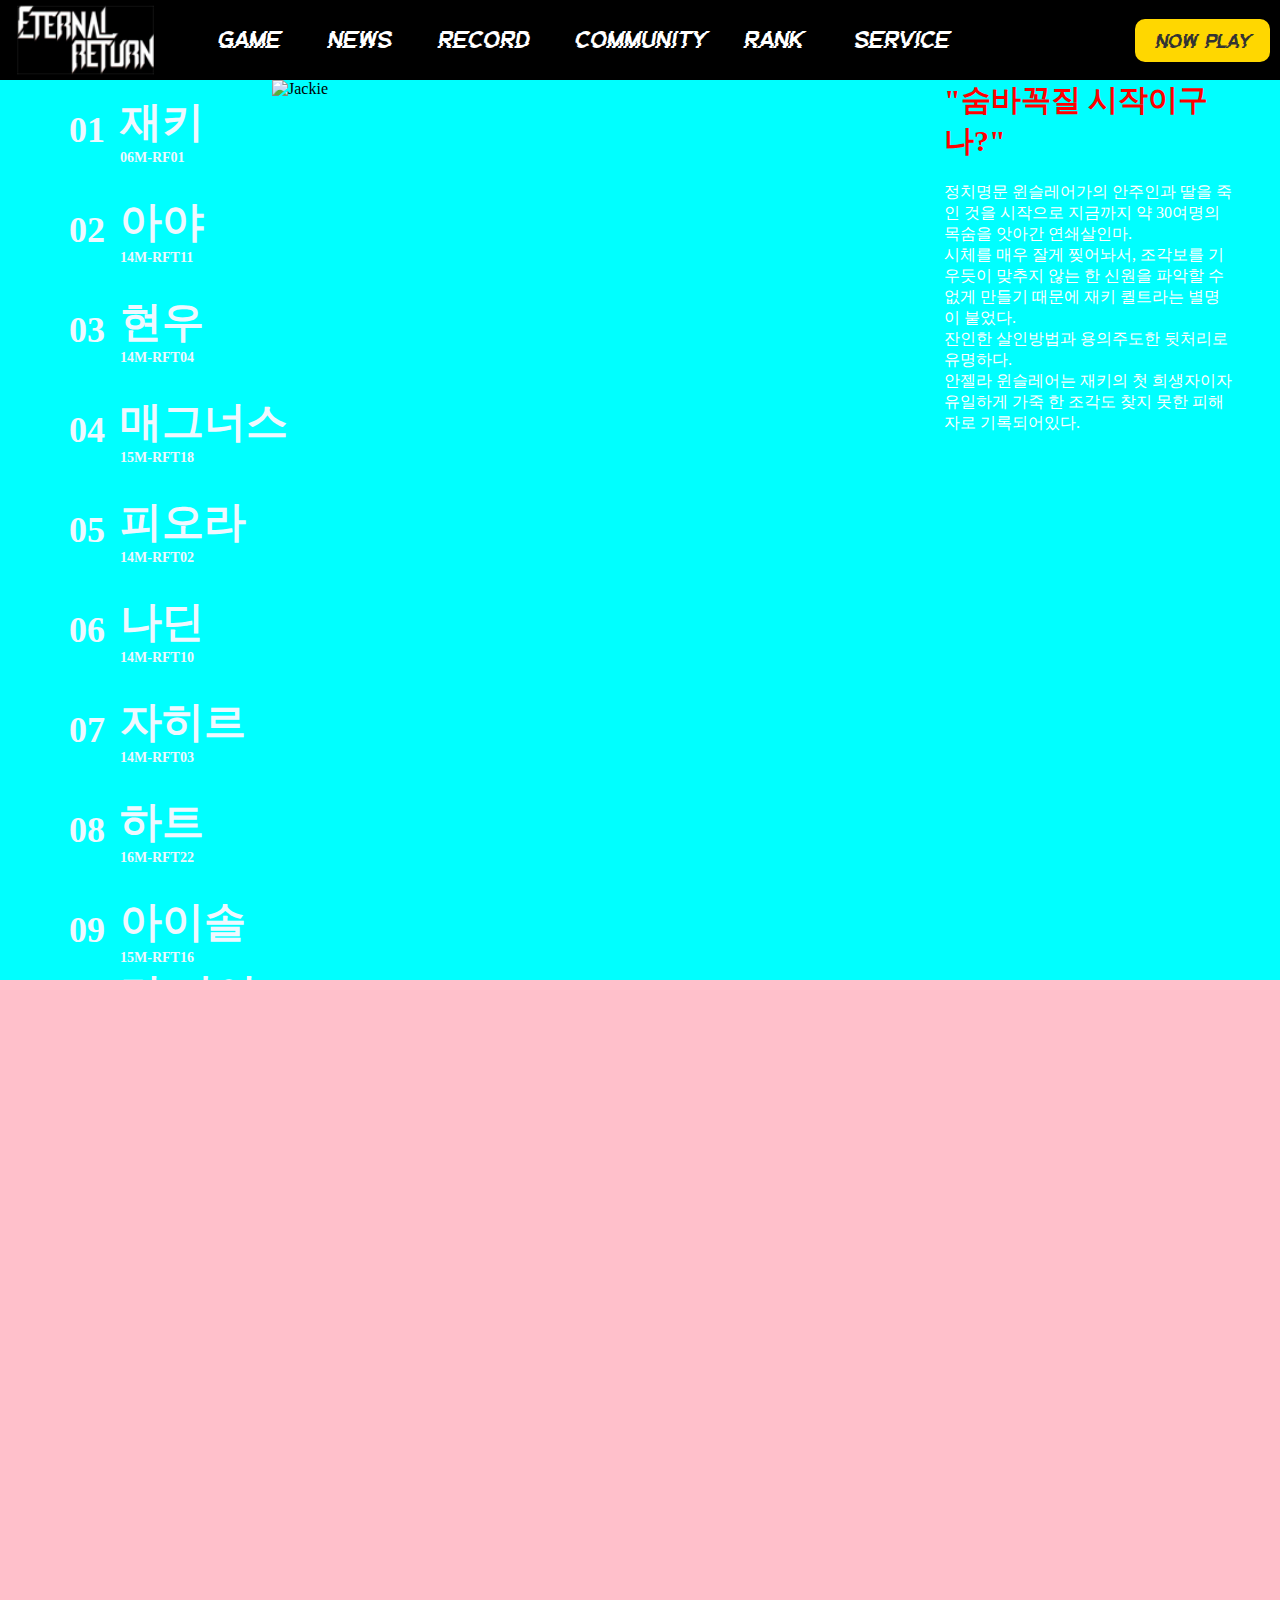
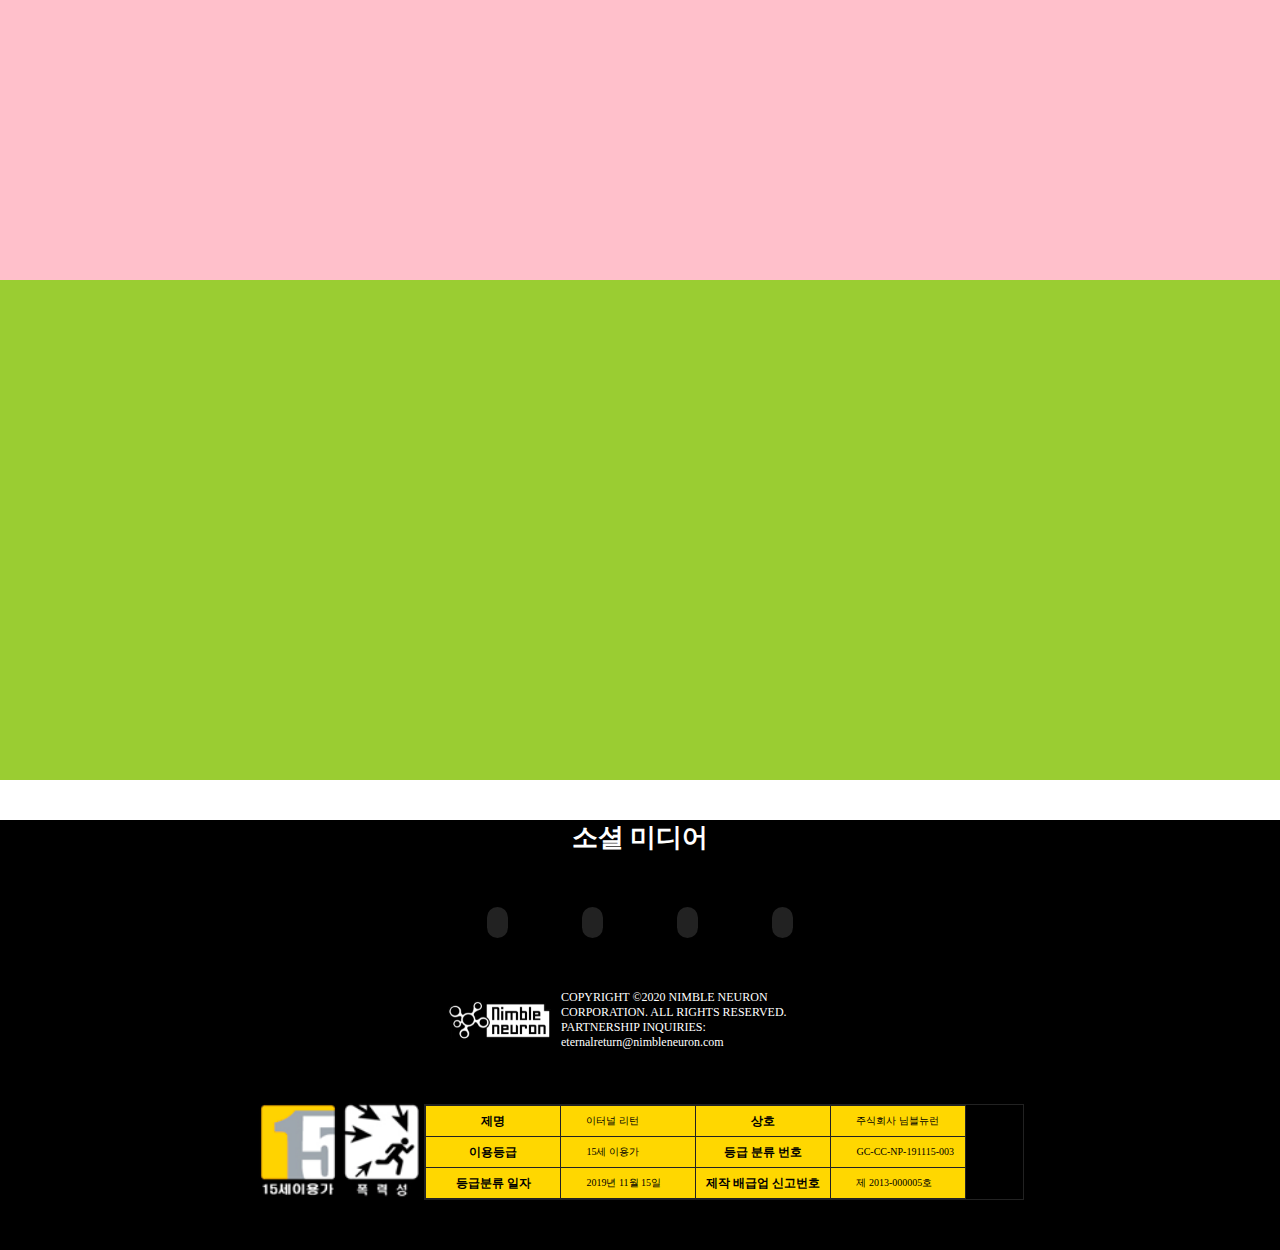
==== sub.html @ 64513baa "28" ====
<!DOCTYPE html>
<html lang="en">
<head>
    <meta charset="UTF-8">
    <meta name="viewport" content="width=device-width, initial-scale=1.0">
    <title>Document</title>
    <link rel="stylesheet" href="css/reset.css">
    <link rel="stylesheet" href="css/sub.css">
    <link rel="stylesheet" href="css/common.css">
    <link rel="stylesheet" href="https://use.fontawesome.com/releases/v6.0.0/css/all.css">
    <link rel="stylesheet" href="https://cdnjs.cloudflare.com/ajax/libs/font-awesome/4.7.0/css/font-awesome.min.css">
    
    <script src="https://ajax.aspnetcdn.com/ajax/jQuery/jquery-3.7.0.min.js"></script>

    <script>

    </script>
</head>
<body>
    <div id="wrap">
        <header>
            <img src="img/logo_main.jpg" alt="logo_main">
            <a class="menu-trigger" href="#">
                <span></span>
                <span></span>
                <span></span>
            </a>
            <div class="menubar">
                <div class="list_me">
                    <ul class="main_menu">
                        <li><a href="#">Game</a>
                            <ul class="sub">
                                <li><a href="#">이터널 리턴이란?</a></li>
                                <li><a href="#">실험체</a></li>
                            </ul>
                        </li>
            
                        <li><a href="#">News</a>
                            <ul class="sub">
                                <li><a href="#">새소식</a></li>
                                <li><a href="#">패치노트</a></li>
                                <li><a href="#">로드맵</a></li>
                            </ul>
                        </li>
            
                        <li><a href="#">Record</a>
                            <ul class="sub">
                                <li><a href="#">유저 검색</a></li>
                                <li><a href="#">통계</a></li>
                            </ul>
                        </li>
            
                        <li><a href="#">Community</a>
                            <ul class="sub">
                                <li><a href="#">팬아트</a></li>
                                <li><a href="#">유튜브</a></li>
                                <li><a href="#">디스코드</a></li>
                                <li><a href="#">톡채널</a></li>
                                <li><a href="#">레딧</a></li>
                                <li><a href="#">페이스북</a></li>
                                <li><a href="#">트위터</a></li>
                                <li><a href="#">트위치</a></li>
                            </ul>
                        </li>
            
                        <li><a href="#">Rank</a></li>
            
                        <li><a href="#">Service</a></li>
        
                    </ul>
                </div>
                <div class="contbox_me">
                    <a href="#"><i class="fa-solid fa-magnifying-glass"></i></a>
                    <a href="#"><i class="fa-solid fa-globe"></i></a>
                    <a href="#" class="play">Now Play</a>
                </div>
            </div>
        </header>
    
        <div id="slider">
            <div class="character_list">
                <div class="character Jackie">
                    <h4>01</h4>
                    <div class="list_text">
                        <h1>재키</h1>
                        <h5>06M-RF01</h5>
                    </div>
                </div>
                <div class="character Aya">
                    <h4>02</h4>
                    <div class="list_text">
                        <h1>아야</h1>
                        <h5>14M-RFT11</h5>
                    </div>
                </div>
                <div class="character Hyunwoo">
                    <h4>03</h4>
                    <div class="list_text">
                        <h1>현우</h1>
                        <h5>14M-RFT04</h5>
                    </div>
                </div>
                <div class="character Magnus">
                    <h4>04</h4>
                    <div class="list_text">
                        <h1>매그너스</h1>
                        <h5>15M-RFT18</h5>
                    </div>
                </div>
                <div class="character Fiora">
                    <h4>05</h4>
                    <div class="list_text">
                        <h1>피오라</h1>
                        <h5>14M-RFT02</h5>
                    </div>
                </div>
                <div class="character Nadine">
                    <h4>06</h4>
                    <div class="list_text">
                        <h1>나딘</h1>
                        <h5>14M-RFT10</h5>
                    </div>
                </div>
                <div class="character Zahir">
                    <h4>07</h4>
                    <div class="list_text">
                        <h1>자히르</h1>
                        <h5>14M-RFT03</h5>
                    </div>
                </div>
                <div class="character Hart">
                    <h4>08</h4>
                    <div class="list_text">
                        <h1>하트</h1>
                        <h5>16M-RFT22</h5>
                    </div>
                </div>
                <div class="character Isol">
                    <h4>09</h4>
                    <div class="list_text">
                        <h1>아이솔</h1>
                        <h5>15M-RFT16</h5>
                    </div>
                </div>
                <div class="character Lidailin">
                    <h4>10</h4>
                    <div class="list_text">
                        <h1>리 다이린</h1>
                        <h5>16M-RFT20</h5>
                    </div>
                </div>
                <div class="character Yuki">
                    <h4>11</h4>
                    <div class="list_text">
                        <h1>유키</h1>
                        <h5>17M-RFT31</h5>
                    </div>
                </div>
                <div class="character Hyejin">
                    <h4>12</h4>
                    <div class="list_text">
                        <h1>혜진</h1>
                        <h5>14M-RFT12</h5>
                    </div>
                </div>
                <div class="character Xiukai">
                    <h4>13</h4>
                    <div class="list_text">
                        <h1>쇼우</h1>
                        <h5>14M-RFT09</h5>
                    </div>
                </div>
                <div class="character Sissela">
                    <h4>14</h4>
                    <div class="list_text">
                        <h1>시셀라</h1>
                        <h5>17M-RFT27</h5>
                    </div>
                </div>
                <div class="character Chiara">
                    <h4>15</h4>
                    <div class="list_text">
                        <h1>키아라</h1>
                        <h5>16M-RFT21</h5>
                    </div>
                </div>
                <div class="character Adriana">
                    <h4>16</h4>
                    <div class="list_text">
                        <h1>아드리아나</h1>
                        <h5>17M-RFT29</h5>
                    </div>
                </div>
                <div class="character Shoichi">
                    <h4>17</h4>
                    <div class="list_text">
                        <h1>쇼이치</h1>
                        <h5>16M-RFT23</h5>
                    </div>
                </div>
                <div class="character Silvia">
                    <h4>18</h4>
                    <div class="list_text">
                        <h1>실비아</h1>
                        <h5>16M-RFT19</h5>
                    </div>
                </div>
                <div class="character Emma">
                    <h4>19</h4>
                    <h1>엠마</h1>
                    <h5>18M-RFT38</h5>
                </div>
                <div class="character Lenox">
                    <h4>20</h4>
                    <div class="list_text">
                        <h1>레녹스</h1>
                        <h5>17M-RFT32</h5>
                    </div>
                </div>
                <div class="character Rozzi">
                    <h4>21</h4>
                    <div class="list_text">
                        <h1>로지</h1>
                        <h5>18M-RFT37</h5>
                    </div>
                </div>
                <div class="character Luke">
                    <h4>22</h4>
                    <div class="list_text">
                        <h1>루크</h1>
                        <h5>18M-RFT36</h5>
                    </div>
                </div>
                <div class="character Cathy">
                    <h4>23</h4>
                    <div class="list_text">
                        <h1>캐시</h1>
                        <h5>14M-RFT14</h5>
                    </div>
                </div>
                <div class="character Adela">
                    <h4>24</h4>
                    <div class="list_text">
                        <h1>아델라</h1>
                        <h5>17M-RFT28</h5>
                    </div>
                </div>
                <div class="character Bernice">
                    <h4>25</h4>
                    <div class="list_text">
                        <h1>버니스</h1>
                        <h5>16M-RFT26</h5>
                    </div>
                </div>
                <div class="character Babara">
                    <h4>26</h4>
                    <div class="list_text">
                        <h1>바바라</h1>
                        <h5>16M-RFT15</h5>
                    </div>
                </div>
                <div class="character Alex">
                    <h4>27</h4>
                    <div class="list_text">
                        <h1>알렉스</h1>
                        <h5>14M-RFT13</h5>
                    </div>
                </div>
                <div class="character Sua">
                    <h4>28</h4>
                    <div class="list_text">
                        <h1>수아</h1>
                        <h5>17M-RFT33</h5>
                    </div>
                </div>
                <div class="character Leon">
                    <h4>29</h4>
                    <div class="list_text">
                        <h1>레온</h1>
                        <h5>15M-RFT17</h5>
                    </div>
                </div>
                <div class="character Eleven">
                    <h4>30</h4>
                    <div class="list_text">
                        <h1>일레븐</h1>
                        <h5>19M-RFT39</h5>
                    </div>
                </div>
                <div class="character Rio">
                    <h4>31</h4>
                    <div class="list_text">
                        <h1>리오</h1>
                        <h5>19M-RFT41</h5>
                    </div>
                </div>
                <div class="character William">
                    <h4>32</h4>
                    <div class="list_text">
                        <h1>윌리엄</h1>
                        <h5>14M-RFT05</h5>
                    </div>
                </div>
                <div class="character Nicky">
                    <h4>33</h4>
                    <div class="list_text">
                        <h1>니키</h1>
                        <h5>20M-RFT43</h5>
                    </div>
                </div>
                <div class="character Nathapon">
                    <h4>34</h4>
                    <div class="list_text">
                        <h1>나타폰</h1>
                        <h5>17M-RFT30</h5>
                    </div>
                </div>
                <div class="character Jan">
                    <h4>35</h4>
                    <div class="list_text">
                        <h1>얀</h1>
                        <h5>18M-RFT35</h5>
                    </div>
                </div>
                <div class="character Eva">
                    <h4>36</h4>
                    <div class="list_text">
                        <h1>이바</h1>
                        <h5>02M-RF42</h5>
                    </div>
                </div>
                <div class="character Daniel">
                    <h4>37</h4>
                    <div class="list_text">
                        <h1>다니엘</h1>
                        <h5>19M-RFT40</h5>
                    </div>
                </div>
                <div class="character Jenny">
                    <h4>38</h4>
                    <div class="list_text">
                        <h1>제니</h1>
                        <h5>14M-RFT07</h5>
                    </div>
                </div>
                <div class="character Camilo">
                    <h4>39</h4>
                    <div class="list_text">
                        <h1>카밀로</h1>
                        <h5>16M-RFT25</h5>
                    </div>
                </div>
                <div class="character Chloe">
                    <h4>40</h4>
                    <div class="list_text">
                        <h1>클로에</h1>
                        <h5>20M-RFT46</h5>
                    </div>
                </div>
                <div class="character Johann">
                    <h4>41</h4>
                    <div class="list_text">
                        <h1>요한</h1>
                        <h5>21M-RFT47</h5>
                    </div>
                </div>
                <div class="character Bianca">
                    <h4>42</h4>
                    <div class="list_text">
                        <h1>비앙카</h1>
                        <h5>20M-RFT45</h5>
                    </div>
                </div>
                <div class="character Celine">
                    <h4>43</h4>
                    <div class="list_text">
                        <h1>셀린</h1>
                        <h5>21M-RFT48</h5>
                    </div>
                </div>
                <div class="character Echion">
                    <h4>44</h4>
                    <div class="list_text">
                        <h1>에키온</h1>
                        <h5>21M-RFT48</h5>
                    </div>
                </div>
                <div class="character Mai">
                    <h4>45</h4>
                    <div class="list_text">
                        <h1>마이</h1>
                        <h5>18M-RFT34</h5>
                    </div>
                </div>
                <div class="character Aiden">
                    <h4>46</h4>
                    <div class="list_text">
                        <h1>에이든</h1>
                        <h5>21M-RFT50</h5>
                    </div>
                </div>
                <div class="character Laura">
                    <h4>47</h4>
                    <div class="list_text">
                        <h1>라우라</h1>
                        <h5>21M-RFT49</h5>
                    </div>
                </div>
                <div class="character Tia">
                    <h4>48</h4>
                    <div class="list_text">
                        <h1>띠아</h1>
                        <h5>21M-RFT51</h5>
                    </div>
                </div>
                <div class="character Felix">
                    <h4>49</h4>
                    <div class="list_text">
                        <h1>펠릭스</h1>
                        <h5>22M-RFT53</h5>
                    </div>
                </div>
                <div class="character Elena">
                    <h4>50</h4>
                    <div class="list_text">
                        <h1>엘레나</h1>
                        <h5>22M-RFT52</h5>
                    </div>
                </div>
                <div class="character Priya">
                    <h4>51</h4>
                    <div class="list_text">
                        <h1>프리야</h1>
                        <h5>22M-RFT54</h5>
                    </div>
                </div>
                <div class="character Adina">
                    <h4>52</h4>
                    <div class="list_text">
                        <h1>아디나</h1>
                        <h5>22M-RFT55</h5>
                    </div>
                </div>
                <div class="character Markus">
                    <h4>53</h4>
                    <div class="list_text">
                        <h1>마커스</h1>
                        <h5>22M-RFT56</h5>
                    </div>
                </div>
                <div class="character Karla">
                    <h4>54</h4>
                    <div class="list_text">
                        <h1>칼라</h1>
                        <h5>22M-RFT57</h5>
                    </div>
                </div>
                <div class="character Estelle">
                    <h4>55</h4>
                    <div class="list_text">
                        <h1>에스텔</h1>
                        <h5>22M-RFT58</h5>
                    </div>
                </div>
                <div class="character Piolo">
                    <h4>56</h4>
                    <div class="list_text">
                        <h1>피올로</h1>
                        <h5>22M-RFT59</h5>
                    </div>
                </div>
                <div class="character Martina">
                    <h4>57</h4>
                    <div class="list_text">
                        <h1>마르티나</h1>
                        <h5>22M-RFT60</h5>
                    </div>
                </div>
                <div class="character Haze">
                    <h4>58</h4>
                    <div class="list_text">
                        <h1>헤이즈</h1>
                        <h5>22M-RFT61</h5>
                    </div>
                </div>
                <div class="character Isaac">
                    <h4>59</h4>
                    <div class="list_text">
                        <h1>아이작</h1>
                        <h5>22M-RFT62</h5>
                    </div>
                </div>
                <div class="character Tazia">
                    <h4>60</h4>
                    <div class="list_text">
                        <h1>타지아</h1>
                        <h5>22M-RFT63</h5>
                    </div>
                </div>
                <div class="character Irem">
                    <h4>61</h4>
                    <div class="list_text">
                        <h1>이렘</h1>
                        <h5>22M-RFT64</h5>
                    </div>
                </div>
                <div class="character Theodore">
                    <h4>62</h4>
                    <div class="list_text">
                        <h1>테오도르</h1>
                        <h5>23M-RFT65</h5>
                    </div>
                </div>
                <div class="character Lyanh">
                    <h4>63</h4>
                    <div class="list_text">
                        <h1>이안</h1>
                        <h5>23M-RFT66</h5>
                    </div>
                </div>
                <div class="character Vanya">
                    <h4>64</h4>
                    <div class="list_text">
                        <h1>바냐</h1>
                        <h5>23M-RFT67</h5>
                    </div>
                </div>
                <div class="character Debi">
                    <h4>65</h4>
                    <div class="list_text">
                        <h1>데비&마를렌</h1>
                        <h5>23M-RFT68 & 23M-RFT69</h5>
                    </div>
                </div>
            </div>

            <div class="character_img">
                <div class="img Jackie1">
                    <img src="img/재키.png" alt="Jackie">
                    <div class="img_textbox">
                        <h3>"숨바꼭질 시작이구나?"</h3>
                        <p>정치명문 윈슬레어가의 안주인과 딸을 죽인 것을 시작으로 지금까지 약 30여명의 목숨을 앗아간 연쇄살인마. <br>
                            시체를 매우 잘게 찢어놔서, 조각보를 기우듯이 맞추지 않는 한 신원을 파악할 수 없게 만들기 때문에 재키 퀼트라는 별명이 붙었다. <br>
                            잔인한 살인방법과 용의주도한 뒷처리로 유명하다. <br>
                            안젤라 윈슬레어는 재키의 첫 희생자이자 유일하게 가죽 한 조각도 찾지 못한 피해자로 기록되어있다.
                        </p>
                    </div>
                </div>
                <div class="img Aya1">
                    <img src="img/아야.png" alt="Aya">
                    <div class="img_textbox">
                        <h3>"나쁜 사람이요? 어디 있나요!"</h3>
                        <p>정의에 대한 동경으로 경찰이 되었으나 가족이 살인사건에 휘말린 이후 직업에 회의감을 느끼기 시작했다. <br>
                            또한, 정의에 대한 집착이 심해져서 자신이 아니면 이 세상에 정의를 구현할 사람은 없다고 생각하게 되었다. <br>
                            시체를 잘 보지 못한다. 어쩌다 동물 사체를 뒤져야 할 때면 큰 스트레스를 받는다. <br>
                            동생의 이름은 스즈키 히카루. 두 다리가 없다.
                        </p>
                    </div>
                </div>
                <div class="img Hyunwoo1">
                    <img src="img/현우.png" alt="Hyunwoo">
                    <div class="img_textbox">
                        <h3>"이럴 때 쓰라고 있는 게 주먹이지."</h3>
                        <p>현우에게 미래는 막막함, 그 자체였다. <br>
                            소문, 험담, 손가락질, 그리고 낙인... 너무 많은 것들이 그의 앞을 가로막고 있다. <br>
                            그 막막함을 잊기 위해 싸움을 하거나 바이크를 타는 등 현실의 자극을 더 키우는 데만 집중했다. <br>
                            그러나 아무리 외면하려고 해도, 끝없는 불안감은 사라지지 않고 계속 가슴 한 켠에 남아있었다. <br>
                            성인이 되면 가장 먼저 하고 싶은 일은 복권을 사는 것. <br>
                            지금 현실을 벗어날 수만 있다면, 그 정도의 꿈만으로도 충분했다.
                        </p>
                    </div>
                </div>
                <div class="img Magnus1">
                    <img src="img/매그너스.png" alt="Magnus">
                    <div class="img_textbox">
                        <h3>"이 몸의 질주를 막을 수 있는 놈이 있을 것 같나?"</h3>
                        <p>과격한 폭주족 집단 Reaper's wheel의 리더. <br>
                            일개 단원에서 리더까지 오직 힘으로만 권력을 쟁취한 인물. <br>
                            의리와 우정보다 자신의 강함과 근성을 위해 조직을 존속시키려 했다. <br>
                            모든 것을 힘으로 해결하려는 성격 때문에 그를 탐탁치 않게 보는 단원들이 많았다. <br>
                            약자를 무시한다. 특히 박쥐처럼 이곳저곳 옮겨붙는 사람을 가장 혐오한다. <br>
                            바이크의 백라이트와 뒷모습보다 무력과 권력으로 기억되는 남자.
                        </p>
                    </div>
                </div>
                <div class="img Fiora1">
                    <img src="img/피오라.png" alt="Fiora">
                    <div class="img_textbox">
                        <h3>"내 적은 어디에 있지?"</h3>
                        <p>월등한 실력의 펜싱선수. <br>
                            바른 자세와 높은 프라이드는 집안의 영향이 크다. <br>
                            가부장적이였던 아버지는 여자란 남자 차 시중이나 드는 존재라 생각했다. <br>
                            펜싱을 시작한 건 그런 아버지에 대한 반발심과 인정받고 싶은 욕구 때문이었다. <br>
                            학생시절엔 수학을 가장 잘했다. <br>
                            자신보다 약한 사람은 지켜주고 싶어하고 자신보다 강한 사람에겐 인정받고 싶어한다.
                        </p>
                    </div>
                </div>
                <div class="img Nadine1">
                    <img src="img/나딘.png" alt="Nadine">
                    <div class="img_textbox">
                        <h3>"그래, 사냥을 시작하지."</h3>
                        <p>어릴 적, 산사태로 부모를 잃고 짐승들 사이에서 자란 야생 인간. <br>
                            사냥꾼에게 발견된 후 뒤늦게 인간 사회로 돌아왔다. <br>
                            아직 야생의 습성이 남아있어 인간 사회에 잘 적응하지 못하는 상태. <br>
                            사소한 일에도 인간으로서 이렇게 대응해야 할지 몰라서 혼란스러워한다. <br>
                            그런 어수룩한 모습을 감추려고 평소엔 퉁명스럽게 행동하는 편. <br>
                            무시당하는 것보단 차라리 기피 받는 게 더 편하다. <br>
                            어릴 적 산사태로 토사에 깔렸던 기억 때문에 폐소공포증이 남아있다. <br>
                            어째서인지 요즘, 우리에 갇힌 꿈을 꾸는 날이 많아지고 있다. <br>
                            이 꿈의 의미는 무엇일까?
                        </p>
                    </div>
                </div>
                <div class="img Zahir1">
                    <img src="img/자히르.png" alt="Zahir">
                    <div class="img_textbox">
                        <h3>"신이 주신 시련이라면, 기꺼이 감당할 것이오."</h3>
                        <p>자신의 눈에 신이 보인다고 주장하는 청년. 진실은 아무도 모른다. <br>
                            어릴 적 고아원에서 도망쳐 나와 탈진과 굶주림으로 죽을 뻔했다. <br>
                            그때 기적적으로 어느 작은 사원에 도달했고, 겨우 살 수 있었다. <br>
                            신이 자신을 구해줬다고 생각했으며, 그때부터 무조건적인 믿음을 가지고 신앙생활에 전념했다. <br>
                            매일 아침 몸을 씻고, 나무빗으로 머리카락을 정돈한다. <br>
                            말이 적어서 잘 티가 나진 않으나 약간 '중2병스러운' 말을 잘한다.
                        </p>
                    </div>
                </div>
                <div class="img Hart1">
                    <img src="img/하트.png" alt="Hart">
                    <div class="img_textbox">
                        <h3>"Love&Peace! 헤헤..."</h3>
                        <p>사랑과 음악은 세상을 바꾼다는 구호에 반해 락의 세계로 들어왔다. <br>
                            대형 레이블의 눈에 띄었으나, 자신이 원하는 노래와는 방향이 달라 거절한다. <br>
                            그러나 하트를 제외한 밴드원은 오랜 생활고에 지쳐 계약을 진행한다. <br>
                            이에 충격을 받은 하트는 자신이 음악적 가치관에 더욱 집착하기 시작했다. <br>
                            키와 얼굴이 같은 쌍둥이 남동생이 있다. 뉴욕에서 함께 자취 중. <br>
                            자신의 음악이 절실히 필요한 곳을 찾았다는 메시지를 동생에게 보낸 뒤 자취를 감췄다.
                        </p>
                    </div>
                </div>
                <div class="img Isol1">
                    <img src="img/아이솔.png" alt="Isol">
                    <div class="img_textbox">
                        <h3>"작전 준비 완료."</h3>
                        <p>테러 집단 소년병 출신. <br>
                            12살까지 보육원에서 마르셀로라는 이름으로 생활한 기록이 있다. <br>
                            믿고 의지하던 형의 권유로 여러 아이들을 설득해 보육원을 나와 테러집단에 입대했다. <br>
                            이후, 같이 들어온 아이들 중 죽거나 잡히지 않은 사람은 아이솔 한 명 뿐이다. <br>
                            필요 이상으로 사람들을 잔인하게 죽이는 경향이 있다. <br>
                            사람을 죽일 때 무의식적으로 배웠던 성가를 읋을 때가 있다.
                        </p>
                    </div>
                </div>
                <div class="img Lidailin1">
                    <img src="img/리다이린.png" alt="Lidailin">
                    <div class="img_textbox">
                        <h3>"하아...꼭 내가 해야 돼?"</h3>
                        <p>무술가 집안의 외동딸. <br>
                            자신의 가족들이 무술수련에 온 신경을 집중하느라 그녀를 뒷전으로 미뤄뒀었기에 무술에 대해 부정적인 감정을 지니고 있다. <br>
                            가족들에게 복수하기 위해 대대로 내려오던 무공 비급과 도장을 모두 없애버렸으며, <br>
                             자신 역시 무술가로서의 긍지를 버린 채 살아가는 길을 택한다. <br>
                            술을 살 돈이 떨어지면 적당한 일을 찾는다. <br>
                            동네에서는 이름보다 리화자(利花子: 이씨 성의 거지)라는 별명으로 유명했다.
                        </p>
                    </div>
                </div>
                <div class="img Yuki1">
                    <img src="img/유키.png" alt="Yuki">
                    <div class="img_textbox">
                        <h3>"이번엔 제 차례로군요."</h3>
                        <p>유서 깊은 명문가 출신의 고교생. 학교에서는 검도부 부부장을 맏고 있다. <br>
                            엄격한 가정 교육을 받아 행동이나 말투가 단정하고 예의 바르다. <br>
                            주위에서는 우등생, 엘리트 등으로 불리고 있으나, 본인은 겸손한 태도를 보인다. <br>
                            매 순간을 차분하게 받아들이고, 당황하는 일 없이 해결해나간다. <br>
                            그러나 단 한 번, 절친한 친구의 죽음을 알았을 때 평정심을 잃고 동요했다. <br>
                            나이에 맞지 않게 종이 접거나 장기 같은 고상한 취미를 가지고 있다. <br>
                            본인은 다른 취미를 가질 생각을 하지 못하는 것 같다.
                        </p>
                    </div>
                </div>
                <div class="img Hyejin1">
                    <img src="img/혜진.png" alt="Hyjin">
                    <div class="img_textbox">
                        <h3>"운명이라면 따르겠습니다."</h3>
                        <p>유명 세습무 집안의 외동딸. <br>
                            18세에 다가올 큰 고비를 넘기기 전까진 불운이 따라다닌다는 사주를 갖고 태어났다. <br>
                            집안 환경 탓인지 운명론적 사고관을 가지고 있어 이 또한 본인의 운명이라 받아들이고 있는 듯하다. <br>
                            의외로 자신이 하는 것에는 최선을 다하고자 하는 의지를 갖고 있다. <br>
                            좋아하는 소설 또한 운명을 주제로 하는 김동리의 <역마>. <br>
                            가끔 비파를 울리며 영과 대화한다...고 하나 남이 보기엔 그냥 혼잣말이다.
                        </p>
                    </div>
                </div>
                <div class="img Xiukai1">
                    <img src="img/쇼우.png" alt="Xiukai">
                    <div class="img_textbox">
                        <h3>"좋아, 단숨에 요리해보자고!"</h3>
                        <p>소도시에서 작은 요리집을 운영하는 요리사. <br>
                            과거엔 상상도 못 할 귀빈들을 대접했던 일류 요리사로서, 웬만한 유명인 부럽잖은 재력과 인맥을 가지고 있었다고 한다. <br>
                            현재는 말 못 할 사정으로 타국에 들어와 쥐 죽은 듯 살고 있는 중. <br>
                            요리 실력은 뛰어나지만, 터무니없는 가격과 예민한 성격 때문에 그다지 인기는 없다. <br>
                            손님이 줄어든 최근엔 하루 종일 주방에만 틀어박혀 수상한 요리를 개발하는 중이다. <br>
                            원래는 살집이 없고 기품이 넘치던 외형이었다고 한다. 자기 말로는.
                        </p>
                    </div>
                </div>
                <div class="img Sissela1">
                    <img src="img/시셀라.png" alt="Sissela">
                    <div class="img_textbox">
                        <h3>"도망칠 수... 없는 거 겠죠?"</h3>
                        <p>전 세계에 백 명밖에 없는 난치병 환자. <br>
                            아주 어릴 때 판정을 받았고, 그때부터 병원에서 지냈다. <br>
                            늘 극도의 고통 속에서 살았으며, 벗어나려 했지만 쉽게 죽지 못했다. <br>
                            매우 희귀한 케이스의 환자라 전폭적인 의료 지원을 받고 있지만, 그리 기쁘지는 않다. <br>
                            이런 삶은 실험용 쥐나 다름없으니까. <br>
                            표정이 없고 말수도 적다. 사람들과의 대화를 낯설어 하고 있다. <br>
                            그녀의 유일한 친구, 윌슨은 시셀라의 간절한 소망이 실체화된 게 아닐까. 
                        </p>
                    </div>
                </div>
                <div class="img Chiara1">
                    <img src="img/키아라.png" alt="Chiara">
                    <div class="img_textbox">
                        <h3>"난 더 이상 구원받지 못할 거야..."</h3>
                        <p>태어나자마자 폐쇄적인 성당에 맡겨진 수녀. <br>
                            엄격한 가르침 아래 주님의 사랑을 배우며 자랐다. <br>
                            시련은 주님의 선물이라고 배웠다. <br>
                            그 시련을 버티고 이겨내는 것이 믿음에 대한 증명이며, 주님의 사랑에 보답하는 것이라 믿었다. <br>
                            하지만 그 믿음은 바깥 세계로 내보내진 순간 처참하게 짓밟히고 말았다. <br>
                            시련을 이겨내지 못한 것과 주님을 의심했다는 이유로 죄책감에 빠져있다. <br>
                            그 고통을 자기혐오와 무자비한 징벌로 참회하고 있다. <br>
                            이름의 뜻은 '밝음'. <br>
                            성당에 버려진 걸 처음 발견했던 날, 아기는 해맑게 웃고 있었다고 한다.
                        </p>
                    </div>
                </div>
                <div class="Adriana1">
                    <img src="img/아드리아나.png" alt="Adriana">
                    <div class="img_textbox">
                        <h3>"릴리... 날 부른거니?"</h3>
                        <p>멕시코 전역을 공포에 떨게 만든 방화광. <br>
                            발길 닿는 곳마다 본능적으로 불을 지르고 다녀서 '반딧불이'라는 별명으로 불렸다. <br>
                            꺼지지 않는 파이프를 늘 물고 다닌다. <br>
                            담배를 좋아하기 때문이 아니라 살아있는 불씨의 온기를 항상 느끼기 위해서다. <br>
                            그녀에게 방화의 대상이 무엇인가는 중요하지 않다. <br>
                            오직 얼마나 따스하게 불타는가가 중요할 뿐이다. <br>
                            종종 불꽃을 보며 상냥하게 속삭일 때가 있다. <br>
                            아직까지 마음에서 놓아주지 못한 누군가를 그리워하는 것처럼.
                        </p>
                    </div>
                </div>
                <div class="img Shoichi1">
                    <img src="img/쇼이치.png" alt="Shoichi">
                    <div class="img_textbox">
                        <h3>"잘 부탁드립니다. 평범한 회사원입니다."</h3>
                        <p>평범한 직장인이었으나, 병으로 아내를 잃고 사람이 180도 바뀌게 되었다. <br>
                            돈이 없어 제대로 된 수술과 치료를 해주지 못한 그는 아내가 돈 때문에 죽었다고 믿어왔다. <br>
                            딸마저 아내와 같은 질환을 앓기 시작하자, 쇼이치는 돈을 모으기 위해 어떤 짓이든 하기로 결심한다. <br>
                            자기 손에 피를 묻히는 한이 있더라도 말이다. <br>
                            아무렇지 않은 얼굴로 굉장히 속물적인 이야기를 잘한다. <br>
                            차를 좋아하지만 남들과 있을 때는 커피를 마신다.
                        </p>
                    </div>
                </div>
                <div class="img Silvia1">
                    <img src="img/실비아.png" alt="Silvia">
                    <div class="img_textbox">
                        <h3>"달릴 시간이구나? 그렇지?"</h3>
                        <p>아주 어릴 때부터 부모님 없이 할아버지와 같이 살았다. <br>
                            어머니는 유랑형 사진 작가이며, 아버지는 누구인지 모른다. <br>
                            인간관계를 맺는다는 것 자체에 그다지 큰 의미를 두지 않는다. <br>
                            지금, 여기서 뭘 느끼느냐를 가장 중요시 하는 듯. <br>
                            모터사이클 레이서가 된 것도 순간의 스릴이나 감정을 중요시하는 성격 때문이다. <br>
                            사소한 일에도 크게 기뻐하며, 뒷일을 생각하지 않고 일을 저지르는 기분파이다.
                            앞날이 없는 것 같은 바이크 주행으로 유명했었다.
                        </p>
                    </div>
                </div>
                <div class="img Emma1">
                    <img src="img/엠마.png" alt="Emma">
                    <div class="img_textbox">
                        <h3>"마술사 등장! 새 무대를 준비해볼까?"</h3>
                        <p>항상 웃고 있는 거리의 활발한 마술사. <br>
                            통통 튀는 걸음으로 무료해 보이는 사람들에게 직접 다가가 카드와 동전, 모자를 이용한 마술을 보여준다. <br>
                            그 중에서도 특기는 카드마술. <br>
                            관객들 사이에서 불리는 애칭은 Beginner(초보자)라는 의미의 '비기엠마'이다. <br>
                            웃음소리와 목소리가 커서 시끄럽지만 친근하게 다가오는 그녀를 싫어하기는 어렵다. <br>
                            마술사로 자유롭게 살아가기 위해 성인이 되자마자 엄격한 부모님의 품을 벗어났다. <br>
                            현재 마술사로 성공하기 위해 어머니를 떠났다는 외할아버지를 찾으려고 떠도는 소문을 추적 중이다.
                        </p>
                    </div>
                </div>
                <div class="img Lenox1">
                    <img src="img/레녹스.png" alt="Lenox">
                    <div class="img_textbox">
                        <h3>"자, 오늘은 어떤 고기가 날 기다릴까?"</h3>
                        <p>범상치 않은 복장으로 늘 같은 자리에 앉아있는 낚시꾼. <br>
                            멀리서도 들리는 호쾌한 웃음소리와 팔에 드러난 독특하고 화려한 문신 때문에 상당히 눈에 띈다. <br>
                            평범하지 않은 과거가 있어 보이지만 본인은 그저 평범한 낚시꾼이라며 열심히 부정하는 중. <br>
                            항상 여유로운 태도로 웃고 있지만, 등에 난 흉터에 대해 물어보면 표정이 어두워 진다.
                        </p>
                    </div>
                </div>
                <div class="img Rozzi1">
                    <img src="img/로지.png" alt="Rozzi">
                    <div class="img_textbox">
                        <h3>"준비 완료."</h3>
                        <p>어린 시절부터 훈련 받은 무장 단체 출신 용병. <br>
                            Corda D'arco(활의 시위)라는 용병 조직의 일원으로, 정보 기관의 첩보 작전이나 다국적 기업의 의뢰를 전담하는 팀의 리더이다. <br>
                            한순간도 냉정을 잃지 않는 성격과 돌발 상황에서도 최선의 전술을 찾아내 지시하는 뛰어난 지휘 능력으로 정평이 나 있다. <br>
                            표정 변화가 거의 없는 얼굴과 무미건조한 성격 때문에 대하기가 어려운 편이고 가까운 관계를 잘 만들지 않는다. <br>
                            어떤 이유인지 과거 같은 단체에 속했던 동료에 대한 정보를 찾는다는 소문이 있다. <br>
                            그가 루미아 섬에 있다는 소식을 듣자마자 곧장 실험에 참가헀다. <br>
                            초콜릿을 좋아한다. <br>
                            학술적인 설명으로 전투에 필요한 요소라고 말하나, 단지 초콜릿을 좋아할 뿐인 것 같다.
                        </p>
                    </div>
                </div>
                <div class="img Luke1">
                    <img src="img/루크.png" alt="Luke">
                    <div class="img_textbox">
                        <h3>"무엇을 치워드릴까요?"</h3>
                        <p>자칭 8년 차 베테랑 청소부 청년. 더블 엘(Double L)이라는 청소 업체에 소속되어 있다. <br>
                            어느 마을이든 훌쩍 나타나 자연스럽게 주변에 녹아든다. <br>
                            넉살 좋은 성격과 웃는 얼굴, 청소 뿐만 아니라 어떤 부탁이든 대부분 능숙하게 해결해주는 모습으로 인기가 많다. <br>
                            하지만 청소부는 일종의 위장 직업으로, 밤에는 의뢰를 받아 타깃을 제거하는 살인 청부업자로 변한다. <br>
                            아직까지는 타깃을 놓치거나 정체를 들킨 적이 없다. <br>
                            시설에서 자라다 의부에게 입양되었으며, 그에게 사람을 죽이기 위한 기술을 배웠다. <br>
                            현재는 행방불명된 의부의 거취를 찾고 있다. <br>
                            의뢰나 부탁을 받지 않더라도 습관적으로 주변을 청소하는 면이 있다.
                        </p>
                    </div>
                </div>
                <div class="img Cathy1">
                    <img src="img/캐시.png" alt="Cathy">
                    <div class="img_textbox">
                        <h3>"네? 저요?"</h3>
                        <p>남다른 감성을 가진 마을 의사. <br>
                            감상적이고 착한 천성으로 환자의 일에 필요 이상으로 깊이 관여한다. <br>
                            이런 성격 탓에 과거 근무하던 병원에서 문제를 일으켜 쫓겨났다. <br>
                            현재는 작은 마을에서 무료 진료소를 운영하며 주민의 도움을 받아 근근이 연명하는 중. <br>
                            힘든 형편에도 불구하고 캐시는 어떻게 하면 환자를 더 잘 돌봐줄 수 있을 지 고민한다. <br>
                            마을 사람들은 큰 병이 도지면 캐시의 진료소 대신 큰 병원으로 향한다. <br>
                            캐시가 실력 있고 좋은 사람인 건 인정하지만, 어딘가 꺼림칙한 부분이 있기 때문이다. <br>
                            그녀가 돌보는 환자들은 왜 그렇게 회복이 늦는 걸까?
                        </p>
                    </div>
                </div>
                <div class="img Adela1">
                    <img src="img/아델라.png" alt="Adela">
                    <div class="img_textbox">
                        <h3>"나갈 차례인가, 수를 읽어보자고."</h3>
                        <p>체스 세계 챔피언. <br>
                            그녀의 길에는 승리 뿐이며, 패배란 존재하지 않는다. <br>
                            항상 모든 일의 앞을 내다보고 움직이는 일에 능숙하다. <br>
                            그녀의 승리란 당연한 것이다. <br>
                            평소에는 답답할 정도로 느리게 행동하지만, 실제 게임이 시작되고 테이블에 앉으면 언제 그랬냐는 듯 게임에 집중한다. <br>
                            생각하는 것을 좋아하고, 정확히 판단해 자신이 생각한대로 판을 움직여 승리하는 치밀한 수 싸움에서 희열을 느낀다.
                        </p>
                    </div>
                </div>
                <div class="img Bernice1">
                    <img src="img/버니스.png" alt="Bernice">
                    <div class="img_textbox">
                        <h3>"난 그저 짐승을 쏠 뿐이다."</h3>
                        <p>사람과 격리된 채 살아가고 있는 사냥꾼. <br>
                            평소에는 산 중턱에서 동물들을 돌보거나 사냥을 하며 생활하고, <br>
                            가끔씩 사람들에게 해를 끼칠 위험이 있는 맹수를 처리하거나 불법적으로 동물을 포획하는 밀렵꾼을 쫓아내는 일을 맡고 있다. <br>
                            젊은 시절 한 여자를 좋아했으나, <br>
                            그녀에겐 이미 약혼자가 있었고 '외간 남자와 정을 통한다'는 소문이 돌며 천대받는 것이 보기 싫어 제발로 마을을 떠나온 것으로 알려져 있다. <br>
                            정신을 흩뜨린다는 이유로 술은 하지 않으나 담배는 꽤 많이 피웠다. <br>
                            젊을 때 딱 한 번, 사람을 사냥한 적이 있다.
                        </p>
                    </div>
                </div>
                <div class="img Babara1">
                    <img src="img/바바라.png" alt="Babara">
                    <div class="img_textbox">
                        <h3>"알아모시라고. 난 세기의 발명가니까."</h3>
                        <p>독학으로 로봇 공학을 터득한 천재 엔지니어. <br>
                            하지만 인생 그 무엇도 계획대로 돌아간 적이 없다. <br>
                            부모님의 강요로 진학한 의대, 자금 부족으로 중단된 15년간의 열정 프로젝트, <br>
                            그리고 그녀의 사고를 이해하지 못하는 주변 사람들 등등, 바바라의 인생은 항상 걸림돌투성이었다. <br>
                            하지만 누굴 탓할 생각은 없다. <br>
                            아마추어같이 그런 비효율적인 일에 에너지를 낭비할 시간은 없으니까. <br>
                            15년 동안 고립되어 현실 감각이 무뎌진 상태. 이 때문에 자기중심적이고 무례한 모습을 보인다. <br>
                            자기 작품에 관심을 가지는 사람을 만나면 진심으로 기뻐한다.
                        </p>
                    </div>
                </div>
                <div class="img Alex1">
                    <img src="img/알렉스.png" alt="Alex">
                    <div class="img_textbox">
                        <h3>"임무인가요?"</h3>
                        <p>6개 국어에 능통하며 모든 무기를 다루는 데 익숙하다. <br>
                            테트리스를 좋아하는 듯하며, 신체능력과는 별개로 건강이 별로 안 좋아보인다. <br>
                            이외에는 알 수 없다.
                        </p>
                    </div>
                </div>
                <div class="img Sua1">
                    <img src="img/수아.png" alt="Sua">
                    <div class="img_textbox">
                        <h3>"오늘은 어떤 이야기를 마주하게 될까요?"</h3>
                        <p>상냥하고 친절한 시립 도서관 사서. <br>
                            나이에 비해 순진한 면이 있는 이상주의자다. <br>
                            기록된 문자를 자신의 힘으로 활용할 수 있다. <br>
                            이 때문에 책에서 읽은 대목을 현실에 구현할 수 있다. <br>
                            쉬는 중에도 책을 읽는 독서광이지만, 이상하게도 그 대부분이 동화책이다. <br>
                            순수한 세계를 향한 동경인 걸까. 아니면 도피인 걸까.
                        </p>
                    </div>
                </div>
                <div class="img Leon1">
                    <img src="img/레온.png" alt="Leon">
                    <div class="img_textbox">
                        <h3>"믿고 맡겨 둬."</h3>
                        <p>군인 집안 출신의 수영선수. 무표정한 얼굴 탓에 차가운 사람으로 알려져 있다. <br>
                            사실은 남몰래 귀엽고 에쁜 물건을 수집하는 등 섬세한 성격의 소유자. <br>
                            아버지는 항상 강조했다. 약점을 내보이지 말라고. <br>
                            그렇기에 레온은 이런 모습을 숨길 수밖에 없었다. <br>
                            하지만 궁금했다. 이런 모습을 가진 자신은 나약한 것인지. <br>
                            나약함이 정말로 나쁜 것인지. <br>
                            자기 자신을 부정하면서까지 타파해야 하는 것인지.
                        </p>
                    </div>
                </div>
                <div class="img Eleven1">
                    <img src="img/일레븐.png" alt="Eleven">
                    <div class="img_textbox">
                        <h3>"모두 안녕? 일레븐이야. 방송 시작할게."</h3>
                        <p>채널 <Eleventh Table>을 운영하는 인터넷 방송인. <br>
                            항상 밝고 긍정적인 모습으로 인기를 끌고 있다. <br>
                            주로 맛집이나 풍경, 숨겨진 명소 등의 리뷰를 진행하며, 싫어하는 것이 없다고 말할 수 있을 정도로 거의 모든 것을 좋아한다. <br>
                            그중에서도 제일 좋아하는 것은 햄버거로, 맛있는 햄버거 가게나 신작 햄버거가 있다면 가장 먼저 리뷰 컨텐츠를 만든다. <br>
                            귀엽고 다양한 리액션, 최선을 다하는 태도가 어필되어 매니아층의 팬덤을 보유하고 있다. <br>
                            최근 상상을 초월하는 부잣집 외동딸로 밝혀진 후로 새로운 컨텐츠 업데이트가 없다.
                        </p>
                    </div>
                </div>
                <div class="img Rio1">
                    <img src="img/리오.png" alt="Rio">
                    <div class="img_textbox">
                        <h3>"화살은 그 어떤 거짓도 통하지 않아."</h3>
                        <p>항상 올곧은 자세로 과녁을 바라보는 궁도부 소속의 고등학생. <br>
                            월등한 실력으로 많은 사람의 동경과 질투를 한 몸에 받았다. <br>
                            차가운 외모와 침착한 태도, 직설적이고 무뚝뚝한 말투 때문에 사람들이 잘 다가가지 못한다. <br>
                            하지만 실제로는 사람을 대하는 게 서투를 뿐,  <br>
                            귀여운 물건을 좋아하고 자신이 좋아하는 분야에 관해 말할 때는 흥분하는 평범한 고등학생이다. <br>
                            고등학생으로서 참가하는 마지막 궁도 대회를 앞두고 갑자기 행방불명되었다.
                        </p>
                    </div>
                </div>
                <div class="img William1">
                    <img src="img/윌리엄.png" alt="William">
                    <div class="img_textbox">
                        <h3>"더이상 누구도 봐주지 않아."</h3>
                        <p>메이저리그의 간판투수. 항상 진지한 태도로 훈련에 임하며 끊임없이 자신을 단련했었다. <br>
                            같은 꿈을 가졌지만 형의 그림자에 가려있던 동생과 자주 마찰을 빚었다. <br>
                            이 때문에 이미지에 많은 타격을 입을 정도였다. <br>
                            그러던 중 어느 날, 동생과 다투다 불의의 사고를 일으키고 말았다. <br>
                            그 날로 윌리엄은 스스로 야구계를 떠났고, 그 후 3년간 아무도 행방을 알지 못했다. <br>
                            책임감이 강해 모든 것을 떠맡으려고 해서 주변과 마찰을 빚곤 한다. <br>
                            매사에 진중한 태도 때문에 처음 만나는 사람들은 다들 그를 대하길 어려워 하는 편. <br>
                            동생에게 벌어진 일은 모두 자기 잘못이라 생각하는 듯하다.
                        </p>
                    </div>
                </div>
                <div class="img Nicky1">
                    <img src="img/니키.png" alt="Nicky">
                    <div class="img_textbox">
                        <h3>"귀찮게 하지마. 그래서 무슨 일인데?"</h3>
                        <p>초인적인 힘을 가진 작은 체구의 스턴트 배우. <br>
                            뛰어난 운동신경과 강력한 완력을 가지고 있다. <br>
                            섬에 들어오기 전, 스턴트 배우로 활동하며 유명세를 치른 적이 있다. 정작 본인은 부담스러워했다. <br>
                            정의로운 천성 때문에 불필요한 호의를 베풀다가 상대방을 크게 다치게 한 적이 있다. <br>
                            작은 체구와 달리 다혈질적인 면모가 있다. 때문에 힘 조절을 못하고 자주 사고를 친다. <br>
                            귀엽다는 소리를 들으면 화를 낸다. 부끄러워서 화를 내는 것 같다.
                        </p>
                    </div>
                </div>
                <div class="img Nathapon1">
                    <img src="img/나타폰.png" alt="Nathapon">
                    <div class="img_textbox">
                        <h3>"새로운 여행을 떠날 시간이구나?"</h3>
                        <p>발길이 닿는 대로 떠돌고 있는 방랑 사진 작가. <br>
                            그 이상 기억나는 것은 없다. <br>
                            과하다 싶을 정도로 낙천적이고 적응력이 뛰어나다. <br>
                            친화력이 좋지만 이상하게 사람들과 깊은 관계를 맺는 건 꺼려하고 있다. 그 때문에 그를 기억하는 사람은 많지 않다. <br>
                            잠에서 깨어 황급히 카메라를 뒤질 때가 있다. <br>
                            그에게 사진기는 추억을 담는 도구가 아니다. 자신이 그새 잊어버린 기억이 있는지 확인하는 수단이다. <br>
                            아직도 가끔, 낯선 이름으로 자신을 부르는 환청을 듣곤 한다.
                        </p>
                    </div>
                </div>
                <div class="img Jan1">
                    <img src="img/얀.png" alt="Jan">
                    <div class="img_textbox">
                        <h3>"기다리고 있었다고."</h3>
                        <p>유머러스한 말솜씨와 성실한 선행으로 팬들에게 사랑을 받는 킥복싱 선수. <br>
                            제법 유명한 무에타이 선수의 아들로서 세간에 큰 기대를 받았지만, 모종의 폭력 사건에 휘말린 뒤 도장에서 쫓겨나고 가족과 인연도 끊겼다. <br>
                             이 때문에 한때 불법 경기장을 전전하며 절도와 약물 중독으로 방탕한 삶을 보냈다. <br>
                            하지만 그의 재능을 보고 그를 믿어준 한 사람 덕분에 지금은 모든 유혹을 뿌리치고 화려하게 재기한 상태. <br>
                            특유의 말솜씨와 빠른 공격으로 매번 뛰어난 경기를 보여주었다. <br>
                            다시 밑바닥으로 돌아갈 순 없다. 이 자리는 원래 동생의 자리여야 했으니까.
                        </p>
                    </div>
                </div>
                <div class="img Eva1">
                    <img src="img/이바.png" alt="Eva">
                    <div class="img_textbox">
                        <h3>"어쩔 수 없는 거겠지. 도망칠 수는 없으니까."</h3>
                        <p>상냥하고 친절해 처음 보는 사람도 곧잘 다가가는 소녀. <br>
                            그러나 자신에 대해 질문을 하면 상냥하게 웃을 뿐, 대답을 회피한다. <br>
                            웃는 얼굴과 다르게 가끔 어떤 생각에 잠기면 슬픈 눈을 하곤 한다. <br>
                            그런 모습에서 비밀스럽고 신비로운 분위기가 느껴진다. <br>
                            통각이 둔해진 상태라 몸에 멍과 상처가 자주 생긴다. <br>
                            하지만 통각을 제외한 다른 감각은 다른 실험체들에 뒤쳐지지 않는다. <br>
                            극한의 상황에서 오히려 침착해지는 모습을 보인다. <br>
                            그녀를 상대해 봤던 실험체들은 그녀와 다시 싸우길 원치 않는다. <br>
                            숨기고 있는 또 다른 능력이 있는 것으로 확인된다.
                        </p>
                    </div>
                </div>
                <div class="img Daniel1">
                    <img src="img/다니엘.png" alt="Daniel">
                    <div class="img_textbox">
                        <h3>"나비를 벽에 고정하기 위해서는 날카로운 핀이 필요하지."</h3>
                        <p>자기만의 미학을 고집하는 장발의 미용사. <br>
                            손님이 원하는 헤어 스타일이 무엇인지 절대 묻지 않는다. <br>
                            그저 머릿속에 그려진 이미지가 나올 때까지 작업에 집중하는 편. <br>
                            담담하게 보일 정도로 고집이 세지만, 그 실력은 인정할 수밖에 없다. <br>
                            어느 날, 어떤 손님의 머리를 다시 손봐야 한다며 미용실을 나가더니 두 번 다시 돌아오지 않았다. <br>
                            동료 미용사가 기억하길, 여태 본 적 없는 무시무시한 표정을 짓고 있었다고 한다. <br>
                            오늘날까지 그 누구에게도 자신의 머리를 맡긴 적이 없다.
                        </p>
                    </div>
                </div>
                <div class="img Jenny1">
                    <img src="img/제니.png" alt="Jenny">
                    <div class="img_textbox">
                        <h3>"보석은 가치를 알아보는 사람에게만 빛을 내지."</h3>
                        <p>평생 스타가 되길 꿈꾸며 살아온 영화배우. <br>
                            재능은 없지만, 염원만큼은 진심이다. <br>
                            평범한 집안에서 자랐지만, 그 평범함이 싫어서 일부러 고급스럽고 화려한 것을 추구한다. <br>
                            일상이 연기의 연속인 그녀는 언젠가 대스타가 될 날을 꿈꾸고 있다. <br>
                            남은 시간이 그리 많지 않아서 걱정이지만 말이다. <br>
                            영화계에 막 입성했을 때, 팬들을 위한 사인북을 들고 다니곤 했다. <br>
                            빛바랜 사인북은 아직도 가방 안에 남아있다.
                        </p>
                    </div>
                </div>
                <div class="img Camilo1">
                    <img src="img/카밀로.png" alt="Camilo">
                    <div class="img_textbox">
                        <h3>"제 아름다움에 반하셨군요?"</h3>
                        <p>특유의 아름다운 외모와 과장된 몸짓으로 어디서나 눈에 띄는 댄서. <br>
                            Exellente!라는 말버릇으로 유명하다. <br>
                            외모 만큼이나 재능도 뛰어나 어린 시절부터 그 춤 실력을 인정받았다. <br>
                            그 역시 자신이 누구보다 멋지고 뛰어난 사람이란 걸 잘 알고 있으며, <br>
                             타인을 통해 자신의 매력과 아름다움을 확인하는 것을 즐긴다. <br>
                            세상을 완전히 자기중심적으로 이해하고 있기 때문에 자신이 느끼는 감정에는 매우 솔직하고 유난스럽다. <br>
                            하지만 타인의 아픔이나 슬픔에 대해서는 별로 관심을 가지지 않는다. <br>
                            정식 무대에 오를 땐 단 한명의 파트너하고만 춤을 췄었다. 이제 그 파트너는 곁에 없다.
                        </p>
                    </div>
                </div>
                <div class="img Chloe1">
                    <img src="img/클로에.png" alt="Chloe">
                    <div class="img_textbox">
                        <h3>"인형이 움직인 것 같다고? 농담도 참."</h3>
                        <p>부드러운 미소와 차분한 인상, 그리고 상냥한 태도를 가진 인형 원형사. <br>
                            아이를 달래는 듯한 말투로 친절하게 다가가는 그녀는 특유의 친화력으로 타인의 경계심을 쉽게 허물어 버린다. <br> 
                            짜증, 분노와 같은 부정적인 감정을 드러내는 일이 거의 없어서, 사람들은 그녀를 온화한 사람이라고 생각한다. <br>
                            하지만 가끔 자신의 인형인 '니나'에게 말을 걸면서 본심을 드러날 때가 있다. 
                        </p>
                    </div>
                </div>
                <div class="img Johann1">
                    <img src="img/요한.png" alt="Johann">
                    <div class="img_textbox">
                        <h3>"이 또한 시련이라면, 받아들이겠습니다."</h3>
                        <p>어떤 상황에서도 믿음을 잃지 않은 사제. <br>
                            고지식할 정도로 원칙을 지키려 하는 데다가 깐깐하고 까칠한 성격이라 다가가기 어렵다. <br>
                            그가 보좌신부로 부임했던 시절, 신흥 종교에 연류되어 소중한 사람을 잃었다. <br>
                            요한은 평생 잊지 못할 것이다. 소중한 사람을 잃은 것과 그 범인의 고해성사를. <br>
                            짜증과 화를 참을 때마다 성호를 긋는 버릇이 있어 성당 사람들은 그가 성호를 그으면 긴장한다. <br>
                            웬만한 일에는 흔들리지 않은 정신력을 갖고 있지만, 그럼에도 불구하고 그를 흔드는 것들이 있다. <br>
                            아이들과 청소년, 포도주, 그리고 자신이 닮으려고 노력했던 사람.
                        </p>
                    </div>
                </div>
                <div class="img Bianca1">
                    <img src="img/비앙카.png" alt="Bianca">
                    <div class="img_textbox">
                        <h3>"그대들의 피맛이 궁금 하구나."</h3>
                        <p>자신을 뱀파이어라고 생각하는 소녀. <br>
                            햇빛을 보면 타버릴지도 모른다며 양산을 쓰고, <br> 
                            고딕 스타일의 옷을 입은 채 옛날 귀족이나 썼을 법한 말투로 이야기한다. <br>
                            가족을 포함한 주변 사람들은 그녀가 일종의 역할 놀이를 하고 있다고 생각했다. <br>
                            하지만 어느 날, 그녀의 방에서는 당분간 집에 돌아올 수 없다는 쪽지와 함께 출처를 알 수 없는 혈액 팩들이 발견되었다.
                        </p>
                    </div>
                </div>
                <div class="img Celine1">
                    <img src="img/셀린.png" alt="Celine">
                    <div class="img_textbox">
                        <h3>"대부분의 문제는 폭발로 해결돼."</h3>
                        <p>무엇을 생각하는지 알 수 없는 정비사. <br>
                            자신만의 사고 체계를 갖고 있어 다음에 무슨 말을 할지 예측하기 힘들다. <br>
                            자신이 관심을 갖는 것 이외에는 거의 무관심하다. <br>
                            그녀의 관심을 끄는 것은 바로 폭탄, 그리고 폭발. <br>
                            폭발물 처리반으로 전쟁에 참가했다. <br>
                            제대 후, PTSD 치료를 하던 중 행방불명되었다.
                        </p>
                    </div>
                </div>
                <div class="img Echion1">
                    <img src="img/에키온.png" alt="Echion">
                    <div class="img_textbox">
                        <h3>"모두 박살내주지, 빨리 가자고!"</h3>
                        <p>VF 의수를 단 의문의 남자. <br>
                            오로지 싸움을 위해 움직이며 호전적이다. <br>
                            경이로운 반사신경과 탁월한 전투 감각으로 적을 제압한다. <br>
                            그는 자신의 국적도, 본명도 모두 기억하지 못한다. <br>
                            자신이 의수를 달고 있는 이유와 어떤 사건에 연류되어있는지조차 잊었다. <br>
                            기억상실의 여파로 교양이 부족해 대화할 때 상대방을 당황하게 만든다. <br>
                            파편화된 몇 개의 기억과 끝까지 살아남으라는 누군가의 부탁만이 그가 사는 이유.
                        </p>
                    </div>
                </div>
                <div class="img Mai1">
                    <img src="img/마이.png" alt="Mai">
                    <div class="img_textbox">
                        <h3>"정말 하기 싫다니까요?"</h3>
                        <p>패셔니스타들이 새롭게 주목하고 있는 브랜드 <다비드>의 메인 디자이너. <br>
                            제멋대로 구는 성격 때문에 일을 요청하기는 까다롭지만, <br>
                            투덜대면서 도와주는 타입이라 그녀를 잘 아는 지인들의 평가는 나쁘지 않다. <br>
                            믿기 어렵지만 한때 웃음이 많았던 적이 있었다고 한다. <br>
                            누군가 그녀의 곁을 든든하게 지켜주던 그 시절, 지금은 기억에서 지워버리고 싶은 그 시절에 말이다.
                        </p>
                    </div>
                </div>
                <div class="img Aiden1">
                    <img src="img/에이든.png" alt="Aiden">
                    <div class="img_textbox">
                        <h3>"누구나 인생은 꼬이게 마련이지."</h3>
                        <p>과거가 지워진 용병. <br>
                            생체 전기를 증폭시켜 체외로 방출하는 능력이 있다. <br>
                            8년 전, 실험 섭외 중 실종되었으며, 그 과정에서 요원 3인이 사고사했다. <br>
                            에레보스에서 용병으로 활동한 이력을 추적했으나, 자세한 내용을 볼 수 없다. <br>
                            자조적으로 농담을 하는 버릇이 있다. 본인은 진심으로 웃기라고 하는 말인데 듣는 상대방은 난처해한다. <br>
                            어렵게 얻어낸 정보에 따르면, 그가 리더로 있었던 팀은 어떤 임무에서도 살아 돌아왔다고 한다.
                        </p>
                    </div>
                </div>
                <div class="img Laura1">
                    <img src="img/라우라.png" alt="Laura">
                    <div class="img_textbox">
                        <h3>"사람 보는 눈이 좋구나?"</h3>
                        <p>희대의 괴도. 훔치는 행위 그 자체를 사랑하고 즐기는 인물. <br>
                            인터폴이 몇 년째 잡고자 애쓰지만, 매번 놓치고 있다. <br>
                            좀도둑이 얼마나 훔칠까 고민하고 대도가 무엇을 훔칠까 고민할 때, 라우라는 '어떻게' 훔칠까를 고민한다. <br>
                            조용해도 좋고, 요란해도 좋다. 도둑질은 훔치는 순간의 쾌감이 진짜 묘미인 법이니까. <br>
                            사람들이 당황하는 모습을 보기 좋아한다. 특유의 짖궃은 말투 또한 그런 심보의 영향 <br>
                            "행복은 스스로 찾는 것이다." <br>
                            묘비에 적힌 그 한마디가, 일평생 가난에 시달렸던 어머니의 유일한 유산이었다. <br>
                            라우라의 삶은 그때부터 시작되었다.
                        </p>
                    </div>
                </div>
                <div class="img Tia1">
                    <img src="img/띠아.png" alt="Tia">
                    <div class="img_textbox">
                        <h3>"혹시 내가 그려줬으면 하는 게... 있을까?"</h3>
                        <p>어딘가 주눅이 들어 있는 천재 화가. <br>
                            색으로부터 감정을 느끼고, 그 감정을 그림을 통해 타인에게 전달할 수 있다. <br>
                            살아 움직이는 듯 한 그림을 그리며, 어떤 그림은 실제로 움직인다는 소문도 있다. <br>
                            가장 좋아하는 건 작은 동물 그리기. 특히 다람쥐를 자주 그린다. <br>
                            엄격한 집안의 통제를 피해, 아이들에게 그림을 그려 주던 도중 실종되었다.
                        </p>
                    </div>
                </div>
                <div class="Felix1">
                    <img src="img/펠릭스.png" alt="Felix">
                    <div class="img_textbox">
                        <h3>"목표는 높게, 행동은 빠르게! 좋아, 가볼까?"</h3>
                        <p>태어나 자란 마을을 사랑하는 올곧은 청년. <br>
                            누군가 힘든 일에 처한 것을 보면 몸소 나서서 도와주는 성격이다. <br>
                            그것 때문에 다치는 일이 있더라도 말이다. <br>
                            현재는 생계를 위해 슈퍼마켓 점원으로 일하고 있는 중. <br>
                            펠릭스의 마을은 무엇 하나 풍족한 적이 없었다. <br>
                            모두가 힘들고 어려웠지만, 서로의 대한 의지와 결속은 단단했다. <br>
                            펠릭스는 그런 환경 속에서 성장한 아이들 중 하나였다. <br>
                            어느 날 들이닥친 외부인들이 마을을 없애버리려고 하자, 주민들은 다 함께 힘을 합쳐 이를 막으려 했다. <br>
                            하지만 처음 마주한 외부의 힘 앞에 끝까지 저항한 것은 펠릭스가 유일했다. <br>
                            특기는 창술. 슈퍼마켓을 자주 찾던 어느 늙은 손님이 밥값을 대신해서 가르쳐 주었다. <br>
                            그때 장난삼아 배운 게 일평생 큰 도움이 될 줄은 몰랐다.
                        </p>
                    </div>
                </div>
                <div class="Elena1">
                    <img src="img/엘레나.png" alt="Elena">
                    <div class="img_textbox">
                        <h3>"제 차례인가요? 그렇군요."</h3>
                        <p>장래가 촉망되는 피겨 스케이터. <br>
                            얼음 위에서 그려내는 우아한 몸짓에 모두가 넋을 잃곤 했다. <br>
                            겨울에 태어난 엘레나는 추위를 모르는 것 같았다. <br>
                            때로는 얼음보다 더 차가운 눈빛을 빛내기도 하였다. <br>
                            엘레나의 운명은 극적으로 추락한 것이 아니다. <br>
                            서서히, 아주 오랜 시간에 걸쳐 그녀를 배신하고 있었다. <br>
                            믿었던 사람들의 손과 시커먼 마음에 의해서. <br>
                            결국 엘레나에게는 태어난 계절보다 차가운 힘만 남았다.
                        </p>
                    </div>
                </div>
                <div class="Priya1">
                    <img src="img/프리야.png" alt="Priya">
                    <div class="img_textbox">
                        <h3>"제 마음이 깃든 연주를 모두에게 들려주고 싶어요."</h3>
                        <p>아름다운 목소리를 가진 싱어송라이터. <br>
                            프리야의 노래에는 신비한 힘이 있다. <br>
                            선율에 따라 식물들이 무성히 자라나는 힘이. <br>
                            하지만 그 힘을 두려워한 부모님 때문에, <br>
                            그녀는 높은 담장 속에 갇혀 지내야 했다. <br>
                            자유에 대한 동경을 누르고, 이해하려 하면서. <br>
                            할머니가 들려준 바깥 이야기는 무척 흥미로웠다. <br>
                            아름다운 풍경과 겪어보지 못한 새로운 일들. <br>
                            그 모든 것에 설레여, 마침내 프리야는 결심했다. <br>
                            어떠한 위험이 있더라도 밖으로 나가겠다고. <br>
                            이 높은 담을 넘어 자유로이 노래하겠다고.
                        </p>
                    </div>
                </div>
                <div class="Adina1">
                    <img src="img/아디나.png" alt="Adina">
                    <div class="img_textbox">
                        <h3>"운명만큼이나 중요한 건, 우리의 의지죠."</h3>
                        <p>작은 카페 겸 점집을 운영하는 점성술사. <br>
                            수정구와 별의 움직임을 통해 사람의 앞날을 점친다. <br>
                            상냥한 목소리와 향긋한 커피, 그리고 무서울 정도로 정확한 점괘로 많은 단골이 있다. <br>
                            점성술을 처음 배웠을 무렵 한 불길한 점괘를 뽑았고, 이를 막으려 했지만 실패하였다. <br>
                            아디나는 그 일을 통해 큰 교훈을 얻고 점성술사로서 한 걸음 더 나아갔다. <br>
                            그리고 단순히 미래를 보는 것만이 아닌 사람들을 좋은 길로 이끄는 점성술사를 꿈꾸기 시작했다. <br>
                            점을 치며 거침없이 조언하는 모습에 팬이 된 손님이 꽤 많다. <br>
                            가끔 남몰래 수정구를 바라보며 다정하게 대화하듯이 말한다.
                        </p>
                    </div>
                </div>
                <div class="Markus1">
                    <img src="img/마커스.png" alt="Markus">
                    <div class="img_textbox">
                        <h3>"싸움은 대등한 자에게 통용되는 말이다."</h3>
                        <p>강인한 힘과 육체를 가진 바이킹의 후예. <br>
                            한 때 군인이었으며 지금은 제대하여 여러 스트롱맨 대회에 출전하고 있다. <br>
                            의지를 매우 중요시 여기며 나약한 것을 싫어한다. <br>
                            과거 병약한 몸이었으나 피나는 노력을 통해 현재의 모습을 얻게 되었다. <br>
                            매일 단련을 빼먹지않는 자세는 마치 무언가에 쫓기는 듯한 모습으로 보이기도 한다.
                        </p>
                    </div>
                </div>
                <div class="Karla1">
                    <img src="img/칼라.png" alt="Karla">
                    <div class="img_textbox">
                        <h3>"꺼져, 너희들 말 들어줄 생각 따윈 없어."</h3>
                        <p>타고난 뱃사람이자, 뛰어난 작살잡이. <br>
                            어렸을 때부터 할머니의 인양선을 타고 뱃일을 도왔다. <br>
                            뱃사람 특유의 성격 탓에 쉽게 흥분하지만, 뒤끝은 없다. 바다에선 힘을 합쳐야만 살아남을 수 있다. <br>
                            그래도 딱 하나, 용서할 수 없는 것이 있다면 바로 배신. <br>
                            할머니의 유언을 지킬 수 없게 된 지금. 칼라는 분노로 불타고 있다. <br>
                            험한 바다 어딘가, 할머니는 칼라만이 기억하는 비밀을 하나 숨겨 놓았다.
                        </p>
                    </div>
                </div>
                <div class="Estelle1">
                    <img src="img/에스텔.png" alt="Estelle">
                    <div class="img_textbox">
                        <h3>"불조심하세요! 나머지는 제가 어떻게든 해 보죠."</h3>
                        <p>키는 작지만 큰 열정을 가진 소방관. <br>
                            어린 시절 소방관에게 구해진 후, 에스텔은 늘 소방관이 되기를 꿈꿨다. <br>
                            타고난 작은 체구가 걸림돌 이었으나, 피나는 노력 끝에 에스텔은 꿈을 이루었다. <br>
                            소방관이 된 에스텔은 몸을 아끼지 않으며 늘 현장에서 앞장서 구조 활동에 나섰다. <br>
                            이런 저돌적인 성격은 화재 현장에서 큰 도움이 되었으나, <br>
                            이로 인해 자신과 동료들을 위험에 처하게 하는 일도 있었다. <br>
                            가끔 하는 썰렁한 농담을 본인은 재밌다고 생각한다.
                        </p>
                    </div>
                </div>
                <div class="Piolo1">
                    <img src="img/피올로.png" alt="Piolo">
                    <div class="img_textbox">
                        <h3>"마음의 틈새를 메꿔야 한다."</h3>
                        <p>단련에 단련을 거듭하는 무술가. <br>
                            빈민가에서 태어나 부모에게 버림받고 소매치기로 살아오다 한 여성에게 구원받았다. <br>
                            체육관 관장이었던 그녀의 진심 어린 보호와 가름침을 통해 우직하고 정의로운 무술가로 자라났다. <br>
                            "마음의 틈새를 메꿔야 한다."라는 말을 입에 달고 산다. <br>
                            없는 형편에 빈민가의 아이들까지 돌봐서 그런지 생활력이 뛰어나다. <br>
                            언젠가 편지 한통만 덩그러니 남기고 홀연히 사라진 스승을 찾아 잔소리하는 것이 꿈이다.
                        </p>
                    </div>
                </div>
                <div class="Martina1">
                    <img src="img/마르티나.png" alt="Martina">
                    <div class="img_textbox">
                        <h3>"절대 타협하지 않아. 기자니까."</h3>
                        <p>카메라를 들고 총알과 포격이 난무하는 전쟁을 누비는 종군기자. <br>
                            자신이 다녔던 잡지사의 만행을 여과 없이 폭로하다 해고당했다. <br>
                            직장에 회의를 느낀 그녀는 곧장 종군기자로 전직, 전쟁에 뛰어들었다. <br>
                            협박과 고문, 심지어 목숨을 위협받은 적도 있지만 절대 타협하지 않는 모습을 보였다. <br>
                            그녀는 명예와 권력 따위를 위해 전장에 뛰어드는 것이 아니다. <br>
                            기자로서 당연히, 그리고 묵묵히 담아내고, 밝혀낼 뿐이다.
                        </p>
                    </div>
                </div>
                <div class="Haze1">
                    <img src="img/헤이즈.png" alt="Haze">
                    <div class="img_textbox">
                        <h3>"어디까지나 프로답게."</h3>
                        <p>실수를 용납하지 않는 프로 무기상인. <br>
                            항상 효율적인 행동으로 최선의 이익을 추구한다. <br>
                            부유한 가정에서 태어난 헤이즈는 우연히 빈민가의 참상을 보게 되었고, <br>
                            마음 한 켠에 자신도 한 순간에 저렇게 될 수 있다는 두려움을 안고 살았다. <br>
                            이후 헤이즈는 군 사업을 하던 아버지의 영향으로 무기상인이 되었고,  <br>
                            이 풍족한 생활이 계속될 수 있도록 최고의 효율을 추구하며 활동하게 되었다. <br>
                            손해 보는 것을 극도로 싫어하나, 거래처에 손실을 입혔다면 끝까지 책임을 진다. <br>
                            의외로 현재를 최대한 즐기자는 주의. 꽤나 사치를 부린다고 한다.
                        </p>
                    </div>
                </div>
                <div class="Isaac1">
                    <img src="img/아이작.png" alt="Isaac">
                    <div class="img_textbox">
                        <h3>"감히 어디다가 말을 걸어."</h3>
                        <p>자기만의 부패한 왕국을 세워서 군림하고 있는 비리 경찰. <br>
                            모든 걸 갖고 태어났지만, 아이작은 그것으로 만족할 수 없었다. <br>
                            지력, 힘, 카리스마, 화술, 그리고 잔혹함... 왕이 될 자질과 악마가 될 자질을 모두 가졌다. <br>
                            그 자리에 오를 실력과 그 자리를 지킬 능력을 모두 갖췄기 때문에 항상 승자의 위치에 서 있었다. <br>
                            자신이 악하다는 걸 알고, 품위 있게 인정한다. <br>
                            그럴싸한 변명으로 합리화하는 건 왕에게 어울리지 않으니까.
                        </p>
                    </div>
                </div>
                <div class="Tazia1">
                    <img src="img/타지아.png" alt="Tazia">
                    <div class="img_textbox">
                        <h3>"유리는 깨지면 끝이야."</h3>
                        <p>천재 유리 공예가. 하지만 너무 일찍 성공했기에, 항상 불안에 떨고 있다. <br>
                            자신이 원하는 대로 유리 형상을 빚어내거나 조종하는 힘을 갖고 있다. <br>
                            특이하게도 그 힘을 예술 활동에 활용하는 편. <br>
                            세계적으로 유명한 스타 예술가지만, 본인은 그걸 바랐던 적이 없다. <br>
                            그저 좋아하는 것을 했을 뿐인데 알려지게 되었고, 단지 유명해졌을 뿐인데 미움받기 시작했다. <br>
                            그때부터 타지아는 사람을 피하고 운둔 생활을 하기 사작했다. <br>
                            좋아하는 것은 갓 구운 감자와 초여름의 바닷바람. <br>
                            모든 게 단순했던 그 시절을 아직도 그리워하고 있다.
                        </p>
                    </div>
                </div>
                <div class="Irem1">
                    <img src="img/이렘.png" alt="Irem">
                    <div class="img_textbox">
                        <h3>"방금 그말 날 좋아한다는 거죠?"</h3>
                        <p>상대방의 모든 행동에 "자신을 사랑해서"라는 이유를 붙이는 귀여운 고양이 소녀. <br>
                            그녀가 어디서 왔는지, 어떻게 그런 능력을 가지게 되었는지는 아무도 모른다. <br>
                            붙임성이 좋아 여러 실험체와 충돌 없이 지내는 편이다. <br>
                            하지만 혼자 있을 때 구석에서 울고 있는 모습이 자주 포착된다. <br>
                            의외로 생존률이 높다. 본능적으로 악착같이 살아남으려는 모습을 보인다. <br>
                            유순하고 직관적인 성격을 가진 실험체들을 따른다.
                        </p>
                    </div>
                </div>
                <div class="Theodore1">
                    <img src="img/테오도르.png" alt="Theodore">
                    <div class="img_textbox">
                        <h3>"뒤는 제가 맡겠습니다."</h3>
                        <p>백발백중의 실력을 갖춘 저격수. <br>
                            고도의 집중력과 판단력으로 항상 놀라운 실적을 보여준다. <br>
                            부대 내에서도 그 실력을 인정받고 있지만 본인은 대수롭지 않게 넘기는 편. <br>
                            남들에게 도움이 되는 동료가 되기 원할 뿐, 영웅이 되려는 욕심은 없다. <br>
                            오로지 임무만 생각하는 사람처럼 보이지만, 이런 그에게도 꿈은 있었다. <br>
                            단 한번의 사고로 영원히 이룰 수 없게 되었지만 말이다. <br>
                            빼앗긴 꿈의 상처는 아직도 쓰라리지만, 과거에 사로잡힐 생각은 없다. <br>
                            이제 그에겐 그의 힘이 필요한 동료들이 있으니까.
                        </p>
                    </div>
                </div>
                <div class="Lyanh1">
                    <img src="img/이안.png" alt="Lyanh">
                    <div class="img_textbox">
                        <h3>"그러지 마세요. 분명히 경고했어요."</h3>
                        <p>사악한 무언가에게 씐 여인. <br>
                            모든 건 우연히 발견한 낡은 단검에서 시작됐다. <br>
                            호기심에 뻗은 단 한 번의 손길로 일상은 악몽으로 변하고 말았다. <br>
                            단검에 깃든 '목소리'는 순식간에 그녀를 망가뜨렸다. <br>
                            처음엔 꿈을 차지하고, 그다음엔 손을 조종하더니, 이제는 혀와 몸까지 가로채려고 하고 있다. <br>
                            목소리를 쫓아내기 위해 온갖 방법을 써봤지만 그 어떤 것도 통하지 않았다. <br>
                            목소리는 점점 더 많이 불어날 뿐이었다. <br>
                            목소리에게서 벗어날 수 없음을 마침내 깨달았을 때, 이안은 스스로 감옥이 되길 선택했다. <br>
                            그 누구도 빠져나갈 수 없는 곳에 스스로 격리되어, 목소리와 함께 죽음을 기다리기로 말이다.
                        </p>
                    </div>
                </div>
                <div class="Vanya1">
                    <img src="img/바냐.png" alt="Vanya">
                    <div class="img_textbox">
                        <h3>"나비를 따라가고 있어요."</h3>
                        <p>환상이란 창을 통해 세상을 보는 소녀. <br>
                            선천적으로 하반신이 불편했던 바냐는 어릴 때부터 환상을 보는 능력을 가졌다. <br>
                            답답한 현실과 달리 환상은 자유로웠고, 어느 순간 현실보다 환상에 더 의존하게 됐다. <br>
                            다른 실험체와 문제를 일으키니 않으나, 성격이 순해서라기보다는 현실의 집착이 없는 느낌이다. <br>
                            바냐가 허공을 주시할 때, 나비가 모여들면 환상을 보고 있다는 뜻이다.
                        </p>
                    </div>
                </div>
                <div class="Debi1">
                    <img src="img/데비&마를렌.png" alt="Debi&Marlene">
                    <div class="img_textbox">
                        <h3>"각오 단단히 해." "우린 붙어 있을 때 최강이니깐."</h3>
                        <p>특별한 힘을 가진 쌍둥이. <br>
                            함께 붙어 있을 때 서로를 지켜주는 힘이 강해진다. <br>
                            그러나 서로 떨어지면 능력을 잃어버리게 된다. <br>
                            그들의 힘을 노리는 자들이 나타났을 때, 자매는 떨어질 수 밖에 없었다. <br>
                            서로 이어지던 힘이 사라지자, 쌍둥이는 그것이 각자의 삶을 살 수 있는 유일한 길이라 믿었다. <br>
                            혼자 해결할 수 없는 힘을 마주하기 전까진. <br>
                            그렇게 언니를 거의 잃을 뻔했을 때, 동생은 결심했다. <br>
                            함께 살아남기 위해 다시 힘을 합치기로. <br>
                            이것이 우리의 운명이라면, 기꺼이 받아들이리라.
                        </p>
                    </div>
                </div>
                </div>
            </div>
        </div>


        <section>

        </section>

        <div id="etc_content">

        </div>


        <footer>
            <div class="media_box">
                <h3>소셜 미디어</h3>
                <a href="#"><i class="fa-brands fa-discord"></i></a>
                <a href="#"><i class="fa-brands fa-twitter"></i></a>
                <a href="#"><i class="fa-brands fa-youtube"></i></a>
                <a href="#"><i class="fa-brands fa-facebook-f"></i></a>
                <a href="#"><i class="fa-brands fa-reddit-alien"></i></a>
            </div>

            <div class="logo_footer">
                <img src="img/logo-nimbleneuron.png" alt="nimble">
                <p>COPYRIGHT ©2020 NIMBLE NEURON CORPORATION. ALL RIGHTS RESERVED.
                    PARTNERSHIP INQUIRIES: eternalreturn@nimbleneuron.com
                </p>
            </div>


            <div class="regulration">
                <img src="img/gr-15.png" alt="gr_15">
                <img src="img/gr-violence.png" alt="gr_vio">
                <table>
                    <thead>
                        <tr>
                            <th>제명</th>
                            <td>이터널 리턴</td>
                            <th>상호</th>
                            <td>주식회사 님블뉴런</td>
                        </tr>
                    </thead>
                    <tbody>
                        <tr>
                            <th>이용등급</th>
                            <td>15세 이용가</td>
                            <th>등급 분류 번호</th>
                            <td>GC-CC-NP-191115-003</td>
                        </tr>
                    </tbody>
                    <tfoot>
                        <tr>
                            <th>등급분류 일자</th>
                            <td>2019년 11월 15일</td>
                            <th>제작 배급업 신고번호</th>
                            <td>제 2013-000005호</td>
                        </tr>
                    </tfoot>
                </table>
            </div>
        </footer>
    </div>
</body>
</html>
---- css/sub.css ----
@charset "utf-8";


#slider {width: 100%; height: 900px; background-color: cyan; position: relative; overflow: hidden;}
.character_list {width: 18%; display: flex; flex-direction: column; position: absolute; top: 0; left: 5%;overflow: hidden;}
.character {display: flex; flex-direction: row; width: 100%; height: 100px; align-items: center;}
.character h4 {width: 20%; font-size: 36px; text-align: center; color: aliceblue;}

.list_text {width: 80%; display: flex;flex-flow: row wrap;padding-left: 10px;}
.list_text h1 {width: 100%; font-size: 42px; color: aliceblue;}
.list_text h5 {width: 100%; font-size: 14px; color: aliceblue;}

.character_img {width: 75%;position: absolute; left: 55%;transform: translateX(-45%);}
.character_img img{width: 70%;}
.img img{float: left;}
.img_textbox {width: 30%; display: flex; flex-flow: row wrap;}
.img_textbox h3 {width: 100%; font-size: 30px; color: red; margin-bottom: 20px;}
.img_textbox p { font-size: 16px; color: #fff;}


section {width: 100%; height: 900px; background-color: pink;}

#etc_content {width: 100%; height: 500px; background-color: yellowgreen;}











.Jackie1 {display: block;}
.Aya1 {display: none;}
.Hyunwoo1 {display: none;}
.Magnus1 {display: none;}
.Fiora1 {display: none;}
.Nadine1 {display: none;}
.Zahir1 {display: none;}
.Hart1 {display: none;}
.Isol1 {display: none;}
.Lidailin1 {display: none;}
.Yuki1 {display: none;}
.Hyejin1 {display: none;}
.Xiukai1 {display: none;}
.Sissela1 {display: none;}
.Chiara1 {display: none;}
.Adriana1 {display: none;}
.Shoichi1 {display: none;}
.Silvia1 {display: none;}
.Emma1 {display: none;}
.Lenox1 {display: none;}
.Rozzi1 {display: none;}
.Luke1 {display: none;}
.Cathy1 {display: none;}
.Adela1 {display: none;}
.Bernice1 {display: none;}
.Babara1 {display: none;}
.Alex1 {display: none;}
.Sua1 {display: none;}
.Leon1 {display: none;}
.Eleven1 {display: none;}
.Rio1 {display: none;}
.William1 {display: none;}
.Nicky1 {display: none;}
.Nathapon1 {display: none;}
.Jan1 {display: none;}
.Eva1 {display: none;}
.Daniel1 {display: none;}
.Jenny1 {display: none;}
.Camilo1 {display: none;}
.Chloe1 {display: none;}
.Johann1 {display: none;}
.Bianca1 {display: none;}
.Celine1 {display: none;}
.Echion1 {display: none;}
.Mai1 {display: none;}
.Aiden1 {display: none;}
.Laura1 {display: none;}
.Tia1 {display: none;}
.Felix1 {display: none;}
.Elena1 {display: none;}
.Priya1 {display: none;}
.Adina1 {display: none;}
.Markus1 {display: none;}
.Karla1 {display: none;}
.Estelle1 {display: none;}
.Piolo1 {display: none;}
.Martina1 {display: none;}
.Haze1 {display: none;}
.Isaac1 {display: none;}
.Tazia1 {display: none;}
.Irem1 {display: none;}
.Theodore1 {display: none;}
.Lyanh1 {display: none;}
.Vanya1 {display: none;}
.Debi1 {display: none;}
---- css/common.css ----
@charset "utf-8";

@font-face {font-family: "Cyberwar"; src: url(../font/CyberwarRegular-7BX0E.ttf) format('truetype')}
@font-face {font-family: "Glitch Goblin"; src: url(../font/GlitchGoblin-2O87v.ttf) format('truetype');}
@import url(//fonts.googleapis.com/earlyaccess/notosanskr.css);

.notosanskr * { 
 font-family: 'Noto Sans KR', sans-serif;
}

#wrap {width: 100%; margin: 0 auto; background-color: black;}

@media (max-width:769px) {
header {width: 100%; height: 80px; margin: 0 auto;display: flex; flex-direction: row;justify-content: space-between; position: relative;}
.menu-trigger {margin-right: 25px; margin-top: 15px; position: relative; width: 50px; height: 44px;}
.menu-trigger span {position: absolute; left: 0; width: 100%; height: 4px; background-color: #fff; border-radius: 4px;}
.menu-trigger, .menu-trigger span {display: inline-block; transition: all .4s; box-sizing: border-box;}
.menu-trigger span:nth-of-type(1) {top: 0;}
.menu-trigger span:nth-of-type(2) {top: 20px;}
.menu-trigger span:nth-of-type(3) {bottom: 0;}

.menubar {width: 100%;display: none; position: absolute; top: 80px;left: 0;}
.menubar a:hover {color: cyan;}
.list_me {width:100%; display: flex; flex-direction: column;background-color: rgba(0,0,0,0.8); }
.main_menu {display: flex; flex-direction: column;z-index: 5;}
.main_menu>li {font-size: 24px; width: 100%; height: auto;line-height: 80px;}
.main_menu>li a {font-family: "Glitch Goblin"; color: #fff; padding: 0 0 0 5px;}

.sub {width: 100%;display: none;background-color: #333;opacity: 0.8;z-index: 5;}
.sub>li {font-size: 16px; height: 50px; color: #fff; line-height: 50px;}
.sub>li:hover {background-color: gold; cursor: pointer;}
.sub>li:hover a{color: violet;}
	
/*해당 사이즈에서는 사용안함*/
.contbox_me {width: 20%; height: 100%; display: none; flex-direction: row; align-items: center; justify-content: flex-end;}
.contbox_me i {font-size: 24px; color: #fff;}
.contbox_me a {margin: 0 10px 0 10px;}
.contbox_me i:hover {color: cyan;}
.play {display: block; padding: 10px 20px; background-color: gold; border-radius: 10px; font-size: 20px; font-family: "Glitch Goblin";color: #333;} 
.contbox_me > .play:hover {color: #fff; background-color: yellow;}
			
	/*footer 내용*/
footer {width: 100%; height: 680px; background-color: black;margin: 0 auto;}
footer br {margin: 30px 0 30px 0;}
			
.media_box {width: 100%; height: 140px; margin: 0 auto; text-align: center;margin-top: 40px; margin-bottom: 20px; display: flex; flex-flow: row wrap; justify-content: space-around;}
.media_box h3 {font-size: 26px; color: #fff; width: 100%; height: 45px; margin-bottom: 20px;}
.media_box a {color: #fff; border: 1px none; width: 12vw; height: 12vw;border-radius: 50%; background-color: #222;display: flex; justify-content: center; align-items: center;}
.media_box i {font-size: 6vw}
.media_box i:hover {color: #333; transform: scale(1.2); font-size: 7vw;}
.media_box i:hover {background-color: #fff; border: 1px none; width: 12vw; height: 12vw; border-radius: 50%; display: flex;justify-content: center; align-items: center;}
			
.logo_footer {width: 80%; margin: 0 auto; display: flex; flex-flow: row; justify-content: space-around; align-items: center;margin-bottom: 40px;}
.logo_footer img {width: 103px; align-self: center;}
.logo_footer p {font-size: 10px; color: #fff; padding: 0 0 0 10px;}
			
.regulration {width: 80%; margin: 0 auto; display: flex; flex-flow: row wrap; justify-content: center;}
.regulration table {display:block; margin:4px 0 0 0; line-height:30px; border: 1px solid #222; border-collapse: collapse; font-size: 10px; width: 600px;}
.regulration table td {border: 1px solid #222; width: 25%; padding: 0 10px 0 25px; background-color: gold;}
.regulration table th {border: 1px solid #222; width: 25%; padding: 0 10px 0 10px; background-color: gold; font-size: 12px;}
		   
/*주요 Content 사이 간격 조정*/
#void {width: 100%; height: 30px; margin: 0 auto;}
	
.menu-trigger.active span:nth-of-type(1) {
	-webkit-transform : translateY(20px) rotate(-45deg);
	transform : translateY(20px) rotate(-45deg);
}
.menu-trigger.active span:nth-of-type(2) {
	left : 50%;
	opacity : 0;
	-webkit-animation : active-menu-bar05 .8s forwards;
	animation : active-menu-bar05 .8s forwards;
}
@-webkit-keyframes active-menu-bar05 {
	100% {
		height: 0;
	}
	}
@keyframes active-menu-bar05 {
	100% {
		height: 0;
	}
}
.menu-trigger.active span:nth-of-type(3) {
	-webkit-transform : translateY(-20px) rotate(45deg);
	transform : translateY(-20px) rotate(45deg);
}
}



@media (min-width:770px) and (max-width:1199px){
header {width: 100%; height: 80px; margin: 0 auto;display: flex; flex-direction: row;justify-content: space-between;}
.menu-trigger {margin-right: 25px; margin-top: 15px; position: relative; width: 50px; height: 44px;}
.menu-trigger span {position: absolute; left: 0; width: 100%; height: 4px; background-color: #fff; border-radius: 4px;}
.menu-trigger, .menu-trigger span {display: inline-block; transition: all .4s; box-sizing: border-box;}
.menu-trigger span:nth-of-type(1) {top: 0;}
.menu-trigger span:nth-of-type(2) {top: 20px;}
.menu-trigger span:nth-of-type(3) {bottom: 0;}

.menubar {width: 100%;display: none; position: absolute; top: 80px;left: 0;}
.menubar a:hover {color: cyan;}
.list_me {width:100%; display: flex; flex-direction: column;background-color: rgba(0,0,0,0.8); }
.main_menu {display: flex; flex-direction: column;z-index: 5;}
.main_menu>li {font-size: 24px; width: 100%; height: auto;line-height: 80px;}
.main_menu>li a {font-family: "Glitch Goblin"; color: #fff; padding: 0 0 0 5px;}

.sub {width: 100%;display: none;background-color: #333;opacity: 0.8;z-index: 5;}
.sub>li {font-size: 16px; height: 50px; color: #fff; line-height: 50px;}
.sub>li:hover {background-color: gold; cursor: pointer;}
.sub>li:hover a{color: violet;}

/*해당 사이즈에서는 사용안함*/
.contbox_me {width: 20%; height: 100%; display: none; flex-direction: row; align-items: center; justify-content: flex-end;}
.contbox_me i {font-size: 24px; color: #fff;}
.contbox_me a {margin: 0 10px 0 10px;}
.contbox_me i:hover {color: cyan;}
.play {display: none; padding: 10px 20px; background-color: gold; border-radius: 10px; font-size: 20px; font-family: "Glitch Goblin";color: #333;} 
.contbox_me > .play:hover {color: #fff; background-color: yellow;}
    
/*footer 내용*/
footer {width: 100%; height: 460px; background-color: black;margin: 0 auto;}
footer br {margin: 30px 0 30px 0;}
    
.media_box {width: 380px; height: 140px; margin: 0 auto; text-align: center; display: flex; flex-flow: row wrap; justify-content: space-around; margin-top: 40px; margin-bottom: 20px;}
.media_box h3 {font-size: 26px; color: #fff; width: 100%; height: 45px; margin-bottom: 20px;}
.media_box i {font-size: 28px; color: #fff; border: 1px none; width: 60px; height: 60px; line-height: 60px; border-radius: 30px; background-color: #222;}
.media_box i:hover {background-color: #fff; color: #333; transform: scale(1.2); font-size: 32px;}
    
.logo_footer {width: 80%; height: 80px; margin: 0 auto; display: flex; flex-flow: row; justify-content: space-around; align-items: center;margin-bottom: 40px;}
.logo_footer img {width: 103px; align-self: center;}
.logo_footer p {font-size: 12px; color: #fff; padding: 0 0 0 10px;}
    
.regulration {width: 80%; height: 100px; margin: 0 auto; display: flex; flex-direction: row; justify-content: center;}
.regulration table {display:block; margin:4px 0 0 0; line-height:30px; border: 1px solid #222; border-collapse: collapse; font-size: 10px; width: 600px;}
.regulration table td {border: 1px solid #222; width: 25%; padding: 0 10px 0 25px; background-color: gold;}
.regulration table th {border: 1px solid #222; width: 25%; padding: 0 10px 0 10px; background-color: gold; font-size: 12px;}
    
/*주요 Content 사이 간격 조정*/
#void {width: 100%; height: 30px; margin: 0 auto;}

.menu-trigger.active span:nth-of-type(1) {
	-webkit-transform : translateY(20px) rotate(-45deg);
	transform : translateY(20px) rotate(-45deg);
}
.menu-trigger.active span:nth-of-type(2) {
	left : 50%;
	opacity : 0;
	-webkit-animation : active-menu-bar05 .8s forwards;
	animation : active-menu-bar05 .8s forwards;
}
@-webkit-keyframes active-menu-bar05 {
	100% {
		height: 0;
	}
	}
@keyframes active-menu-bar05 {
	100% {
		height: 0;
	}
}
.menu-trigger.active span:nth-of-type(3) {
	-webkit-transform : translateY(-20px) rotate(45deg);
	transform : translateY(-20px) rotate(45deg);
}
}


/*header 내용*/
@media (min-width:1200px){
	header {width: 100%; height: 80px; margin: 0 auto;display: flex; flex-direction: row;justify-content: space-between;}

	.menu-trigger {display: none;}

	.menubar {width: 85%;height: 80px;display: flex; justify-content: space-between;}
	.menubar a:hover {color: cyan;}

	.list_me {width:60%; height: 100%;display: flex; flex-direction: row; align-items: center;}

	.main_menu {display: flex; flex-direction: row;justify-content: space-around;}
	.main_menu>li {font-size: 24px;margin: 0 20px 0 20px; width: 16.6%; position: relative;}
	.main_menu>li:hover ul{display: block;}
	.main_menu>li a {font-family: "Glitch Goblin"; color: #fff; padding: 0 0 0 5px;}

	.sub {width: 150px;display: none;position: absolute;background-color: #333;opacity: 0.8;z-index: 3;}
	.sub>li {font-size: 16px; height: 30px; color: #fff; line-height: 30px;}
	.sub>li:hover {background-color: gold; cursor: pointer;}
	.sub>li:hover a{color: violet;}
	
	
	.contbox_me {width: 20%; height: 80px; display: flex; flex-direction: row; align-items: center; justify-content: flex-end; overflow: hidden;}
	.contbox_me i {font-size: 24px; color: #fff;}
	.contbox_me a {margin: 0 10px 0 10px;}
	.contbox_me i:hover {color: cyan;}
	.play {display: block; padding: 10px 20px; background-color: gold; border-radius: 10px; font-size: 20px; font-family: "Glitch Goblin";color: #333; text-align: center;} 
	.contbox_me > .play:hover {color: #fff; background-color: yellow;}
	
	/*footer 내용*/
	footer {width: 100%; height: 430px; background-color: black;margin: 0 auto;}
	footer br {margin: 30px 0 30px 0;}
	
	.media_box {width: 380px; height: 140px; margin: 0 auto; text-align: center; display: flex; flex-flow: row wrap; justify-content: space-around; margin-top: 40px; margin-bottom: 20px;}
	.media_box h3 {font-size: 26px; color: #fff; width: 100%; height: 45px; margin-bottom: 20px;}
	.media_box i {font-size: 28px; color: #fff; border: 1px none; width: 60px; height: 60px; line-height: 60px; border-radius: 30px; background-color: #222;}
	.media_box i:hover {background-color: #fff; color: #333; transform: scale(1.2); font-size: 32px;}
	
	.logo_footer {width: 30%; height: 80px; margin: 0 auto; display: flex; flex-flow: row; justify-content: space-around; align-items: center;margin-bottom: 40px;}
	.logo_footer img {width: 103px; align-self: center;}
	.logo_footer p {font-size: 12px; color: #fff; padding: 0 0 0 10px;}
	
	.regulration {width: 80%; height: 100px; margin: 0 auto; display: flex; flex-direction: row; justify-content: center;}
	.regulration table {display:block; margin:4px 0 0 0; line-height:30px; border: 1px solid #222; border-collapse: collapse; font-size: 10px; width: 600px;}
	.regulration table td {border: 1px solid #222; width: 25%; padding: 0 10px 0 25px; background-color: gold;}
	.regulration table th {border: 1px solid #222; width: 25%; padding: 0 10px 0 10px; background-color: gold; font-size: 12px;}
	
	/*주요 Content 사이 간격 조정*/
	#void {width: 100%; height: 30px; margin: 0 auto;}
	}
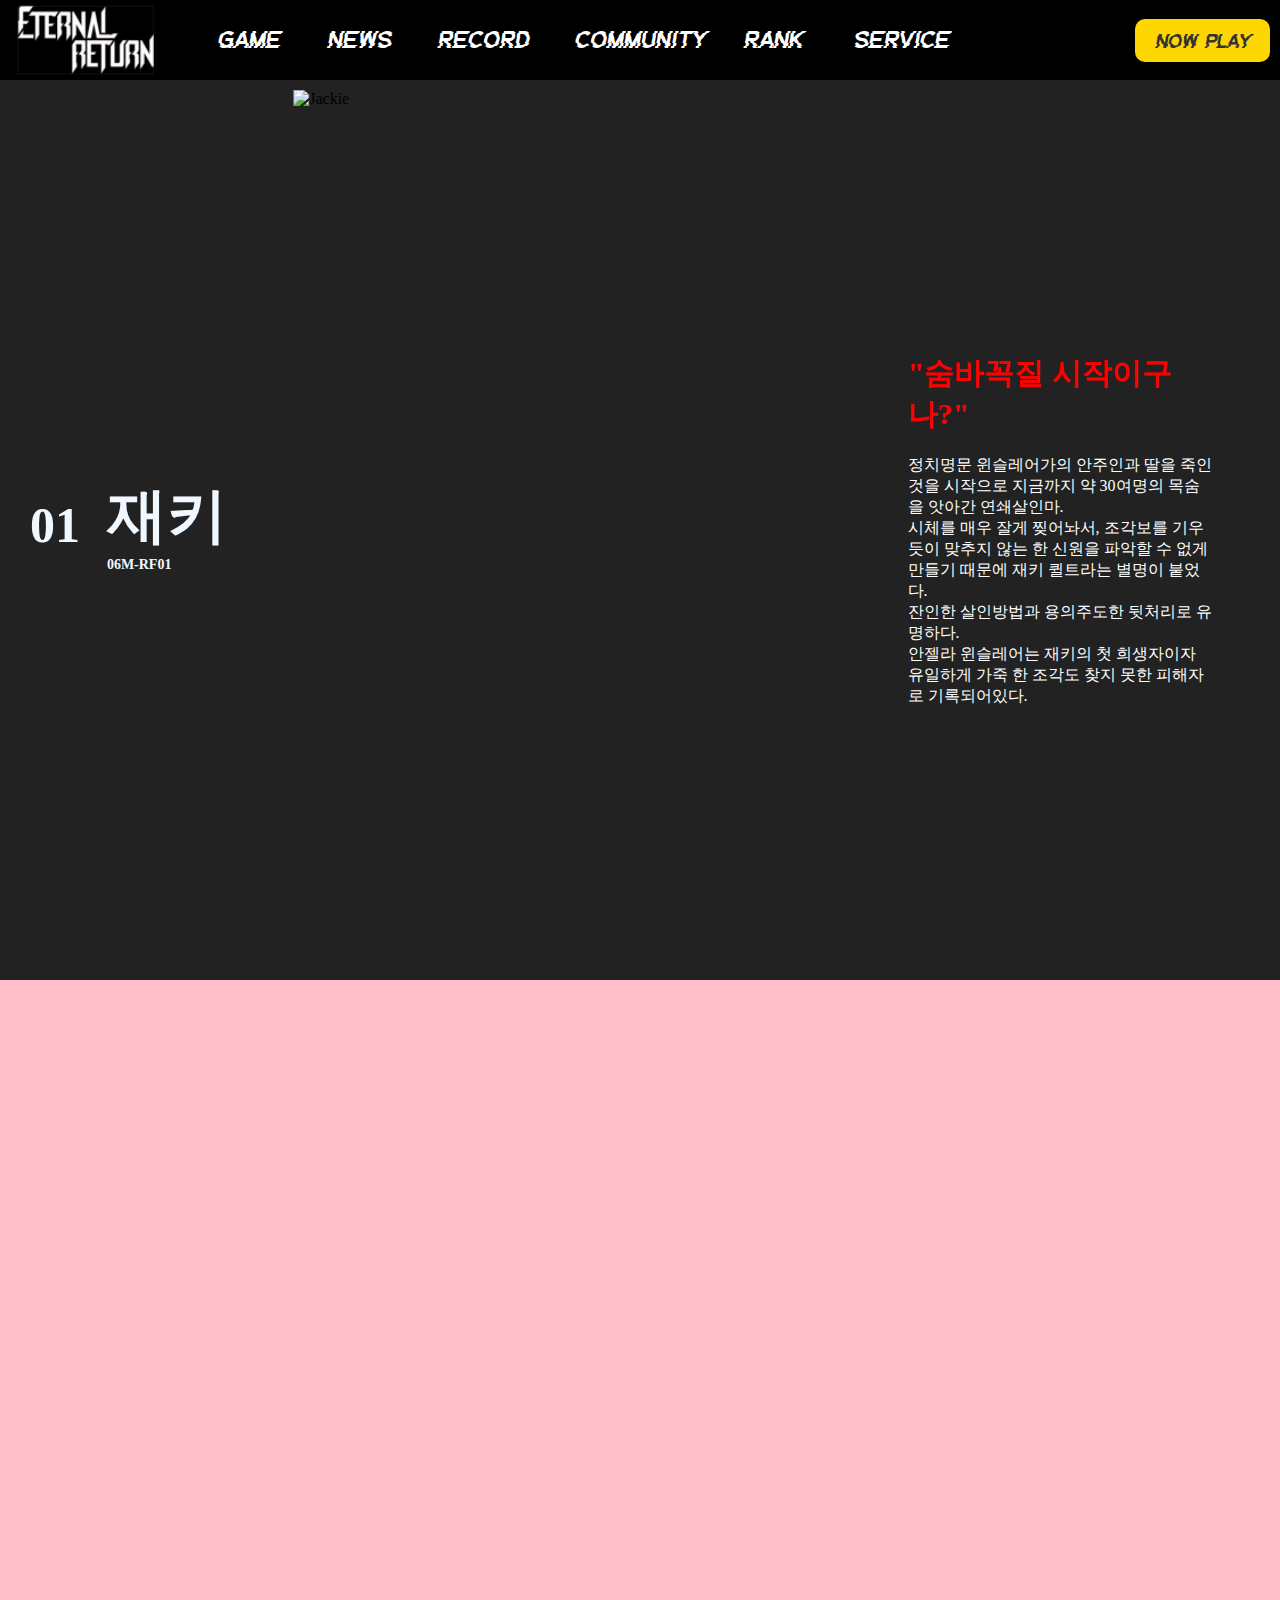
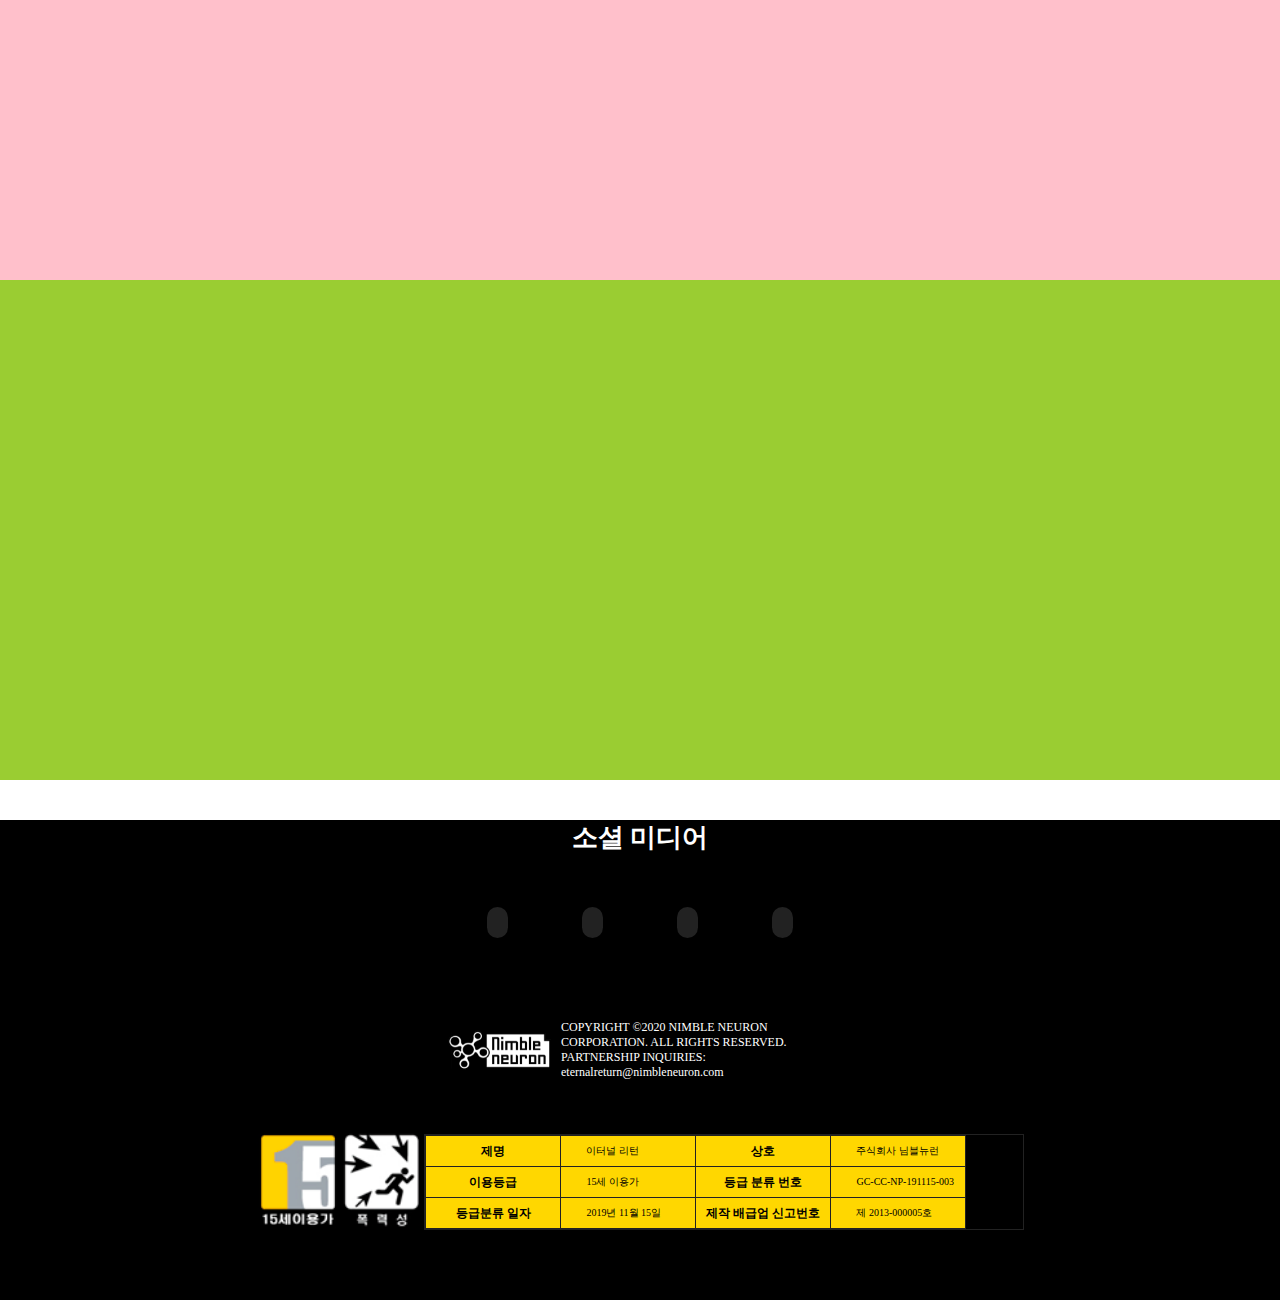
==== commit 21c9573b: "30" ====
--- a/sub.html
+++ b/sub.html
@@ -13,7 +13,55 @@
     <script src="https://ajax.aspnetcdn.com/ajax/jQuery/jquery-3.7.0.min.js"></script>
 
     <script>
-
+        $(function () {
+                let hei = $(".character").outerHeight(true);
+                let page = 0;
+
+            function prev () {
+                $('.character:last').prependTo('.character_list');
+                $('.character_list').css('margin-top', -hei);
+                $('.character_list').stop().animate({ marginTop: 0 }, 300);
+                page--;
+
+                if(page<0){
+                    page=$(".img").length-1;
+                    $(".img").eq(0).hide();
+                    $(".img").eq(page).fadeIn().css("display","flex")
+                }else {
+                    $(".img").eq(page+1).hide();
+                    $(".img").eq(page).fadeIn().css("display","flex") 
+                }
+            };
+
+            function next () { 
+                if ($(this).is(':animated') == false) {
+                    $('.character_list').stop().animate({ marginTop: -hei }, 300, function () {
+                    $('.character:first').appendTo('.character_list');
+                    $('.character_list').css({ marginTop: 0 });
+                    page++;
+                
+                    if(page>=$(".img").length){
+                        page=0;
+                    }
+                    $(".img").eq(page-1).hide();
+                    $(".img").eq(page).fadeIn().css("display","flex")  
+                });
+                }               
+                
+                
+                 
+                
+                
+            };
+
+            $('.prev').click(function () {
+                prev();
+            });
+
+            $('.next').click(function () {
+                next();
+            });
+        });
     </script>
 </head>
 <body>
@@ -34,7 +82,7 @@
                                 <li><a href="#">실험체</a></li>
                             </ul>
                         </li>
-            
+
                         <li><a href="#">News</a>
                             <ul class="sub">
                                 <li><a href="#">새소식</a></li>
@@ -42,14 +90,14 @@
                                 <li><a href="#">로드맵</a></li>
                             </ul>
                         </li>
-            
+
                         <li><a href="#">Record</a>
                             <ul class="sub">
                                 <li><a href="#">유저 검색</a></li>
                                 <li><a href="#">통계</a></li>
                             </ul>
                         </li>
-            
+
                         <li><a href="#">Community</a>
                             <ul class="sub">
                                 <li><a href="#">팬아트</a></li>
@@ -62,11 +110,11 @@
                                 <li><a href="#">트위치</a></li>
                             </ul>
                         </li>
-            
+
                         <li><a href="#">Rank</a></li>
-            
+
                         <li><a href="#">Service</a></li>
-        
+
                     </ul>
                 </div>
                 <div class="contbox_me">
@@ -76,462 +124,83 @@
                 </div>
             </div>
         </header>
-    
+
         <div id="slider">
-            <div class="character_list">
-                <div class="character Jackie">
-                    <h4>01</h4>
-                    <div class="list_text">
-                        <h1>재키</h1>
-                        <h5>06M-RF01</h5>
-                    </div>
-                </div>
-                <div class="character Aya">
-                    <h4>02</h4>
-                    <div class="list_text">
-                        <h1>아야</h1>
-                        <h5>14M-RFT11</h5>
-                    </div>
-                </div>
-                <div class="character Hyunwoo">
-                    <h4>03</h4>
-                    <div class="list_text">
-                        <h1>현우</h1>
-                        <h5>14M-RFT04</h5>
-                    </div>
-                </div>
-                <div class="character Magnus">
-                    <h4>04</h4>
-                    <div class="list_text">
-                        <h1>매그너스</h1>
-                        <h5>15M-RFT18</h5>
-                    </div>
-                </div>
-                <div class="character Fiora">
-                    <h4>05</h4>
-                    <div class="list_text">
-                        <h1>피오라</h1>
-                        <h5>14M-RFT02</h5>
-                    </div>
-                </div>
-                <div class="character Nadine">
-                    <h4>06</h4>
-                    <div class="list_text">
-                        <h1>나딘</h1>
-                        <h5>14M-RFT10</h5>
-                    </div>
-                </div>
-                <div class="character Zahir">
-                    <h4>07</h4>
-                    <div class="list_text">
-                        <h1>자히르</h1>
-                        <h5>14M-RFT03</h5>
-                    </div>
-                </div>
-                <div class="character Hart">
-                    <h4>08</h4>
-                    <div class="list_text">
-                        <h1>하트</h1>
-                        <h5>16M-RFT22</h5>
-                    </div>
-                </div>
-                <div class="character Isol">
-                    <h4>09</h4>
-                    <div class="list_text">
-                        <h1>아이솔</h1>
-                        <h5>15M-RFT16</h5>
-                    </div>
-                </div>
-                <div class="character Lidailin">
-                    <h4>10</h4>
-                    <div class="list_text">
-                        <h1>리 다이린</h1>
-                        <h5>16M-RFT20</h5>
-                    </div>
-                </div>
-                <div class="character Yuki">
-                    <h4>11</h4>
-                    <div class="list_text">
-                        <h1>유키</h1>
-                        <h5>17M-RFT31</h5>
-                    </div>
-                </div>
-                <div class="character Hyejin">
-                    <h4>12</h4>
-                    <div class="list_text">
-                        <h1>혜진</h1>
-                        <h5>14M-RFT12</h5>
-                    </div>
-                </div>
-                <div class="character Xiukai">
-                    <h4>13</h4>
-                    <div class="list_text">
-                        <h1>쇼우</h1>
-                        <h5>14M-RFT09</h5>
-                    </div>
-                </div>
-                <div class="character Sissela">
-                    <h4>14</h4>
-                    <div class="list_text">
-                        <h1>시셀라</h1>
-                        <h5>17M-RFT27</h5>
-                    </div>
-                </div>
-                <div class="character Chiara">
-                    <h4>15</h4>
-                    <div class="list_text">
-                        <h1>키아라</h1>
-                        <h5>16M-RFT21</h5>
-                    </div>
-                </div>
-                <div class="character Adriana">
-                    <h4>16</h4>
-                    <div class="list_text">
-                        <h1>아드리아나</h1>
-                        <h5>17M-RFT29</h5>
-                    </div>
-                </div>
-                <div class="character Shoichi">
-                    <h4>17</h4>
-                    <div class="list_text">
-                        <h1>쇼이치</h1>
-                        <h5>16M-RFT23</h5>
-                    </div>
-                </div>
-                <div class="character Silvia">
-                    <h4>18</h4>
-                    <div class="list_text">
-                        <h1>실비아</h1>
-                        <h5>16M-RFT19</h5>
-                    </div>
-                </div>
-                <div class="character Emma">
-                    <h4>19</h4>
-                    <h1>엠마</h1>
-                    <h5>18M-RFT38</h5>
-                </div>
-                <div class="character Lenox">
-                    <h4>20</h4>
-                    <div class="list_text">
-                        <h1>레녹스</h1>
-                        <h5>17M-RFT32</h5>
-                    </div>
-                </div>
-                <div class="character Rozzi">
-                    <h4>21</h4>
-                    <div class="list_text">
-                        <h1>로지</h1>
-                        <h5>18M-RFT37</h5>
-                    </div>
-                </div>
-                <div class="character Luke">
-                    <h4>22</h4>
-                    <div class="list_text">
-                        <h1>루크</h1>
-                        <h5>18M-RFT36</h5>
-                    </div>
-                </div>
-                <div class="character Cathy">
-                    <h4>23</h4>
-                    <div class="list_text">
-                        <h1>캐시</h1>
-                        <h5>14M-RFT14</h5>
-                    </div>
-                </div>
-                <div class="character Adela">
-                    <h4>24</h4>
-                    <div class="list_text">
-                        <h1>아델라</h1>
-                        <h5>17M-RFT28</h5>
-                    </div>
-                </div>
-                <div class="character Bernice">
-                    <h4>25</h4>
-                    <div class="list_text">
-                        <h1>버니스</h1>
-                        <h5>16M-RFT26</h5>
-                    </div>
-                </div>
-                <div class="character Babara">
-                    <h4>26</h4>
-                    <div class="list_text">
-                        <h1>바바라</h1>
-                        <h5>16M-RFT15</h5>
-                    </div>
-                </div>
-                <div class="character Alex">
-                    <h4>27</h4>
-                    <div class="list_text">
-                        <h1>알렉스</h1>
-                        <h5>14M-RFT13</h5>
-                    </div>
-                </div>
-                <div class="character Sua">
-                    <h4>28</h4>
-                    <div class="list_text">
-                        <h1>수아</h1>
-                        <h5>17M-RFT33</h5>
-                    </div>
-                </div>
-                <div class="character Leon">
-                    <h4>29</h4>
-                    <div class="list_text">
-                        <h1>레온</h1>
-                        <h5>15M-RFT17</h5>
-                    </div>
-                </div>
-                <div class="character Eleven">
-                    <h4>30</h4>
-                    <div class="list_text">
-                        <h1>일레븐</h1>
-                        <h5>19M-RFT39</h5>
-                    </div>
-                </div>
-                <div class="character Rio">
-                    <h4>31</h4>
-                    <div class="list_text">
-                        <h1>리오</h1>
-                        <h5>19M-RFT41</h5>
-                    </div>
-                </div>
-                <div class="character William">
-                    <h4>32</h4>
-                    <div class="list_text">
-                        <h1>윌리엄</h1>
-                        <h5>14M-RFT05</h5>
-                    </div>
-                </div>
-                <div class="character Nicky">
-                    <h4>33</h4>
-                    <div class="list_text">
-                        <h1>니키</h1>
-                        <h5>20M-RFT43</h5>
-                    </div>
-                </div>
-                <div class="character Nathapon">
-                    <h4>34</h4>
-                    <div class="list_text">
-                        <h1>나타폰</h1>
-                        <h5>17M-RFT30</h5>
-                    </div>
-                </div>
-                <div class="character Jan">
-                    <h4>35</h4>
-                    <div class="list_text">
-                        <h1>얀</h1>
-                        <h5>18M-RFT35</h5>
-                    </div>
-                </div>
-                <div class="character Eva">
-                    <h4>36</h4>
-                    <div class="list_text">
-                        <h1>이바</h1>
-                        <h5>02M-RF42</h5>
-                    </div>
-                </div>
-                <div class="character Daniel">
-                    <h4>37</h4>
-                    <div class="list_text">
-                        <h1>다니엘</h1>
-                        <h5>19M-RFT40</h5>
-                    </div>
-                </div>
-                <div class="character Jenny">
-                    <h4>38</h4>
-                    <div class="list_text">
-                        <h1>제니</h1>
-                        <h5>14M-RFT07</h5>
-                    </div>
-                </div>
-                <div class="character Camilo">
-                    <h4>39</h4>
-                    <div class="list_text">
-                        <h1>카밀로</h1>
-                        <h5>16M-RFT25</h5>
-                    </div>
-                </div>
-                <div class="character Chloe">
-                    <h4>40</h4>
-                    <div class="list_text">
-                        <h1>클로에</h1>
-                        <h5>20M-RFT46</h5>
-                    </div>
-                </div>
-                <div class="character Johann">
-                    <h4>41</h4>
-                    <div class="list_text">
-                        <h1>요한</h1>
-                        <h5>21M-RFT47</h5>
-                    </div>
-                </div>
-                <div class="character Bianca">
-                    <h4>42</h4>
-                    <div class="list_text">
-                        <h1>비앙카</h1>
-                        <h5>20M-RFT45</h5>
-                    </div>
-                </div>
-                <div class="character Celine">
-                    <h4>43</h4>
-                    <div class="list_text">
-                        <h1>셀린</h1>
-                        <h5>21M-RFT48</h5>
-                    </div>
-                </div>
-                <div class="character Echion">
-                    <h4>44</h4>
-                    <div class="list_text">
-                        <h1>에키온</h1>
-                        <h5>21M-RFT48</h5>
-                    </div>
-                </div>
-                <div class="character Mai">
-                    <h4>45</h4>
-                    <div class="list_text">
-                        <h1>마이</h1>
-                        <h5>18M-RFT34</h5>
-                    </div>
-                </div>
-                <div class="character Aiden">
-                    <h4>46</h4>
-                    <div class="list_text">
-                        <h1>에이든</h1>
-                        <h5>21M-RFT50</h5>
-                    </div>
-                </div>
-                <div class="character Laura">
-                    <h4>47</h4>
-                    <div class="list_text">
-                        <h1>라우라</h1>
-                        <h5>21M-RFT49</h5>
-                    </div>
-                </div>
-                <div class="character Tia">
-                    <h4>48</h4>
-                    <div class="list_text">
-                        <h1>띠아</h1>
-                        <h5>21M-RFT51</h5>
-                    </div>
-                </div>
-                <div class="character Felix">
-                    <h4>49</h4>
-                    <div class="list_text">
-                        <h1>펠릭스</h1>
-                        <h5>22M-RFT53</h5>
-                    </div>
-                </div>
-                <div class="character Elena">
-                    <h4>50</h4>
-                    <div class="list_text">
-                        <h1>엘레나</h1>
-                        <h5>22M-RFT52</h5>
-                    </div>
-                </div>
-                <div class="character Priya">
-                    <h4>51</h4>
-                    <div class="list_text">
-                        <h1>프리야</h1>
-                        <h5>22M-RFT54</h5>
-                    </div>
-                </div>
-                <div class="character Adina">
-                    <h4>52</h4>
-                    <div class="list_text">
-                        <h1>아디나</h1>
-                        <h5>22M-RFT55</h5>
-                    </div>
-                </div>
-                <div class="character Markus">
-                    <h4>53</h4>
-                    <div class="list_text">
-                        <h1>마커스</h1>
-                        <h5>22M-RFT56</h5>
-                    </div>
-                </div>
-                <div class="character Karla">
-                    <h4>54</h4>
-                    <div class="list_text">
-                        <h1>칼라</h1>
-                        <h5>22M-RFT57</h5>
-                    </div>
-                </div>
-                <div class="character Estelle">
-                    <h4>55</h4>
-                    <div class="list_text">
-                        <h1>에스텔</h1>
-                        <h5>22M-RFT58</h5>
-                    </div>
-                </div>
-                <div class="character Piolo">
-                    <h4>56</h4>
-                    <div class="list_text">
-                        <h1>피올로</h1>
-                        <h5>22M-RFT59</h5>
-                    </div>
-                </div>
-                <div class="character Martina">
-                    <h4>57</h4>
-                    <div class="list_text">
-                        <h1>마르티나</h1>
-                        <h5>22M-RFT60</h5>
-                    </div>
-                </div>
-                <div class="character Haze">
-                    <h4>58</h4>
-                    <div class="list_text">
-                        <h1>헤이즈</h1>
-                        <h5>22M-RFT61</h5>
-                    </div>
-                </div>
-                <div class="character Isaac">
-                    <h4>59</h4>
-                    <div class="list_text">
-                        <h1>아이작</h1>
-                        <h5>22M-RFT62</h5>
-                    </div>
-                </div>
-                <div class="character Tazia">
-                    <h4>60</h4>
-                    <div class="list_text">
-                        <h1>타지아</h1>
-                        <h5>22M-RFT63</h5>
-                    </div>
-                </div>
-                <div class="character Irem">
-                    <h4>61</h4>
-                    <div class="list_text">
-                        <h1>이렘</h1>
-                        <h5>22M-RFT64</h5>
-                    </div>
-                </div>
-                <div class="character Theodore">
-                    <h4>62</h4>
-                    <div class="list_text">
-                        <h1>테오도르</h1>
-                        <h5>23M-RFT65</h5>
-                    </div>
-                </div>
-                <div class="character Lyanh">
-                    <h4>63</h4>
-                    <div class="list_text">
-                        <h1>이안</h1>
-                        <h5>23M-RFT66</h5>
-                    </div>
-                </div>
-                <div class="character Vanya">
-                    <h4>64</h4>
-                    <div class="list_text">
-                        <h1>바냐</h1>
-                        <h5>23M-RFT67</h5>
-                    </div>
-                </div>
-                <div class="character Debi">
-                    <h4>65</h4>
-                    <div class="list_text">
-                        <h1>데비&마를렌</h1>
-                        <h5>23M-RFT68 & 23M-RFT69</h5>
-                    </div>
-                </div>
+            <div class="character_wrap">
+                <span class="prev"><i class="fa-solid fa-chevron-up"></i></span>
+                <div class="character_list">
+                    <div class="character Jackie">
+                        <h4>01</h4>
+                        <div class="list_text">
+                            <h1>재키</h1>
+                            <h5>06M-RF01</h5>
+                        </div>
+                    </div>
+                    <div class="character Aya">
+                        <h4>02</h4>
+                        <div class="list_text">
+                            <h1>아야</h1>
+                            <h5>14M-RFT11</h5>
+                        </div>
+                    </div>
+                    <div class="character Hyunwoo">
+                        <h4>03</h4>
+                        <div class="list_text">
+                            <h1>현우</h1>
+                            <h5>14M-RFT04</h5>
+                        </div>
+                    </div>
+                    <div class="character Magnus">
+                        <h4>04</h4>
+                        <div class="list_text">
+                            <h1>매그너스</h1>
+                            <h5>15M-RFT18</h5>
+                        </div>
+                    </div>
+                    <div class="character Fiora">
+                        <h4>05</h4>
+                        <div class="list_text">
+                            <h1>피오라</h1>
+                            <h5>14M-RFT02</h5>
+                        </div>
+                    </div>
+                    <div class="character Nadine">
+                        <h4>06</h4>
+                        <div class="list_text">
+                            <h1>나딘</h1>
+                            <h5>14M-RFT10</h5>
+                        </div>
+                    </div>
+                    <div class="character Zahir">
+                        <h4>07</h4>
+                        <div class="list_text">
+                            <h1>자히르</h1>
+                            <h5>14M-RFT03</h5>
+                        </div>
+                    </div>
+                    <div class="character Hart">
+                        <h4>08</h4>
+                        <div class="list_text">
+                            <h1>하트</h1>
+                            <h5>16M-RFT22</h5>
+                        </div>
+                    </div>
+                    <div class="character Isol">
+                        <h4>09</h4>
+                        <div class="list_text">
+                            <h1>아이솔</h1>
+                            <h5>15M-RFT16</h5>
+                        </div>
+                    </div>
+                    <div class="character Lidailin">
+                        <h4>10</h4>
+                        <div class="list_text">
+                            <h1>리 다이린</h1>
+                            <h5>16M-RFT20</h5>
+                        </div>
+                    </div>
+                </div>
+                <span class="next"><i class="fa-solid fa-chevron-down"></i></span>
             </div>
 
             <div class="character_img">
@@ -652,844 +321,81 @@
                     </div>
                 </div>
                 <div class="img Lidailin1">
-                    <img src="img/리다이린.png" alt="Lidailin">
+                    <img src="img/리다이린1.png" alt="Lidailin">
                     <div class="img_textbox">
                         <h3>"하아...꼭 내가 해야 돼?"</h3>
                         <p>무술가 집안의 외동딸. <br>
                             자신의 가족들이 무술수련에 온 신경을 집중하느라 그녀를 뒷전으로 미뤄뒀었기에 무술에 대해 부정적인 감정을 지니고 있다. <br>
                             가족들에게 복수하기 위해 대대로 내려오던 무공 비급과 도장을 모두 없애버렸으며, <br>
-                             자신 역시 무술가로서의 긍지를 버린 채 살아가는 길을 택한다. <br>
+                            자신 역시 무술가로서의 긍지를 버린 채 살아가는 길을 택한다. <br>
                             술을 살 돈이 떨어지면 적당한 일을 찾는다. <br>
                             동네에서는 이름보다 리화자(利花子: 이씨 성의 거지)라는 별명으로 유명했다.
                         </p>
                     </div>
                 </div>
-                <div class="img Yuki1">
-                    <img src="img/유키.png" alt="Yuki">
-                    <div class="img_textbox">
-                        <h3>"이번엔 제 차례로군요."</h3>
-                        <p>유서 깊은 명문가 출신의 고교생. 학교에서는 검도부 부부장을 맏고 있다. <br>
-                            엄격한 가정 교육을 받아 행동이나 말투가 단정하고 예의 바르다. <br>
-                            주위에서는 우등생, 엘리트 등으로 불리고 있으나, 본인은 겸손한 태도를 보인다. <br>
-                            매 순간을 차분하게 받아들이고, 당황하는 일 없이 해결해나간다. <br>
-                            그러나 단 한 번, 절친한 친구의 죽음을 알았을 때 평정심을 잃고 동요했다. <br>
-                            나이에 맞지 않게 종이 접거나 장기 같은 고상한 취미를 가지고 있다. <br>
-                            본인은 다른 취미를 가질 생각을 하지 못하는 것 같다.
-                        </p>
-                    </div>
-                </div>
-                <div class="img Hyejin1">
-                    <img src="img/혜진.png" alt="Hyjin">
-                    <div class="img_textbox">
-                        <h3>"운명이라면 따르겠습니다."</h3>
-                        <p>유명 세습무 집안의 외동딸. <br>
-                            18세에 다가올 큰 고비를 넘기기 전까진 불운이 따라다닌다는 사주를 갖고 태어났다. <br>
-                            집안 환경 탓인지 운명론적 사고관을 가지고 있어 이 또한 본인의 운명이라 받아들이고 있는 듯하다. <br>
-                            의외로 자신이 하는 것에는 최선을 다하고자 하는 의지를 갖고 있다. <br>
-                            좋아하는 소설 또한 운명을 주제로 하는 김동리의 <역마>. <br>
-                            가끔 비파를 울리며 영과 대화한다...고 하나 남이 보기엔 그냥 혼잣말이다.
-                        </p>
-                    </div>
-                </div>
-                <div class="img Xiukai1">
-                    <img src="img/쇼우.png" alt="Xiukai">
-                    <div class="img_textbox">
-                        <h3>"좋아, 단숨에 요리해보자고!"</h3>
-                        <p>소도시에서 작은 요리집을 운영하는 요리사. <br>
-                            과거엔 상상도 못 할 귀빈들을 대접했던 일류 요리사로서, 웬만한 유명인 부럽잖은 재력과 인맥을 가지고 있었다고 한다. <br>
-                            현재는 말 못 할 사정으로 타국에 들어와 쥐 죽은 듯 살고 있는 중. <br>
-                            요리 실력은 뛰어나지만, 터무니없는 가격과 예민한 성격 때문에 그다지 인기는 없다. <br>
-                            손님이 줄어든 최근엔 하루 종일 주방에만 틀어박혀 수상한 요리를 개발하는 중이다. <br>
-                            원래는 살집이 없고 기품이 넘치던 외형이었다고 한다. 자기 말로는.
-                        </p>
-                    </div>
-                </div>
-                <div class="img Sissela1">
-                    <img src="img/시셀라.png" alt="Sissela">
-                    <div class="img_textbox">
-                        <h3>"도망칠 수... 없는 거 겠죠?"</h3>
-                        <p>전 세계에 백 명밖에 없는 난치병 환자. <br>
-                            아주 어릴 때 판정을 받았고, 그때부터 병원에서 지냈다. <br>
-                            늘 극도의 고통 속에서 살았으며, 벗어나려 했지만 쉽게 죽지 못했다. <br>
-                            매우 희귀한 케이스의 환자라 전폭적인 의료 지원을 받고 있지만, 그리 기쁘지는 않다. <br>
-                            이런 삶은 실험용 쥐나 다름없으니까. <br>
-                            표정이 없고 말수도 적다. 사람들과의 대화를 낯설어 하고 있다. <br>
-                            그녀의 유일한 친구, 윌슨은 시셀라의 간절한 소망이 실체화된 게 아닐까. 
-                        </p>
-                    </div>
-                </div>
-                <div class="img Chiara1">
-                    <img src="img/키아라.png" alt="Chiara">
-                    <div class="img_textbox">
-                        <h3>"난 더 이상 구원받지 못할 거야..."</h3>
-                        <p>태어나자마자 폐쇄적인 성당에 맡겨진 수녀. <br>
-                            엄격한 가르침 아래 주님의 사랑을 배우며 자랐다. <br>
-                            시련은 주님의 선물이라고 배웠다. <br>
-                            그 시련을 버티고 이겨내는 것이 믿음에 대한 증명이며, 주님의 사랑에 보답하는 것이라 믿었다. <br>
-                            하지만 그 믿음은 바깥 세계로 내보내진 순간 처참하게 짓밟히고 말았다. <br>
-                            시련을 이겨내지 못한 것과 주님을 의심했다는 이유로 죄책감에 빠져있다. <br>
-                            그 고통을 자기혐오와 무자비한 징벌로 참회하고 있다. <br>
-                            이름의 뜻은 '밝음'. <br>
-                            성당에 버려진 걸 처음 발견했던 날, 아기는 해맑게 웃고 있었다고 한다.
-                        </p>
-                    </div>
-                </div>
-                <div class="Adriana1">
-                    <img src="img/아드리아나.png" alt="Adriana">
-                    <div class="img_textbox">
-                        <h3>"릴리... 날 부른거니?"</h3>
-                        <p>멕시코 전역을 공포에 떨게 만든 방화광. <br>
-                            발길 닿는 곳마다 본능적으로 불을 지르고 다녀서 '반딧불이'라는 별명으로 불렸다. <br>
-                            꺼지지 않는 파이프를 늘 물고 다닌다. <br>
-                            담배를 좋아하기 때문이 아니라 살아있는 불씨의 온기를 항상 느끼기 위해서다. <br>
-                            그녀에게 방화의 대상이 무엇인가는 중요하지 않다. <br>
-                            오직 얼마나 따스하게 불타는가가 중요할 뿐이다. <br>
-                            종종 불꽃을 보며 상냥하게 속삭일 때가 있다. <br>
-                            아직까지 마음에서 놓아주지 못한 누군가를 그리워하는 것처럼.
-                        </p>
-                    </div>
-                </div>
-                <div class="img Shoichi1">
-                    <img src="img/쇼이치.png" alt="Shoichi">
-                    <div class="img_textbox">
-                        <h3>"잘 부탁드립니다. 평범한 회사원입니다."</h3>
-                        <p>평범한 직장인이었으나, 병으로 아내를 잃고 사람이 180도 바뀌게 되었다. <br>
-                            돈이 없어 제대로 된 수술과 치료를 해주지 못한 그는 아내가 돈 때문에 죽었다고 믿어왔다. <br>
-                            딸마저 아내와 같은 질환을 앓기 시작하자, 쇼이치는 돈을 모으기 위해 어떤 짓이든 하기로 결심한다. <br>
-                            자기 손에 피를 묻히는 한이 있더라도 말이다. <br>
-                            아무렇지 않은 얼굴로 굉장히 속물적인 이야기를 잘한다. <br>
-                            차를 좋아하지만 남들과 있을 때는 커피를 마신다.
-                        </p>
-                    </div>
-                </div>
-                <div class="img Silvia1">
-                    <img src="img/실비아.png" alt="Silvia">
-                    <div class="img_textbox">
-                        <h3>"달릴 시간이구나? 그렇지?"</h3>
-                        <p>아주 어릴 때부터 부모님 없이 할아버지와 같이 살았다. <br>
-                            어머니는 유랑형 사진 작가이며, 아버지는 누구인지 모른다. <br>
-                            인간관계를 맺는다는 것 자체에 그다지 큰 의미를 두지 않는다. <br>
-                            지금, 여기서 뭘 느끼느냐를 가장 중요시 하는 듯. <br>
-                            모터사이클 레이서가 된 것도 순간의 스릴이나 감정을 중요시하는 성격 때문이다. <br>
-                            사소한 일에도 크게 기뻐하며, 뒷일을 생각하지 않고 일을 저지르는 기분파이다.
-                            앞날이 없는 것 같은 바이크 주행으로 유명했었다.
-                        </p>
-                    </div>
-                </div>
-                <div class="img Emma1">
-                    <img src="img/엠마.png" alt="Emma">
-                    <div class="img_textbox">
-                        <h3>"마술사 등장! 새 무대를 준비해볼까?"</h3>
-                        <p>항상 웃고 있는 거리의 활발한 마술사. <br>
-                            통통 튀는 걸음으로 무료해 보이는 사람들에게 직접 다가가 카드와 동전, 모자를 이용한 마술을 보여준다. <br>
-                            그 중에서도 특기는 카드마술. <br>
-                            관객들 사이에서 불리는 애칭은 Beginner(초보자)라는 의미의 '비기엠마'이다. <br>
-                            웃음소리와 목소리가 커서 시끄럽지만 친근하게 다가오는 그녀를 싫어하기는 어렵다. <br>
-                            마술사로 자유롭게 살아가기 위해 성인이 되자마자 엄격한 부모님의 품을 벗어났다. <br>
-                            현재 마술사로 성공하기 위해 어머니를 떠났다는 외할아버지를 찾으려고 떠도는 소문을 추적 중이다.
-                        </p>
-                    </div>
-                </div>
-                <div class="img Lenox1">
-                    <img src="img/레녹스.png" alt="Lenox">
-                    <div class="img_textbox">
-                        <h3>"자, 오늘은 어떤 고기가 날 기다릴까?"</h3>
-                        <p>범상치 않은 복장으로 늘 같은 자리에 앉아있는 낚시꾼. <br>
-                            멀리서도 들리는 호쾌한 웃음소리와 팔에 드러난 독특하고 화려한 문신 때문에 상당히 눈에 띈다. <br>
-                            평범하지 않은 과거가 있어 보이지만 본인은 그저 평범한 낚시꾼이라며 열심히 부정하는 중. <br>
-                            항상 여유로운 태도로 웃고 있지만, 등에 난 흉터에 대해 물어보면 표정이 어두워 진다.
-                        </p>
-                    </div>
-                </div>
-                <div class="img Rozzi1">
-                    <img src="img/로지.png" alt="Rozzi">
-                    <div class="img_textbox">
-                        <h3>"준비 완료."</h3>
-                        <p>어린 시절부터 훈련 받은 무장 단체 출신 용병. <br>
-                            Corda D'arco(활의 시위)라는 용병 조직의 일원으로, 정보 기관의 첩보 작전이나 다국적 기업의 의뢰를 전담하는 팀의 리더이다. <br>
-                            한순간도 냉정을 잃지 않는 성격과 돌발 상황에서도 최선의 전술을 찾아내 지시하는 뛰어난 지휘 능력으로 정평이 나 있다. <br>
-                            표정 변화가 거의 없는 얼굴과 무미건조한 성격 때문에 대하기가 어려운 편이고 가까운 관계를 잘 만들지 않는다. <br>
-                            어떤 이유인지 과거 같은 단체에 속했던 동료에 대한 정보를 찾는다는 소문이 있다. <br>
-                            그가 루미아 섬에 있다는 소식을 듣자마자 곧장 실험에 참가헀다. <br>
-                            초콜릿을 좋아한다. <br>
-                            학술적인 설명으로 전투에 필요한 요소라고 말하나, 단지 초콜릿을 좋아할 뿐인 것 같다.
-                        </p>
-                    </div>
-                </div>
-                <div class="img Luke1">
-                    <img src="img/루크.png" alt="Luke">
-                    <div class="img_textbox">
-                        <h3>"무엇을 치워드릴까요?"</h3>
-                        <p>자칭 8년 차 베테랑 청소부 청년. 더블 엘(Double L)이라는 청소 업체에 소속되어 있다. <br>
-                            어느 마을이든 훌쩍 나타나 자연스럽게 주변에 녹아든다. <br>
-                            넉살 좋은 성격과 웃는 얼굴, 청소 뿐만 아니라 어떤 부탁이든 대부분 능숙하게 해결해주는 모습으로 인기가 많다. <br>
-                            하지만 청소부는 일종의 위장 직업으로, 밤에는 의뢰를 받아 타깃을 제거하는 살인 청부업자로 변한다. <br>
-                            아직까지는 타깃을 놓치거나 정체를 들킨 적이 없다. <br>
-                            시설에서 자라다 의부에게 입양되었으며, 그에게 사람을 죽이기 위한 기술을 배웠다. <br>
-                            현재는 행방불명된 의부의 거취를 찾고 있다. <br>
-                            의뢰나 부탁을 받지 않더라도 습관적으로 주변을 청소하는 면이 있다.
-                        </p>
-                    </div>
-                </div>
-                <div class="img Cathy1">
-                    <img src="img/캐시.png" alt="Cathy">
-                    <div class="img_textbox">
-                        <h3>"네? 저요?"</h3>
-                        <p>남다른 감성을 가진 마을 의사. <br>
-                            감상적이고 착한 천성으로 환자의 일에 필요 이상으로 깊이 관여한다. <br>
-                            이런 성격 탓에 과거 근무하던 병원에서 문제를 일으켜 쫓겨났다. <br>
-                            현재는 작은 마을에서 무료 진료소를 운영하며 주민의 도움을 받아 근근이 연명하는 중. <br>
-                            힘든 형편에도 불구하고 캐시는 어떻게 하면 환자를 더 잘 돌봐줄 수 있을 지 고민한다. <br>
-                            마을 사람들은 큰 병이 도지면 캐시의 진료소 대신 큰 병원으로 향한다. <br>
-                            캐시가 실력 있고 좋은 사람인 건 인정하지만, 어딘가 꺼림칙한 부분이 있기 때문이다. <br>
-                            그녀가 돌보는 환자들은 왜 그렇게 회복이 늦는 걸까?
-                        </p>
-                    </div>
-                </div>
-                <div class="img Adela1">
-                    <img src="img/아델라.png" alt="Adela">
-                    <div class="img_textbox">
-                        <h3>"나갈 차례인가, 수를 읽어보자고."</h3>
-                        <p>체스 세계 챔피언. <br>
-                            그녀의 길에는 승리 뿐이며, 패배란 존재하지 않는다. <br>
-                            항상 모든 일의 앞을 내다보고 움직이는 일에 능숙하다. <br>
-                            그녀의 승리란 당연한 것이다. <br>
-                            평소에는 답답할 정도로 느리게 행동하지만, 실제 게임이 시작되고 테이블에 앉으면 언제 그랬냐는 듯 게임에 집중한다. <br>
-                            생각하는 것을 좋아하고, 정확히 판단해 자신이 생각한대로 판을 움직여 승리하는 치밀한 수 싸움에서 희열을 느낀다.
-                        </p>
-                    </div>
-                </div>
-                <div class="img Bernice1">
-                    <img src="img/버니스.png" alt="Bernice">
-                    <div class="img_textbox">
-                        <h3>"난 그저 짐승을 쏠 뿐이다."</h3>
-                        <p>사람과 격리된 채 살아가고 있는 사냥꾼. <br>
-                            평소에는 산 중턱에서 동물들을 돌보거나 사냥을 하며 생활하고, <br>
-                            가끔씩 사람들에게 해를 끼칠 위험이 있는 맹수를 처리하거나 불법적으로 동물을 포획하는 밀렵꾼을 쫓아내는 일을 맡고 있다. <br>
-                            젊은 시절 한 여자를 좋아했으나, <br>
-                            그녀에겐 이미 약혼자가 있었고 '외간 남자와 정을 통한다'는 소문이 돌며 천대받는 것이 보기 싫어 제발로 마을을 떠나온 것으로 알려져 있다. <br>
-                            정신을 흩뜨린다는 이유로 술은 하지 않으나 담배는 꽤 많이 피웠다. <br>
-                            젊을 때 딱 한 번, 사람을 사냥한 적이 있다.
-                        </p>
-                    </div>
-                </div>
-                <div class="img Babara1">
-                    <img src="img/바바라.png" alt="Babara">
-                    <div class="img_textbox">
-                        <h3>"알아모시라고. 난 세기의 발명가니까."</h3>
-                        <p>독학으로 로봇 공학을 터득한 천재 엔지니어. <br>
-                            하지만 인생 그 무엇도 계획대로 돌아간 적이 없다. <br>
-                            부모님의 강요로 진학한 의대, 자금 부족으로 중단된 15년간의 열정 프로젝트, <br>
-                            그리고 그녀의 사고를 이해하지 못하는 주변 사람들 등등, 바바라의 인생은 항상 걸림돌투성이었다. <br>
-                            하지만 누굴 탓할 생각은 없다. <br>
-                            아마추어같이 그런 비효율적인 일에 에너지를 낭비할 시간은 없으니까. <br>
-                            15년 동안 고립되어 현실 감각이 무뎌진 상태. 이 때문에 자기중심적이고 무례한 모습을 보인다. <br>
-                            자기 작품에 관심을 가지는 사람을 만나면 진심으로 기뻐한다.
-                        </p>
-                    </div>
-                </div>
-                <div class="img Alex1">
-                    <img src="img/알렉스.png" alt="Alex">
-                    <div class="img_textbox">
-                        <h3>"임무인가요?"</h3>
-                        <p>6개 국어에 능통하며 모든 무기를 다루는 데 익숙하다. <br>
-                            테트리스를 좋아하는 듯하며, 신체능력과는 별개로 건강이 별로 안 좋아보인다. <br>
-                            이외에는 알 수 없다.
-                        </p>
-                    </div>
-                </div>
-                <div class="img Sua1">
-                    <img src="img/수아.png" alt="Sua">
-                    <div class="img_textbox">
-                        <h3>"오늘은 어떤 이야기를 마주하게 될까요?"</h3>
-                        <p>상냥하고 친절한 시립 도서관 사서. <br>
-                            나이에 비해 순진한 면이 있는 이상주의자다. <br>
-                            기록된 문자를 자신의 힘으로 활용할 수 있다. <br>
-                            이 때문에 책에서 읽은 대목을 현실에 구현할 수 있다. <br>
-                            쉬는 중에도 책을 읽는 독서광이지만, 이상하게도 그 대부분이 동화책이다. <br>
-                            순수한 세계를 향한 동경인 걸까. 아니면 도피인 걸까.
-                        </p>
-                    </div>
-                </div>
-                <div class="img Leon1">
-                    <img src="img/레온.png" alt="Leon">
-                    <div class="img_textbox">
-                        <h3>"믿고 맡겨 둬."</h3>
-                        <p>군인 집안 출신의 수영선수. 무표정한 얼굴 탓에 차가운 사람으로 알려져 있다. <br>
-                            사실은 남몰래 귀엽고 에쁜 물건을 수집하는 등 섬세한 성격의 소유자. <br>
-                            아버지는 항상 강조했다. 약점을 내보이지 말라고. <br>
-                            그렇기에 레온은 이런 모습을 숨길 수밖에 없었다. <br>
-                            하지만 궁금했다. 이런 모습을 가진 자신은 나약한 것인지. <br>
-                            나약함이 정말로 나쁜 것인지. <br>
-                            자기 자신을 부정하면서까지 타파해야 하는 것인지.
-                        </p>
-                    </div>
-                </div>
-                <div class="img Eleven1">
-                    <img src="img/일레븐.png" alt="Eleven">
-                    <div class="img_textbox">
-                        <h3>"모두 안녕? 일레븐이야. 방송 시작할게."</h3>
-                        <p>채널 <Eleventh Table>을 운영하는 인터넷 방송인. <br>
-                            항상 밝고 긍정적인 모습으로 인기를 끌고 있다. <br>
-                            주로 맛집이나 풍경, 숨겨진 명소 등의 리뷰를 진행하며, 싫어하는 것이 없다고 말할 수 있을 정도로 거의 모든 것을 좋아한다. <br>
-                            그중에서도 제일 좋아하는 것은 햄버거로, 맛있는 햄버거 가게나 신작 햄버거가 있다면 가장 먼저 리뷰 컨텐츠를 만든다. <br>
-                            귀엽고 다양한 리액션, 최선을 다하는 태도가 어필되어 매니아층의 팬덤을 보유하고 있다. <br>
-                            최근 상상을 초월하는 부잣집 외동딸로 밝혀진 후로 새로운 컨텐츠 업데이트가 없다.
-                        </p>
-                    </div>
-                </div>
-                <div class="img Rio1">
-                    <img src="img/리오.png" alt="Rio">
-                    <div class="img_textbox">
-                        <h3>"화살은 그 어떤 거짓도 통하지 않아."</h3>
-                        <p>항상 올곧은 자세로 과녁을 바라보는 궁도부 소속의 고등학생. <br>
-                            월등한 실력으로 많은 사람의 동경과 질투를 한 몸에 받았다. <br>
-                            차가운 외모와 침착한 태도, 직설적이고 무뚝뚝한 말투 때문에 사람들이 잘 다가가지 못한다. <br>
-                            하지만 실제로는 사람을 대하는 게 서투를 뿐,  <br>
-                            귀여운 물건을 좋아하고 자신이 좋아하는 분야에 관해 말할 때는 흥분하는 평범한 고등학생이다. <br>
-                            고등학생으로서 참가하는 마지막 궁도 대회를 앞두고 갑자기 행방불명되었다.
-                        </p>
-                    </div>
-                </div>
-                <div class="img William1">
-                    <img src="img/윌리엄.png" alt="William">
-                    <div class="img_textbox">
-                        <h3>"더이상 누구도 봐주지 않아."</h3>
-                        <p>메이저리그의 간판투수. 항상 진지한 태도로 훈련에 임하며 끊임없이 자신을 단련했었다. <br>
-                            같은 꿈을 가졌지만 형의 그림자에 가려있던 동생과 자주 마찰을 빚었다. <br>
-                            이 때문에 이미지에 많은 타격을 입을 정도였다. <br>
-                            그러던 중 어느 날, 동생과 다투다 불의의 사고를 일으키고 말았다. <br>
-                            그 날로 윌리엄은 스스로 야구계를 떠났고, 그 후 3년간 아무도 행방을 알지 못했다. <br>
-                            책임감이 강해 모든 것을 떠맡으려고 해서 주변과 마찰을 빚곤 한다. <br>
-                            매사에 진중한 태도 때문에 처음 만나는 사람들은 다들 그를 대하길 어려워 하는 편. <br>
-                            동생에게 벌어진 일은 모두 자기 잘못이라 생각하는 듯하다.
-                        </p>
-                    </div>
-                </div>
-                <div class="img Nicky1">
-                    <img src="img/니키.png" alt="Nicky">
-                    <div class="img_textbox">
-                        <h3>"귀찮게 하지마. 그래서 무슨 일인데?"</h3>
-                        <p>초인적인 힘을 가진 작은 체구의 스턴트 배우. <br>
-                            뛰어난 운동신경과 강력한 완력을 가지고 있다. <br>
-                            섬에 들어오기 전, 스턴트 배우로 활동하며 유명세를 치른 적이 있다. 정작 본인은 부담스러워했다. <br>
-                            정의로운 천성 때문에 불필요한 호의를 베풀다가 상대방을 크게 다치게 한 적이 있다. <br>
-                            작은 체구와 달리 다혈질적인 면모가 있다. 때문에 힘 조절을 못하고 자주 사고를 친다. <br>
-                            귀엽다는 소리를 들으면 화를 낸다. 부끄러워서 화를 내는 것 같다.
-                        </p>
-                    </div>
-                </div>
-                <div class="img Nathapon1">
-                    <img src="img/나타폰.png" alt="Nathapon">
-                    <div class="img_textbox">
-                        <h3>"새로운 여행을 떠날 시간이구나?"</h3>
-                        <p>발길이 닿는 대로 떠돌고 있는 방랑 사진 작가. <br>
-                            그 이상 기억나는 것은 없다. <br>
-                            과하다 싶을 정도로 낙천적이고 적응력이 뛰어나다. <br>
-                            친화력이 좋지만 이상하게 사람들과 깊은 관계를 맺는 건 꺼려하고 있다. 그 때문에 그를 기억하는 사람은 많지 않다. <br>
-                            잠에서 깨어 황급히 카메라를 뒤질 때가 있다. <br>
-                            그에게 사진기는 추억을 담는 도구가 아니다. 자신이 그새 잊어버린 기억이 있는지 확인하는 수단이다. <br>
-                            아직도 가끔, 낯선 이름으로 자신을 부르는 환청을 듣곤 한다.
-                        </p>
-                    </div>
-                </div>
-                <div class="img Jan1">
-                    <img src="img/얀.png" alt="Jan">
-                    <div class="img_textbox">
-                        <h3>"기다리고 있었다고."</h3>
-                        <p>유머러스한 말솜씨와 성실한 선행으로 팬들에게 사랑을 받는 킥복싱 선수. <br>
-                            제법 유명한 무에타이 선수의 아들로서 세간에 큰 기대를 받았지만, 모종의 폭력 사건에 휘말린 뒤 도장에서 쫓겨나고 가족과 인연도 끊겼다. <br>
-                             이 때문에 한때 불법 경기장을 전전하며 절도와 약물 중독으로 방탕한 삶을 보냈다. <br>
-                            하지만 그의 재능을 보고 그를 믿어준 한 사람 덕분에 지금은 모든 유혹을 뿌리치고 화려하게 재기한 상태. <br>
-                            특유의 말솜씨와 빠른 공격으로 매번 뛰어난 경기를 보여주었다. <br>
-                            다시 밑바닥으로 돌아갈 순 없다. 이 자리는 원래 동생의 자리여야 했으니까.
-                        </p>
-                    </div>
-                </div>
-                <div class="img Eva1">
-                    <img src="img/이바.png" alt="Eva">
-                    <div class="img_textbox">
-                        <h3>"어쩔 수 없는 거겠지. 도망칠 수는 없으니까."</h3>
-                        <p>상냥하고 친절해 처음 보는 사람도 곧잘 다가가는 소녀. <br>
-                            그러나 자신에 대해 질문을 하면 상냥하게 웃을 뿐, 대답을 회피한다. <br>
-                            웃는 얼굴과 다르게 가끔 어떤 생각에 잠기면 슬픈 눈을 하곤 한다. <br>
-                            그런 모습에서 비밀스럽고 신비로운 분위기가 느껴진다. <br>
-                            통각이 둔해진 상태라 몸에 멍과 상처가 자주 생긴다. <br>
-                            하지만 통각을 제외한 다른 감각은 다른 실험체들에 뒤쳐지지 않는다. <br>
-                            극한의 상황에서 오히려 침착해지는 모습을 보인다. <br>
-                            그녀를 상대해 봤던 실험체들은 그녀와 다시 싸우길 원치 않는다. <br>
-                            숨기고 있는 또 다른 능력이 있는 것으로 확인된다.
-                        </p>
-                    </div>
-                </div>
-                <div class="img Daniel1">
-                    <img src="img/다니엘.png" alt="Daniel">
-                    <div class="img_textbox">
-                        <h3>"나비를 벽에 고정하기 위해서는 날카로운 핀이 필요하지."</h3>
-                        <p>자기만의 미학을 고집하는 장발의 미용사. <br>
-                            손님이 원하는 헤어 스타일이 무엇인지 절대 묻지 않는다. <br>
-                            그저 머릿속에 그려진 이미지가 나올 때까지 작업에 집중하는 편. <br>
-                            담담하게 보일 정도로 고집이 세지만, 그 실력은 인정할 수밖에 없다. <br>
-                            어느 날, 어떤 손님의 머리를 다시 손봐야 한다며 미용실을 나가더니 두 번 다시 돌아오지 않았다. <br>
-                            동료 미용사가 기억하길, 여태 본 적 없는 무시무시한 표정을 짓고 있었다고 한다. <br>
-                            오늘날까지 그 누구에게도 자신의 머리를 맡긴 적이 없다.
-                        </p>
-                    </div>
-                </div>
-                <div class="img Jenny1">
-                    <img src="img/제니.png" alt="Jenny">
-                    <div class="img_textbox">
-                        <h3>"보석은 가치를 알아보는 사람에게만 빛을 내지."</h3>
-                        <p>평생 스타가 되길 꿈꾸며 살아온 영화배우. <br>
-                            재능은 없지만, 염원만큼은 진심이다. <br>
-                            평범한 집안에서 자랐지만, 그 평범함이 싫어서 일부러 고급스럽고 화려한 것을 추구한다. <br>
-                            일상이 연기의 연속인 그녀는 언젠가 대스타가 될 날을 꿈꾸고 있다. <br>
-                            남은 시간이 그리 많지 않아서 걱정이지만 말이다. <br>
-                            영화계에 막 입성했을 때, 팬들을 위한 사인북을 들고 다니곤 했다. <br>
-                            빛바랜 사인북은 아직도 가방 안에 남아있다.
-                        </p>
-                    </div>
-                </div>
-                <div class="img Camilo1">
-                    <img src="img/카밀로.png" alt="Camilo">
-                    <div class="img_textbox">
-                        <h3>"제 아름다움에 반하셨군요?"</h3>
-                        <p>특유의 아름다운 외모와 과장된 몸짓으로 어디서나 눈에 띄는 댄서. <br>
-                            Exellente!라는 말버릇으로 유명하다. <br>
-                            외모 만큼이나 재능도 뛰어나 어린 시절부터 그 춤 실력을 인정받았다. <br>
-                            그 역시 자신이 누구보다 멋지고 뛰어난 사람이란 걸 잘 알고 있으며, <br>
-                             타인을 통해 자신의 매력과 아름다움을 확인하는 것을 즐긴다. <br>
-                            세상을 완전히 자기중심적으로 이해하고 있기 때문에 자신이 느끼는 감정에는 매우 솔직하고 유난스럽다. <br>
-                            하지만 타인의 아픔이나 슬픔에 대해서는 별로 관심을 가지지 않는다. <br>
-                            정식 무대에 오를 땐 단 한명의 파트너하고만 춤을 췄었다. 이제 그 파트너는 곁에 없다.
-                        </p>
-                    </div>
-                </div>
-                <div class="img Chloe1">
-                    <img src="img/클로에.png" alt="Chloe">
-                    <div class="img_textbox">
-                        <h3>"인형이 움직인 것 같다고? 농담도 참."</h3>
-                        <p>부드러운 미소와 차분한 인상, 그리고 상냥한 태도를 가진 인형 원형사. <br>
-                            아이를 달래는 듯한 말투로 친절하게 다가가는 그녀는 특유의 친화력으로 타인의 경계심을 쉽게 허물어 버린다. <br> 
-                            짜증, 분노와 같은 부정적인 감정을 드러내는 일이 거의 없어서, 사람들은 그녀를 온화한 사람이라고 생각한다. <br>
-                            하지만 가끔 자신의 인형인 '니나'에게 말을 걸면서 본심을 드러날 때가 있다. 
-                        </p>
-                    </div>
-                </div>
-                <div class="img Johann1">
-                    <img src="img/요한.png" alt="Johann">
-                    <div class="img_textbox">
-                        <h3>"이 또한 시련이라면, 받아들이겠습니다."</h3>
-                        <p>어떤 상황에서도 믿음을 잃지 않은 사제. <br>
-                            고지식할 정도로 원칙을 지키려 하는 데다가 깐깐하고 까칠한 성격이라 다가가기 어렵다. <br>
-                            그가 보좌신부로 부임했던 시절, 신흥 종교에 연류되어 소중한 사람을 잃었다. <br>
-                            요한은 평생 잊지 못할 것이다. 소중한 사람을 잃은 것과 그 범인의 고해성사를. <br>
-                            짜증과 화를 참을 때마다 성호를 긋는 버릇이 있어 성당 사람들은 그가 성호를 그으면 긴장한다. <br>
-                            웬만한 일에는 흔들리지 않은 정신력을 갖고 있지만, 그럼에도 불구하고 그를 흔드는 것들이 있다. <br>
-                            아이들과 청소년, 포도주, 그리고 자신이 닮으려고 노력했던 사람.
-                        </p>
-                    </div>
-                </div>
-                <div class="img Bianca1">
-                    <img src="img/비앙카.png" alt="Bianca">
-                    <div class="img_textbox">
-                        <h3>"그대들의 피맛이 궁금 하구나."</h3>
-                        <p>자신을 뱀파이어라고 생각하는 소녀. <br>
-                            햇빛을 보면 타버릴지도 모른다며 양산을 쓰고, <br> 
-                            고딕 스타일의 옷을 입은 채 옛날 귀족이나 썼을 법한 말투로 이야기한다. <br>
-                            가족을 포함한 주변 사람들은 그녀가 일종의 역할 놀이를 하고 있다고 생각했다. <br>
-                            하지만 어느 날, 그녀의 방에서는 당분간 집에 돌아올 수 없다는 쪽지와 함께 출처를 알 수 없는 혈액 팩들이 발견되었다.
-                        </p>
-                    </div>
-                </div>
-                <div class="img Celine1">
-                    <img src="img/셀린.png" alt="Celine">
-                    <div class="img_textbox">
-                        <h3>"대부분의 문제는 폭발로 해결돼."</h3>
-                        <p>무엇을 생각하는지 알 수 없는 정비사. <br>
-                            자신만의 사고 체계를 갖고 있어 다음에 무슨 말을 할지 예측하기 힘들다. <br>
-                            자신이 관심을 갖는 것 이외에는 거의 무관심하다. <br>
-                            그녀의 관심을 끄는 것은 바로 폭탄, 그리고 폭발. <br>
-                            폭발물 처리반으로 전쟁에 참가했다. <br>
-                            제대 후, PTSD 치료를 하던 중 행방불명되었다.
-                        </p>
-                    </div>
-                </div>
-                <div class="img Echion1">
-                    <img src="img/에키온.png" alt="Echion">
-                    <div class="img_textbox">
-                        <h3>"모두 박살내주지, 빨리 가자고!"</h3>
-                        <p>VF 의수를 단 의문의 남자. <br>
-                            오로지 싸움을 위해 움직이며 호전적이다. <br>
-                            경이로운 반사신경과 탁월한 전투 감각으로 적을 제압한다. <br>
-                            그는 자신의 국적도, 본명도 모두 기억하지 못한다. <br>
-                            자신이 의수를 달고 있는 이유와 어떤 사건에 연류되어있는지조차 잊었다. <br>
-                            기억상실의 여파로 교양이 부족해 대화할 때 상대방을 당황하게 만든다. <br>
-                            파편화된 몇 개의 기억과 끝까지 살아남으라는 누군가의 부탁만이 그가 사는 이유.
-                        </p>
-                    </div>
-                </div>
-                <div class="img Mai1">
-                    <img src="img/마이.png" alt="Mai">
-                    <div class="img_textbox">
-                        <h3>"정말 하기 싫다니까요?"</h3>
-                        <p>패셔니스타들이 새롭게 주목하고 있는 브랜드 <다비드>의 메인 디자이너. <br>
-                            제멋대로 구는 성격 때문에 일을 요청하기는 까다롭지만, <br>
-                            투덜대면서 도와주는 타입이라 그녀를 잘 아는 지인들의 평가는 나쁘지 않다. <br>
-                            믿기 어렵지만 한때 웃음이 많았던 적이 있었다고 한다. <br>
-                            누군가 그녀의 곁을 든든하게 지켜주던 그 시절, 지금은 기억에서 지워버리고 싶은 그 시절에 말이다.
-                        </p>
-                    </div>
-                </div>
-                <div class="img Aiden1">
-                    <img src="img/에이든.png" alt="Aiden">
-                    <div class="img_textbox">
-                        <h3>"누구나 인생은 꼬이게 마련이지."</h3>
-                        <p>과거가 지워진 용병. <br>
-                            생체 전기를 증폭시켜 체외로 방출하는 능력이 있다. <br>
-                            8년 전, 실험 섭외 중 실종되었으며, 그 과정에서 요원 3인이 사고사했다. <br>
-                            에레보스에서 용병으로 활동한 이력을 추적했으나, 자세한 내용을 볼 수 없다. <br>
-                            자조적으로 농담을 하는 버릇이 있다. 본인은 진심으로 웃기라고 하는 말인데 듣는 상대방은 난처해한다. <br>
-                            어렵게 얻어낸 정보에 따르면, 그가 리더로 있었던 팀은 어떤 임무에서도 살아 돌아왔다고 한다.
-                        </p>
-                    </div>
-                </div>
-                <div class="img Laura1">
-                    <img src="img/라우라.png" alt="Laura">
-                    <div class="img_textbox">
-                        <h3>"사람 보는 눈이 좋구나?"</h3>
-                        <p>희대의 괴도. 훔치는 행위 그 자체를 사랑하고 즐기는 인물. <br>
-                            인터폴이 몇 년째 잡고자 애쓰지만, 매번 놓치고 있다. <br>
-                            좀도둑이 얼마나 훔칠까 고민하고 대도가 무엇을 훔칠까 고민할 때, 라우라는 '어떻게' 훔칠까를 고민한다. <br>
-                            조용해도 좋고, 요란해도 좋다. 도둑질은 훔치는 순간의 쾌감이 진짜 묘미인 법이니까. <br>
-                            사람들이 당황하는 모습을 보기 좋아한다. 특유의 짖궃은 말투 또한 그런 심보의 영향 <br>
-                            "행복은 스스로 찾는 것이다." <br>
-                            묘비에 적힌 그 한마디가, 일평생 가난에 시달렸던 어머니의 유일한 유산이었다. <br>
-                            라우라의 삶은 그때부터 시작되었다.
-                        </p>
-                    </div>
-                </div>
-                <div class="img Tia1">
-                    <img src="img/띠아.png" alt="Tia">
-                    <div class="img_textbox">
-                        <h3>"혹시 내가 그려줬으면 하는 게... 있을까?"</h3>
-                        <p>어딘가 주눅이 들어 있는 천재 화가. <br>
-                            색으로부터 감정을 느끼고, 그 감정을 그림을 통해 타인에게 전달할 수 있다. <br>
-                            살아 움직이는 듯 한 그림을 그리며, 어떤 그림은 실제로 움직인다는 소문도 있다. <br>
-                            가장 좋아하는 건 작은 동물 그리기. 특히 다람쥐를 자주 그린다. <br>
-                            엄격한 집안의 통제를 피해, 아이들에게 그림을 그려 주던 도중 실종되었다.
-                        </p>
-                    </div>
-                </div>
-                <div class="Felix1">
-                    <img src="img/펠릭스.png" alt="Felix">
-                    <div class="img_textbox">
-                        <h3>"목표는 높게, 행동은 빠르게! 좋아, 가볼까?"</h3>
-                        <p>태어나 자란 마을을 사랑하는 올곧은 청년. <br>
-                            누군가 힘든 일에 처한 것을 보면 몸소 나서서 도와주는 성격이다. <br>
-                            그것 때문에 다치는 일이 있더라도 말이다. <br>
-                            현재는 생계를 위해 슈퍼마켓 점원으로 일하고 있는 중. <br>
-                            펠릭스의 마을은 무엇 하나 풍족한 적이 없었다. <br>
-                            모두가 힘들고 어려웠지만, 서로의 대한 의지와 결속은 단단했다. <br>
-                            펠릭스는 그런 환경 속에서 성장한 아이들 중 하나였다. <br>
-                            어느 날 들이닥친 외부인들이 마을을 없애버리려고 하자, 주민들은 다 함께 힘을 합쳐 이를 막으려 했다. <br>
-                            하지만 처음 마주한 외부의 힘 앞에 끝까지 저항한 것은 펠릭스가 유일했다. <br>
-                            특기는 창술. 슈퍼마켓을 자주 찾던 어느 늙은 손님이 밥값을 대신해서 가르쳐 주었다. <br>
-                            그때 장난삼아 배운 게 일평생 큰 도움이 될 줄은 몰랐다.
-                        </p>
-                    </div>
-                </div>
-                <div class="Elena1">
-                    <img src="img/엘레나.png" alt="Elena">
-                    <div class="img_textbox">
-                        <h3>"제 차례인가요? 그렇군요."</h3>
-                        <p>장래가 촉망되는 피겨 스케이터. <br>
-                            얼음 위에서 그려내는 우아한 몸짓에 모두가 넋을 잃곤 했다. <br>
-                            겨울에 태어난 엘레나는 추위를 모르는 것 같았다. <br>
-                            때로는 얼음보다 더 차가운 눈빛을 빛내기도 하였다. <br>
-                            엘레나의 운명은 극적으로 추락한 것이 아니다. <br>
-                            서서히, 아주 오랜 시간에 걸쳐 그녀를 배신하고 있었다. <br>
-                            믿었던 사람들의 손과 시커먼 마음에 의해서. <br>
-                            결국 엘레나에게는 태어난 계절보다 차가운 힘만 남았다.
-                        </p>
-                    </div>
-                </div>
-                <div class="Priya1">
-                    <img src="img/프리야.png" alt="Priya">
-                    <div class="img_textbox">
-                        <h3>"제 마음이 깃든 연주를 모두에게 들려주고 싶어요."</h3>
-                        <p>아름다운 목소리를 가진 싱어송라이터. <br>
-                            프리야의 노래에는 신비한 힘이 있다. <br>
-                            선율에 따라 식물들이 무성히 자라나는 힘이. <br>
-                            하지만 그 힘을 두려워한 부모님 때문에, <br>
-                            그녀는 높은 담장 속에 갇혀 지내야 했다. <br>
-                            자유에 대한 동경을 누르고, 이해하려 하면서. <br>
-                            할머니가 들려준 바깥 이야기는 무척 흥미로웠다. <br>
-                            아름다운 풍경과 겪어보지 못한 새로운 일들. <br>
-                            그 모든 것에 설레여, 마침내 프리야는 결심했다. <br>
-                            어떠한 위험이 있더라도 밖으로 나가겠다고. <br>
-                            이 높은 담을 넘어 자유로이 노래하겠다고.
-                        </p>
-                    </div>
-                </div>
-                <div class="Adina1">
-                    <img src="img/아디나.png" alt="Adina">
-                    <div class="img_textbox">
-                        <h3>"운명만큼이나 중요한 건, 우리의 의지죠."</h3>
-                        <p>작은 카페 겸 점집을 운영하는 점성술사. <br>
-                            수정구와 별의 움직임을 통해 사람의 앞날을 점친다. <br>
-                            상냥한 목소리와 향긋한 커피, 그리고 무서울 정도로 정확한 점괘로 많은 단골이 있다. <br>
-                            점성술을 처음 배웠을 무렵 한 불길한 점괘를 뽑았고, 이를 막으려 했지만 실패하였다. <br>
-                            아디나는 그 일을 통해 큰 교훈을 얻고 점성술사로서 한 걸음 더 나아갔다. <br>
-                            그리고 단순히 미래를 보는 것만이 아닌 사람들을 좋은 길로 이끄는 점성술사를 꿈꾸기 시작했다. <br>
-                            점을 치며 거침없이 조언하는 모습에 팬이 된 손님이 꽤 많다. <br>
-                            가끔 남몰래 수정구를 바라보며 다정하게 대화하듯이 말한다.
-                        </p>
-                    </div>
-                </div>
-                <div class="Markus1">
-                    <img src="img/마커스.png" alt="Markus">
-                    <div class="img_textbox">
-                        <h3>"싸움은 대등한 자에게 통용되는 말이다."</h3>
-                        <p>강인한 힘과 육체를 가진 바이킹의 후예. <br>
-                            한 때 군인이었으며 지금은 제대하여 여러 스트롱맨 대회에 출전하고 있다. <br>
-                            의지를 매우 중요시 여기며 나약한 것을 싫어한다. <br>
-                            과거 병약한 몸이었으나 피나는 노력을 통해 현재의 모습을 얻게 되었다. <br>
-                            매일 단련을 빼먹지않는 자세는 마치 무언가에 쫓기는 듯한 모습으로 보이기도 한다.
-                        </p>
-                    </div>
-                </div>
-                <div class="Karla1">
-                    <img src="img/칼라.png" alt="Karla">
-                    <div class="img_textbox">
-                        <h3>"꺼져, 너희들 말 들어줄 생각 따윈 없어."</h3>
-                        <p>타고난 뱃사람이자, 뛰어난 작살잡이. <br>
-                            어렸을 때부터 할머니의 인양선을 타고 뱃일을 도왔다. <br>
-                            뱃사람 특유의 성격 탓에 쉽게 흥분하지만, 뒤끝은 없다. 바다에선 힘을 합쳐야만 살아남을 수 있다. <br>
-                            그래도 딱 하나, 용서할 수 없는 것이 있다면 바로 배신. <br>
-                            할머니의 유언을 지킬 수 없게 된 지금. 칼라는 분노로 불타고 있다. <br>
-                            험한 바다 어딘가, 할머니는 칼라만이 기억하는 비밀을 하나 숨겨 놓았다.
-                        </p>
-                    </div>
-                </div>
-                <div class="Estelle1">
-                    <img src="img/에스텔.png" alt="Estelle">
-                    <div class="img_textbox">
-                        <h3>"불조심하세요! 나머지는 제가 어떻게든 해 보죠."</h3>
-                        <p>키는 작지만 큰 열정을 가진 소방관. <br>
-                            어린 시절 소방관에게 구해진 후, 에스텔은 늘 소방관이 되기를 꿈꿨다. <br>
-                            타고난 작은 체구가 걸림돌 이었으나, 피나는 노력 끝에 에스텔은 꿈을 이루었다. <br>
-                            소방관이 된 에스텔은 몸을 아끼지 않으며 늘 현장에서 앞장서 구조 활동에 나섰다. <br>
-                            이런 저돌적인 성격은 화재 현장에서 큰 도움이 되었으나, <br>
-                            이로 인해 자신과 동료들을 위험에 처하게 하는 일도 있었다. <br>
-                            가끔 하는 썰렁한 농담을 본인은 재밌다고 생각한다.
-                        </p>
-                    </div>
-                </div>
-                <div class="Piolo1">
-                    <img src="img/피올로.png" alt="Piolo">
-                    <div class="img_textbox">
-                        <h3>"마음의 틈새를 메꿔야 한다."</h3>
-                        <p>단련에 단련을 거듭하는 무술가. <br>
-                            빈민가에서 태어나 부모에게 버림받고 소매치기로 살아오다 한 여성에게 구원받았다. <br>
-                            체육관 관장이었던 그녀의 진심 어린 보호와 가름침을 통해 우직하고 정의로운 무술가로 자라났다. <br>
-                            "마음의 틈새를 메꿔야 한다."라는 말을 입에 달고 산다. <br>
-                            없는 형편에 빈민가의 아이들까지 돌봐서 그런지 생활력이 뛰어나다. <br>
-                            언젠가 편지 한통만 덩그러니 남기고 홀연히 사라진 스승을 찾아 잔소리하는 것이 꿈이다.
-                        </p>
-                    </div>
-                </div>
-                <div class="Martina1">
-                    <img src="img/마르티나.png" alt="Martina">
-                    <div class="img_textbox">
-                        <h3>"절대 타협하지 않아. 기자니까."</h3>
-                        <p>카메라를 들고 총알과 포격이 난무하는 전쟁을 누비는 종군기자. <br>
-                            자신이 다녔던 잡지사의 만행을 여과 없이 폭로하다 해고당했다. <br>
-                            직장에 회의를 느낀 그녀는 곧장 종군기자로 전직, 전쟁에 뛰어들었다. <br>
-                            협박과 고문, 심지어 목숨을 위협받은 적도 있지만 절대 타협하지 않는 모습을 보였다. <br>
-                            그녀는 명예와 권력 따위를 위해 전장에 뛰어드는 것이 아니다. <br>
-                            기자로서 당연히, 그리고 묵묵히 담아내고, 밝혀낼 뿐이다.
-                        </p>
-                    </div>
-                </div>
-                <div class="Haze1">
-                    <img src="img/헤이즈.png" alt="Haze">
-                    <div class="img_textbox">
-                        <h3>"어디까지나 프로답게."</h3>
-                        <p>실수를 용납하지 않는 프로 무기상인. <br>
-                            항상 효율적인 행동으로 최선의 이익을 추구한다. <br>
-                            부유한 가정에서 태어난 헤이즈는 우연히 빈민가의 참상을 보게 되었고, <br>
-                            마음 한 켠에 자신도 한 순간에 저렇게 될 수 있다는 두려움을 안고 살았다. <br>
-                            이후 헤이즈는 군 사업을 하던 아버지의 영향으로 무기상인이 되었고,  <br>
-                            이 풍족한 생활이 계속될 수 있도록 최고의 효율을 추구하며 활동하게 되었다. <br>
-                            손해 보는 것을 극도로 싫어하나, 거래처에 손실을 입혔다면 끝까지 책임을 진다. <br>
-                            의외로 현재를 최대한 즐기자는 주의. 꽤나 사치를 부린다고 한다.
-                        </p>
-                    </div>
-                </div>
-                <div class="Isaac1">
-                    <img src="img/아이작.png" alt="Isaac">
-                    <div class="img_textbox">
-                        <h3>"감히 어디다가 말을 걸어."</h3>
-                        <p>자기만의 부패한 왕국을 세워서 군림하고 있는 비리 경찰. <br>
-                            모든 걸 갖고 태어났지만, 아이작은 그것으로 만족할 수 없었다. <br>
-                            지력, 힘, 카리스마, 화술, 그리고 잔혹함... 왕이 될 자질과 악마가 될 자질을 모두 가졌다. <br>
-                            그 자리에 오를 실력과 그 자리를 지킬 능력을 모두 갖췄기 때문에 항상 승자의 위치에 서 있었다. <br>
-                            자신이 악하다는 걸 알고, 품위 있게 인정한다. <br>
-                            그럴싸한 변명으로 합리화하는 건 왕에게 어울리지 않으니까.
-                        </p>
-                    </div>
-                </div>
-                <div class="Tazia1">
-                    <img src="img/타지아.png" alt="Tazia">
-                    <div class="img_textbox">
-                        <h3>"유리는 깨지면 끝이야."</h3>
-                        <p>천재 유리 공예가. 하지만 너무 일찍 성공했기에, 항상 불안에 떨고 있다. <br>
-                            자신이 원하는 대로 유리 형상을 빚어내거나 조종하는 힘을 갖고 있다. <br>
-                            특이하게도 그 힘을 예술 활동에 활용하는 편. <br>
-                            세계적으로 유명한 스타 예술가지만, 본인은 그걸 바랐던 적이 없다. <br>
-                            그저 좋아하는 것을 했을 뿐인데 알려지게 되었고, 단지 유명해졌을 뿐인데 미움받기 시작했다. <br>
-                            그때부터 타지아는 사람을 피하고 운둔 생활을 하기 사작했다. <br>
-                            좋아하는 것은 갓 구운 감자와 초여름의 바닷바람. <br>
-                            모든 게 단순했던 그 시절을 아직도 그리워하고 있다.
-                        </p>
-                    </div>
-                </div>
-                <div class="Irem1">
-                    <img src="img/이렘.png" alt="Irem">
-                    <div class="img_textbox">
-                        <h3>"방금 그말 날 좋아한다는 거죠?"</h3>
-                        <p>상대방의 모든 행동에 "자신을 사랑해서"라는 이유를 붙이는 귀여운 고양이 소녀. <br>
-                            그녀가 어디서 왔는지, 어떻게 그런 능력을 가지게 되었는지는 아무도 모른다. <br>
-                            붙임성이 좋아 여러 실험체와 충돌 없이 지내는 편이다. <br>
-                            하지만 혼자 있을 때 구석에서 울고 있는 모습이 자주 포착된다. <br>
-                            의외로 생존률이 높다. 본능적으로 악착같이 살아남으려는 모습을 보인다. <br>
-                            유순하고 직관적인 성격을 가진 실험체들을 따른다.
-                        </p>
-                    </div>
-                </div>
-                <div class="Theodore1">
-                    <img src="img/테오도르.png" alt="Theodore">
-                    <div class="img_textbox">
-                        <h3>"뒤는 제가 맡겠습니다."</h3>
-                        <p>백발백중의 실력을 갖춘 저격수. <br>
-                            고도의 집중력과 판단력으로 항상 놀라운 실적을 보여준다. <br>
-                            부대 내에서도 그 실력을 인정받고 있지만 본인은 대수롭지 않게 넘기는 편. <br>
-                            남들에게 도움이 되는 동료가 되기 원할 뿐, 영웅이 되려는 욕심은 없다. <br>
-                            오로지 임무만 생각하는 사람처럼 보이지만, 이런 그에게도 꿈은 있었다. <br>
-                            단 한번의 사고로 영원히 이룰 수 없게 되었지만 말이다. <br>
-                            빼앗긴 꿈의 상처는 아직도 쓰라리지만, 과거에 사로잡힐 생각은 없다. <br>
-                            이제 그에겐 그의 힘이 필요한 동료들이 있으니까.
-                        </p>
-                    </div>
-                </div>
-                <div class="Lyanh1">
-                    <img src="img/이안.png" alt="Lyanh">
-                    <div class="img_textbox">
-                        <h3>"그러지 마세요. 분명히 경고했어요."</h3>
-                        <p>사악한 무언가에게 씐 여인. <br>
-                            모든 건 우연히 발견한 낡은 단검에서 시작됐다. <br>
-                            호기심에 뻗은 단 한 번의 손길로 일상은 악몽으로 변하고 말았다. <br>
-                            단검에 깃든 '목소리'는 순식간에 그녀를 망가뜨렸다. <br>
-                            처음엔 꿈을 차지하고, 그다음엔 손을 조종하더니, 이제는 혀와 몸까지 가로채려고 하고 있다. <br>
-                            목소리를 쫓아내기 위해 온갖 방법을 써봤지만 그 어떤 것도 통하지 않았다. <br>
-                            목소리는 점점 더 많이 불어날 뿐이었다. <br>
-                            목소리에게서 벗어날 수 없음을 마침내 깨달았을 때, 이안은 스스로 감옥이 되길 선택했다. <br>
-                            그 누구도 빠져나갈 수 없는 곳에 스스로 격리되어, 목소리와 함께 죽음을 기다리기로 말이다.
-                        </p>
-                    </div>
-                </div>
-                <div class="Vanya1">
-                    <img src="img/바냐.png" alt="Vanya">
-                    <div class="img_textbox">
-                        <h3>"나비를 따라가고 있어요."</h3>
-                        <p>환상이란 창을 통해 세상을 보는 소녀. <br>
-                            선천적으로 하반신이 불편했던 바냐는 어릴 때부터 환상을 보는 능력을 가졌다. <br>
-                            답답한 현실과 달리 환상은 자유로웠고, 어느 순간 현실보다 환상에 더 의존하게 됐다. <br>
-                            다른 실험체와 문제를 일으키니 않으나, 성격이 순해서라기보다는 현실의 집착이 없는 느낌이다. <br>
-                            바냐가 허공을 주시할 때, 나비가 모여들면 환상을 보고 있다는 뜻이다.
-                        </p>
-                    </div>
-                </div>
-                <div class="Debi1">
-                    <img src="img/데비&마를렌.png" alt="Debi&Marlene">
-                    <div class="img_textbox">
-                        <h3>"각오 단단히 해." "우린 붙어 있을 때 최강이니깐."</h3>
-                        <p>특별한 힘을 가진 쌍둥이. <br>
-                            함께 붙어 있을 때 서로를 지켜주는 힘이 강해진다. <br>
-                            그러나 서로 떨어지면 능력을 잃어버리게 된다. <br>
-                            그들의 힘을 노리는 자들이 나타났을 때, 자매는 떨어질 수 밖에 없었다. <br>
-                            서로 이어지던 힘이 사라지자, 쌍둥이는 그것이 각자의 삶을 살 수 있는 유일한 길이라 믿었다. <br>
-                            혼자 해결할 수 없는 힘을 마주하기 전까진. <br>
-                            그렇게 언니를 거의 잃을 뻔했을 때, 동생은 결심했다. <br>
-                            함께 살아남기 위해 다시 힘을 합치기로. <br>
-                            이것이 우리의 운명이라면, 기꺼이 받아들이리라.
-                        </p>
-                    </div>
-                </div>
-                </div>
             </div>
         </div>
-
-
-        <section>
-
-        </section>
-
-        <div id="etc_content">
-
+    </div>
+
+
+    <section>
+
+    </section>
+
+    <div id="etc_content">
+
+    </div>
+
+
+    <footer>
+        <div class="media_box">
+            <h3>소셜 미디어</h3>
+            <a href="#"><i class="fa-brands fa-discord"></i></a>
+            <a href="#"><i class="fa-brands fa-twitter"></i></a>
+            <a href="#"><i class="fa-brands fa-youtube"></i></a>
+            <a href="#"><i class="fa-brands fa-facebook-f"></i></a>
+            <a href="#"><i class="fa-brands fa-reddit-alien"></i></a>
         </div>
 
-
-        <footer>
-            <div class="media_box">
-                <h3>소셜 미디어</h3>
-                <a href="#"><i class="fa-brands fa-discord"></i></a>
-                <a href="#"><i class="fa-brands fa-twitter"></i></a>
-                <a href="#"><i class="fa-brands fa-youtube"></i></a>
-                <a href="#"><i class="fa-brands fa-facebook-f"></i></a>
-                <a href="#"><i class="fa-brands fa-reddit-alien"></i></a>
-            </div>
-
-            <div class="logo_footer">
-                <img src="img/logo-nimbleneuron.png" alt="nimble">
-                <p>COPYRIGHT ©2020 NIMBLE NEURON CORPORATION. ALL RIGHTS RESERVED.
-                    PARTNERSHIP INQUIRIES: eternalreturn@nimbleneuron.com
-                </p>
-            </div>
-
-
-            <div class="regulration">
-                <img src="img/gr-15.png" alt="gr_15">
-                <img src="img/gr-violence.png" alt="gr_vio">
-                <table>
-                    <thead>
-                        <tr>
-                            <th>제명</th>
-                            <td>이터널 리턴</td>
-                            <th>상호</th>
-                            <td>주식회사 님블뉴런</td>
-                        </tr>
-                    </thead>
-                    <tbody>
-                        <tr>
-                            <th>이용등급</th>
-                            <td>15세 이용가</td>
-                            <th>등급 분류 번호</th>
-                            <td>GC-CC-NP-191115-003</td>
-                        </tr>
-                    </tbody>
-                    <tfoot>
-                        <tr>
-                            <th>등급분류 일자</th>
-                            <td>2019년 11월 15일</td>
-                            <th>제작 배급업 신고번호</th>
-                            <td>제 2013-000005호</td>
-                        </tr>
-                    </tfoot>
-                </table>
-            </div>
-        </footer>
+        <div class="logo_footer">
+            <img src="img/logo-nimbleneuron.png" alt="nimble">
+            <p>COPYRIGHT ©2020 NIMBLE NEURON CORPORATION. ALL RIGHTS RESERVED.
+                PARTNERSHIP INQUIRIES: eternalreturn@nimbleneuron.com
+            </p>
+        </div>
+
+
+        <div class="regulration">
+            <img src="img/gr-15.png" alt="gr_15">
+            <img src="img/gr-violence.png" alt="gr_vio">
+            <table>
+                <thead>
+                    <tr>
+                        <th>제명</th>
+                        <td>이터널 리턴</td>
+                        <th>상호</th>
+                        <td>주식회사 님블뉴런</td>
+                    </tr>
+                </thead>
+                <tbody>
+                    <tr>
+                        <th>이용등급</th>
+                        <td>15세 이용가</td>
+                        <th>등급 분류 번호</th>
+                        <td>GC-CC-NP-191115-003</td>
+                    </tr>
+                </tbody>
+                <tfoot>
+                    <tr>
+                        <th>등급분류 일자</th>
+                        <td>2019년 11월 15일</td>
+                        <th>제작 배급업 신고번호</th>
+                        <td>제 2013-000005호</td>
+                    </tr>
+                </tfoot>
+            </table>
+        </div>
+    </footer>
     </div>
 </body>
 </html>--- a/css/sub.css
+++ b/css/sub.css
@@ -1,19 +1,28 @@
 @charset "utf-8";
 
 
-#slider {width: 100%; height: 900px; background-color: cyan; position: relative; overflow: hidden;}
-.character_list {width: 18%; display: flex; flex-direction: column; position: absolute; top: 0; left: 5%;overflow: hidden;}
-.character {display: flex; flex-direction: row; width: 100%; height: 100px; align-items: center;}
-.character h4 {width: 20%; font-size: 36px; text-align: center; color: aliceblue;}
+#slider {width: 100%; height: 900px; display: flex; align-items: center; justify-content: space-between; background-color: #222;}
+.character_wrap {width: 23%; height: 230px; overflow: hidden; position: relative;}
+.prev {color: #fff; font-size: 40px; position: absolute; top: 0; left: 50%; transform: translateX(-50%); }
+.prev:hover {cursor: pointer;}
+.next {color: #fff; font-size: 40px; position: absolute; bottom: 0; left: 50%; transform: translateX(-50%);}
+.next:hover {cursor: pointer;}
 
-.list_text {width: 80%; display: flex;flex-flow: row wrap;padding-left: 10px;}
-.list_text h1 {width: 100%; font-size: 42px; color: aliceblue;}
-.list_text h5 {width: 100%; font-size: 14px; color: aliceblue;}
+.character_list {width: 100%;height: 130px;display: flex; flex-direction: column; justify-content: flex-start; position: absolute; top: 50%; transform: translateY(-50%);}
+.character {display: flex; flex-direction: row; justify-content: flex-start;align-items: center; height: 100px; padding: 11px 30px 20px 30px;margin-bottom: 30px; box-sizing: content-box;}
+.character h4 {width: 20%; font-size: 50px; text-align: center; color: aliceblue;}
 
-.character_img {width: 75%;position: absolute; left: 55%;transform: translateX(-45%);}
-.character_img img{width: 70%;}
-.img img{float: left;}
-.img_textbox {width: 30%; display: flex; flex-flow: row wrap;}
+
+.list_text {display: flex;flex-flow: row wrap; padding-left: 30px;}
+.list_text h1 {font-size: 60px; color: aliceblue;}
+.list_text h5 {width: 60%; font-size: 14px; color: aliceblue;}
+.list_text:hover {cursor: pointer;}
+
+.character_img {width: 80%;position: absolute; left: 55%;transform: translateX(-45%);}
+.character_img img{width: 70%;margin-left: 50px;}
+.img {height: 900px;}
+.img img{float: left; align-self: flex-start; height: 100vh; width: 40vw; padding-top: 10px;}
+.img_textbox {width: 30%;display: flex; flex-flow: row wrap; align-content: center;margin-left: 10%;}
 .img_textbox h3 {width: 100%; font-size: 30px; color: red; margin-bottom: 20px;}
 .img_textbox p { font-size: 16px; color: #fff;}
 
@@ -24,15 +33,7 @@
 
 
 
-
-
-
-
-
-
-
-
-.Jackie1 {display: block;}
+.Jackie1 {display: flex;}
 .Aya1 {display: none;}
 .Hyunwoo1 {display: none;}
 .Magnus1 {display: none;}
@@ -41,59 +42,4 @@
 .Zahir1 {display: none;}
 .Hart1 {display: none;}
 .Isol1 {display: none;}
-.Lidailin1 {display: none;}
-.Yuki1 {display: none;}
-.Hyejin1 {display: none;}
-.Xiukai1 {display: none;}
-.Sissela1 {display: none;}
-.Chiara1 {display: none;}
-.Adriana1 {display: none;}
-.Shoichi1 {display: none;}
-.Silvia1 {display: none;}
-.Emma1 {display: none;}
-.Lenox1 {display: none;}
-.Rozzi1 {display: none;}
-.Luke1 {display: none;}
-.Cathy1 {display: none;}
-.Adela1 {display: none;}
-.Bernice1 {display: none;}
-.Babara1 {display: none;}
-.Alex1 {display: none;}
-.Sua1 {display: none;}
-.Leon1 {display: none;}
-.Eleven1 {display: none;}
-.Rio1 {display: none;}
-.William1 {display: none;}
-.Nicky1 {display: none;}
-.Nathapon1 {display: none;}
-.Jan1 {display: none;}
-.Eva1 {display: none;}
-.Daniel1 {display: none;}
-.Jenny1 {display: none;}
-.Camilo1 {display: none;}
-.Chloe1 {display: none;}
-.Johann1 {display: none;}
-.Bianca1 {display: none;}
-.Celine1 {display: none;}
-.Echion1 {display: none;}
-.Mai1 {display: none;}
-.Aiden1 {display: none;}
-.Laura1 {display: none;}
-.Tia1 {display: none;}
-.Felix1 {display: none;}
-.Elena1 {display: none;}
-.Priya1 {display: none;}
-.Adina1 {display: none;}
-.Markus1 {display: none;}
-.Karla1 {display: none;}
-.Estelle1 {display: none;}
-.Piolo1 {display: none;}
-.Martina1 {display: none;}
-.Haze1 {display: none;}
-.Isaac1 {display: none;}
-.Tazia1 {display: none;}
-.Irem1 {display: none;}
-.Theodore1 {display: none;}
-.Lyanh1 {display: none;}
-.Vanya1 {display: none;}
-.Debi1 {display: none;}+.Lidailin1 {display: none;}--- a/css/common.css
+++ b/css/common.css
@@ -169,7 +169,7 @@
 
 /*header 내용*/
 @media (min-width:1200px){
-	header {width: 100%; height: 80px; margin: 0 auto;display: flex; flex-direction: row;justify-content: space-between;}
+	header {width: 100%; height: 80px; margin: 0 auto;display: flex; flex-direction: row;justify-content: space-between; position: relative; z-index: 5; background-color: black;}
 
 	.menu-trigger {display: none;}
 
@@ -197,15 +197,15 @@
 	.contbox_me > .play:hover {color: #fff; background-color: yellow;}
 	
 	/*footer 내용*/
-	footer {width: 100%; height: 430px; background-color: black;margin: 0 auto;}
+	footer {width: 100%; height: 480px; background-color: black;margin: 0 auto;}
 	footer br {margin: 30px 0 30px 0;}
 	
-	.media_box {width: 380px; height: 140px; margin: 0 auto; text-align: center; display: flex; flex-flow: row wrap; justify-content: space-around; margin-top: 40px; margin-bottom: 20px;}
+	.media_box {width: 380px; height: 140px; margin: 0 auto; text-align: center; display: flex; flex-flow: row wrap; justify-content: space-around; margin-top: 40px; margin-bottom: 50px;}
 	.media_box h3 {font-size: 26px; color: #fff; width: 100%; height: 45px; margin-bottom: 20px;}
 	.media_box i {font-size: 28px; color: #fff; border: 1px none; width: 60px; height: 60px; line-height: 60px; border-radius: 30px; background-color: #222;}
 	.media_box i:hover {background-color: #fff; color: #333; transform: scale(1.2); font-size: 32px;}
 	
-	.logo_footer {width: 30%; height: 80px; margin: 0 auto; display: flex; flex-flow: row; justify-content: space-around; align-items: center;margin-bottom: 40px;}
+	.logo_footer {width: 30%; height: 80px; margin: 0 auto; display: flex; flex-flow: row; justify-content: space-around; align-items: center;margin-bottom: 40px; margin-top: 40px;}
 	.logo_footer img {width: 103px; align-self: center;}
 	.logo_footer p {font-size: 12px; color: #fff; padding: 0 0 0 10px;}
 	
@@ -215,6 +215,6 @@
 	.regulration table th {border: 1px solid #222; width: 25%; padding: 0 10px 0 10px; background-color: gold; font-size: 12px;}
 	
 	/*주요 Content 사이 간격 조정*/
-	#void {width: 100%; height: 30px; margin: 0 auto;}
+	#void {width: 100%; height: 60px; margin: 0 auto;}
 	}
 	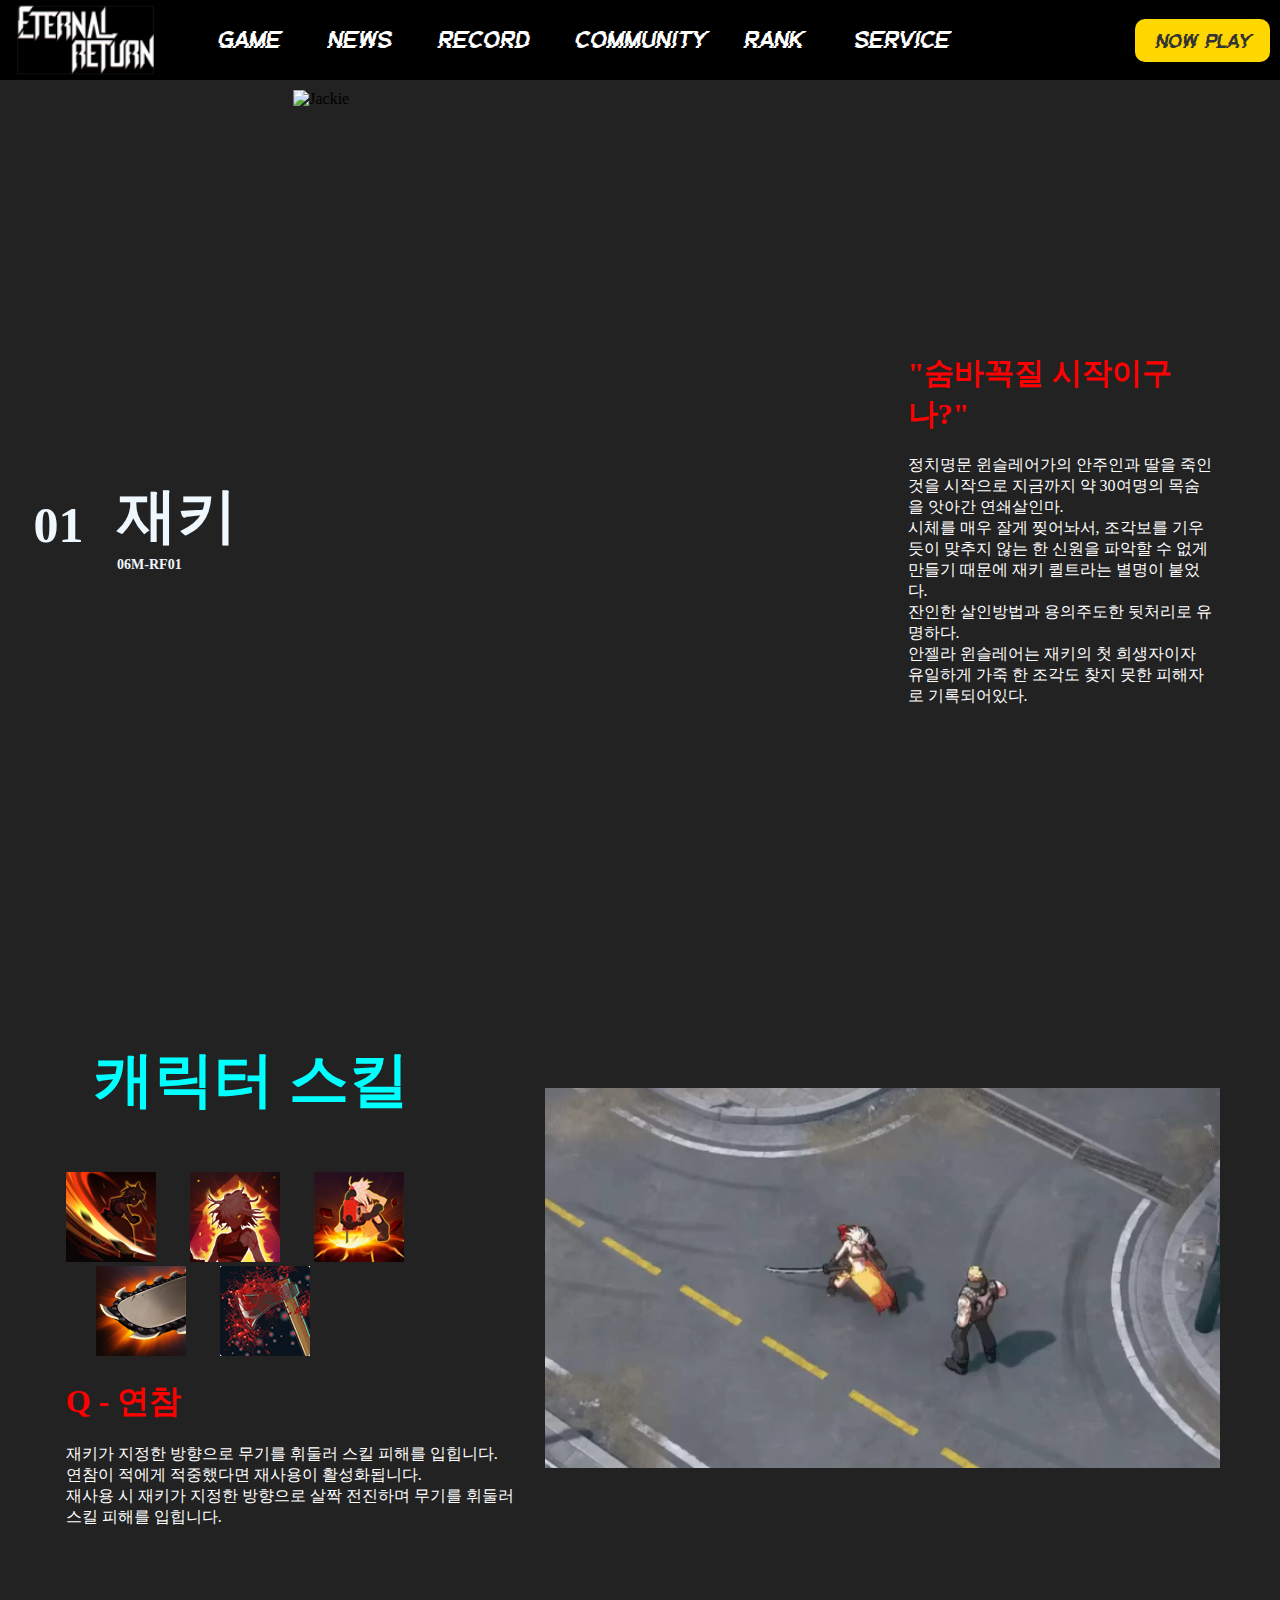
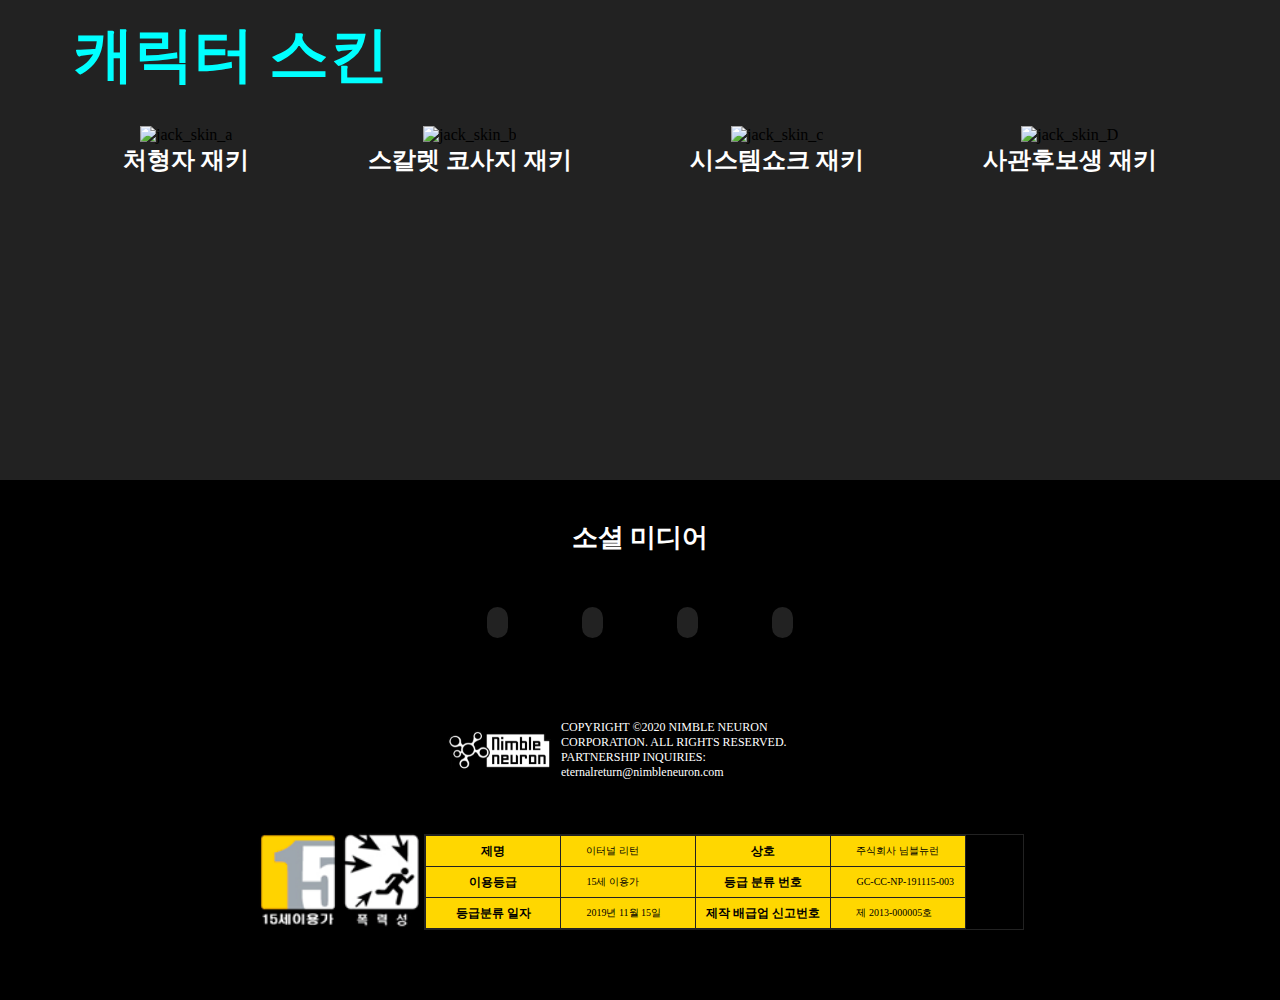
==== commit e61e945c: "34" ====
--- a/sub.html
+++ b/sub.html
@@ -6,6 +6,8 @@
     <title>Document</title>
     <link rel="stylesheet" href="css/reset.css">
     <link rel="stylesheet" href="css/sub.css">
+    <link rel="stylesheet" href="css/sub(769px).css">
+    <link rel="stylesheet" href="css/sub(1200-770px).css">
     <link rel="stylesheet" href="css/common.css">
     <link rel="stylesheet" href="https://use.fontawesome.com/releases/v6.0.0/css/all.css">
     <link rel="stylesheet" href="https://cdnjs.cloudflare.com/ajax/libs/font-awesome/4.7.0/css/font-awesome.min.css">
@@ -15,7 +17,13 @@
     <script>
         $(function () {
                 let hei = $(".character").outerHeight(true);
+                let wid = $(".character").outerWidth(true);
                 let page = 0;
+
+            $(window).resize(function(){
+                hei=$(".character").outerHeight(true);
+                wid=$(".character").outerWidth(true);
+            })
 
             function prev () {
                 $('.character:last').prependTo('.character_list');
@@ -26,10 +34,18 @@
                 if(page<0){
                     page=$(".img").length-1;
                     $(".img").eq(0).hide();
-                    $(".img").eq(page).fadeIn().css("display","flex")
+                    $(".img").eq(page).fadeIn().css("display","flex");
+                    $(".Character_skill").eq(0).hide();
+                    $(".Character_skill").eq(page).fadeIn().css("display","flex");
+                    $(".Character_skin").eq(0).hide();
+                    $(".Character_skin").eq(page).fadeIn().css("display","flex");
                 }else {
                     $(".img").eq(page+1).hide();
-                    $(".img").eq(page).fadeIn().css("display","flex") 
+                    $(".img").eq(page).fadeIn().css("display","flex");
+                    $(".Character_skill").eq(page+1).hide();
+                    $(".Character_skill").eq(page).fadeIn().css("display","flex");
+                    $(".Character_skin").eq(page+1).hide();
+                    $(".Character_skin").eq(page).fadeIn().css("display","flex");
                 }
             };
 
@@ -44,15 +60,59 @@
                         page=0;
                     }
                     $(".img").eq(page-1).hide();
-                    $(".img").eq(page).fadeIn().css("display","flex")  
+                    $(".img").eq(page).fadeIn().css("display","flex"); 
+                    $(".Character_skill").eq(page-1).hide();
+                    $(".Character_skill").eq(page).fadeIn().css("display","flex"); 
+                    $(".Character_skin").eq(page-1).hide();
+                    $(".Character_skin").eq(page).fadeIn().css("display","flex"); 
                 });
                 }               
+            };
+
+            function prev1 () {
+                $('.character:last').prependTo('.character_list');
+                $('.character_list').css('margin-left', -wid);
+                $('.character_list').stop().animate({ marginLeft: 0 }, 300);
+                page--;
+
+                if(page<0){
+                    page=$(".img").length-1;
+                    $(".img").eq(0).hide();
+                    $(".img").eq(page).fadeIn().css("display","flex");
+                    $(".Character_skill").eq(0).hide();
+                    $(".Character_skill").eq(page).fadeIn().css("display","flex");
+                    $(".Character_skin").eq(0).hide();
+                    $(".Character_skin").eq(page).fadeIn().css("display","flex");
+                }else {
+                    $(".img").eq(page+1).hide();
+                    $(".img").eq(page).fadeIn().css("display","flex");
+                    $(".Character_skill").eq(page+1).hide();
+                    $(".Character_skill").eq(page).fadeIn().css("display","flex");
+                    $(".Character_skin").eq(page+1).hide();
+                    $(".Character_skin").eq(page).fadeIn().css("display","flex");
+                }
+            };
+
+            function next1 () { 
+                if ($(this).is(':animated') == false) {
+                    $('.character_list').stop().animate({ marginLeft: -wid }, 300, function () {
+                    $('.character:first').appendTo('.character_list');
+                    $('.character_list').css({ marginLeft: 0 });
+                    page++;
                 
-                
-                 
-                
-                
+                    if(page>=$(".img").length){
+                        page=0;
+                    }
+                    $(".img").eq(page-1).hide();
+                    $(".img").eq(page).fadeIn().css("display","flex"); 
+                    $(".Character_skill").eq(page-1).hide();
+                    $(".Character_skill").eq(page).fadeIn().css("display","flex"); 
+                    $(".Character_skin").eq(page-1).hide();
+                    $(".Character_skin").eq(page).fadeIn().css("display","flex"); 
+                });
+                }               
             };
+            
 
             $('.prev').click(function () {
                 prev();
@@ -61,6 +121,62 @@
             $('.next').click(function () {
                 next();
             });
+
+            $('.prev1').click(function () {
+                prev1();
+            });
+
+            $('.next1').click(function () {
+                next1();
+            });
+
+            $(".b1").click(function(){
+                $(".text_Q").show();
+                $(".text_Q").siblings().hide();
+                $(".skill_Q").show();
+                $(".skill_Q").siblings().hide();
+            });
+
+            $(".b2").click(function(){
+                $(".text_W").show();
+                $(".text_W").siblings().hide();
+                $(".skill_W").show();
+                $(".skill_W").siblings().hide();
+            });
+
+            $(".b3").click(function(){
+                $(".text_E").show();
+                $(".text_E").siblings().hide();
+                $(".skill_E").show();
+                $(".skill_E").siblings().hide();
+            });
+
+            $(".b4").click(function(){
+                $(".text_R").show();
+                $(".text_R").siblings().hide();
+                $(".skill_R").show();
+                $(".skill_R").siblings().hide();
+            });
+
+            $(".b5").click(function(){
+                $(".text_P").show();
+                $(".text_P").siblings().hide();
+                $(".skill_P").show();
+                $(".skill_P").siblings().hide();
+            });
+
+            //작은 화면 메뉴바
+            $('.menu-trigger').click(function () {
+                $(this).toggleClass('active');
+                $('.menubar').slideToggle();
+            });
+
+            //작은 화면 서브 메뉴바
+            $('.main_menu>li').click(function () {
+                $('.sub').stop().slideUp();
+                $(this).find('.sub').stop().slideToggle();
+            });
+
         });
     </script>
 </head>
@@ -128,6 +244,7 @@
         <div id="slider">
             <div class="character_wrap">
                 <span class="prev"><i class="fa-solid fa-chevron-up"></i></span>
+                <span class="prev1"><i class="fa-solid fa-chevron-left"></i></span>
                 <div class="character_list">
                     <div class="character Jackie">
                         <h4>01</h4>
@@ -201,6 +318,7 @@
                     </div>
                 </div>
                 <span class="next"><i class="fa-solid fa-chevron-down"></i></span>
+                <span class="next1"><i class="fa-solid fa-chevron-right"></i></span>
             </div>
 
             <div class="character_img">
@@ -335,67 +453,862 @@
                 </div>
             </div>
         </div>
-    </div>
-
-
-    <section>
-
-    </section>
-
-    <div id="etc_content">
-
-    </div>
-
-
-    <footer>
-        <div class="media_box">
-            <h3>소셜 미디어</h3>
-            <a href="#"><i class="fa-brands fa-discord"></i></a>
-            <a href="#"><i class="fa-brands fa-twitter"></i></a>
-            <a href="#"><i class="fa-brands fa-youtube"></i></a>
-            <a href="#"><i class="fa-brands fa-facebook-f"></i></a>
-            <a href="#"><i class="fa-brands fa-reddit-alien"></i></a>
+
+
+
+        <section>
+            <div id="Skill_box">
+                <h1>캐릭터 스킬</h1>
+                <div class="Character_skill Jackie1">
+                    <div class="Skill_img">
+                        <button class="btn b1"><img src="img/Jackie_Q1.png" alt="jack_q"></button>
+                        <button class="btn b2"><img src="img/Jackie_W_Adrenaline Burst.png" alt="jack_w"></button>
+                        <button class="btn b3"><img src="img/Jackie_E_Leaping Strike.png" alt="jack_e"></button>
+                        <button class="btn b4"><img src="img/Jackie_R_Chainsaw Murderer.png" alt="jack_r"></button>
+                        <button class="btn b5"><img src="img/Jackie_P_Bloodfest.png" alt="jack_p"></button>
+                        <div class="Skill_text_box">
+                            <div class="Skill text_Q">
+                                <h2>Q - 연참</h2>
+                                <p>재키가 지정한 방향으로 무기를 휘둘러 스킬 피해를 입힙니다. <br>
+                                    연참이 적에게 적중했다면 재사용이 활성화됩니다. <br>
+                                    재사용 시 재키가 지정한 방향으로 살짝 전진하며 무기를 휘둘러 스킬 피해를 입힙니다.
+                                </p>
+                            </div>
+                            <div class="Skill text_W">
+                                <h2>W - 아드레날린 분비</h2>
+                                <p>
+                                    재키가 아드레날린을 활성화하여 이동 속도가 증가합니다. <br>
+                                    아드레날린이 활성화된 동안 출혈에 걸린 적을 향해 이동하면 이동 속도가 증가하고, <br>
+                                    출혈 상태의 적을 공격하면 자신의 잃은 체력에 비례해 체력을 회복합니다.
+                                </p>
+                            </div>
+                            <div class="Skill text_E">
+                                <h2>E - 습격</h2>
+                                <p>
+                                    재키가 지정한 위치로 점프하여, 주변의 적들에게 스킬 피해를 입힙니다.
+                                </p>
+                            </div>
+                            <div class="Skill text_R">
+                                <h2>R - 전기톱 살인마</h2>
+                                <p>
+                                    재키가 일정 시간동안 전기톱을 꺼내들어 기본 공격으로 추가 스킬 피해를 입힙니다. <br>
+                                    재키가 적 실험체 처치에 관여하면 지속 시간이 5초 증가합니다. <br>
+                                    전기톱 살인마가 발동되고 3초가 지나면 학살을 사용할 수 있습니다. <br>
+                                    <br>
+                                    학살: 재키가 전기톱을 크게 휘둘러 적의 잃은 체력에 비례하여 스킬 피해를 입힙니다.
+                                </p>
+                            </div>
+                            <div class="Skill text_P">
+                                <h2>패시브 - 피의 축제</h2>
+                                <p>
+                                    재키가 피해를 입힌 적 실험체가 3초 내에 빈사 또는 사망에 이르게 되면 재키의 일반 스킬 쿨다운이 초기화됩니다. <br>
+                                    재키가 스킬로 피해를 입히면 6초 동안 스킬 피해를 입히는 출혈을 부여합니다. <br>
+                                    재키는 출혈 상태의 대상에게 추가 스킬 피해를 입히고 출혈의 지속 시간을 갱신합니다.
+                                </p>
+                            </div>
+                        </div>
+                    </div>
+                    <div class="Skill_video">
+                        <div class="video skill_Q">
+                            <video src="video/재키Q.mp4" loop muted autoplay></video>
+                        </div>
+                        <div class="video skill_W">
+                            <video src="video/재키W.mp4" loop muted autoplay></video>
+                        </div>
+                        <div class="video skill_E">
+                            <video src="video/재키E.mp4" loop muted autoplay></video>
+                        </div>
+                        <div class="video skill_R">
+                            <video src="video/재키R.mp4" loop muted autoplay></video>
+                        </div>
+                        <div class="video skill_P">
+                            <video src="video/재키P.mp4" loop muted autoplay></video>
+                        </div>
+                    </div>
+                </div>
+                <div class="Character_skill Aya1">
+                    <div class="Skill_img">
+                        <button class="btn b1"><img src="img/Aya_Q_Double Shot.png" alt="jack_q"></button>
+                        <button class="btn b2"><img src="img/Aya_W_Steady Shot.png" alt="jack_w"></button>
+                        <button class="btn b3"><img src="img/Aya_E_Moving Turn.png" alt="jack_e"></button>
+                        <button class="btn b4"><img src="img/Aya_R_Black Cartridge.png" alt="jack_r"></button>
+                        <button class="btn b5"><img src="img/Aya_P_Aya_s Justice.png" alt="jack_p"></button>
+                        <div class="Skill_text_box">
+                            <div class="Skill text_Q">
+                                <h2>Q - 2연발</h2>
+                                <p>
+                                    아야가 대상을 향해 2번 빠르게 사격합니다. <br>
+                                    첫 발은 공격력의 100%의 기본 공격 피해를, <br>
+                                    두 번째 발은 스킬 피해를 입히며 아야의 공격 속도가 잠시 동안 증가합니다.
+                                </p>
+                            </div>
+                            <div class="Skill text_W">
+                                <h2>W - 고정 사격</h2>
+                                <p>
+                                    아야가 한 방향으로 1.6초 동안 총을 발사하여 6~8발을 연사합니다. <br>
+                                    추가 공격 속도 30%당 발사 탄환 수가 증가합니다. <br>
+                                    탄환은 명중 시 스킬 피해를 입힙니다.
+                                </p>
+                            </div>
+                            <div class="Skill text_E">
+                                <h2>E - 무빙턴</h2>
+                                <p>
+                                    아야가 지정한 방향으로 재빠르게 뜁니다.
+                                </p>
+                            </div>
+                            <div class="Skill text_R">
+                                <h2>R - 공포탄</h2>
+                                <p>
+                                    아야가 하늘을 향해 공포탄을 발사합니다. <br>
+                                    주변 적들은 스킬 피해를 입고 잠깐 공포에 질립니다.
+                                </p>
+                            </div>
+                            <div class="Skill text_P">
+                                <h2>P - 아야의 정의</h2>
+                                <p>
+                                    아야가 공격당하면 보호막이 생성되어 1.5초 동안 피해를 막아줍니다. <br>
+                                    적에게 공격을 할 때마다 아야의 정의의 쿨다운이 1초씩 감소합니다.
+                                </p>
+                            </div>
+                        </div>
+                    </div>
+                    <div class="Skill_video">
+                        <div class="video skill_Q">
+                            <video src="video/아야Q.mp4" loop muted autoplay></video>
+                        </div>
+                        <div class="video skill_W">
+                            <video src="video/아야W.mp4" loop muted autoplay></video>
+                        </div>
+                        <div class="video skill_E">
+                            <video src="video/아야E.mp4" loop muted autoplay></video>
+                        </div>
+                        <div class="video skill_R">
+                            <video src="video/아야R.mp4" loop muted autoplay></video>
+                        </div>
+                        <div class="video skill_P">
+                            <video src="video/아야P.mp4" loop muted autoplay></video>
+                        </div>
+                    </div>
+                </div>
+                <div class="Character_skill Hyunwoo1">
+                    <div class="Skill_img">
+                        <button class="btn b1"><img src="img/Hyunwoo_Q_Stomping Foot.png" alt="jack_q"></button>
+                        <button class="btn b2"><img src="img/Hyunwoo_W_Bluff.png" alt="jack_w"></button>
+                        <button class="btn b3"><img src="img/Hyunwoo_E_First Attack.png" alt="jack_e"></button>
+                        <button class="btn b4"><img src="img/Hyunwoo_R_Haymaker.png" alt="jack_r"></button>
+                        <button class="btn b5"><img src="img/Hyunwoo_P_Dogfight.png" alt="jack_p"></button>
+                        <div class="Skill_text_box">
+                            <div class="Skill text_Q">
+                                <h2>Q - 발 밟기</h2>
+                                <p>
+                                    아야가 공격당하면 보호막이 생성되어 1.5초 동안 피해를 막아줍니다. <br>
+                                    적에게 공격을 할 때마다 아야의 정의의 쿨다운이 1초씩 감소합니다.
+                                </p>
+                            </div>
+                            <div class="Skill text_W">
+                                <h2>W - 허세</h2>
+                                <p>
+                                    현우가 허세를 부려 도그파이트(P)를 활성화하고, 2.5초 동안 방어력이 증가합니다. <br>
+                                    지속 시간 동안 적에게 기본 공격을 받을 때마다 도그파이트(P) 중첩을 1 획득합니다.
+                                </p>
+                            </div>
+                            <div class="Skill text_E">
+                                <h2>E - 선빵필승</h2>
+                                <p>
+                                    현우가 지정한 방향으로 돌진하며, 적과 부딪히면 스킬 피해를 입히고 밀어냅니다. <br>
+                                    밀어낸 적이 벽에 부딪히면 스킬 피해를 입히고 1.5초 간 기절시킵니다.
+                                </p>
+                            </div>
+                            <div class="Skill text_R">
+                                <h2>R - 핵펀치</h2>
+                                <p>
+                                    현우가 1.5초 동안 힘을 충전한 후, 강력한 한 방을 날려 의 스킬 피해를 입히고 <br>
+                                    6초 동안 방어력을 25/30/35% 감소시킨 후 짧게 밀쳐냅니다.
+                                </p>
+                            </div>
+                            <div class="Skill text_P">
+                                <h2>P - 도그파이트</h2>
+                                <p>
+                                    현우가 적을 공격할 때마다 도그파이트 중첩을 1 얻고, 일정 중첩이 되면 도그파이트가 활성화됩니다. <br>
+                                    다음 공격은 대상에게 추가 스킬 피해를 입히며, <br>
+                                    현우는 일부 체력을 회복하고 허세(W)의 쿨다운이 2초 감소됩니다.
+                                </p>
+                            </div>
+                        </div>
+                    </div>
+                    <div class="Skill_video">
+                        <div class="video skill_Q">
+                            <video src="video/현우Q.mp4" loop muted autoplay></video>
+                        </div>
+                        <div class="video skill_W">
+                            <video src="video/현우W.mp4" loop muted autoplay></video>
+                        </div>
+                        <div class="video skill_E">
+                            <video src="video/현우E.mp4" loop muted autoplay></video>
+                        </div>
+                        <div class="video skill_R">
+                            <video src="video/현우R.mp4" loop muted autoplay></video>
+                        </div>
+                        <div class="video skill_P">
+                            <video src="video/현우P.mp4" loop muted autoplay></video>
+                        </div>
+                    </div>
+                </div>
+                <div class="Character_skill Magnus1">
+                    <div class="Skill_img">
+                        <button class="btn b1"><img src="img/Magnus_Q.png" alt="jack_q"></button>
+                        <button class="btn b2"><img src="img/Magnus_W.png" alt="jack_w"></button>
+                        <button class="btn b3"><img src="img/Magnus_E.png" alt="jack_e"></button>
+                        <button class="btn b4"><img src="img/Magnus_R.png" alt="jack_r"></button>
+                        <button class="btn b5"><img src="img/Magnus_P_Tough Body.png" alt="jack_p"></button>
+                        <div class="Skill_text_box">
+                            <div class="Skill text_Q">
+                                <h2>Q - 파쇄탄</h2>
+                                <p>
+                                    지면을 강하게 쳐 돌덩이를 날려 스킬 피해를 입힙니다. <br>
+                                    돌덩이에 적중된 대상은 2초 동안 이동 속도가 감소되며, <br>
+                                    감소된 이동 속도는 지속 시간에 걸쳐 천천히 회복됩니다.
+                                </p>
+                            </div>
+                            <div class="Skill text_W">
+                                <h2>W - 17 대 1</h2>
+                                <p>
+                                    매그너스가 무기를 휘둘러 4초 동안 스킬 피해를 일정 횟수 입힙니다.
+                                </p>
+                            </div>
+                            <div class="Skill text_E">
+                                <h2>E - 강타</h2>
+                                <p>
+                                    대상을 후려쳐 스킬 피해를 입히고,
+                                    매그너스가 바라보는 왼쪽 방향으로 3m 날려 버립니다.
+                                </p>
+                            </div>
+                            <div class="Skill text_R">
+                                <h2>R - 폭주 바이크</h2>
+                                <p>
+                                    매그너스가 바이크에 시동을 걸고, 7초 동안 진정한 사나이의 질주를 시작합니다. <br>
+                                    바이크의 속도는 점점 빨라지며 2초 후에 최대가 됩니다. <br>
+                                    바이크가 적이나 벽에 충돌하면 스킬 피해를 입힙니다.
+                                </p>
+                            </div>
+                            <div class="Skill text_P">
+                                <h2>P - 맷집</h2>
+                                <p>
+                                    매그너스가 적 실험체에게 기본 공격을 적중하면 근성 중첩을 1, 스킬을 적중하면 근성 중첩을 2 획득합니다. <br>
+                                    근성 중첩 당 방어력이 증가하며, 최대 12회 중첩됩니다. <br>
+                                    최대 중첩에 도달하면 매그너스의 초당 체력 재생이 증가합니다.
+                                </p>
+                            </div>
+                        </div>
+                    </div>
+                    <div class="Skill_video">
+                        <div class="video skill_Q">
+                            <video src="video/매그너스Q.mp4" loop muted autoplay></video>
+                        </div>
+                        <div class="video skill_W">
+                            <video src="video/매그너스W.mp4" loop muted autoplay></video>
+                        </div>
+                        <div class="video skill_E">
+                            <video src="video/매그너스E.mp4" loop muted autoplay></video>
+                        </div>
+                        <div class="video skill_R">
+                            <video src="video/매그너스R.mp4" loop muted autoplay></video>
+                        </div>
+                        <div class="video skill_P">
+                            <video src="video/매그너스P.mp4" loop muted autoplay></video>
+                        </div>
+                    </div>
+                </div>
+                <div class="Character_skill Fiora1">
+                    <div class="Skill_img">
+                        <button class="btn b1"><img src="img/Fiora_Q.png" alt="jack_q"></button>
+                        <button class="btn b2"><img src="img/Fiora_W.png" alt="jack_w"></button>
+                        <button class="btn b3"><img src="img/Fiora_E.png" alt="jack_e"></button>
+                        <button class="btn b4"><img src="img/Fiora_R.png" alt="jack_r"></button>
+                        <button class="btn b5"><img src="img/Fiora_P.png" alt="jack_p"></button>
+                        <div class="Skill_text_box">
+                            <div class="Skill text_Q">
+                                <h2>Q - 팡뜨</h2>
+                                <p>
+                                    피오라가 지정한 방향으로 공격하여 명중한 적에게 스킬 피해를 입힙니다.
+                                    끝 지점에 찔린 적에게는 스킬 피해를 주면서 1.5초 동안 이동 속도를 25% 감소시키고,
+                                    뚜셰 표식을 2회 중첩 시킵니다.
+                                </p>
+                            </div>
+                            <div class="Skill text_W">
+                                <h2>W - 아따끄 꽁뽀제</h2>
+                                <p>
+                                    피오라가 지정한 방향으로 무기를 빠르게 2회 휘둘러 각각의 스킬 피해를 입히고,
+                                    각각 뚜셰 표식을 중첩시킵니다.
+                                </p>
+                            </div>
+                            <div class="Skill text_E">
+                                <h2>E - 마르셰&롱빼</h2>
+                                <p>
+                                    피오라가 지정한 방향으로 돌진해서 부딪힌 적에게 스킬 피해를 입힙니다. <br>
+                                    <br>
+                                    적에게 적중 시 4초 이내에 스킬을 재사용하여 지정한 방향으로 이동할 수 있으며 벽을 넘을 수 있습니다.
+                                </p>
+                            </div>
+                            <div class="Skill text_R">
+                                <h2>R - 플레슈</h2>
+                                <p>
+                                    피오라가 지정한 방향으로 찌르기 공격을 통해 스킬 피해를 입히고, 1초 동안 적의 이동 속도를 50% 감소 시킵니다. <br>
+                                    플레슈는 9.85초 동안 최대 3번을 사용할 수 있으며, 뚜셰 표식이 최대로 중첩된 적에게는 스킬 피해를 추가로 입힙니다. <br>
+                                    플레슈가 적 실험체에게 적중할 때마다 피해량이 증가합니다.
+                                </p>
+                            </div>
+                            <div class="Skill text_P">
+                                <h2>P - 뚜셰</h2>
+                                <p>
+                                    피오라가 적에게 스킬을 적중시킬 때마다 뚜셰 표식을 중첩시킬 수 있습니다. <br>
+                                    뚜셰 표식이 최대로 중첩되었을 때 팡뜨(Q), 마르셰(E), 플레슈(R) 스킬을 통해 중첩을 터뜨리며 추가 효과를 줄 수 있습니다. <br>
+                                    레벨이 오를수록 최대 중첩량이 적어져 중첩을 더 쉽게 터뜨릴 수 있습니다.
+                                </p>
+                            </div>
+                        </div>
+                    </div>
+
+                    <div class="Skill_video">
+                        <div class="video skill_Q">
+                            <video src="video/피오라Q.mp4" loop muted autoplay></video>
+                        </div>
+                        <div class="video skill_W">
+                            <video src="video/피오라W.mp4" loop muted autoplay></video>
+                        </div>
+                        <div class="video skill_E">
+                            <video src="video/피오라E.mp4" loop muted autoplay></video>
+                        </div>
+                        <div class="video skill_R">
+                            <video src="video/피오라R.mp4" loop muted autoplay></video>
+                        </div>
+                        <div class="video skill_P">
+                            <video src="video/피오라P.mp4" loop muted autoplay></video>
+                        </div>
+                    </div>
+                </div>
+                <div class="Character_skill Nadine1">
+                    <div class="Skill_img">
+                        <button class="btn b1"><img src="img/Nadine_Q.png" alt="jack_q"></button>
+                        <button class="btn b2"><img src="img/Nadine_W.png" alt="jack_w"></button>
+                        <button class="btn b3"><img src="img/Nadine_E.png" alt="jack_e"></button>
+                        <button class="btn b4"><img src="img/Nadine_R.png" alt="jack_r"></button>
+                        <button class="btn b5"><img src="img/Nadine_P.png" alt="jack_p"></button>
+                        <div class="Skill_text_box">
+                            <div class="Skill text_Q">
+                                <h2>Q - 황소의 눈</h2>
+                                <p>
+                                    나딘이 2초에 걸쳐 힘을 모으며, 이동 속도가 서서히 줄어들어 20%까지 감소하고 스킬 사거리와 피해량이 2배까지 증가합니다. <br>
+                                    야성이 50 이상 중첩되어 있으면 스킬 사거리가 2.5배까지 증가합니다. <br>
+                                    스킬을 한 번 더 사용하면 화살을 발사하여 스킬 피해를 입힙니다.
+                                </p>
+                            </div>
+                            <div class="Skill text_W">
+                                <h2>W - 다람쥐 덫</h2>
+                                <p>
+                                    나딘이 지정한 위치에 다람쥐 덫을 던집니다. <br>
+                                    5초 이내에 재설치 범위 내에서 한 번 더 덫을 던질 수 있으며, <br>
+                                    연결된 덫에 걸린 적은 스킬 피해를 입으며 공격 속도 30%, 이동 속도를 감소시키고, <br>
+                                    5초 간 나딘에게 시야를 제공합니다.
+                                </p>
+                            </div>
+                            <div class="Skill text_E">
+                                <h2>E - 원숭이 와이어</h2>
+                                <p>
+                                    나딘이 지정한 위치에 와이어를 발사합니다. <br>
+                                    설치된 와이어는 8초간 10m 이내에서 유지되며, 와이어가 설치되어 있는 동안에는 공격 속도가 추가로 증가합니다. <br>
+                                    한 번 더 사용하면 와이어가 감기면서 나딘이 이동합니다.
+                                </p>
+                            </div>
+                            <div class="Skill text_R">
+                                <h2>R - 늑대 맹습</h2>
+                                <p>
+                                    유지 시간 동안 기본 공격을 3번 할 때마다 늑대를 소환하여 적을 공격하게 합니다. <br>
+                                    늑대는 나타나서 대상에게 달려들어 피해를 입히고, <br>
+                                    공격 속도 10%, 이동 속도 15/20/25%를 감소시킵니다.
+                                </p>
+                            </div>
+                            <div class="Skill text_P">
+                                <h2>P - 야성</h2>
+                                <p>
+                                    나딘이 야생동물을 사냥할 때 마다 야성 중첩을 획득 합니다.
+                                </p>
+                            </div>
+                        </div>
+                    </div>
+
+                    <div class="Skill_video">
+                        <div class="video skill_Q">
+                            <video src="video/나딘Q.mp4" loop muted autoplay></video>
+                        </div>
+                        <div class="video skill_W">
+                            <video src="video/나딘W.mp4" loop muted autoplay></video>
+                        </div>
+                        <div class="video skill_E">
+                            <video src="video/나딘E.mp4" loop muted autoplay></video>
+                        </div>
+                        <div class="video skill_R">
+                            <video src="video/나딘R.mp4" loop muted autoplay></video>
+                        </div>
+                        <div class="video skill_P">
+                            <video src="video/나딘P.mp4" loop muted autoplay></video>
+                        </div>
+                    </div>
+                </div>
+                <div class="Character_skill Zahir1">
+                    <div class="Skill_img">
+                        <button class="btn b1"><img src="img/Zahir_Q.png" alt="jack_q"></button>
+                        <button class="btn b2"><img src="img/Zahir_W.png" alt="jack_w"></button>
+                        <button class="btn b3"><img src="img/Zahir_E.png" alt="jack_e"></button>
+                        <button class="btn b4"><img src="img/Zahir_R.png" alt="jack_r"></button>
+                        <button class="btn b5"><img src="img/Zahir_P.png" alt="jack_p"></button>
+                        <div class="Skill_text_box">
+                            <div class="Skill text_Q">
+                                <h2>Q - 나라야나스트라</h2>
+                                <p>
+                                    자히르가 신의 힘을 빌려 일정 범위에 스킬 피해를 입힙니다.
+                                </p>
+                            </div>
+                            <div class="Skill text_W">
+                                <h2>W - 간디바</h2>
+                                <p>
+                                    차크람을 1개 소모하여 지정한 방향으로 차크람을 발사하며 적중된 적에게 의 스킬 피해를 입힙니다.
+                                </p>
+                            </div>
+                            <div class="Skill text_E">
+                                <h2>E - 바이바야스트라</h2>
+                                <p>
+                                    바람을 날려 스킬 피해를 입힙니다. 적중한 대상을 0.35초 동안 공중에 띄웁니다.
+                                </p>
+                            </div>
+                            <div class="Skill text_R">
+                                <h2>R - 바르가바스트라</h2>
+                                <p>
+                                    자히르가 크게 힘을 모아 지정한 방향을 향하여 순차적으로 차크람을 퍼붓습니다. <br>
+                                    최초로 스킬 피해를 주고 0.45초마다 스킬 피해를 입힙니다. <br>
+                                    적에게 사신의 눈이 없으면 사신의 눈을 부여합니다.
+                                </p>
+                            </div>
+                            <div class="Skill text_P">
+                                <h2>P - 사신의 눈</h2>
+                                <p>
+                                    적에게 스킬을 적중시키면 적에게 3초간 유지되는 <br>
+                                    사신의 눈 표식을 부여하고 대상의 시야를 제공 받습니다. <br>
+                                    또한, 자히르의 이동 속도가 증가하고 2초에 걸쳐 점점 감소합니다.
+                                </p>
+                            </div>
+                        </div>
+                    </div>
+
+                    <div class="Skill_video">
+                        <div class="video skill_Q">
+                            <video src="video/자히르Q.mp4" loop muted autoplay></video>
+                        </div>
+                        <div class="video skill_W">
+                            <video src="video/자히르W.mp4" loop muted autoplay></video>
+                        </div>
+                        <div class="video skill_E">
+                            <video src="video/자히르E.mp4" loop muted autoplay></video>
+                        </div>
+                        <div class="video skill_R">
+                            <video src="video/자히르R.mp4" loop muted autoplay></video>
+                        </div>
+                        <div class="video skill_P">
+                            <video src="video/자히르P.mp4" loop muted autoplay></video>
+                        </div>
+                    </div>
+                </div>
+                <div class="Character_skill Hart1">
+                    <div class="Skill_img">
+                        <button class="btn b1"><img src="img/Hart_Q_1.png" alt="jack_q"></button>
+                        <button class="btn b2"><img src="img/Hart_W_1.png" alt="jack_w"></button>
+                        <button class="btn b3"><img src="img/Hart_E_1.png" alt="jack_e"></button>
+                        <button class="btn b4"><img src="img/Hart_R_1.png" alt="jack_r"></button>
+                        <button class="btn b5"><img src="img/Hart_P_1.png" alt="jack_p"></button>
+                        <div class="Skill_text_box">
+                            <div class="Skill text_Q">
+                                <h2>Q - Delay</h2>
+                                <p>
+                                    하트가 기타를 치면 음표가 생성됩니다. 이후 스킬을 재사용할 수 있습니다.
+                                </p>
+                            </div>
+                            <div class="Skill text_W">
+                                <h2>W - OverDrive</h2>
+                                <p>
+                                    하트가 기타를 치면 일정 시간동안 공격력이 증가하고, 기본 공격 사거리가 0.4 증가합니다.
+                                </p>
+                            </div>
+                            <div class="Skill text_E">
+                                <h2>E - Flanger</h2>
+                                <p>
+                                    하트가 지정한 방향으로 짧게 이동한 이후 근처의 적에게 음파를 날려 피해를 입힙니다. <br>
+                                    이 스킬은 1회 재사용할 수 있습니다.
+                                </p>
+                            </div>
+                            <div class="Skill text_R">
+                                <h2>R - Peacemaker</h2>
+                                <p>
+                                    하트가 5초간 기타를 쳐서 모든 대상을 춤추게 합니다. <br>
+                                    기타를 치는 동안 0.5초마다 자신의 체력을 회복시킵니다.
+                                </p>
+                            </div>
+                            <div class="Skill text_P">
+                                <h2>P - Feedback</h2>
+                                <p>
+                                    하트가 기본 공격으로 적에게 피해를 입힐 때마다 스태미나를 회복합니다.
+                                </p>
+                            </div>
+                        </div>
+                    </div>
+
+                    <div class="Skill_video">
+                        <div class="video skill_Q">
+                            <video src="video/하트Q.mp4" loop muted autoplay></video>
+                        </div>
+                        <div class="video skill_W">
+                            <video src="video/하트W.mp4" loop muted autoplay></video>
+                        </div>
+                        <div class="video skill_E">
+                            <video src="video/하트E.mp4" loop muted autoplay></video>
+                        </div>
+                        <div class="video skill_R">
+                            <video src="video/하트R.mp4" loop muted autoplay></video>
+                        </div>
+                        <div class="video skill_P">
+                            <video src="video/하트P.mp4" loop muted autoplay></video>
+                        </div>
+                    </div>
+                </div>
+                <div class="Character_skill Isol1">
+                    <div class="Skill_img">
+                        <button class="btn b1"><img src="img/Isol_Q.png" alt="jack_q"></button>
+                        <button class="btn b2"><img src="img/Isol_W.png" alt="jack_w"></button>
+                        <button class="btn b3"><img src="img/Isol_E.png" alt="jack_e"></button>
+                        <button class="btn b4"><img src="img/Isol_R.png" alt="jack_r"></button>
+                        <button class="btn b5"><img src="img/Isol_P.png" alt="jack_p"></button>
+                        <div class="Skill_text_box">
+                            <div class="Skill text_Q">
+                                <h2>Q - 셈텍스 폭탄</h2>
+                                <p>
+                                    아이솔이 적이나 지면에 부착되는 폭탄을 던집니다. <br>
+                                    폭탄이 지면에 설치된 경우 3초 뒤 폭발하고 스킬 피해와 함께 0.6초 동안 속박 상태로 만듭니다.
+                                </p>
+                            </div>
+                            <div class="Skill text_W">
+                                <h2>W - 화망</h2>
+                                <p>
+                                    아이솔이 2초 동안 전방을 향해 무기를 난사하여 0.33초 간격으로 스킬 피해를 입힙니다.
+                                </p>
+                            </div>
+                            <div class="Skill text_E">
+                                <h2>E - 은밀 기동</h2>
+                                <p>
+                                    아이솔이 앞으로 구르며 이동합니다. <br>
+                                    이동 후 일정 시간동안 은신 상태가 됩니다. 이동을 제외한 행동을 하면 은신 상태가 해제됩니다.
+                                </p>
+                            </div>
+                            <div class="Skill text_R">
+                                <h2>R - Mok제 폭탄</h2>
+                                <p>
+                                    아이솔이 Mok제 폭탄을 설치합니다. Mok제 폭탄은 45초 동안 적을 감지하며, <br>
+                                    범위 안에 적이 들어오면 폭발하여 스킬 피해를 입힙니다. <br>
+                                    최대 2개까지 보유할 수 있으며, 2개까지 설치할 수 있습니다.
+                                </p>
+                            </div>
+                            <div class="Skill text_P">
+                                <h2>P - 유격전</h2>
+                                <p>
+                                    아이솔이 트랩을 설치하는 시간이 감소합니다. <br>
+                                    아이솔이 설치한 트랩에 피해를 받은 대상은 3초 동안 방어력이 감소합니다.
+                                </p>
+                            </div>
+                        </div>
+                    </div>
+
+                    <div class="Skill_video">
+                        <div class="video skill_Q">
+                            <video src="video/아이솔Q.mp4" loop muted autoplay></video>
+                        </div>
+                        <div class="video skill_W">
+                            <video src="video/아이솔W.mp4" loop muted autoplay></video>
+                        </div>
+                        <div class="video skill_E">
+                            <video src="video/아이솔E.mp4" loop muted autoplay></video>
+                        </div>
+                        <div class="video skill_R">
+                            <video src="video/아이솔R.mp4" loop muted autoplay></video>
+                        </div>
+                        <div class="video skill_P">
+                            <video src="video/아이솔P.mp4" loop muted autoplay></video>
+                        </div>
+                    </div>
+                </div>
+                <div class="Character_skill Lidailin1">
+                    <div class="Skill_img">
+                        <button class="btn b1"><img src="img/Li Dailin_Q.png" alt="jack_q"></button>
+                        <button class="btn b2"><img src="img/Li Dailin_W.png" alt="jack_w"></button>
+                        <button class="btn b3"><img src="img/Li Dailin_E.png" alt="jack_e"></button>
+                        <button class="btn b4"><img src="img/Li Dailin_R.png" alt="jack_r"></button>
+                        <button class="btn b5"><img src="img/Li Dailin_P.png" alt="jack_p"></button>
+                        <div class="Skill_text_box">
+                            <div class="Skill text_Q">
+                                <h2>Q - 호연각</h2>
+                                <p>
+                                    리 다이린이 앞으로 짧게 돌진하며 범위 내의 적들에게 스킬 피해를 입힙니다. <br>
+                                    이 스킬은 2회 다시 사용할 수 있습니다.
+                                </p>
+                            </div>
+                            <div class="Skill text_W">
+                                <h2>W - 술마시기</h2>
+                                <p>
+                                    리 다이린이 0.8초 동안 술을 마셔 취기를 45만큼 충전하며 기본 공격을 회피하며 받는 스킬 피해가 감소합니다. <br>
+                                    리 다이린이 기본 공격을 하면 술 마시기 쿨다운이 1초 감소합니다.
+                                </p>
+                            </div>
+                            <div class="Skill text_E">
+                                <h2>E - 술뿌리기</h2>
+                                <p>
+                                    리 다이린이 부채꼴 모양으로 술을 뿜어, <br>
+                                    범위 안의 적들의 이동 속도를 2초 동안 만큼 감소시키며 스킬 피해를 입힙니다.
+                                </p>
+                            </div>
+                            <div class="Skill text_R">
+                                <h2>R - 취호격파산</h2>
+                                <p>
+                                    리 다이린이 방해 효과 면역 상태로 빠르게 돌진하여 부딪친 적을 제압하고 <br>
+                                    4회 연타하여 각 타격마다 적의 잃은 체력에 비례해 스킬 피해를 입힙니다.
+                                </p>
+                            </div>
+                            <div class="Skill text_P">
+                                <h2>P - 취기</h2>
+                                <p>
+                                    리 다이린은 술 마시기를 사용해 취기를 채울 수 있습니다. <br>
+                                    취기에 따라 맹호청권이 발동합니다.
+                                </p>
+                            </div>
+                        </div>
+                    </div>
+                    <div class="Skill_video">
+                        <div class="video skill_Q">
+                            <video src="video/리다이린Q.mp4" loop muted autoplay></video>
+                        </div>
+                        <div class="video skill_W">
+                            <video src="video/리다이린W.mp4" loop muted autoplay></video>
+                        </div>
+                        <div class="video skill_E">
+                            <video src="video/리다이린E.mp4" loop muted autoplay></video>
+                        </div>
+                        <div class="video skill_R">
+                            <video src="video/리다이린R.mp4" loop muted autoplay></video>
+                        </div>
+                        <div class="video skill_P">
+                            <video src="video/리다이린P.mp4" loop muted autoplay></video>
+                        </div>
+                    </div>
+                </div>
+            </div>
+        </section>
+
+        <div id="etc_content">
+            <div class="Character_skin_list">
+                <h1>캐릭터 스킨</h1>
+                <div class="Character_skin Jackie1">
+                    <div class="Skin SA">
+                        <img src="img/Executioner Jackie.png" alt="jack_skin_a">
+                        <h2>처형자 재키</h2>
+                    </div>
+                    <div class="Skin SB">
+                        <img src="img/Scarlet Corsage Jackie.png" alt="jack_skin_b">
+                        <h2>스칼렛 코사지 재키</h2>
+                    </div>
+                    <div class="Skin SC">
+                        <img src="img/Overvolt Jackie.png" alt="jack_skin_c">
+                        <h2>시스템쇼크 재키</h2>
+                    </div>
+                    <div class="Skin SD">
+                        <img src="img/Cadet Jackie.png" alt="jack_skin_D">
+                        <h2>사관후보생 재키</h2>
+                    </div>
+                </div>
+                <div class="Character_skin Aya1">
+                    <div class="Skin SA">
+                        <img src="img/On-Duty Aya.png" alt="aya_skin_a">
+                        <h2>경찰 아야</h2>
+                    </div>
+                    <div class="Skin SB">
+                        <img src="img/Midsummer Festival Aya.png" alt="aya_skin_b">
+                        <h2>불꽃놀이 아야</h2>
+                    </div>
+                </div>
+                <div class="Character_skin Hyunwoo1">
+                    <div class="Skin SA">
+                        <img src="img/Street Fiend Hyunwoo.png" alt="hyun_skin_a">
+                        <h2>뒷골목 현우</h2>
+                    </div>
+                    <div class="Skin SB">
+                        <img src="img/Red Devil Hyunwoo.png" alt="hyun_skin_b">
+                        <h2>레드데블 현우</h2>
+                    </div>
+                    <div class="Skin SC">
+                        <img src="img/Cadet Hyunwoo.png" alt="hyun_skin_c">
+                        <h2>사관후보생 현우</h2>
+                    </div>
+                    <div class="Skin SD">
+                        <img src="img/Sweet Beast Hyunwoo.png" alt="hyun_skin_D">
+                        <h2>맷현우</h2>
+                    </div>
+                </div>
+                <div class="Character_skin Magnus1">
+                    <div class="Skin SA">
+                        <img src="img/Boss Magnus.png" alt="mag_skin_a">
+                        <h2>보스 매그너스</h2>
+                    </div>
+                    <div class="Skin SB">
+                        <img src="img/Tropical Party Magnus.png" alt="mag_skin_b">
+                        <h2>남국 매그너스</h2>
+                    </div>
+                    <div class="Skin SC">
+                        <img src="img/Rebel Magnus.png" alt="mag_skin_c">
+                        <h2>반항아 매그너스</h2>
+                    </div>
+                </div>
+                <div class="Character_skin Fiora1">
+                    <div class="Skin SA">
+                        <img src="img/Lieutenant Fiora.png" alt="fiora_skin_a">
+                        <h2>장교 피오라</h2>
+                    </div>
+                    <div class="Skin SB">
+                        <img src="img/Muskateer Fiora.png" alt="fiora_skin_b">
+                        <h2>총사 피오라</h2>
+                    </div>
+                    <div class="Skin SC">
+                        <img src="img/Fiora_Skin_03.png" alt="fiora_skin_c">
+                        <h2>파티 드레스 피오라</h2>
+                    </div>
+                </div>
+                <div class="Character_skin Nadine1">
+                    <div class="Skin SA">
+                        <img src="img/Neon Huntress Nadine.png" alt="nadi_skin_a">
+                        <h2>헌터 나딘</h2>
+                    </div>
+                    <div class="Skin SB">
+                        <img src="img/Little Nadine Riding Hood.png" alt="nadi_skin_b">
+                        <h2>빨간망토 나딘</h2>
+                    </div>
+                    <div class="Skin SC">
+                        <img src="img/nadi.png" alt="nadi_skin_c">
+                        <h2>야생의 부름 나딘</h2>
+                    </div>
+                </div>
+                <div class="Character_skin Zahir1">
+                    <div class="Skin SA">
+                        <img src="img/Glided Reaper Zahir.png" alt="za_skin_a">
+                        <h2>사신 자히르</h2>
+                    </div>
+                    <div class="Skin SB">
+                        <img src="img/Cobalt Evolution Zahir.jpg" alt="za_skin_b">
+                        <h2>사이코시스 자히르</h2>
+                    </div>
+                </div>
+                <div class="Character_skin Hart1">
+                    <div class="Skin SA">
+                        <img src="img/Band Leader Hart.png" alt="hart_skin_a">
+                        <h2>밴드리더 하트</h2>
+                    </div>
+                    <div class="Skin SB">
+                        <img src="img/Winter Carnival Hart.png" alt="hart_skin_b">
+                        <h2>눈꽃축제 하트</h2>
+                    </div>
+                    <div class="Skin SC">
+                        <img src="img/HART_Skin_03.png" alt="hart_skin_c">
+                        <h2>퍼플퀸 하트</h2>
+                    </div>
+                </div>
+                <div class="Character_skin Isol1">
+                    <div class="Skin SA">
+                        <img src="img/Wasteland Isol.png" alt="isol_skin_a">
+                        <h2>아포칼립스 아이솔</h2>
+                    </div>
+                    <div class="Skin SB">
+                        <img src="img/hunterisol.jpg_large" alt="isol_skin_b">
+                        <h2>고스트헌터 아이솔</h2>
+                    </div>
+                    <div class="Skin SC">
+                        <img src="img/116.Isol_Skin_03.png" alt="isol_skin_c">
+                        <h2>새해토끼 아이솔</h2>
+                    </div>
+                </div>
+                <div class="Character_skin Lidailin1">
+                    <div class="Skin SA">
+                        <img src="img/Jade Drifter Li Dailin.png" alt="lida_skin_a">
+                        <h2>여행자 리 다이린</h2>
+                    </div>
+                    <div class="Skin SB">
+                        <img src="img/Rebel Li Dailin.png" alt="lida_skin_b">
+                        <h2>반항아 리 다이린</h2>
+                    </div>
+                    <div class="Skin SC">
+                        <img src="img/Dragon Dance Li Dailin.png" alt="lida_skin_c">
+                        <h2>용 다이린</h2>
+                    </div>
+                    <div class="Skin SD">
+                        <img src="img/Festive Roar Li Dailin.png" alt="hyun_skin_D">
+                        <h2>어흥다이린</h2>
+                    </div>
+                </div>
+            </div>
         </div>
 
-        <div class="logo_footer">
-            <img src="img/logo-nimbleneuron.png" alt="nimble">
-            <p>COPYRIGHT ©2020 NIMBLE NEURON CORPORATION. ALL RIGHTS RESERVED.
-                PARTNERSHIP INQUIRIES: eternalreturn@nimbleneuron.com
-            </p>
-        </div>
-
-
-        <div class="regulration">
-            <img src="img/gr-15.png" alt="gr_15">
-            <img src="img/gr-violence.png" alt="gr_vio">
-            <table>
-                <thead>
-                    <tr>
-                        <th>제명</th>
-                        <td>이터널 리턴</td>
-                        <th>상호</th>
-                        <td>주식회사 님블뉴런</td>
-                    </tr>
-                </thead>
-                <tbody>
-                    <tr>
-                        <th>이용등급</th>
-                        <td>15세 이용가</td>
-                        <th>등급 분류 번호</th>
-                        <td>GC-CC-NP-191115-003</td>
-                    </tr>
-                </tbody>
-                <tfoot>
-                    <tr>
-                        <th>등급분류 일자</th>
-                        <td>2019년 11월 15일</td>
-                        <th>제작 배급업 신고번호</th>
-                        <td>제 2013-000005호</td>
-                    </tr>
-                </tfoot>
-            </table>
-        </div>
-    </footer>
+
+        <footer>
+            <div class="media_box">
+                <h3>소셜 미디어</h3>
+                <a href="#"><i class="fa-brands fa-discord"></i></a>
+                <a href="#"><i class="fa-brands fa-twitter"></i></a>
+                <a href="#"><i class="fa-brands fa-youtube"></i></a>
+                <a href="#"><i class="fa-brands fa-facebook-f"></i></a>
+                <a href="#"><i class="fa-brands fa-reddit-alien"></i></a>
+            </div>
+
+            <div class="logo_footer">
+                <img src="img/logo-nimbleneuron.png" alt="nimble">
+                <p>COPYRIGHT ©2020 NIMBLE NEURON CORPORATION. ALL RIGHTS RESERVED.
+                    PARTNERSHIP INQUIRIES: eternalreturn@nimbleneuron.com
+                </p>
+            </div>
+
+
+            <div class="regulration">
+                <img src="img/gr-15.png" alt="gr_15">
+                <img src="img/gr-violence.png" alt="gr_vio">
+                <table>
+                    <thead>
+                        <tr>
+                            <th>제명</th>
+                            <td>이터널 리턴</td>
+                            <th>상호</th>
+                            <td>주식회사 님블뉴런</td>
+                        </tr>
+                    </thead>
+                    <tbody>
+                        <tr>
+                            <th>이용등급</th>
+                            <td>15세 이용가</td>
+                            <th>등급 분류 번호</th>
+                            <td>GC-CC-NP-191115-003</td>
+                        </tr>
+                    </tbody>
+                    <tfoot>
+                        <tr>
+                            <th>등급분류 일자</th>
+                            <td>2019년 11월 15일</td>
+                            <th>제작 배급업 신고번호</th>
+                            <td>제 2013-000005호</td>
+                        </tr>
+                    </tfoot>
+                </table>
+            </div>
+        </footer>
     </div>
 </body>
 </html>--- a/css/sub.css
+++ b/css/sub.css
@@ -1,8 +1,14 @@
 @charset "utf-8";
+@font-face {font-family: "Cyberwar"; src: url(../font/CyberwarRegular-7BX0E.ttf) format('truetype')}
+@font-face {font-family: "Glitch Goblin"; src: url(../font/GlitchGoblin-2O87v.ttf) format('truetype');}
+@import url(//fonts.googleapis.com/earlyaccess/notosanskr.css);
 
-
+.notosanskr * { 
+ font-family: 'Noto Sans KR', sans-serif;
+}
+@media (min-width:1200px){
 #slider {width: 100%; height: 900px; display: flex; align-items: center; justify-content: space-between; background-color: #222;}
-.character_wrap {width: 23%; height: 230px; overflow: hidden; position: relative;}
+.character_wrap {width: 27%; height: 200px; overflow: hidden; position: relative;}
 .prev {color: #fff; font-size: 40px; position: absolute; top: 0; left: 50%; transform: translateX(-50%); }
 .prev:hover {cursor: pointer;}
 .next {color: #fff; font-size: 40px; position: absolute; bottom: 0; left: 50%; transform: translateX(-50%);}
@@ -13,12 +19,12 @@
 .character h4 {width: 20%; font-size: 50px; text-align: center; color: aliceblue;}
 
 
-.list_text {display: flex;flex-flow: row wrap; padding-left: 30px;}
+.list_text {display: flex;flex-flow: row wrap; padding-left: 30px; flex-shrink: 0;}
 .list_text h1 {font-size: 60px; color: aliceblue;}
 .list_text h5 {width: 60%; font-size: 14px; color: aliceblue;}
 .list_text:hover {cursor: pointer;}
 
-.character_img {width: 80%;position: absolute; left: 55%;transform: translateX(-45%);}
+.character_img {width: 80%;position: absolute; left: 55%;transform: translateX(-45%); z-index: 5;}
 .character_img img{width: 70%;margin-left: 50px;}
 .img {height: 900px;}
 .img img{float: left; align-self: flex-start; height: 100vh; width: 40vw; padding-top: 10px;}
@@ -27,11 +33,39 @@
 .img_textbox p { font-size: 16px; color: #fff;}
 
 
-section {width: 100%; height: 900px; background-color: pink;}
+section {width: 100%; height: 600px; background-color: #222; position: relative; z-index: 1;}
 
-#etc_content {width: 100%; height: 500px; background-color: yellowgreen;}
+#Skill_box {width: 90%; height: 90%; position: absolute; top: 50%; left: 50%; transform: translate(-50%, -50%); }
+#Skill_box > h1 {font-size: 60px; margin: 30px 0 0 30px; color: cyan;}
+.Character_skill {width: 100%;height: 100%;display: flex; justify-content: space-around; align-items: center; position: absolute; top: 50%; left: 50%; transform: translate(-50%, -50%);}
+.Skill_img {width: 40%; height: 40%;}
+.btn {border: none; width: 90px; height: 90px; margin-left: 30px; cursor: pointer;}
+.btn > img {width: 90px; height: 90px;}
+button:nth-of-type(1) {margin: 0;}
+.video video {width: 100%; height: 380px;margin-left: 10px;}
+
+.Skill > h2 {font-size: 32px; margin-top: 20px; margin-bottom: 20px; color: red;}
+.Skill > p {font-size: 16px; color: #fff;}
+
+#etc_content {width: 100%; height: 500px;background-color: #222; position: relative;}
+.Character_skin_list {width: 90%; height: 90%; position: absolute; top: 50%; left: 50%; transform: translate(-50%, -50%);}
+.Character_skin_list > h1 {font-size: 60px; color: cyan; margin: 10px 0 30px 10px;}
+.Character_skin {justify-content: space-around; text-align: center; flex-flow: row;}
+.Skin > h2 {color: #fff;}
+.Skin img {width: 90%; height: 280px;}
+/*
+.Magnus h4 {font-size: 3.33vw;}
+.Magnus>.list_text>h1{font-size: 3.4vw;}
+.Magnus>.list_text>h5{font-size: 1.17vw;}
+
+.Lidailin h4 {font-size: 3.33vw;}
+.Lidailin>.list_text>h1{font-size: 3.35vw;}
+.Lidailin>.list_text>h5{font-size: 1.17vw;}
+*/
 
 
+.prev1 {display: none;}
+.next1 {display: none;}
 
 .Jackie1 {display: flex;}
 .Aya1 {display: none;}
@@ -42,4 +76,17 @@
 .Zahir1 {display: none;}
 .Hart1 {display: none;}
 .Isol1 {display: none;}
-.Lidailin1 {display: none;}+.Lidailin1 {display: none;}
+
+.skill_Q {display: block;}
+.skill_W {display: none;}
+.skill_E {display: none;}
+.skill_R {display: none;}
+.skill_P {display: none;}
+
+.text_Q {display: block;}
+.text_W {display: none;}
+.text_E {display: none;}
+.text_R {display: none;}
+.text_P {display: none;}
+}--- a/css/sub(769px).css
+++ b/css/sub(769px).css
@@ -0,0 +1,90 @@
+@charset "utf-8";
+@font-face {font-family: "Cyberwar"; src: url(../font/CyberwarRegular-7BX0E.ttf) format('truetype')}
+@font-face {font-family: "Glitch Goblin"; src: url(../font/GlitchGoblin-2O87v.ttf) format('truetype');}
+@import url(//fonts.googleapis.com/earlyaccess/notosanskr.css);
+
+.notosanskr * { 
+ font-family: 'Noto Sans KR', sans-serif;
+}
+@media (max-width:769px){
+#slider {width: 100%; height: 1200px; display: flex; justify-content: center; background-color: #222; flex-flow: row wrap;}
+.character_wrap {width: 350px; height: 120px; overflow: hidden; position: relative;}
+.prev1 {color: #fff; font-size: 40px; position: absolute; top: 28%; left: 0; z-index: 1;}
+.prev1:hover {cursor: pointer;}
+.next1 {color: #fff; font-size: 40px; position: absolute; top: 28%; right: 0;}
+.next1:hover {cursor: pointer;}
+
+.character_list {width: 100%;height: 250px;display: flex; flex-direction: row; justify-content: flex-start; position: absolute; left: 30px;}
+.character {display: flex; flex-flow: row wrap; justify-content: center;align-items: flex-start; height: 100px;box-sizing: content-box;}
+.character h4 {width: 100%; font-size: 30px; text-align: center; color: aliceblue;}
+
+
+.list_text {display: flex;flex-flow: row wrap;width: 300px;}
+.list_text h1 {width: 100%;font-size: 40px; color: aliceblue; text-align: center; flex-shrink: 0;}
+.list_text h5 {width: 100%; font-size: 14px; color: aliceblue; text-align: center;}
+.list_text:hover {cursor: pointer;}
+
+.character_img {z-index: 1;}
+.character_img img{width: 100%}
+.img {width: 100%;height: 900px; flex-flow: row wrap;}
+.img img{align-self: flex-start; margin-top: -70px; max-height: 900px;}
+.img_textbox {width: 90%;display: flex; flex-flow: row wrap; align-content: center;margin-left: 5%; margin-right: 5%;}
+.img_textbox h3 {width: 100%; font-size: 30px; color: red; margin-bottom: 20px;}
+.img_textbox p { font-size: 16px; color: #fff;}
+
+
+section {width: 100%; height: 1000px; background-color: #222; position: relative; z-index: 1;}
+
+#Skill_box {width: 90%; height: 90%; position: absolute; top: 50%; left: 50%; transform: translate(-50%, -50%); }
+#Skill_box > h1 {font-size: 60px; margin: 30px 0 0 0px; color: cyan;}
+.Character_skill {width: 100%;height: 100%;display: flex; justify-content: flex-start; align-items: center; position: absolute; top: 35%; left: 50%; transform: translate(-50%, -50%); flex-direction: column-reverse}
+.Skill_img {width: 100%; height: 40%;display: flex; flex-flow: row wrap; justify-content: center; align-content: flex-start;}
+.btn {border: none; width: 90px; height: 90px; margin-left: 30px; cursor: pointer;margin-top: 20px;}
+.btn > img {width: 90px; height: 90px;}
+button:nth-of-type(1) {margin-left: 0;}
+.video video {width: 100%; max-width: 480px;}
+
+.Skill > h2 {font-size: 32px; margin-top: 20px; margin-bottom: 20px; color: red;}
+.Skill > p {font-size: 16px; color: #fff;}
+
+#etc_content {width: 100%; height: 1700px;background-color: #222; position: relative;}
+.Character_skin_list {width: 90%; height: 90%; position: absolute; top: 50%; left: 50%; transform: translate(-50%, -50%);}
+.Character_skin_list > h1 {font-size: 60px; color: cyan; margin: 10px 0 30px 10px;}
+.Character_skin {justify-content: space-around; text-align: center; flex-flow: row wrap;}
+.Skin {margin-top: 40px;}
+.Skin > h2 {color: #fff;}
+.Skin img {width: 380px; height: 280px;}
+
+.prev {display: none;}
+.next {display: none;}
+
+
+
+
+
+
+
+
+.Jackie1 {display: flex;}
+.Aya1 {display: none;}
+.Hyunwoo1 {display: none;}
+.Magnus1 {display: none;}
+.Fiora1 {display: none;}
+.Nadine1 {display: none;}
+.Zahir1 {display: none;}
+.Hart1 {display: none;}
+.Isol1 {display: none;}
+.Lidailin1 {display: none;}
+
+.skill_Q {display: block;}
+.skill_W {display: none;}
+.skill_E {display: none;}
+.skill_R {display: none;}
+.skill_P {display: none;}
+
+.text_Q {display: block;}
+.text_W {display: none;}
+.text_E {display: none;}
+.text_R {display: none;}
+.text_P {display: none;}
+}--- a/css/sub(1200-770px).css
+++ b/css/sub(1200-770px).css
@@ -0,0 +1,83 @@
+@charset "utf-8";
+@font-face {font-family: "Cyberwar"; src: url(../font/CyberwarRegular-7BX0E.ttf) format('truetype')}
+@font-face {font-family: "Glitch Goblin"; src: url(../font/GlitchGoblin-2O87v.ttf) format('truetype');}
+@import url(//fonts.googleapis.com/earlyaccess/notosanskr.css);
+
+.notosanskr * { 
+ font-family: 'Noto Sans KR', sans-serif;
+}
+@media (min-width:770px) and (max-width:1199px){
+#slider {width: 100%; height: 1400px; display: flex; justify-content: center; background-color: #222; flex-flow: row wrap; z-index: 1;}
+.character_wrap {width: 350px; height: 120px; overflow: hidden; position: relative;}
+.prev1 {color: #fff; font-size: 40px; position: absolute; top: 28%; left: 0; z-index: 1;}
+.prev1:hover {cursor: pointer;}
+.next1 {color: #fff; font-size: 40px; position: absolute; top: 28%; right: 0;}
+.next1:hover {cursor: pointer;}
+    
+.character_list {width: 100%;height: 250px;display: flex; flex-direction: row; justify-content: flex-start; position: absolute; left: 30px;}
+.character {display: flex; flex-flow: row wrap; justify-content: center;align-items: flex-start; height: 100px;box-sizing: content-box;}
+.character h4 {width: 100%; font-size: 30px; text-align: center; color: aliceblue;}
+    
+    
+.list_text {display: flex;flex-flow: row wrap;width: 300px;}
+.list_text h1 {width: 100%;font-size: 40px; color: aliceblue; text-align: center; flex-shrink: 0;}
+.list_text h5 {width: 100%; font-size: 14px; color: aliceblue; text-align: center;}
+.list_text:hover {cursor: pointer;}
+    
+.character_img {z-index: 1;}
+.character_img img{width: 100%}
+.img {width: 100%;height: 900px; flex-flow: row wrap;}
+.img img{align-self: flex-start; margin-top: -70px; max-height: 900px;}
+.img_textbox {width: 90%;display: flex; flex-flow: row wrap; align-content: center;margin-left: 5%; margin-right: 5%;}
+.img_textbox h3 {width: 100%; font-size: 30px; color: red; margin-bottom: 20px;}
+.img_textbox p { font-size: 16px; color: #fff;}
+    
+    
+section {width: 100%; height: 800px; background-color: #222; position: relative; z-index: 1;}
+    
+#Skill_box {width: 90%; height: 90%; position: absolute; top: 50%; left: 50%; transform: translate(-50%, -50%); }
+#Skill_box > h1 {font-size: 60px; margin: 30px 0 0 0px; color: cyan;}
+.Character_skill {width: 100%;height: 100%;display: flex; justify-content: flex-start; align-items: center; position: absolute; top: 60%; left: 50%; transform: translate(-50%, -50%); flex-direction: column-reverse}
+.Skill_img {width: 100%; height: 40%;display: flex; flex-flow: row wrap; justify-content: center; align-content: flex-start;}
+.btn {border: none; width: 90px; height: 90px; margin-left: 30px; cursor: pointer;margin-top: 20px;}
+.btn > img {width: 90px; height: 90px;}
+button:nth-of-type(1) {margin-left: 0;}
+.video video {width: 100%; max-width: 600px;}
+    
+.Skill > h2 {font-size: 32px; margin-top: 20px; margin-bottom: 20px; color: red;}
+.Skill > p {font-size: 16px; color: #fff;}
+    
+#etc_content {width: 100%; height: 1000px;background-color: #222; position: relative;}
+.Character_skin_list {width: 90%; height: 90%; position: absolute; top: 50%; left: 50%; transform: translate(-50%, -50%);}
+.Character_skin_list > h1 {font-size: 60px; color: cyan; margin: 10px 0 30px 10px;}
+.Character_skin {justify-content: space-around; text-align: center; flex-flow: row wrap;}
+.Skin {margin-top: 40px; width: 45%;}
+.Skin > h2 {color: #fff;}
+.Skin img {width: 100%; height: 280px;}
+    
+.prev {display: none;}
+.next {display: none;}
+    
+.Jackie1 {display: flex;}
+.Aya1 {display: none;}
+.Hyunwoo1 {display: none;}
+.Magnus1 {display: none;}
+.Fiora1 {display: none;}
+.Nadine1 {display: none;}
+.Zahir1 {display: none;}
+.Hart1 {display: none;}
+.Isol1 {display: none;}
+.Lidailin1 {display: none;}
+    
+.skill_Q {display: block;}
+.skill_W {display: none;}
+.skill_E {display: none;}
+.skill_R {display: none;}
+.skill_P {display: none;}
+    
+.text_Q {display: block;}
+.text_W {display: none;}
+.text_E {display: none;}
+.text_R {display: none;}
+.text_P {display: none;}
+}--- a/css/common.css
+++ b/css/common.css
@@ -11,27 +11,27 @@
 #wrap {width: 100%; margin: 0 auto; background-color: black;}
 
 @media (max-width:769px) {
-header {width: 100%; height: 80px; margin: 0 auto;display: flex; flex-direction: row;justify-content: space-between; position: relative;}
-.menu-trigger {margin-right: 25px; margin-top: 15px; position: relative; width: 50px; height: 44px;}
+header {width: 100%; height: 80px; margin: 0 auto;display: flex; flex-direction: row;justify-content: space-between; position: relative; z-index: 10;}
+.menu-trigger {margin-right: 25px; margin-top: 20px; position: relative; width: 40px; height: 34px;}
 .menu-trigger span {position: absolute; left: 0; width: 100%; height: 4px; background-color: #fff; border-radius: 4px;}
 .menu-trigger, .menu-trigger span {display: inline-block; transition: all .4s; box-sizing: border-box;}
 .menu-trigger span:nth-of-type(1) {top: 0;}
-.menu-trigger span:nth-of-type(2) {top: 20px;}
+.menu-trigger span:nth-of-type(2) {top: 15px;}
 .menu-trigger span:nth-of-type(3) {bottom: 0;}
 
 .menubar {width: 100%;display: none; position: absolute; top: 80px;left: 0;}
 .menubar a:hover {color: cyan;}
 .list_me {width:100%; display: flex; flex-direction: column;background-color: rgba(0,0,0,0.8); }
-.main_menu {display: flex; flex-direction: column;z-index: 5;}
+.main_menu {display: flex; flex-direction: column;z-index: 10;}
 .main_menu>li {font-size: 24px; width: 100%; height: auto;line-height: 80px;}
 .main_menu>li a {font-family: "Glitch Goblin"; color: #fff; padding: 0 0 0 5px;}
 
-.sub {width: 100%;display: none;background-color: #333;opacity: 0.8;z-index: 5;}
+.sub {width: 100%;display: none;background-color: #333;opacity: 0.8;z-index: 10;}
 .sub>li {font-size: 16px; height: 50px; color: #fff; line-height: 50px;}
 .sub>li:hover {background-color: gold; cursor: pointer;}
 .sub>li:hover a{color: violet;}
 	
-/*해당 사이즈에서는 사용안함*/
+/*작은 사이즈에서 사용*/
 .contbox_me {width: 20%; height: 100%; display: none; flex-direction: row; align-items: center; justify-content: flex-end;}
 .contbox_me i {font-size: 24px; color: #fff;}
 .contbox_me a {margin: 0 10px 0 10px;}
@@ -39,7 +39,7 @@
 .play {display: block; padding: 10px 20px; background-color: gold; border-radius: 10px; font-size: 20px; font-family: "Glitch Goblin";color: #333;} 
 .contbox_me > .play:hover {color: #fff; background-color: yellow;}
 			
-	/*footer 내용*/
+/*footer 내용*/
 footer {width: 100%; height: 680px; background-color: black;margin: 0 auto;}
 footer br {margin: 30px 0 30px 0;}
 			
@@ -63,8 +63,8 @@
 #void {width: 100%; height: 30px; margin: 0 auto;}
 	
 .menu-trigger.active span:nth-of-type(1) {
-	-webkit-transform : translateY(20px) rotate(-45deg);
-	transform : translateY(20px) rotate(-45deg);
+	-webkit-transform : translateY(10px) rotate(-45deg);
+	transform : translateY(10px) rotate(-45deg);
 }
 .menu-trigger.active span:nth-of-type(2) {
 	left : 50%;
@@ -91,22 +91,22 @@
 
 
 @media (min-width:770px) and (max-width:1199px){
-header {width: 100%; height: 80px; margin: 0 auto;display: flex; flex-direction: row;justify-content: space-between;}
-.menu-trigger {margin-right: 25px; margin-top: 15px; position: relative; width: 50px; height: 44px;}
+header {width: 100%; height: 80px; margin: 0 auto;display: flex; flex-direction: row;justify-content: space-between;z-index: 10;}
+.menu-trigger {margin-right: 25px; margin-top: 17px; position: relative; width: 45px; height: 39px;}
 .menu-trigger span {position: absolute; left: 0; width: 100%; height: 4px; background-color: #fff; border-radius: 4px;}
 .menu-trigger, .menu-trigger span {display: inline-block; transition: all .4s; box-sizing: border-box;}
 .menu-trigger span:nth-of-type(1) {top: 0;}
-.menu-trigger span:nth-of-type(2) {top: 20px;}
+.menu-trigger span:nth-of-type(2) {top: 17px;}
 .menu-trigger span:nth-of-type(3) {bottom: 0;}
 
-.menubar {width: 100%;display: none; position: absolute; top: 80px;left: 0;}
+.menubar {width: 100%;display: none; position: absolute; top: 80px;left: 0; z-index: 10;}
 .menubar a:hover {color: cyan;}
 .list_me {width:100%; display: flex; flex-direction: column;background-color: rgba(0,0,0,0.8); }
-.main_menu {display: flex; flex-direction: column;z-index: 5;}
+.main_menu {display: flex; flex-direction: column;}
 .main_menu>li {font-size: 24px; width: 100%; height: auto;line-height: 80px;}
 .main_menu>li a {font-family: "Glitch Goblin"; color: #fff; padding: 0 0 0 5px;}
 
-.sub {width: 100%;display: none;background-color: #333;opacity: 0.8;z-index: 5;}
+.sub {width: 100%;display: none;background-color: #333;opacity: 0.8;z-index: 10;}
 .sub>li {font-size: 16px; height: 50px; color: #fff; line-height: 50px;}
 .sub>li:hover {background-color: gold; cursor: pointer;}
 .sub>li:hover a{color: violet;}
@@ -141,8 +141,8 @@
 #void {width: 100%; height: 30px; margin: 0 auto;}
 
 .menu-trigger.active span:nth-of-type(1) {
-	-webkit-transform : translateY(20px) rotate(-45deg);
-	transform : translateY(20px) rotate(-45deg);
+	-webkit-transform : translateY(15px) rotate(-45deg);
+	transform : translateY(15px) rotate(-45deg);
 }
 .menu-trigger.active span:nth-of-type(2) {
 	left : 50%;
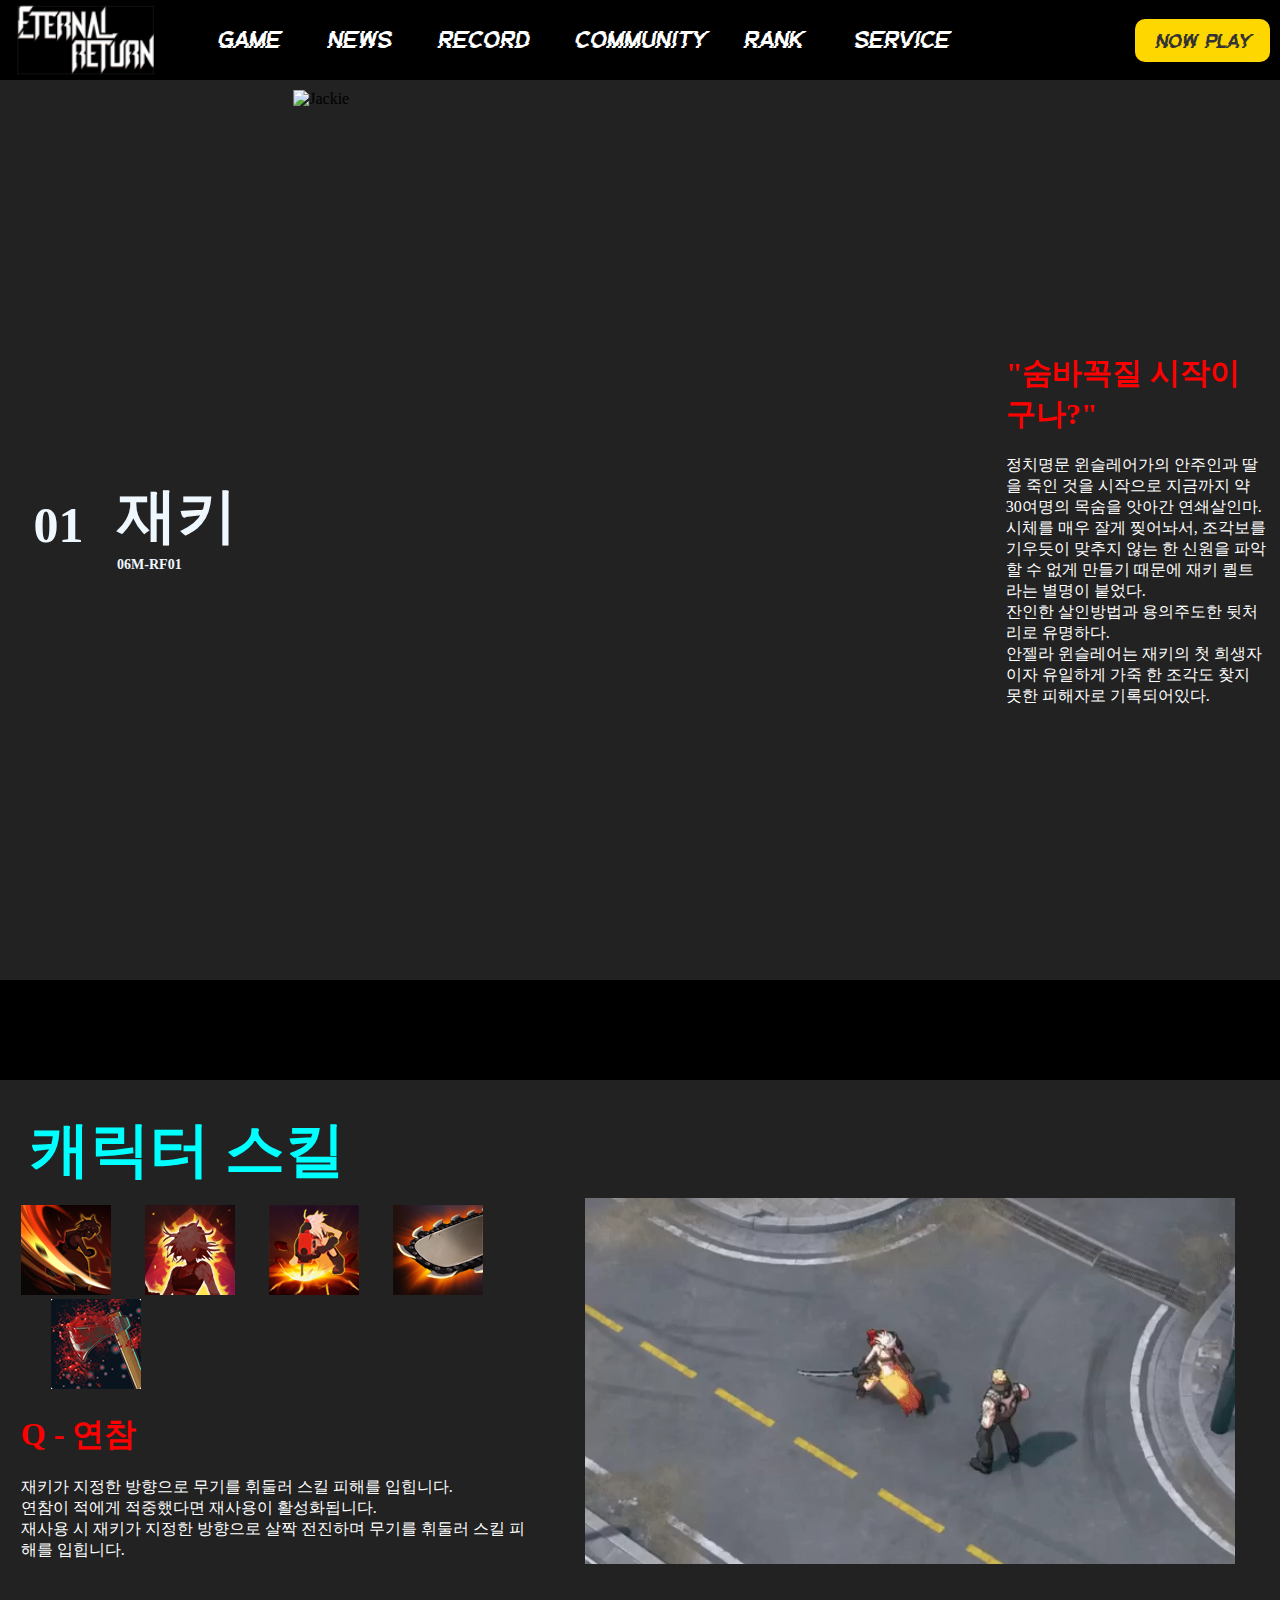
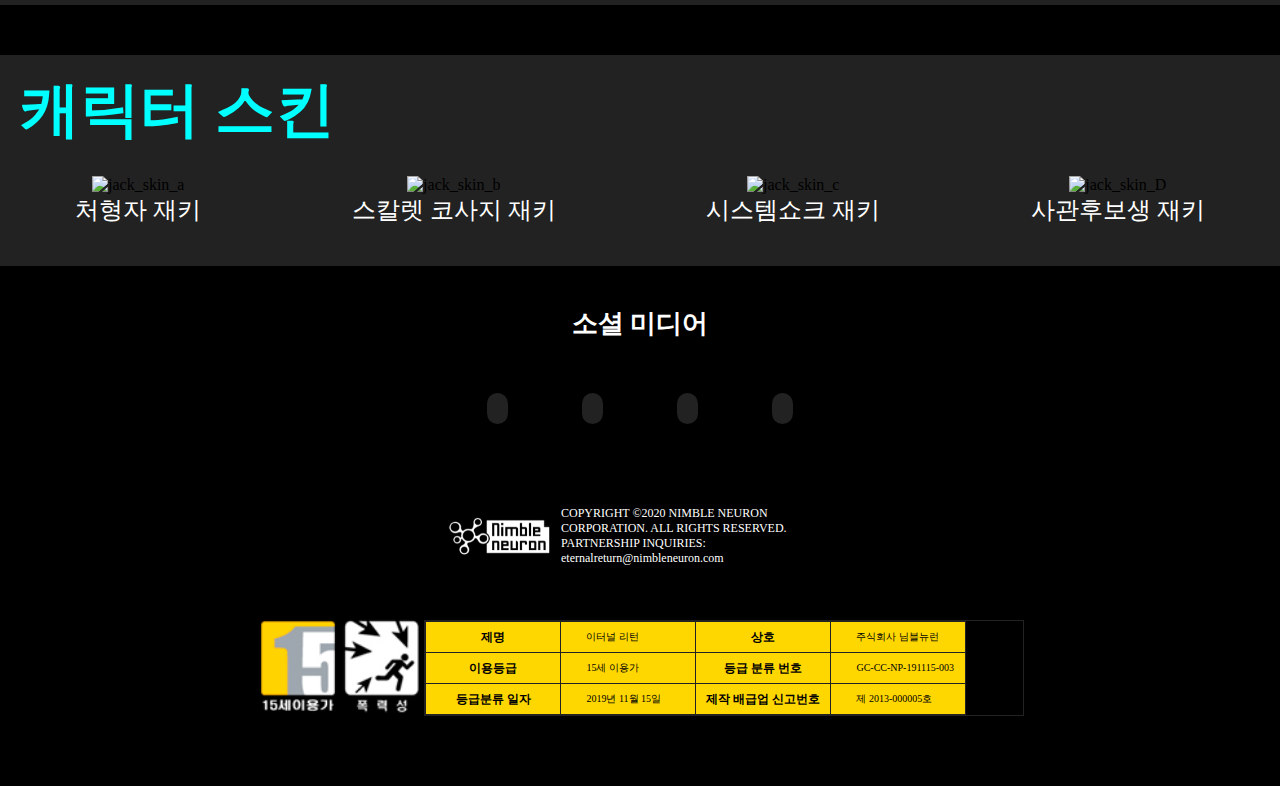
==== commit 61be9a87: "35" ====
--- a/sub.html
+++ b/sub.html
@@ -176,7 +176,6 @@
                 $('.sub').stop().slideUp();
                 $(this).find('.sub').stop().slideToggle();
             });
-
         });
     </script>
 </head>
@@ -1115,145 +1114,145 @@
                 <div class="Character_skin Jackie1">
                     <div class="Skin SA">
                         <img src="img/Executioner Jackie.png" alt="jack_skin_a">
-                        <h2>처형자 재키</h2>
+                        <p>처형자 재키</p>
                     </div>
                     <div class="Skin SB">
                         <img src="img/Scarlet Corsage Jackie.png" alt="jack_skin_b">
-                        <h2>스칼렛 코사지 재키</h2>
+                        <p>스칼렛 코사지 재키</p>
                     </div>
                     <div class="Skin SC">
                         <img src="img/Overvolt Jackie.png" alt="jack_skin_c">
-                        <h2>시스템쇼크 재키</h2>
+                        <p>시스템쇼크 재키</p>
                     </div>
                     <div class="Skin SD">
                         <img src="img/Cadet Jackie.png" alt="jack_skin_D">
-                        <h2>사관후보생 재키</h2>
+                        <p>사관후보생 재키</p>
                     </div>
                 </div>
                 <div class="Character_skin Aya1">
                     <div class="Skin SA">
                         <img src="img/On-Duty Aya.png" alt="aya_skin_a">
-                        <h2>경찰 아야</h2>
+                        <p>경찰 아야</p>
                     </div>
                     <div class="Skin SB">
                         <img src="img/Midsummer Festival Aya.png" alt="aya_skin_b">
-                        <h2>불꽃놀이 아야</h2>
+                        <p>불꽃놀이 아야</p>
                     </div>
                 </div>
                 <div class="Character_skin Hyunwoo1">
                     <div class="Skin SA">
                         <img src="img/Street Fiend Hyunwoo.png" alt="hyun_skin_a">
-                        <h2>뒷골목 현우</h2>
+                        <p>뒷골목 현우</p>
                     </div>
                     <div class="Skin SB">
                         <img src="img/Red Devil Hyunwoo.png" alt="hyun_skin_b">
-                        <h2>레드데블 현우</h2>
+                        <p>레드데블 현우</p>
                     </div>
                     <div class="Skin SC">
                         <img src="img/Cadet Hyunwoo.png" alt="hyun_skin_c">
-                        <h2>사관후보생 현우</h2>
+                        <p>사관후보생 현우</p>
                     </div>
                     <div class="Skin SD">
                         <img src="img/Sweet Beast Hyunwoo.png" alt="hyun_skin_D">
-                        <h2>맷현우</h2>
+                        <p>맷현우</p>
                     </div>
                 </div>
                 <div class="Character_skin Magnus1">
                     <div class="Skin SA">
                         <img src="img/Boss Magnus.png" alt="mag_skin_a">
-                        <h2>보스 매그너스</h2>
+                        <p>보스 매그너스</p>
                     </div>
                     <div class="Skin SB">
                         <img src="img/Tropical Party Magnus.png" alt="mag_skin_b">
-                        <h2>남국 매그너스</h2>
+                        <p>남국 매그너스</p>
                     </div>
                     <div class="Skin SC">
                         <img src="img/Rebel Magnus.png" alt="mag_skin_c">
-                        <h2>반항아 매그너스</h2>
+                        <p>반항아 매그너스</p>
                     </div>
                 </div>
                 <div class="Character_skin Fiora1">
                     <div class="Skin SA">
                         <img src="img/Lieutenant Fiora.png" alt="fiora_skin_a">
-                        <h2>장교 피오라</h2>
+                        <p>장교 피오라</p>
                     </div>
                     <div class="Skin SB">
                         <img src="img/Muskateer Fiora.png" alt="fiora_skin_b">
-                        <h2>총사 피오라</h2>
+                        <p>총사 피오라</p>
                     </div>
                     <div class="Skin SC">
                         <img src="img/Fiora_Skin_03.png" alt="fiora_skin_c">
-                        <h2>파티 드레스 피오라</h2>
+                        <p>파티 드레스 피오라</p>
                     </div>
                 </div>
                 <div class="Character_skin Nadine1">
                     <div class="Skin SA">
                         <img src="img/Neon Huntress Nadine.png" alt="nadi_skin_a">
-                        <h2>헌터 나딘</h2>
+                        <p>헌터 나딘</p>
                     </div>
                     <div class="Skin SB">
                         <img src="img/Little Nadine Riding Hood.png" alt="nadi_skin_b">
-                        <h2>빨간망토 나딘</h2>
+                        <p>빨간망토 나딘</p>
                     </div>
                     <div class="Skin SC">
                         <img src="img/nadi.png" alt="nadi_skin_c">
-                        <h2>야생의 부름 나딘</h2>
+                        <p>야생의 부름 나딘</p>
                     </div>
                 </div>
                 <div class="Character_skin Zahir1">
                     <div class="Skin SA">
                         <img src="img/Glided Reaper Zahir.png" alt="za_skin_a">
-                        <h2>사신 자히르</h2>
+                        <p>사신 자히르</p>
                     </div>
                     <div class="Skin SB">
                         <img src="img/Cobalt Evolution Zahir.jpg" alt="za_skin_b">
-                        <h2>사이코시스 자히르</h2>
+                        <p>사이코시스 자히르</p>
                     </div>
                 </div>
                 <div class="Character_skin Hart1">
                     <div class="Skin SA">
                         <img src="img/Band Leader Hart.png" alt="hart_skin_a">
-                        <h2>밴드리더 하트</h2>
+                        <p>밴드리더 하트</p>
                     </div>
                     <div class="Skin SB">
                         <img src="img/Winter Carnival Hart.png" alt="hart_skin_b">
-                        <h2>눈꽃축제 하트</h2>
+                        <p>눈꽃축제 하트</p>
                     </div>
                     <div class="Skin SC">
                         <img src="img/HART_Skin_03.png" alt="hart_skin_c">
-                        <h2>퍼플퀸 하트</h2>
+                        <p>퍼플퀸 하트</p>
                     </div>
                 </div>
                 <div class="Character_skin Isol1">
                     <div class="Skin SA">
                         <img src="img/Wasteland Isol.png" alt="isol_skin_a">
-                        <h2>아포칼립스 아이솔</h2>
+                        <p>아포칼립스 아이솔</p>
                     </div>
                     <div class="Skin SB">
                         <img src="img/hunterisol.jpg_large" alt="isol_skin_b">
-                        <h2>고스트헌터 아이솔</h2>
+                        <p>고스트헌터 아이솔</p>
                     </div>
                     <div class="Skin SC">
                         <img src="img/116.Isol_Skin_03.png" alt="isol_skin_c">
-                        <h2>새해토끼 아이솔</h2>
+                        <p>새해토끼 아이솔</p>
                     </div>
                 </div>
                 <div class="Character_skin Lidailin1">
                     <div class="Skin SA">
                         <img src="img/Jade Drifter Li Dailin.png" alt="lida_skin_a">
-                        <h2>여행자 리 다이린</h2>
+                        <p>여행자 리 다이린</p>
                     </div>
                     <div class="Skin SB">
                         <img src="img/Rebel Li Dailin.png" alt="lida_skin_b">
-                        <h2>반항아 리 다이린</h2>
+                        <p>반항아 리 다이린</p>
                     </div>
                     <div class="Skin SC">
                         <img src="img/Dragon Dance Li Dailin.png" alt="lida_skin_c">
-                        <h2>용 다이린</h2>
+                        <p>용 다이린</p>
                     </div>
                     <div class="Skin SD">
                         <img src="img/Festive Roar Li Dailin.png" alt="hyun_skin_D">
-                        <h2>어흥다이린</h2>
+                        <p>어흥다이린</p>
                     </div>
                 </div>
             </div>
--- a/css/sub.css
+++ b/css/sub.css
@@ -7,11 +7,11 @@
  font-family: 'Noto Sans KR', sans-serif;
 }
 @media (min-width:1200px){
-#slider {width: 100%; height: 900px; display: flex; align-items: center; justify-content: space-between; background-color: #222;}
+#slider {width: 100%; height: 900px; display: flex; align-items: center; justify-content: space-between; background-color: #222; z-index: 1;}
 .character_wrap {width: 27%; height: 200px; overflow: hidden; position: relative;}
-.prev {color: #fff; font-size: 40px; position: absolute; top: 0; left: 50%; transform: translateX(-50%); }
+.prev {color: #fff; font-size: 40px; position: absolute; top: 0; left: 30%; transform: translateX(-50%); }
 .prev:hover {cursor: pointer;}
-.next {color: #fff; font-size: 40px; position: absolute; bottom: 0; left: 50%; transform: translateX(-50%);}
+.next {color: #fff; font-size: 40px; position: absolute; bottom: 0; left: 30%; transform: translateX(-50%);}
 .next:hover {cursor: pointer;}
 
 .character_list {width: 100%;height: 130px;display: flex; flex-direction: column; justify-content: flex-start; position: absolute; top: 50%; transform: translateY(-50%);}
@@ -24,34 +24,35 @@
 .list_text h5 {width: 60%; font-size: 14px; color: aliceblue;}
 .list_text:hover {cursor: pointer;}
 
-.character_img {width: 80%;position: absolute; left: 55%;transform: translateX(-45%); z-index: 5;}
+.character_img {width: 80%;position: absolute; left: 55%;transform: translateX(-45%); z-index: 1;}
 .character_img img{width: 70%;margin-left: 50px;}
 .img {height: 900px;}
-.img img{float: left; align-self: flex-start; height: 100vh; width: 40vw; padding-top: 10px;}
+.img img{float: left; align-self: center; height: 100vh; padding-top: 10px;}
 .img_textbox {width: 30%;display: flex; flex-flow: row wrap; align-content: center;margin-left: 10%;}
 .img_textbox h3 {width: 100%; font-size: 30px; color: red; margin-bottom: 20px;}
 .img_textbox p { font-size: 16px; color: #fff;}
 
 
-section {width: 100%; height: 600px; background-color: #222; position: relative; z-index: 1;}
+section {width: 100%; background-color: #222; z-index: 1; margin-top: 100px;}
 
-#Skill_box {width: 90%; height: 90%; position: absolute; top: 50%; left: 50%; transform: translate(-50%, -50%); }
-#Skill_box > h1 {font-size: 60px; margin: 30px 0 0 30px; color: cyan;}
-.Character_skill {width: 100%;height: 100%;display: flex; justify-content: space-around; align-items: center; position: absolute; top: 50%; left: 50%; transform: translate(-50%, -50%);}
+#Skill_box {width: 100%; height: 90%;margin: 0 auto;}
+#Skill_box > h1 {font-size: 60px; color: cyan; padding: 30px 0 0 30px;}
+.Character_skill {width: 100%;height: 100%;display: flex; justify-content: space-around; align-items: center; margin: 0 auto;}
 .Skill_img {width: 40%; height: 40%;}
 .btn {border: none; width: 90px; height: 90px; margin-left: 30px; cursor: pointer;}
 .btn > img {width: 90px; height: 90px;}
 button:nth-of-type(1) {margin: 0;}
-.video video {width: 100%; height: 380px;margin-left: 10px;}
+.video video {width: 95%; height: 380px;margin-left: 10px; margin-bottom: 30px;}
 
 .Skill > h2 {font-size: 32px; margin-top: 20px; margin-bottom: 20px; color: red;}
-.Skill > p {font-size: 16px; color: #fff;}
+.Skill > p {font-size: 16px; color: #fff; margin-bottom: 30px;}
 
-#etc_content {width: 100%; height: 500px;background-color: #222; position: relative;}
-.Character_skin_list {width: 90%; height: 90%; position: absolute; top: 50%; left: 50%; transform: translate(-50%, -50%);}
-.Character_skin_list > h1 {font-size: 60px; color: cyan; margin: 10px 0 30px 10px;}
+#etc_content {width: 100%;background-color: #222; margin-top: 50px;}
+.Character_skin_list {width: 100%; height: 90%; margin: 0 auto;}
+.Character_skin_list > h1 {font-size: 60px; color: cyan; padding: 15px 0 25px 20px;}
 .Character_skin {justify-content: space-around; text-align: center; flex-flow: row;}
-.Skin > h2 {color: #fff;}
+.Skin {margin-bottom: 40px;}
+.Skin > p {color: #fff; font-size: 24px;}
 .Skin img {width: 90%; height: 280px;}
 /*
 .Magnus h4 {font-size: 3.33vw;}
--- a/css/sub(769px).css
+++ b/css/sub(769px).css
@@ -7,7 +7,7 @@
  font-family: 'Noto Sans KR', sans-serif;
 }
 @media (max-width:769px){
-#slider {width: 100%; height: 1200px; display: flex; justify-content: center; background-color: #222; flex-flow: row wrap;}
+#slider {width: 100%; display: flex; justify-content: center; background-color: #222; flex-flow: row wrap;}
 .character_wrap {width: 350px; height: 120px; overflow: hidden; position: relative;}
 .prev1 {color: #fff; font-size: 40px; position: absolute; top: 28%; left: 0; z-index: 1;}
 .prev1:hover {cursor: pointer;}
@@ -27,33 +27,34 @@
 .character_img {z-index: 1;}
 .character_img img{width: 100%}
 .img {width: 100%;height: 900px; flex-flow: row wrap;}
-.img img{align-self: flex-start; margin-top: -70px; max-height: 900px;}
-.img_textbox {width: 90%;display: flex; flex-flow: row wrap; align-content: center;margin-left: 5%; margin-right: 5%;}
+.img img{align-self: flex-start;}
+.img_textbox {width: 90%;display: flex; flex-flow: row wrap; align-content: center;margin-left: 5%; margin-right: 5%; margin-bottom: 50px;}
 .img_textbox h3 {width: 100%; font-size: 30px; color: red; margin-bottom: 20px;}
 .img_textbox p { font-size: 16px; color: #fff;}
 
 
-section {width: 100%; height: 1000px; background-color: #222; position: relative; z-index: 1;}
+section {width: 100%; background-color: #222; position: relative; z-index: 1;}
 
-#Skill_box {width: 90%; height: 90%; position: absolute; top: 50%; left: 50%; transform: translate(-50%, -50%); }
+#Skill_box {width: 90%; height: 90%; margin: 0 auto;}
 #Skill_box > h1 {font-size: 60px; margin: 30px 0 0 0px; color: cyan;}
-.Character_skill {width: 100%;height: 100%;display: flex; justify-content: flex-start; align-items: center; position: absolute; top: 35%; left: 50%; transform: translate(-50%, -50%); flex-direction: column-reverse}
+.Character_skill {width: 100%;height: 100%;display: flex; justify-content: flex-start; align-items: center;margin: 0 auto; flex-direction: column-reverse}
 .Skill_img {width: 100%; height: 40%;display: flex; flex-flow: row wrap; justify-content: center; align-content: flex-start;}
 .btn {border: none; width: 90px; height: 90px; margin-left: 30px; cursor: pointer;margin-top: 20px;}
 .btn > img {width: 90px; height: 90px;}
 button:nth-of-type(1) {margin-left: 0;}
 .video video {width: 100%; max-width: 480px;}
 
+.Skill {margin-bottom: 50px;}
 .Skill > h2 {font-size: 32px; margin-top: 20px; margin-bottom: 20px; color: red;}
 .Skill > p {font-size: 16px; color: #fff;}
 
-#etc_content {width: 100%; height: 1700px;background-color: #222; position: relative;}
-.Character_skin_list {width: 90%; height: 90%; position: absolute; top: 50%; left: 50%; transform: translate(-50%, -50%);}
+#etc_content {width: 100%;background-color: #222; margin: 0 auto;}
+.Character_skin_list {width: 100%; height: 90%;}
 .Character_skin_list > h1 {font-size: 60px; color: cyan; margin: 10px 0 30px 10px;}
 .Character_skin {justify-content: space-around; text-align: center; flex-flow: row wrap;}
-.Skin {margin-top: 40px;}
-.Skin > h2 {color: #fff;}
-.Skin img {width: 380px; height: 280px;}
+.Skin {margin-top: 40px; margin-bottom: 40px;}
+.Skin > p {color: #fff; font-size: 24px;}
+.Skin img {width: 95%; height: 280px; margin-left: 2.5%; margin-right: 2.5%;}
 
 .prev {display: none;}
 .next {display: none;}
--- a/css/sub(1200-770px).css
+++ b/css/sub(1200-770px).css
@@ -7,7 +7,7 @@
  font-family: 'Noto Sans KR', sans-serif;
 }
 @media (min-width:770px) and (max-width:1199px){
-#slider {width: 100%; height: 1400px; display: flex; justify-content: center; background-color: #222; flex-flow: row wrap; z-index: 1;}
+#slider {width: 100%; display: flex; justify-content: center; background-color: #222; flex-flow: row wrap; z-index: 1;}
 .character_wrap {width: 350px; height: 120px; overflow: hidden; position: relative;}
 .prev1 {color: #fff; font-size: 40px; position: absolute; top: 28%; left: 0; z-index: 1;}
 .prev1:hover {cursor: pointer;}
@@ -26,33 +26,35 @@
     
 .character_img {z-index: 1;}
 .character_img img{width: 100%}
-.img {width: 100%;height: 900px; flex-flow: row wrap;}
-.img img{align-self: flex-start; margin-top: -70px; max-height: 900px;}
-.img_textbox {width: 90%;display: flex; flex-flow: row wrap; align-content: center;margin-left: 5%; margin-right: 5%;}
+.img {width: 100%; flex-flow: row wrap;}
+.img img{align-self: center;}
+.img_textbox {width: 100%;display: flex; flex-flow: row wrap; align-content: center;margin-left: 5%; margin-right: 5%; margin-top: 20px; text-align: center; margin-bottom: 50px;}
 .img_textbox h3 {width: 100%; font-size: 30px; color: red; margin-bottom: 20px;}
-.img_textbox p { font-size: 16px; color: #fff;}
+.img_textbox p { font-size: 16px; color: #fff; width: 100%;}
     
     
-section {width: 100%; height: 800px; background-color: #222; position: relative; z-index: 1;}
+section {width: 100%; height: 1000px; background-color: #222; position: relative; z-index: 1;}
     
-#Skill_box {width: 90%; height: 90%; position: absolute; top: 50%; left: 50%; transform: translate(-50%, -50%); }
+#Skill_box {width: 90%; height: 90%; margin: 0 auto;}
 #Skill_box > h1 {font-size: 60px; margin: 30px 0 0 0px; color: cyan;}
-.Character_skill {width: 100%;height: 100%;display: flex; justify-content: flex-start; align-items: center; position: absolute; top: 60%; left: 50%; transform: translate(-50%, -50%); flex-direction: column-reverse}
-.Skill_img {width: 100%; height: 40%;display: flex; flex-flow: row wrap; justify-content: center; align-content: flex-start;}
+.Character_skill {width: 100%;height: 100%;display: flex; justify-content: center; align-items: center;margin: 0 auto; flex-direction: column-reverse}
+.Skill_img {width: 80%; height: 25%;display: flex; flex-flow: row wrap; justify-content: center; align-content: flex-start; margin-top: 50px;}
 .btn {border: none; width: 90px; height: 90px; margin-left: 30px; cursor: pointer;margin-top: 20px;}
 .btn > img {width: 90px; height: 90px;}
 button:nth-of-type(1) {margin-left: 0;}
+button:nth-of-type(1) {margin-right: 30px;}
 .video video {width: 100%; max-width: 600px;}
+
+.Skill {margin-top: 30px; width: 560px; height: 220px;}
+.Skill > h2 {font-size: 32px; margin-top: 20px; margin-bottom: 20px; color: red; text-align: left;}
+.Skill > p {font-size: 16px; color: #fff; text-align: left;}
     
-.Skill > h2 {font-size: 32px; margin-top: 20px; margin-bottom: 20px; color: red;}
-.Skill > p {font-size: 16px; color: #fff;}
-    
-#etc_content {width: 100%; height: 1000px;background-color: #222; position: relative;}
-.Character_skin_list {width: 90%; height: 90%; position: absolute; top: 50%; left: 50%; transform: translate(-50%, -50%);}
+#etc_content {width: 100%;background-color: #222; margin: 0 auto;}
+.Character_skin_list {width: 100%; height: 90%;}
 .Character_skin_list > h1 {font-size: 60px; color: cyan; margin: 10px 0 30px 10px;}
 .Character_skin {justify-content: space-around; text-align: center; flex-flow: row wrap;}
-.Skin {margin-top: 40px; width: 45%;}
-.Skin > h2 {color: #fff;}
+.Skin {margin-top: 40px; width: 45%; margin-bottom: 60px;}
+.Skin > p {color: #fff; font-size: 24px;}
 .Skin img {width: 100%; height: 280px;}
     
 .prev {display: none;}
--- a/css/common.css
+++ b/css/common.css
@@ -29,7 +29,7 @@
 .sub {width: 100%;display: none;background-color: #333;opacity: 0.8;z-index: 10;}
 .sub>li {font-size: 16px; height: 50px; color: #fff; line-height: 50px;}
 .sub>li:hover {background-color: gold; cursor: pointer;}
-.sub>li:hover a{color: violet;}
+.sub>li:hover a{color: red;}
 	
 /*작은 사이즈에서 사용*/
 .contbox_me {width: 20%; height: 100%; display: none; flex-direction: row; align-items: center; justify-content: flex-end;}
@@ -109,7 +109,7 @@
 .sub {width: 100%;display: none;background-color: #333;opacity: 0.8;z-index: 10;}
 .sub>li {font-size: 16px; height: 50px; color: #fff; line-height: 50px;}
 .sub>li:hover {background-color: gold; cursor: pointer;}
-.sub>li:hover a{color: violet;}
+.sub>li:hover a{color: red;}
 
 /*해당 사이즈에서는 사용안함*/
 .contbox_me {width: 20%; height: 100%; display: none; flex-direction: row; align-items: center; justify-content: flex-end;}
@@ -186,7 +186,7 @@
 	.sub {width: 150px;display: none;position: absolute;background-color: #333;opacity: 0.8;z-index: 3;}
 	.sub>li {font-size: 16px; height: 30px; color: #fff; line-height: 30px;}
 	.sub>li:hover {background-color: gold; cursor: pointer;}
-	.sub>li:hover a{color: violet;}
+	.sub>li:hover a{color: red;}
 	
 	
 	.contbox_me {width: 20%; height: 80px; display: flex; flex-direction: row; align-items: center; justify-content: flex-end; overflow: hidden;}
@@ -194,7 +194,7 @@
 	.contbox_me a {margin: 0 10px 0 10px;}
 	.contbox_me i:hover {color: cyan;}
 	.play {display: block; padding: 10px 20px; background-color: gold; border-radius: 10px; font-size: 20px; font-family: "Glitch Goblin";color: #333; text-align: center;} 
-	.contbox_me > .play:hover {color: #fff; background-color: yellow;}
+	.contbox_me > .play:hover {color: red; background-color: yellow;}
 	
 	/*footer 내용*/
 	footer {width: 100%; height: 480px; background-color: black;margin: 0 auto;}
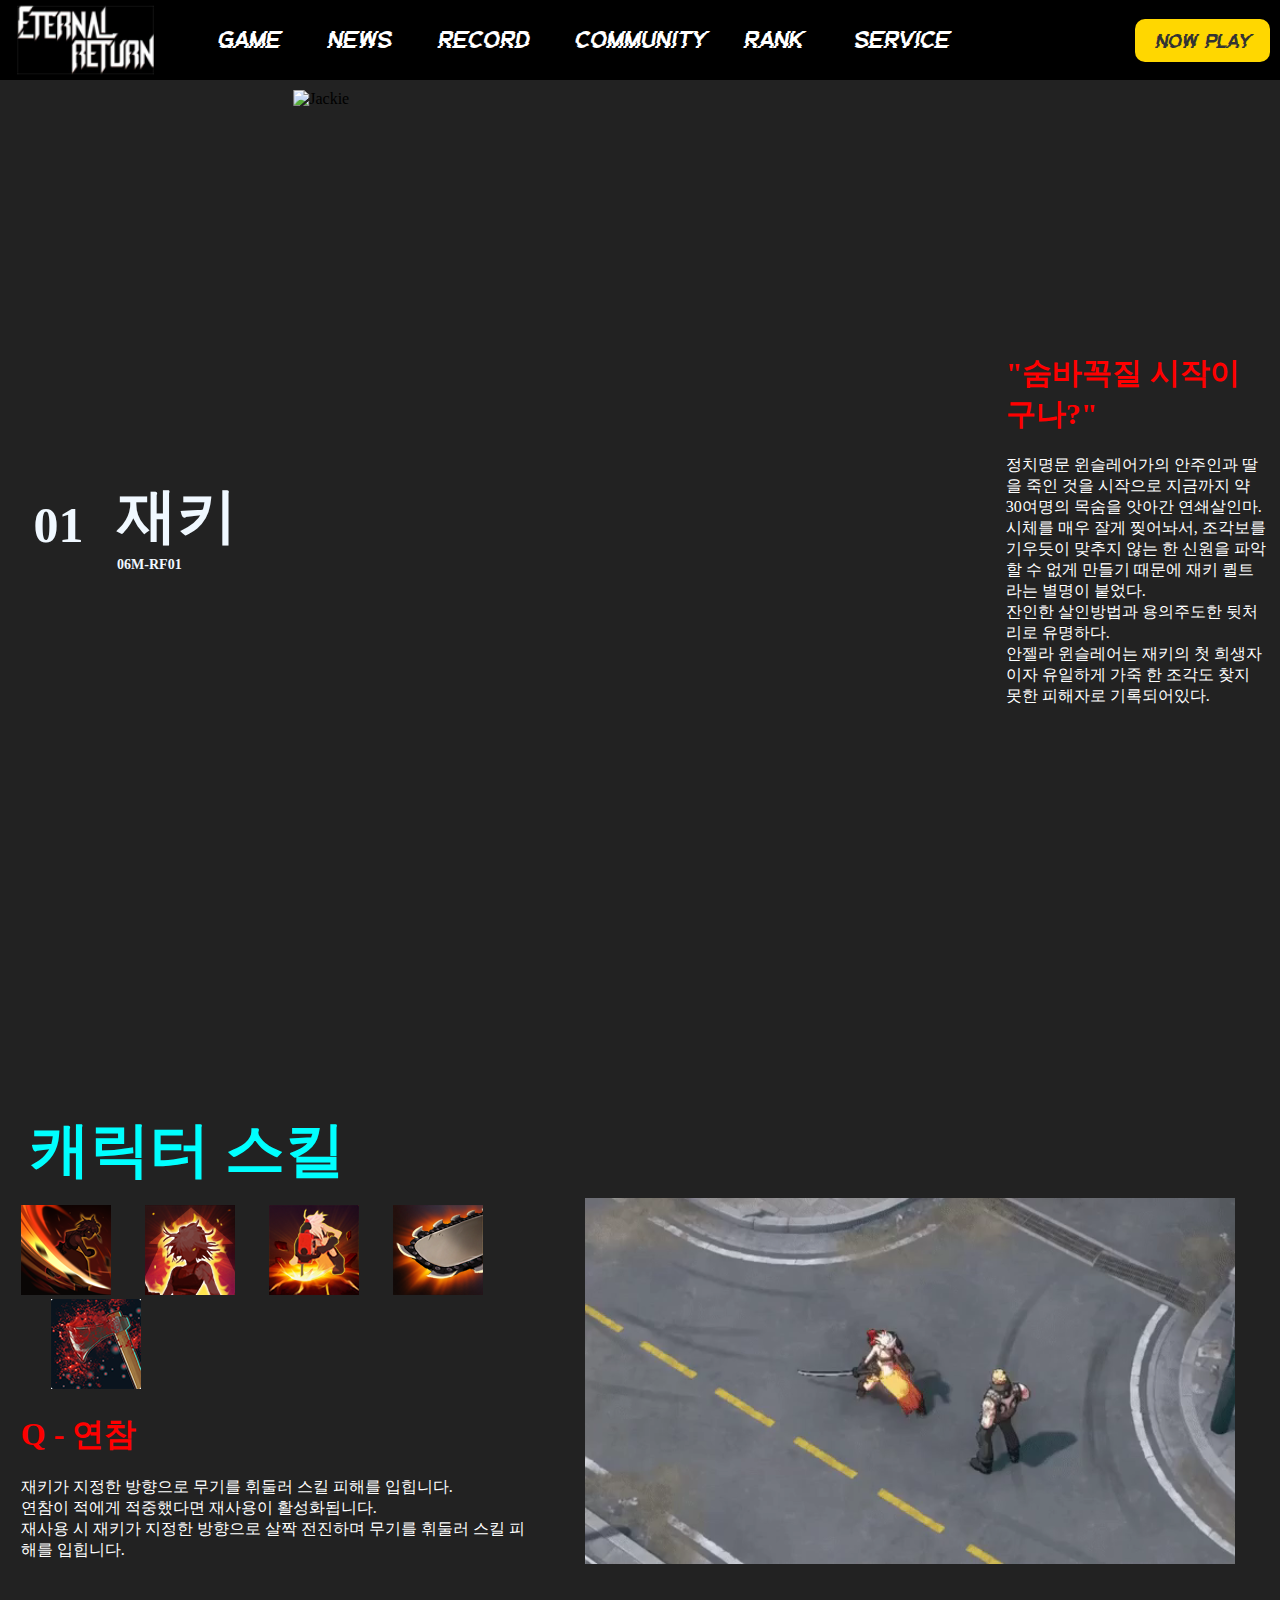
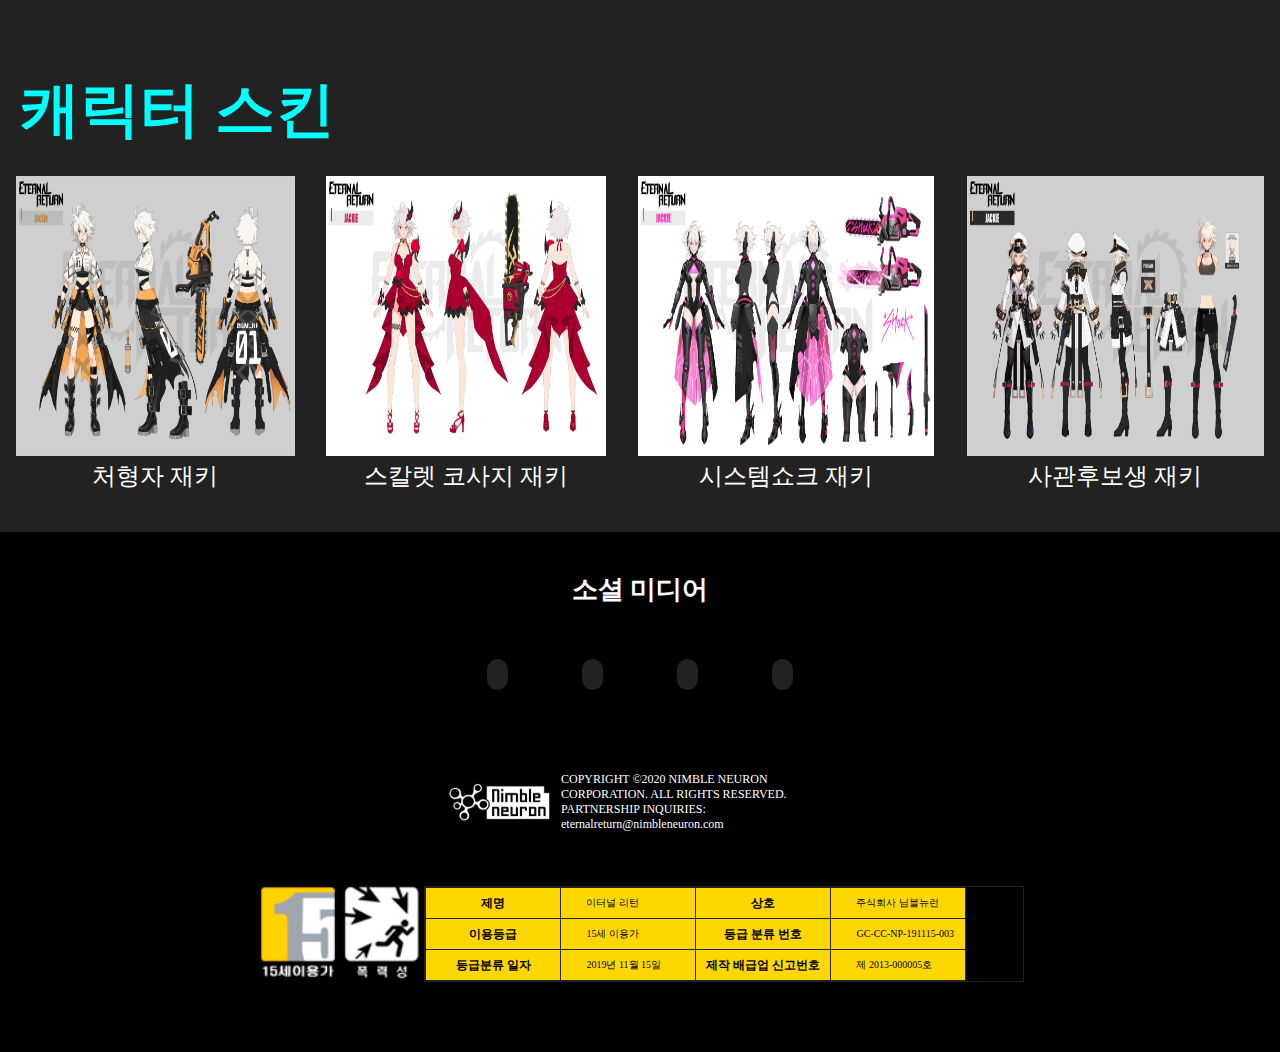
==== commit 2f55a5c1: "36" ====
--- a/sub.html
+++ b/sub.html
@@ -1,5 +1,5 @@
 <!DOCTYPE html>
-<html lang="en">
+<html lang="ko">
 <head>
     <meta charset="UTF-8">
     <meta name="viewport" content="width=device-width, initial-scale=1.0">
@@ -14,170 +14,7 @@
     
     <script src="https://ajax.aspnetcdn.com/ajax/jQuery/jquery-3.7.0.min.js"></script>
 
-    <script>
-        $(function () {
-                let hei = $(".character").outerHeight(true);
-                let wid = $(".character").outerWidth(true);
-                let page = 0;
-
-            $(window).resize(function(){
-                hei=$(".character").outerHeight(true);
-                wid=$(".character").outerWidth(true);
-            })
-
-            function prev () {
-                $('.character:last').prependTo('.character_list');
-                $('.character_list').css('margin-top', -hei);
-                $('.character_list').stop().animate({ marginTop: 0 }, 300);
-                page--;
-
-                if(page<0){
-                    page=$(".img").length-1;
-                    $(".img").eq(0).hide();
-                    $(".img").eq(page).fadeIn().css("display","flex");
-                    $(".Character_skill").eq(0).hide();
-                    $(".Character_skill").eq(page).fadeIn().css("display","flex");
-                    $(".Character_skin").eq(0).hide();
-                    $(".Character_skin").eq(page).fadeIn().css("display","flex");
-                }else {
-                    $(".img").eq(page+1).hide();
-                    $(".img").eq(page).fadeIn().css("display","flex");
-                    $(".Character_skill").eq(page+1).hide();
-                    $(".Character_skill").eq(page).fadeIn().css("display","flex");
-                    $(".Character_skin").eq(page+1).hide();
-                    $(".Character_skin").eq(page).fadeIn().css("display","flex");
-                }
-            };
-
-            function next () { 
-                if ($(this).is(':animated') == false) {
-                    $('.character_list').stop().animate({ marginTop: -hei }, 300, function () {
-                    $('.character:first').appendTo('.character_list');
-                    $('.character_list').css({ marginTop: 0 });
-                    page++;
-                
-                    if(page>=$(".img").length){
-                        page=0;
-                    }
-                    $(".img").eq(page-1).hide();
-                    $(".img").eq(page).fadeIn().css("display","flex"); 
-                    $(".Character_skill").eq(page-1).hide();
-                    $(".Character_skill").eq(page).fadeIn().css("display","flex"); 
-                    $(".Character_skin").eq(page-1).hide();
-                    $(".Character_skin").eq(page).fadeIn().css("display","flex"); 
-                });
-                }               
-            };
-
-            function prev1 () {
-                $('.character:last').prependTo('.character_list');
-                $('.character_list').css('margin-left', -wid);
-                $('.character_list').stop().animate({ marginLeft: 0 }, 300);
-                page--;
-
-                if(page<0){
-                    page=$(".img").length-1;
-                    $(".img").eq(0).hide();
-                    $(".img").eq(page).fadeIn().css("display","flex");
-                    $(".Character_skill").eq(0).hide();
-                    $(".Character_skill").eq(page).fadeIn().css("display","flex");
-                    $(".Character_skin").eq(0).hide();
-                    $(".Character_skin").eq(page).fadeIn().css("display","flex");
-                }else {
-                    $(".img").eq(page+1).hide();
-                    $(".img").eq(page).fadeIn().css("display","flex");
-                    $(".Character_skill").eq(page+1).hide();
-                    $(".Character_skill").eq(page).fadeIn().css("display","flex");
-                    $(".Character_skin").eq(page+1).hide();
-                    $(".Character_skin").eq(page).fadeIn().css("display","flex");
-                }
-            };
-
-            function next1 () { 
-                if ($(this).is(':animated') == false) {
-                    $('.character_list').stop().animate({ marginLeft: -wid }, 300, function () {
-                    $('.character:first').appendTo('.character_list');
-                    $('.character_list').css({ marginLeft: 0 });
-                    page++;
-                
-                    if(page>=$(".img").length){
-                        page=0;
-                    }
-                    $(".img").eq(page-1).hide();
-                    $(".img").eq(page).fadeIn().css("display","flex"); 
-                    $(".Character_skill").eq(page-1).hide();
-                    $(".Character_skill").eq(page).fadeIn().css("display","flex"); 
-                    $(".Character_skin").eq(page-1).hide();
-                    $(".Character_skin").eq(page).fadeIn().css("display","flex"); 
-                });
-                }               
-            };
-            
-
-            $('.prev').click(function () {
-                prev();
-            });
-
-            $('.next').click(function () {
-                next();
-            });
-
-            $('.prev1').click(function () {
-                prev1();
-            });
-
-            $('.next1').click(function () {
-                next1();
-            });
-
-            $(".b1").click(function(){
-                $(".text_Q").show();
-                $(".text_Q").siblings().hide();
-                $(".skill_Q").show();
-                $(".skill_Q").siblings().hide();
-            });
-
-            $(".b2").click(function(){
-                $(".text_W").show();
-                $(".text_W").siblings().hide();
-                $(".skill_W").show();
-                $(".skill_W").siblings().hide();
-            });
-
-            $(".b3").click(function(){
-                $(".text_E").show();
-                $(".text_E").siblings().hide();
-                $(".skill_E").show();
-                $(".skill_E").siblings().hide();
-            });
-
-            $(".b4").click(function(){
-                $(".text_R").show();
-                $(".text_R").siblings().hide();
-                $(".skill_R").show();
-                $(".skill_R").siblings().hide();
-            });
-
-            $(".b5").click(function(){
-                $(".text_P").show();
-                $(".text_P").siblings().hide();
-                $(".skill_P").show();
-                $(".skill_P").siblings().hide();
-            });
-
-            //작은 화면 메뉴바
-            $('.menu-trigger').click(function () {
-                $(this).toggleClass('active');
-                $('.menubar').slideToggle();
-            });
-
-            //작은 화면 서브 메뉴바
-            $('.main_menu>li').click(function () {
-                $('.sub').stop().slideUp();
-                $(this).find('.sub').stop().slideToggle();
-            });
-        });
-    </script>
+    <script src="js/sub.js"></script>
 </head>
 <body>
     <div id="wrap">
@@ -193,1080 +30,1080 @@
                     <ul class="main_menu">
                         <li><a href="#">Game</a>
                             <ul class="sub">
-                                <li><a href="#">이터널 리턴이란?</a></li>
-                                <li><a href="#">실험체</a></li>
+                                <li><a href="sub.html">이터널 리턴이란?</a></li>
+                                <li><a href="sub.html">실험체</a></li>
                             </ul>
                         </li>
 
                         <li><a href="#">News</a>
                             <ul class="sub">
-                                <li><a href="#">새소식</a></li>
-                                <li><a href="#">패치노트</a></li>
-                                <li><a href="#">로드맵</a></li>
+                                <li><a href="sub.html">새소식</a></li>
+                                <li><a href="sub.html">패치노트</a></li>
+                                <li><a href="sub.html">로드맵</a></li>
                             </ul>
                         </li>
 
                         <li><a href="#">Record</a>
                             <ul class="sub">
-                                <li><a href="#">유저 검색</a></li>
-                                <li><a href="#">통계</a></li>
+                                <li><a href="sub.html">유저 검색</a></li>
+                                <li><a href="sub.html">통계</a></li>
                             </ul>
                         </li>
 
                         <li><a href="#">Community</a>
                             <ul class="sub">
-                                <li><a href="#">팬아트</a></li>
-                                <li><a href="#">유튜브</a></li>
-                                <li><a href="#">디스코드</a></li>
-                                <li><a href="#">톡채널</a></li>
-                                <li><a href="#">레딧</a></li>
-                                <li><a href="#">페이스북</a></li>
-                                <li><a href="#">트위터</a></li>
-                                <li><a href="#">트위치</a></li>
+                                <li><a href="sub.html">팬아트</a></li>
+                                <li><a href="sub.html">유튜브</a></li>
+                                <li><a href="sub.html">디스코드</a></li>
+                                <li><a href="sub.html">톡채널</a></li>
+                                <li><a href="sub.html">레딧</a></li>
+                                <li><a href="sub.html">페이스북</a></li>
+                                <li><a href="sub.html">트위터</a></li>
+                                <li><a href="sub.html">트위치</a></li>
                             </ul>
                         </li>
 
-                        <li><a href="#">Rank</a></li>
+                        <li><a href="sub.html">Rank</a></li>
 
-                        <li><a href="#">Service</a></li>
+                        <li><a href="sub.html">Service</a></li>
 
                     </ul>
                 </div>
                 <div class="contbox_me">
-                    <a href="#"><i class="fa-solid fa-magnifying-glass"></i></a>
-                    <a href="#"><i class="fa-solid fa-globe"></i></a>
-                    <a href="#" class="play">Now Play</a>
+                    <a href="sub.html"><i class="fa-solid fa-magnifying-glass"></i></a>
+                    <a href="sub.html"><i class="fa-solid fa-globe"></i></a>
+                    <a href="sub.html" class="play">Now Play</a>
                 </div>
             </div>
         </header>
-
-        <div id="slider">
-            <div class="character_wrap">
-                <span class="prev"><i class="fa-solid fa-chevron-up"></i></span>
-                <span class="prev1"><i class="fa-solid fa-chevron-left"></i></span>
-                <div class="character_list">
-                    <div class="character Jackie">
-                        <h4>01</h4>
-                        <div class="list_text">
-                            <h1>재키</h1>
-                            <h5>06M-RF01</h5>
-                        </div>
-                    </div>
-                    <div class="character Aya">
-                        <h4>02</h4>
-                        <div class="list_text">
-                            <h1>아야</h1>
-                            <h5>14M-RFT11</h5>
-                        </div>
-                    </div>
-                    <div class="character Hyunwoo">
-                        <h4>03</h4>
-                        <div class="list_text">
-                            <h1>현우</h1>
-                            <h5>14M-RFT04</h5>
-                        </div>
-                    </div>
-                    <div class="character Magnus">
-                        <h4>04</h4>
-                        <div class="list_text">
-                            <h1>매그너스</h1>
-                            <h5>15M-RFT18</h5>
-                        </div>
-                    </div>
-                    <div class="character Fiora">
-                        <h4>05</h4>
-                        <div class="list_text">
-                            <h1>피오라</h1>
-                            <h5>14M-RFT02</h5>
-                        </div>
-                    </div>
-                    <div class="character Nadine">
-                        <h4>06</h4>
-                        <div class="list_text">
-                            <h1>나딘</h1>
-                            <h5>14M-RFT10</h5>
-                        </div>
-                    </div>
-                    <div class="character Zahir">
-                        <h4>07</h4>
-                        <div class="list_text">
-                            <h1>자히르</h1>
-                            <h5>14M-RFT03</h5>
-                        </div>
-                    </div>
-                    <div class="character Hart">
-                        <h4>08</h4>
-                        <div class="list_text">
-                            <h1>하트</h1>
-                            <h5>16M-RFT22</h5>
-                        </div>
-                    </div>
-                    <div class="character Isol">
-                        <h4>09</h4>
-                        <div class="list_text">
-                            <h1>아이솔</h1>
-                            <h5>15M-RFT16</h5>
-                        </div>
-                    </div>
-                    <div class="character Lidailin">
-                        <h4>10</h4>
-                        <div class="list_text">
-                            <h1>리 다이린</h1>
-                            <h5>16M-RFT20</h5>
-                        </div>
-                    </div>
+        <div id="sub_wrap">
+            <div id="slider">
+                <div class="character_wrap">
+                    <span class="prev"><i class="fa-solid fa-chevron-up"></i></span>
+                    <span class="prev1"><i class="fa-solid fa-chevron-left"></i></span>
+                    <div class="character_list">
+                        <div class="character Jackie">
+                            <h4>01</h4>
+                            <div class="list_text">
+                                <h1>재키</h1>
+                                <h5>06M-RF01</h5>
+                            </div>
+                        </div>
+                        <div class="character Aya">
+                            <h4>02</h4>
+                            <div class="list_text">
+                                <h1>아야</h1>
+                                <h5>14M-RFT11</h5>
+                            </div>
+                        </div>
+                        <div class="character Hyunwoo">
+                            <h4>03</h4>
+                            <div class="list_text">
+                                <h1>현우</h1>
+                                <h5>14M-RFT04</h5>
+                            </div>
+                        </div>
+                        <div class="character Magnus">
+                            <h4>04</h4>
+                            <div class="list_text">
+                                <h1>매그너스</h1>
+                                <h5>15M-RFT18</h5>
+                            </div>
+                        </div>
+                        <div class="character Fiora">
+                            <h4>05</h4>
+                            <div class="list_text">
+                                <h1>피오라</h1>
+                                <h5>14M-RFT02</h5>
+                            </div>
+                        </div>
+                        <div class="character Nadine">
+                            <h4>06</h4>
+                            <div class="list_text">
+                                <h1>나딘</h1>
+                                <h5>14M-RFT10</h5>
+                            </div>
+                        </div>
+                        <div class="character Zahir">
+                            <h4>07</h4>
+                            <div class="list_text">
+                                <h1>자히르</h1>
+                                <h5>14M-RFT03</h5>
+                            </div>
+                        </div>
+                        <div class="character Hart">
+                            <h4>08</h4>
+                            <div class="list_text">
+                                <h1>하트</h1>
+                                <h5>16M-RFT22</h5>
+                            </div>
+                        </div>
+                        <div class="character Isol">
+                            <h4>09</h4>
+                            <div class="list_text">
+                                <h1>아이솔</h1>
+                                <h5>15M-RFT16</h5>
+                            </div>
+                        </div>
+                        <div class="character Lidailin">
+                            <h4>10</h4>
+                            <div class="list_text">
+                                <h1>리 다이린</h1>
+                                <h5>16M-RFT20</h5>
+                            </div>
+                        </div>
+                    </div>
+                    <span class="next"><i class="fa-solid fa-chevron-down"></i></span>
+                    <span class="next1"><i class="fa-solid fa-chevron-right"></i></span>
                 </div>
-                <span class="next"><i class="fa-solid fa-chevron-down"></i></span>
-                <span class="next1"><i class="fa-solid fa-chevron-right"></i></span>
+        
+                <div class="character_img">
+                    <div class="img Jackie1">
+                        <img src="img/재키.png" alt="Jackie">
+                        <div class="img_textbox">
+                            <h3>"숨바꼭질 시작이구나?"</h3>
+                            <p>정치명문 윈슬레어가의 안주인과 딸을 죽인 것을 시작으로 지금까지 약 30여명의 목숨을 앗아간 연쇄살인마. <br>
+                                시체를 매우 잘게 찢어놔서, 조각보를 기우듯이 맞추지 않는 한 신원을 파악할 수 없게 만들기 때문에 재키 퀼트라는 별명이 붙었다. <br>
+                                잔인한 살인방법과 용의주도한 뒷처리로 유명하다. <br>
+                                안젤라 윈슬레어는 재키의 첫 희생자이자 유일하게 가죽 한 조각도 찾지 못한 피해자로 기록되어있다.
+                            </p>
+                        </div>
+                    </div>
+                    <div class="img Aya1">
+                        <img src="img/아야.png" alt="Aya">
+                        <div class="img_textbox">
+                            <h3>"나쁜 사람이요? 어디 있나요!"</h3>
+                            <p>정의에 대한 동경으로 경찰이 되었으나 가족이 살인사건에 휘말린 이후 직업에 회의감을 느끼기 시작했다. <br>
+                                또한, 정의에 대한 집착이 심해져서 자신이 아니면 이 세상에 정의를 구현할 사람은 없다고 생각하게 되었다. <br>
+                                시체를 잘 보지 못한다. 어쩌다 동물 사체를 뒤져야 할 때면 큰 스트레스를 받는다. <br>
+                                동생의 이름은 스즈키 히카루. 두 다리가 없다.
+                            </p>
+                        </div>
+                    </div>
+                    <div class="img Hyunwoo1">
+                        <img src="img/현우.png" alt="Hyunwoo">
+                        <div class="img_textbox">
+                            <h3>"이럴 때 쓰라고 있는 게 주먹이지."</h3>
+                            <p>현우에게 미래는 막막함, 그 자체였다. <br>
+                                소문, 험담, 손가락질, 그리고 낙인... 너무 많은 것들이 그의 앞을 가로막고 있다. <br>
+                                그 막막함을 잊기 위해 싸움을 하거나 바이크를 타는 등 현실의 자극을 더 키우는 데만 집중했다. <br>
+                                그러나 아무리 외면하려고 해도, 끝없는 불안감은 사라지지 않고 계속 가슴 한 켠에 남아있었다. <br>
+                                성인이 되면 가장 먼저 하고 싶은 일은 복권을 사는 것. <br>
+                                지금 현실을 벗어날 수만 있다면, 그 정도의 꿈만으로도 충분했다.
+                            </p>
+                        </div>
+                    </div>
+                    <div class="img Magnus1">
+                        <img src="img/매그너스.png" alt="Magnus">
+                        <div class="img_textbox">
+                            <h3>"이 몸의 질주를 막을 수 있는 놈이 있을 것 같나?"</h3>
+                            <p>과격한 폭주족 집단 Reaper's wheel의 리더. <br>
+                                일개 단원에서 리더까지 오직 힘으로만 권력을 쟁취한 인물. <br>
+                                의리와 우정보다 자신의 강함과 근성을 위해 조직을 존속시키려 했다. <br>
+                                모든 것을 힘으로 해결하려는 성격 때문에 그를 탐탁치 않게 보는 단원들이 많았다. <br>
+                                약자를 무시한다. 특히 박쥐처럼 이곳저곳 옮겨붙는 사람을 가장 혐오한다. <br>
+                                바이크의 백라이트와 뒷모습보다 무력과 권력으로 기억되는 남자.
+                            </p>
+                        </div>
+                    </div>
+                    <div class="img Fiora1">
+                        <img src="img/피오라.png" alt="Fiora">
+                        <div class="img_textbox">
+                            <h3>"내 적은 어디에 있지?"</h3>
+                            <p>월등한 실력의 펜싱선수. <br>
+                                바른 자세와 높은 프라이드는 집안의 영향이 크다. <br>
+                                가부장적이였던 아버지는 여자란 남자 차 시중이나 드는 존재라 생각했다. <br>
+                                펜싱을 시작한 건 그런 아버지에 대한 반발심과 인정받고 싶은 욕구 때문이었다. <br>
+                                학생시절엔 수학을 가장 잘했다. <br>
+                                자신보다 약한 사람은 지켜주고 싶어하고 자신보다 강한 사람에겐 인정받고 싶어한다.
+                            </p>
+                        </div>
+                    </div>
+                    <div class="img Nadine1">
+                        <img src="img/나딘.png" alt="Nadine">
+                        <div class="img_textbox">
+                            <h3>"그래, 사냥을 시작하지."</h3>
+                            <p>어릴 적, 산사태로 부모를 잃고 짐승들 사이에서 자란 야생 인간. <br>
+                                사냥꾼에게 발견된 후 뒤늦게 인간 사회로 돌아왔다. <br>
+                                아직 야생의 습성이 남아있어 인간 사회에 잘 적응하지 못하는 상태. <br>
+                                사소한 일에도 인간으로서 이렇게 대응해야 할지 몰라서 혼란스러워한다. <br>
+                                그런 어수룩한 모습을 감추려고 평소엔 퉁명스럽게 행동하는 편. <br>
+                                무시당하는 것보단 차라리 기피 받는 게 더 편하다. <br>
+                                어릴 적 산사태로 토사에 깔렸던 기억 때문에 폐소공포증이 남아있다. <br>
+                                어째서인지 요즘, 우리에 갇힌 꿈을 꾸는 날이 많아지고 있다. <br>
+                                이 꿈의 의미는 무엇일까?
+                            </p>
+                        </div>
+                    </div>
+                    <div class="img Zahir1">
+                        <img src="img/자히르.png" alt="Zahir">
+                        <div class="img_textbox">
+                            <h3>"신이 주신 시련이라면, 기꺼이 감당할 것이오."</h3>
+                            <p>자신의 눈에 신이 보인다고 주장하는 청년. 진실은 아무도 모른다. <br>
+                                어릴 적 고아원에서 도망쳐 나와 탈진과 굶주림으로 죽을 뻔했다. <br>
+                                그때 기적적으로 어느 작은 사원에 도달했고, 겨우 살 수 있었다. <br>
+                                신이 자신을 구해줬다고 생각했으며, 그때부터 무조건적인 믿음을 가지고 신앙생활에 전념했다. <br>
+                                매일 아침 몸을 씻고, 나무빗으로 머리카락을 정돈한다. <br>
+                                말이 적어서 잘 티가 나진 않으나 약간 '중2병스러운' 말을 잘한다.
+                            </p>
+                        </div>
+                    </div>
+                    <div class="img Hart1">
+                        <img src="img/하트.png" alt="Hart">
+                        <div class="img_textbox">
+                            <h3>"Love&Peace! 헤헤..."</h3>
+                            <p>사랑과 음악은 세상을 바꾼다는 구호에 반해 락의 세계로 들어왔다. <br>
+                                대형 레이블의 눈에 띄었으나, 자신이 원하는 노래와는 방향이 달라 거절한다. <br>
+                                그러나 하트를 제외한 밴드원은 오랜 생활고에 지쳐 계약을 진행한다. <br>
+                                이에 충격을 받은 하트는 자신이 음악적 가치관에 더욱 집착하기 시작했다. <br>
+                                키와 얼굴이 같은 쌍둥이 남동생이 있다. 뉴욕에서 함께 자취 중. <br>
+                                자신의 음악이 절실히 필요한 곳을 찾았다는 메시지를 동생에게 보낸 뒤 자취를 감췄다.
+                            </p>
+                        </div>
+                    </div>
+                    <div class="img Isol1">
+                        <img src="img/아이솔.png" alt="Isol">
+                        <div class="img_textbox">
+                            <h3>"작전 준비 완료."</h3>
+                            <p>테러 집단 소년병 출신. <br>
+                                12살까지 보육원에서 마르셀로라는 이름으로 생활한 기록이 있다. <br>
+                                믿고 의지하던 형의 권유로 여러 아이들을 설득해 보육원을 나와 테러집단에 입대했다. <br>
+                                이후, 같이 들어온 아이들 중 죽거나 잡히지 않은 사람은 아이솔 한 명 뿐이다. <br>
+                                필요 이상으로 사람들을 잔인하게 죽이는 경향이 있다. <br>
+                                사람을 죽일 때 무의식적으로 배웠던 성가를 읋을 때가 있다.
+                            </p>
+                        </div>
+                    </div>
+                    <div class="img Lidailin1">
+                        <img src="img/리다이린1.png" alt="Lidailin">
+                        <div class="img_textbox">
+                            <h3>"하아...꼭 내가 해야 돼?"</h3>
+                            <p>무술가 집안의 외동딸. <br>
+                                자신의 가족들이 무술수련에 온 신경을 집중하느라 그녀를 뒷전으로 미뤄뒀었기에 무술에 대해 부정적인 감정을 지니고 있다. <br>
+                                가족들에게 복수하기 위해 대대로 내려오던 무공 비급과 도장을 모두 없애버렸으며, <br>
+                                자신 역시 무술가로서의 긍지를 버린 채 살아가는 길을 택한다. <br>
+                                술을 살 돈이 떨어지면 적당한 일을 찾는다. <br>
+                                동네에서는 이름보다 리화자(利花子: 이씨 성의 거지)라는 별명으로 유명했다.
+                            </p>
+                        </div>
+                    </div>
+                </div>
             </div>
-
-            <div class="character_img">
-                <div class="img Jackie1">
-                    <img src="img/재키.png" alt="Jackie">
-                    <div class="img_textbox">
-                        <h3>"숨바꼭질 시작이구나?"</h3>
-                        <p>정치명문 윈슬레어가의 안주인과 딸을 죽인 것을 시작으로 지금까지 약 30여명의 목숨을 앗아간 연쇄살인마. <br>
-                            시체를 매우 잘게 찢어놔서, 조각보를 기우듯이 맞추지 않는 한 신원을 파악할 수 없게 만들기 때문에 재키 퀼트라는 별명이 붙었다. <br>
-                            잔인한 살인방법과 용의주도한 뒷처리로 유명하다. <br>
-                            안젤라 윈슬레어는 재키의 첫 희생자이자 유일하게 가죽 한 조각도 찾지 못한 피해자로 기록되어있다.
-                        </p>
+        
+        
+        
+            <section>
+                <div id="Skill_box">
+                    <h1>캐릭터 스킬</h1>
+                    <div class="Character_skill Jackie1">
+                        <div class="Skill_img">
+                            <button class="btn b1"><img src="img/Jackie_Q1.png" alt="jack_q"></button>
+                            <button class="btn b2"><img src="img/Jackie_W_Adrenaline_Burst.png" alt="jack_w"></button>
+                            <button class="btn b3"><img src="img/Jackie_E_Leaping_Strike.png" alt="jack_e"></button>
+                            <button class="btn b4"><img src="img/Jackie_R_Chainsaw_Murderer.png" alt="jack_r"></button>
+                            <button class="btn b5"><img src="img/Jackie_P_Bloodfest.png" alt="jack_p"></button>
+                            <div class="Skill_text_box">
+                                <div class="Skill text_Q">
+                                    <h2>Q - 연참</h2>
+                                    <p>재키가 지정한 방향으로 무기를 휘둘러 스킬 피해를 입힙니다. <br>
+                                        연참이 적에게 적중했다면 재사용이 활성화됩니다. <br>
+                                        재사용 시 재키가 지정한 방향으로 살짝 전진하며 무기를 휘둘러 스킬 피해를 입힙니다.
+                                    </p>
+                                </div>
+                                <div class="Skill text_W">
+                                    <h2>W - 아드레날린 분비</h2>
+                                    <p>
+                                        재키가 아드레날린을 활성화하여 이동 속도가 증가합니다. <br>
+                                        아드레날린이 활성화된 동안 출혈에 걸린 적을 향해 이동하면 이동 속도가 증가하고, <br>
+                                        출혈 상태의 적을 공격하면 자신의 잃은 체력에 비례해 체력을 회복합니다.
+                                    </p>
+                                </div>
+                                <div class="Skill text_E">
+                                    <h2>E - 습격</h2>
+                                    <p>
+                                        재키가 지정한 위치로 점프하여, 주변의 적들에게 스킬 피해를 입힙니다.
+                                    </p>
+                                </div>
+                                <div class="Skill text_R">
+                                    <h2>R - 전기톱 살인마</h2>
+                                    <p>
+                                        재키가 일정 시간동안 전기톱을 꺼내들어 기본 공격으로 추가 스킬 피해를 입힙니다. <br>
+                                        재키가 적 실험체 처치에 관여하면 지속 시간이 5초 증가합니다. <br>
+                                        전기톱 살인마가 발동되고 3초가 지나면 학살을 사용할 수 있습니다. <br>
+                                        <br>
+                                        학살: 재키가 전기톱을 크게 휘둘러 적의 잃은 체력에 비례하여 스킬 피해를 입힙니다.
+                                    </p>
+                                </div>
+                                <div class="Skill text_P">
+                                    <h2>패시브 - 피의 축제</h2>
+                                    <p>
+                                        재키가 피해를 입힌 적 실험체가 3초 내에 빈사 또는 사망에 이르게 되면 재키의 일반 스킬 쿨다운이 초기화됩니다. <br>
+                                        재키가 스킬로 피해를 입히면 6초 동안 스킬 피해를 입히는 출혈을 부여합니다. <br>
+                                        재키는 출혈 상태의 대상에게 추가 스킬 피해를 입히고 출혈의 지속 시간을 갱신합니다.
+                                    </p>
+                                </div>
+                            </div>
+                        </div>
+                        <div class="Skill_video">
+                            <div class="video skill_Q">
+                                <video src="video/재키Q.mp4" loop muted autoplay></video>
+                            </div>
+                            <div class="video skill_W">
+                                <video src="video/재키W.mp4" loop muted autoplay></video>
+                            </div>
+                            <div class="video skill_E">
+                                <video src="video/재키E.mp4" loop muted autoplay></video>
+                            </div>
+                            <div class="video skill_R">
+                                <video src="video/재키R.mp4" loop muted autoplay></video>
+                            </div>
+                            <div class="video skill_P">
+                                <video src="video/재키P.mp4" loop muted autoplay></video>
+                            </div>
+                        </div>
+                    </div>
+                    <div class="Character_skill Aya1">
+                        <div class="Skill_img">
+                            <button class="btn b1"><img src="img/Aya_Q_Double_Shot.png" alt="jack_q"></button>
+                            <button class="btn b2"><img src="img/Aya_W_Steady_Shot.png" alt="jack_w"></button>
+                            <button class="btn b3"><img src="img/Aya_E_Moving_Turn.png" alt="jack_e"></button>
+                            <button class="btn b4"><img src="img/Aya_R_Black_Cartridge.png" alt="jack_r"></button>
+                            <button class="btn b5"><img src="img/Aya_P_Aya_s_Justice.png" alt="jack_p"></button>
+                            <div class="Skill_text_box">
+                                <div class="Skill text_Q">
+                                    <h2>Q - 2연발</h2>
+                                    <p>
+                                        아야가 대상을 향해 2번 빠르게 사격합니다. <br>
+                                        첫 발은 공격력의 100%의 기본 공격 피해를, <br>
+                                        두 번째 발은 스킬 피해를 입히며 아야의 공격 속도가 잠시 동안 증가합니다.
+                                    </p>
+                                </div>
+                                <div class="Skill text_W">
+                                    <h2>W - 고정 사격</h2>
+                                    <p>
+                                        아야가 한 방향으로 1.6초 동안 총을 발사하여 6~8발을 연사합니다. <br>
+                                        추가 공격 속도 30%당 발사 탄환 수가 증가합니다. <br>
+                                        탄환은 명중 시 스킬 피해를 입힙니다.
+                                    </p>
+                                </div>
+                                <div class="Skill text_E">
+                                    <h2>E - 무빙턴</h2>
+                                    <p>
+                                        아야가 지정한 방향으로 재빠르게 뜁니다.
+                                    </p>
+                                </div>
+                                <div class="Skill text_R">
+                                    <h2>R - 공포탄</h2>
+                                    <p>
+                                        아야가 하늘을 향해 공포탄을 발사합니다. <br>
+                                        주변 적들은 스킬 피해를 입고 잠깐 공포에 질립니다.
+                                    </p>
+                                </div>
+                                <div class="Skill text_P">
+                                    <h2>P - 아야의 정의</h2>
+                                    <p>
+                                        아야가 공격당하면 보호막이 생성되어 1.5초 동안 피해를 막아줍니다. <br>
+                                        적에게 공격을 할 때마다 아야의 정의의 쿨다운이 1초씩 감소합니다.
+                                    </p>
+                                </div>
+                            </div>
+                        </div>
+                        <div class="Skill_video">
+                            <div class="video skill_Q">
+                                <video src="video/아야Q.mp4" loop muted autoplay></video>
+                            </div>
+                            <div class="video skill_W">
+                                <video src="video/아야W.mp4" loop muted autoplay></video>
+                            </div>
+                            <div class="video skill_E">
+                                <video src="video/아야E.mp4" loop muted autoplay></video>
+                            </div>
+                            <div class="video skill_R">
+                                <video src="video/아야R.mp4" loop muted autoplay></video>
+                            </div>
+                            <div class="video skill_P">
+                                <video src="video/아야P.mp4" loop muted autoplay></video>
+                            </div>
+                        </div>
+                    </div>
+                    <div class="Character_skill Hyunwoo1">
+                        <div class="Skill_img">
+                            <button class="btn b1"><img src="img/Hyunwoo_Q_Stomping_Foot.png" alt="jack_q"></button>
+                            <button class="btn b2"><img src="img/Hyunwoo_W_Bluff.png" alt="jack_w"></button>
+                            <button class="btn b3"><img src="img/Hyunwoo_E_First_Attack.png" alt="jack_e"></button>
+                            <button class="btn b4"><img src="img/Hyunwoo_R_Haymaker.png" alt="jack_r"></button>
+                            <button class="btn b5"><img src="img/Hyunwoo_P_Dogfight.png" alt="jack_p"></button>
+                            <div class="Skill_text_box">
+                                <div class="Skill text_Q">
+                                    <h2>Q - 발 밟기</h2>
+                                    <p>
+                                        아야가 공격당하면 보호막이 생성되어 1.5초 동안 피해를 막아줍니다. <br>
+                                        적에게 공격을 할 때마다 아야의 정의의 쿨다운이 1초씩 감소합니다.
+                                    </p>
+                                </div>
+                                <div class="Skill text_W">
+                                    <h2>W - 허세</h2>
+                                    <p>
+                                        현우가 허세를 부려 도그파이트(P)를 활성화하고, 2.5초 동안 방어력이 증가합니다. <br>
+                                        지속 시간 동안 적에게 기본 공격을 받을 때마다 도그파이트(P) 중첩을 1 획득합니다.
+                                    </p>
+                                </div>
+                                <div class="Skill text_E">
+                                    <h2>E - 선빵필승</h2>
+                                    <p>
+                                        현우가 지정한 방향으로 돌진하며, 적과 부딪히면 스킬 피해를 입히고 밀어냅니다. <br>
+                                        밀어낸 적이 벽에 부딪히면 스킬 피해를 입히고 1.5초 간 기절시킵니다.
+                                    </p>
+                                </div>
+                                <div class="Skill text_R">
+                                    <h2>R - 핵펀치</h2>
+                                    <p>
+                                        현우가 1.5초 동안 힘을 충전한 후, 강력한 한 방을 날려 의 스킬 피해를 입히고 <br>
+                                        6초 동안 방어력을 25/30/35% 감소시킨 후 짧게 밀쳐냅니다.
+                                    </p>
+                                </div>
+                                <div class="Skill text_P">
+                                    <h2>P - 도그파이트</h2>
+                                    <p>
+                                        현우가 적을 공격할 때마다 도그파이트 중첩을 1 얻고, 일정 중첩이 되면 도그파이트가 활성화됩니다. <br>
+                                        다음 공격은 대상에게 추가 스킬 피해를 입히며, <br>
+                                        현우는 일부 체력을 회복하고 허세(W)의 쿨다운이 2초 감소됩니다.
+                                    </p>
+                                </div>
+                            </div>
+                        </div>
+                        <div class="Skill_video">
+                            <div class="video skill_Q">
+                                <video src="video/현우Q.mp4" loop muted autoplay></video>
+                            </div>
+                            <div class="video skill_W">
+                                <video src="video/현우W.mp4" loop muted autoplay></video>
+                            </div>
+                            <div class="video skill_E">
+                                <video src="video/현우E.mp4" loop muted autoplay></video>
+                            </div>
+                            <div class="video skill_R">
+                                <video src="video/현우R.mp4" loop muted autoplay></video>
+                            </div>
+                            <div class="video skill_P">
+                                <video src="video/현우P.mp4" loop muted autoplay></video>
+                            </div>
+                        </div>
+                    </div>
+                    <div class="Character_skill Magnus1">
+                        <div class="Skill_img">
+                            <button class="btn b1"><img src="img/Magnus_Q.png" alt="jack_q"></button>
+                            <button class="btn b2"><img src="img/Magnus_W.png" alt="jack_w"></button>
+                            <button class="btn b3"><img src="img/Magnus_E.png" alt="jack_e"></button>
+                            <button class="btn b4"><img src="img/Magnus_R.png" alt="jack_r"></button>
+                            <button class="btn b5"><img src="img/Magnus_P_Tough_Body.png" alt="jack_p"></button>
+                            <div class="Skill_text_box">
+                                <div class="Skill text_Q">
+                                    <h2>Q - 파쇄탄</h2>
+                                    <p>
+                                        지면을 강하게 쳐 돌덩이를 날려 스킬 피해를 입힙니다. <br>
+                                        돌덩이에 적중된 대상은 2초 동안 이동 속도가 감소되며, <br>
+                                        감소된 이동 속도는 지속 시간에 걸쳐 천천히 회복됩니다.
+                                    </p>
+                                </div>
+                                <div class="Skill text_W">
+                                    <h2>W - 17 대 1</h2>
+                                    <p>
+                                        매그너스가 무기를 휘둘러 4초 동안 스킬 피해를 일정 횟수 입힙니다.
+                                    </p>
+                                </div>
+                                <div class="Skill text_E">
+                                    <h2>E - 강타</h2>
+                                    <p>
+                                        대상을 후려쳐 스킬 피해를 입히고,
+                                        매그너스가 바라보는 왼쪽 방향으로 3m 날려 버립니다.
+                                    </p>
+                                </div>
+                                <div class="Skill text_R">
+                                    <h2>R - 폭주 바이크</h2>
+                                    <p>
+                                        매그너스가 바이크에 시동을 걸고, 7초 동안 진정한 사나이의 질주를 시작합니다. <br>
+                                        바이크의 속도는 점점 빨라지며 2초 후에 최대가 됩니다. <br>
+                                        바이크가 적이나 벽에 충돌하면 스킬 피해를 입힙니다.
+                                    </p>
+                                </div>
+                                <div class="Skill text_P">
+                                    <h2>P - 맷집</h2>
+                                    <p>
+                                        매그너스가 적 실험체에게 기본 공격을 적중하면 근성 중첩을 1, 스킬을 적중하면 근성 중첩을 2 획득합니다. <br>
+                                        근성 중첩 당 방어력이 증가하며, 최대 12회 중첩됩니다. <br>
+                                        최대 중첩에 도달하면 매그너스의 초당 체력 재생이 증가합니다.
+                                    </p>
+                                </div>
+                            </div>
+                        </div>
+                        <div class="Skill_video">
+                            <div class="video skill_Q">
+                                <video src="video/매그너스Q.mp4" loop muted autoplay></video>
+                            </div>
+                            <div class="video skill_W">
+                                <video src="video/매그너스W.mp4" loop muted autoplay></video>
+                            </div>
+                            <div class="video skill_E">
+                                <video src="video/매그너스E.mp4" loop muted autoplay></video>
+                            </div>
+                            <div class="video skill_R">
+                                <video src="video/매그너스R.mp4" loop muted autoplay></video>
+                            </div>
+                            <div class="video skill_P">
+                                <video src="video/매그너스P.mp4" loop muted autoplay></video>
+                            </div>
+                        </div>
+                    </div>
+                    <div class="Character_skill Fiora1">
+                        <div class="Skill_img">
+                            <button class="btn b1"><img src="img/Fiora_Q.png" alt="jack_q"></button>
+                            <button class="btn b2"><img src="img/Fiora_W.png" alt="jack_w"></button>
+                            <button class="btn b3"><img src="img/Fiora_E.png" alt="jack_e"></button>
+                            <button class="btn b4"><img src="img/Fiora_R.png" alt="jack_r"></button>
+                            <button class="btn b5"><img src="img/Fiora_P.png" alt="jack_p"></button>
+                            <div class="Skill_text_box">
+                                <div class="Skill text_Q">
+                                    <h2>Q - 팡뜨</h2>
+                                    <p>
+                                        피오라가 지정한 방향으로 공격하여 명중한 적에게 스킬 피해를 입힙니다.
+                                        끝 지점에 찔린 적에게는 스킬 피해를 주면서 1.5초 동안 이동 속도를 25% 감소시키고,
+                                        뚜셰 표식을 2회 중첩 시킵니다.
+                                    </p>
+                                </div>
+                                <div class="Skill text_W">
+                                    <h2>W - 아따끄 꽁뽀제</h2>
+                                    <p>
+                                        피오라가 지정한 방향으로 무기를 빠르게 2회 휘둘러 각각의 스킬 피해를 입히고,
+                                        각각 뚜셰 표식을 중첩시킵니다.
+                                    </p>
+                                </div>
+                                <div class="Skill text_E">
+                                    <h2>E - 마르셰&롱빼</h2>
+                                    <p>
+                                        피오라가 지정한 방향으로 돌진해서 부딪힌 적에게 스킬 피해를 입힙니다. <br>
+                                        <br>
+                                        적에게 적중 시 4초 이내에 스킬을 재사용하여 지정한 방향으로 이동할 수 있으며 벽을 넘을 수 있습니다.
+                                    </p>
+                                </div>
+                                <div class="Skill text_R">
+                                    <h2>R - 플레슈</h2>
+                                    <p>
+                                        피오라가 지정한 방향으로 찌르기 공격을 통해 스킬 피해를 입히고, 1초 동안 적의 이동 속도를 50% 감소 시킵니다. <br>
+                                        플레슈는 9.85초 동안 최대 3번을 사용할 수 있으며, 뚜셰 표식이 최대로 중첩된 적에게는 스킬 피해를 추가로 입힙니다. <br>
+                                        플레슈가 적 실험체에게 적중할 때마다 피해량이 증가합니다.
+                                    </p>
+                                </div>
+                                <div class="Skill text_P">
+                                    <h2>P - 뚜셰</h2>
+                                    <p>
+                                        피오라가 적에게 스킬을 적중시킬 때마다 뚜셰 표식을 중첩시킬 수 있습니다. <br>
+                                        뚜셰 표식이 최대로 중첩되었을 때 팡뜨(Q), 마르셰(E), 플레슈(R) 스킬을 통해 중첩을 터뜨리며 추가 효과를 줄 수 있습니다. <br>
+                                        레벨이 오를수록 최대 중첩량이 적어져 중첩을 더 쉽게 터뜨릴 수 있습니다.
+                                    </p>
+                                </div>
+                            </div>
+                        </div>
+        
+                        <div class="Skill_video">
+                            <div class="video skill_Q">
+                                <video src="video/피오라Q.mp4" loop muted autoplay></video>
+                            </div>
+                            <div class="video skill_W">
+                                <video src="video/피오라W.mp4" loop muted autoplay></video>
+                            </div>
+                            <div class="video skill_E">
+                                <video src="video/피오라E.mp4" loop muted autoplay></video>
+                            </div>
+                            <div class="video skill_R">
+                                <video src="video/피오라R.mp4" loop muted autoplay></video>
+                            </div>
+                            <div class="video skill_P">
+                                <video src="video/피오라P.mp4" loop muted autoplay></video>
+                            </div>
+                        </div>
+                    </div>
+                    <div class="Character_skill Nadine1">
+                        <div class="Skill_img">
+                            <button class="btn b1"><img src="img/Nadine_Q.png" alt="jack_q"></button>
+                            <button class="btn b2"><img src="img/Nadine_W.png" alt="jack_w"></button>
+                            <button class="btn b3"><img src="img/Nadine_E.png" alt="jack_e"></button>
+                            <button class="btn b4"><img src="img/Nadine_R.png" alt="jack_r"></button>
+                            <button class="btn b5"><img src="img/Nadine_P.png" alt="jack_p"></button>
+                            <div class="Skill_text_box">
+                                <div class="Skill text_Q">
+                                    <h2>Q - 황소의 눈</h2>
+                                    <p>
+                                        나딘이 2초에 걸쳐 힘을 모으며, 이동 속도가 서서히 줄어들어 20%까지 감소하고 스킬 사거리와 피해량이 2배까지 증가합니다. <br>
+                                        야성이 50 이상 중첩되어 있으면 스킬 사거리가 2.5배까지 증가합니다. <br>
+                                        스킬을 한 번 더 사용하면 화살을 발사하여 스킬 피해를 입힙니다.
+                                    </p>
+                                </div>
+                                <div class="Skill text_W">
+                                    <h2>W - 다람쥐 덫</h2>
+                                    <p>
+                                        나딘이 지정한 위치에 다람쥐 덫을 던집니다. <br>
+                                        5초 이내에 재설치 범위 내에서 한 번 더 덫을 던질 수 있으며, <br>
+                                        연결된 덫에 걸린 적은 스킬 피해를 입으며 공격 속도 30%, 이동 속도를 감소시키고, <br>
+                                        5초 간 나딘에게 시야를 제공합니다.
+                                    </p>
+                                </div>
+                                <div class="Skill text_E">
+                                    <h2>E - 원숭이 와이어</h2>
+                                    <p>
+                                        나딘이 지정한 위치에 와이어를 발사합니다. <br>
+                                        설치된 와이어는 8초간 10m 이내에서 유지되며, 와이어가 설치되어 있는 동안에는 공격 속도가 추가로 증가합니다. <br>
+                                        한 번 더 사용하면 와이어가 감기면서 나딘이 이동합니다.
+                                    </p>
+                                </div>
+                                <div class="Skill text_R">
+                                    <h2>R - 늑대 맹습</h2>
+                                    <p>
+                                        유지 시간 동안 기본 공격을 3번 할 때마다 늑대를 소환하여 적을 공격하게 합니다. <br>
+                                        늑대는 나타나서 대상에게 달려들어 피해를 입히고, <br>
+                                        공격 속도 10%, 이동 속도 15/20/25%를 감소시킵니다.
+                                    </p>
+                                </div>
+                                <div class="Skill text_P">
+                                    <h2>P - 야성</h2>
+                                    <p>
+                                        나딘이 야생동물을 사냥할 때 마다 야성 중첩을 획득 합니다.
+                                    </p>
+                                </div>
+                            </div>
+                        </div>
+        
+                        <div class="Skill_video">
+                            <div class="video skill_Q">
+                                <video src="video/나딘Q.mp4" loop muted autoplay></video>
+                            </div>
+                            <div class="video skill_W">
+                                <video src="video/나딘W.mp4" loop muted autoplay></video>
+                            </div>
+                            <div class="video skill_E">
+                                <video src="video/나딘E.mp4" loop muted autoplay></video>
+                            </div>
+                            <div class="video skill_R">
+                                <video src="video/나딘R.mp4" loop muted autoplay></video>
+                            </div>
+                            <div class="video skill_P">
+                                <video src="video/나딘P.mp4" loop muted autoplay></video>
+                            </div>
+                        </div>
+                    </div>
+                    <div class="Character_skill Zahir1">
+                        <div class="Skill_img">
+                            <button class="btn b1"><img src="img/Zahir_Q.png" alt="jack_q"></button>
+                            <button class="btn b2"><img src="img/Zahir_W.png" alt="jack_w"></button>
+                            <button class="btn b3"><img src="img/Zahir_E.png" alt="jack_e"></button>
+                            <button class="btn b4"><img src="img/Zahir_R.png" alt="jack_r"></button>
+                            <button class="btn b5"><img src="img/Zahir_P.png" alt="jack_p"></button>
+                            <div class="Skill_text_box">
+                                <div class="Skill text_Q">
+                                    <h2>Q - 나라야나스트라</h2>
+                                    <p>
+                                        자히르가 신의 힘을 빌려 일정 범위에 스킬 피해를 입힙니다.
+                                    </p>
+                                </div>
+                                <div class="Skill text_W">
+                                    <h2>W - 간디바</h2>
+                                    <p>
+                                        차크람을 1개 소모하여 지정한 방향으로 차크람을 발사하며 적중된 적에게 의 스킬 피해를 입힙니다.
+                                    </p>
+                                </div>
+                                <div class="Skill text_E">
+                                    <h2>E - 바이바야스트라</h2>
+                                    <p>
+                                        바람을 날려 스킬 피해를 입힙니다. 적중한 대상을 0.35초 동안 공중에 띄웁니다.
+                                    </p>
+                                </div>
+                                <div class="Skill text_R">
+                                    <h2>R - 바르가바스트라</h2>
+                                    <p>
+                                        자히르가 크게 힘을 모아 지정한 방향을 향하여 순차적으로 차크람을 퍼붓습니다. <br>
+                                        최초로 스킬 피해를 주고 0.45초마다 스킬 피해를 입힙니다. <br>
+                                        적에게 사신의 눈이 없으면 사신의 눈을 부여합니다.
+                                    </p>
+                                </div>
+                                <div class="Skill text_P">
+                                    <h2>P - 사신의 눈</h2>
+                                    <p>
+                                        적에게 스킬을 적중시키면 적에게 3초간 유지되는 <br>
+                                        사신의 눈 표식을 부여하고 대상의 시야를 제공 받습니다. <br>
+                                        또한, 자히르의 이동 속도가 증가하고 2초에 걸쳐 점점 감소합니다.
+                                    </p>
+                                </div>
+                            </div>
+                        </div>
+        
+                        <div class="Skill_video">
+                            <div class="video skill_Q">
+                                <video src="video/자히르Q.mp4" loop muted autoplay></video>
+                            </div>
+                            <div class="video skill_W">
+                                <video src="video/자히르W.mp4" loop muted autoplay></video>
+                            </div>
+                            <div class="video skill_E">
+                                <video src="video/자히르E.mp4" loop muted autoplay></video>
+                            </div>
+                            <div class="video skill_R">
+                                <video src="video/자히르R.mp4" loop muted autoplay></video>
+                            </div>
+                            <div class="video skill_P">
+                                <video src="video/자히르P.mp4" loop muted autoplay></video>
+                            </div>
+                        </div>
+                    </div>
+                    <div class="Character_skill Hart1">
+                        <div class="Skill_img">
+                            <button class="btn b1"><img src="img/Hart_Q_1.png" alt="jack_q"></button>
+                            <button class="btn b2"><img src="img/Hart_W_1.png" alt="jack_w"></button>
+                            <button class="btn b3"><img src="img/Hart_E_1.png" alt="jack_e"></button>
+                            <button class="btn b4"><img src="img/Hart_R_1.png" alt="jack_r"></button>
+                            <button class="btn b5"><img src="img/Hart_P_1.png" alt="jack_p"></button>
+                            <div class="Skill_text_box">
+                                <div class="Skill text_Q">
+                                    <h2>Q - Delay</h2>
+                                    <p>
+                                        하트가 기타를 치면 음표가 생성됩니다. 이후 스킬을 재사용할 수 있습니다.
+                                    </p>
+                                </div>
+                                <div class="Skill text_W">
+                                    <h2>W - OverDrive</h2>
+                                    <p>
+                                        하트가 기타를 치면 일정 시간동안 공격력이 증가하고, 기본 공격 사거리가 0.4 증가합니다.
+                                    </p>
+                                </div>
+                                <div class="Skill text_E">
+                                    <h2>E - Flanger</h2>
+                                    <p>
+                                        하트가 지정한 방향으로 짧게 이동한 이후 근처의 적에게 음파를 날려 피해를 입힙니다. <br>
+                                        이 스킬은 1회 재사용할 수 있습니다.
+                                    </p>
+                                </div>
+                                <div class="Skill text_R">
+                                    <h2>R - Peacemaker</h2>
+                                    <p>
+                                        하트가 5초간 기타를 쳐서 모든 대상을 춤추게 합니다. <br>
+                                        기타를 치는 동안 0.5초마다 자신의 체력을 회복시킵니다.
+                                    </p>
+                                </div>
+                                <div class="Skill text_P">
+                                    <h2>P - Feedback</h2>
+                                    <p>
+                                        하트가 기본 공격으로 적에게 피해를 입힐 때마다 스태미나를 회복합니다.
+                                    </p>
+                                </div>
+                            </div>
+                        </div>
+        
+                        <div class="Skill_video">
+                            <div class="video skill_Q">
+                                <video src="video/하트Q.mp4" loop muted autoplay></video>
+                            </div>
+                            <div class="video skill_W">
+                                <video src="video/하트W.mp4" loop muted autoplay></video>
+                            </div>
+                            <div class="video skill_E">
+                                <video src="video/하트E.mp4" loop muted autoplay></video>
+                            </div>
+                            <div class="video skill_R">
+                                <video src="video/하트R.mp4" loop muted autoplay></video>
+                            </div>
+                            <div class="video skill_P">
+                                <video src="video/하트P.mp4" loop muted autoplay></video>
+                            </div>
+                        </div>
+                    </div>
+                    <div class="Character_skill Isol1">
+                        <div class="Skill_img">
+                            <button class="btn b1"><img src="img/Isol_Q.png" alt="jack_q"></button>
+                            <button class="btn b2"><img src="img/Isol_W.png" alt="jack_w"></button>
+                            <button class="btn b3"><img src="img/Isol_E.png" alt="jack_e"></button>
+                            <button class="btn b4"><img src="img/Isol_R.png" alt="jack_r"></button>
+                            <button class="btn b5"><img src="img/Isol_P.png" alt="jack_p"></button>
+                            <div class="Skill_text_box">
+                                <div class="Skill text_Q">
+                                    <h2>Q - 셈텍스 폭탄</h2>
+                                    <p>
+                                        아이솔이 적이나 지면에 부착되는 폭탄을 던집니다. <br>
+                                        폭탄이 지면에 설치된 경우 3초 뒤 폭발하고 스킬 피해와 함께 0.6초 동안 속박 상태로 만듭니다.
+                                    </p>
+                                </div>
+                                <div class="Skill text_W">
+                                    <h2>W - 화망</h2>
+                                    <p>
+                                        아이솔이 2초 동안 전방을 향해 무기를 난사하여 0.33초 간격으로 스킬 피해를 입힙니다.
+                                    </p>
+                                </div>
+                                <div class="Skill text_E">
+                                    <h2>E - 은밀 기동</h2>
+                                    <p>
+                                        아이솔이 앞으로 구르며 이동합니다. <br>
+                                        이동 후 일정 시간동안 은신 상태가 됩니다. 이동을 제외한 행동을 하면 은신 상태가 해제됩니다.
+                                    </p>
+                                </div>
+                                <div class="Skill text_R">
+                                    <h2>R - Mok제 폭탄</h2>
+                                    <p>
+                                        아이솔이 Mok제 폭탄을 설치합니다. Mok제 폭탄은 45초 동안 적을 감지하며, <br>
+                                        범위 안에 적이 들어오면 폭발하여 스킬 피해를 입힙니다. <br>
+                                        최대 2개까지 보유할 수 있으며, 2개까지 설치할 수 있습니다.
+                                    </p>
+                                </div>
+                                <div class="Skill text_P">
+                                    <h2>P - 유격전</h2>
+                                    <p>
+                                        아이솔이 트랩을 설치하는 시간이 감소합니다. <br>
+                                        아이솔이 설치한 트랩에 피해를 받은 대상은 3초 동안 방어력이 감소합니다.
+                                    </p>
+                                </div>
+                            </div>
+                        </div>
+        
+                        <div class="Skill_video">
+                            <div class="video skill_Q">
+                                <video src="video/아이솔Q.mp4" loop muted autoplay></video>
+                            </div>
+                            <div class="video skill_W">
+                                <video src="video/아이솔W.mp4" loop muted autoplay></video>
+                            </div>
+                            <div class="video skill_E">
+                                <video src="video/아이솔E.mp4" loop muted autoplay></video>
+                            </div>
+                            <div class="video skill_R">
+                                <video src="video/아이솔R.mp4" loop muted autoplay></video>
+                            </div>
+                            <div class="video skill_P">
+                                <video src="video/아이솔P.mp4" loop muted autoplay></video>
+                            </div>
+                        </div>
+                    </div>
+                    <div class="Character_skill Lidailin1">
+                        <div class="Skill_img">
+                            <button class="btn b1"><img src="img/Li_Dailin_Q.png" alt="jack_q"></button>
+                            <button class="btn b2"><img src="img/Li_Dailin_W.png" alt="jack_w"></button>
+                            <button class="btn b3"><img src="img/Li_Dailin_E.png" alt="jack_e"></button>
+                            <button class="btn b4"><img src="img/Li_Dailin_R.png" alt="jack_r"></button>
+                            <button class="btn b5"><img src="img/Li_Dailin_P.png" alt="jack_p"></button>
+                            <div class="Skill_text_box">
+                                <div class="Skill text_Q">
+                                    <h2>Q - 호연각</h2>
+                                    <p>
+                                        리 다이린이 앞으로 짧게 돌진하며 범위 내의 적들에게 스킬 피해를 입힙니다. <br>
+                                        이 스킬은 2회 다시 사용할 수 있습니다.
+                                    </p>
+                                </div>
+                                <div class="Skill text_W">
+                                    <h2>W - 술마시기</h2>
+                                    <p>
+                                        리 다이린이 0.8초 동안 술을 마셔 취기를 45만큼 충전하며 기본 공격을 회피하며 받는 스킬 피해가 감소합니다. <br>
+                                        리 다이린이 기본 공격을 하면 술 마시기 쿨다운이 1초 감소합니다.
+                                    </p>
+                                </div>
+                                <div class="Skill text_E">
+                                    <h2>E - 술뿌리기</h2>
+                                    <p>
+                                        리 다이린이 부채꼴 모양으로 술을 뿜어, <br>
+                                        범위 안의 적들의 이동 속도를 2초 동안 만큼 감소시키며 스킬 피해를 입힙니다.
+                                    </p>
+                                </div>
+                                <div class="Skill text_R">
+                                    <h2>R - 취호격파산</h2>
+                                    <p>
+                                        리 다이린이 방해 효과 면역 상태로 빠르게 돌진하여 부딪친 적을 제압하고 <br>
+                                        4회 연타하여 각 타격마다 적의 잃은 체력에 비례해 스킬 피해를 입힙니다.
+                                    </p>
+                                </div>
+                                <div class="Skill text_P">
+                                    <h2>P - 취기</h2>
+                                    <p>
+                                        리 다이린은 술 마시기를 사용해 취기를 채울 수 있습니다. <br>
+                                        취기에 따라 맹호청권이 발동합니다.
+                                    </p>
+                                </div>
+                            </div>
+                        </div>
+                        <div class="Skill_video">
+                            <div class="video skill_Q">
+                                <video src="video/리다이린Q.mp4" loop muted autoplay></video>
+                            </div>
+                            <div class="video skill_W">
+                                <video src="video/리다이린W.mp4" loop muted autoplay></video>
+                            </div>
+                            <div class="video skill_E">
+                                <video src="video/리다이린E.mp4" loop muted autoplay></video>
+                            </div>
+                            <div class="video skill_R">
+                                <video src="video/리다이린R.mp4" loop muted autoplay></video>
+                            </div>
+                            <div class="video skill_P">
+                                <video src="video/리다이린P.mp4" loop muted autoplay></video>
+                            </div>
+                        </div>
                     </div>
                 </div>
-                <div class="img Aya1">
-                    <img src="img/아야.png" alt="Aya">
-                    <div class="img_textbox">
-                        <h3>"나쁜 사람이요? 어디 있나요!"</h3>
-                        <p>정의에 대한 동경으로 경찰이 되었으나 가족이 살인사건에 휘말린 이후 직업에 회의감을 느끼기 시작했다. <br>
-                            또한, 정의에 대한 집착이 심해져서 자신이 아니면 이 세상에 정의를 구현할 사람은 없다고 생각하게 되었다. <br>
-                            시체를 잘 보지 못한다. 어쩌다 동물 사체를 뒤져야 할 때면 큰 스트레스를 받는다. <br>
-                            동생의 이름은 스즈키 히카루. 두 다리가 없다.
-                        </p>
-                    </div>
-                </div>
-                <div class="img Hyunwoo1">
-                    <img src="img/현우.png" alt="Hyunwoo">
-                    <div class="img_textbox">
-                        <h3>"이럴 때 쓰라고 있는 게 주먹이지."</h3>
-                        <p>현우에게 미래는 막막함, 그 자체였다. <br>
-                            소문, 험담, 손가락질, 그리고 낙인... 너무 많은 것들이 그의 앞을 가로막고 있다. <br>
-                            그 막막함을 잊기 위해 싸움을 하거나 바이크를 타는 등 현실의 자극을 더 키우는 데만 집중했다. <br>
-                            그러나 아무리 외면하려고 해도, 끝없는 불안감은 사라지지 않고 계속 가슴 한 켠에 남아있었다. <br>
-                            성인이 되면 가장 먼저 하고 싶은 일은 복권을 사는 것. <br>
-                            지금 현실을 벗어날 수만 있다면, 그 정도의 꿈만으로도 충분했다.
-                        </p>
-                    </div>
-                </div>
-                <div class="img Magnus1">
-                    <img src="img/매그너스.png" alt="Magnus">
-                    <div class="img_textbox">
-                        <h3>"이 몸의 질주를 막을 수 있는 놈이 있을 것 같나?"</h3>
-                        <p>과격한 폭주족 집단 Reaper's wheel의 리더. <br>
-                            일개 단원에서 리더까지 오직 힘으로만 권력을 쟁취한 인물. <br>
-                            의리와 우정보다 자신의 강함과 근성을 위해 조직을 존속시키려 했다. <br>
-                            모든 것을 힘으로 해결하려는 성격 때문에 그를 탐탁치 않게 보는 단원들이 많았다. <br>
-                            약자를 무시한다. 특히 박쥐처럼 이곳저곳 옮겨붙는 사람을 가장 혐오한다. <br>
-                            바이크의 백라이트와 뒷모습보다 무력과 권력으로 기억되는 남자.
-                        </p>
-                    </div>
-                </div>
-                <div class="img Fiora1">
-                    <img src="img/피오라.png" alt="Fiora">
-                    <div class="img_textbox">
-                        <h3>"내 적은 어디에 있지?"</h3>
-                        <p>월등한 실력의 펜싱선수. <br>
-                            바른 자세와 높은 프라이드는 집안의 영향이 크다. <br>
-                            가부장적이였던 아버지는 여자란 남자 차 시중이나 드는 존재라 생각했다. <br>
-                            펜싱을 시작한 건 그런 아버지에 대한 반발심과 인정받고 싶은 욕구 때문이었다. <br>
-                            학생시절엔 수학을 가장 잘했다. <br>
-                            자신보다 약한 사람은 지켜주고 싶어하고 자신보다 강한 사람에겐 인정받고 싶어한다.
-                        </p>
-                    </div>
-                </div>
-                <div class="img Nadine1">
-                    <img src="img/나딘.png" alt="Nadine">
-                    <div class="img_textbox">
-                        <h3>"그래, 사냥을 시작하지."</h3>
-                        <p>어릴 적, 산사태로 부모를 잃고 짐승들 사이에서 자란 야생 인간. <br>
-                            사냥꾼에게 발견된 후 뒤늦게 인간 사회로 돌아왔다. <br>
-                            아직 야생의 습성이 남아있어 인간 사회에 잘 적응하지 못하는 상태. <br>
-                            사소한 일에도 인간으로서 이렇게 대응해야 할지 몰라서 혼란스러워한다. <br>
-                            그런 어수룩한 모습을 감추려고 평소엔 퉁명스럽게 행동하는 편. <br>
-                            무시당하는 것보단 차라리 기피 받는 게 더 편하다. <br>
-                            어릴 적 산사태로 토사에 깔렸던 기억 때문에 폐소공포증이 남아있다. <br>
-                            어째서인지 요즘, 우리에 갇힌 꿈을 꾸는 날이 많아지고 있다. <br>
-                            이 꿈의 의미는 무엇일까?
-                        </p>
-                    </div>
-                </div>
-                <div class="img Zahir1">
-                    <img src="img/자히르.png" alt="Zahir">
-                    <div class="img_textbox">
-                        <h3>"신이 주신 시련이라면, 기꺼이 감당할 것이오."</h3>
-                        <p>자신의 눈에 신이 보인다고 주장하는 청년. 진실은 아무도 모른다. <br>
-                            어릴 적 고아원에서 도망쳐 나와 탈진과 굶주림으로 죽을 뻔했다. <br>
-                            그때 기적적으로 어느 작은 사원에 도달했고, 겨우 살 수 있었다. <br>
-                            신이 자신을 구해줬다고 생각했으며, 그때부터 무조건적인 믿음을 가지고 신앙생활에 전념했다. <br>
-                            매일 아침 몸을 씻고, 나무빗으로 머리카락을 정돈한다. <br>
-                            말이 적어서 잘 티가 나진 않으나 약간 '중2병스러운' 말을 잘한다.
-                        </p>
-                    </div>
-                </div>
-                <div class="img Hart1">
-                    <img src="img/하트.png" alt="Hart">
-                    <div class="img_textbox">
-                        <h3>"Love&Peace! 헤헤..."</h3>
-                        <p>사랑과 음악은 세상을 바꾼다는 구호에 반해 락의 세계로 들어왔다. <br>
-                            대형 레이블의 눈에 띄었으나, 자신이 원하는 노래와는 방향이 달라 거절한다. <br>
-                            그러나 하트를 제외한 밴드원은 오랜 생활고에 지쳐 계약을 진행한다. <br>
-                            이에 충격을 받은 하트는 자신이 음악적 가치관에 더욱 집착하기 시작했다. <br>
-                            키와 얼굴이 같은 쌍둥이 남동생이 있다. 뉴욕에서 함께 자취 중. <br>
-                            자신의 음악이 절실히 필요한 곳을 찾았다는 메시지를 동생에게 보낸 뒤 자취를 감췄다.
-                        </p>
-                    </div>
-                </div>
-                <div class="img Isol1">
-                    <img src="img/아이솔.png" alt="Isol">
-                    <div class="img_textbox">
-                        <h3>"작전 준비 완료."</h3>
-                        <p>테러 집단 소년병 출신. <br>
-                            12살까지 보육원에서 마르셀로라는 이름으로 생활한 기록이 있다. <br>
-                            믿고 의지하던 형의 권유로 여러 아이들을 설득해 보육원을 나와 테러집단에 입대했다. <br>
-                            이후, 같이 들어온 아이들 중 죽거나 잡히지 않은 사람은 아이솔 한 명 뿐이다. <br>
-                            필요 이상으로 사람들을 잔인하게 죽이는 경향이 있다. <br>
-                            사람을 죽일 때 무의식적으로 배웠던 성가를 읋을 때가 있다.
-                        </p>
-                    </div>
-                </div>
-                <div class="img Lidailin1">
-                    <img src="img/리다이린1.png" alt="Lidailin">
-                    <div class="img_textbox">
-                        <h3>"하아...꼭 내가 해야 돼?"</h3>
-                        <p>무술가 집안의 외동딸. <br>
-                            자신의 가족들이 무술수련에 온 신경을 집중하느라 그녀를 뒷전으로 미뤄뒀었기에 무술에 대해 부정적인 감정을 지니고 있다. <br>
-                            가족들에게 복수하기 위해 대대로 내려오던 무공 비급과 도장을 모두 없애버렸으며, <br>
-                            자신 역시 무술가로서의 긍지를 버린 채 살아가는 길을 택한다. <br>
-                            술을 살 돈이 떨어지면 적당한 일을 찾는다. <br>
-                            동네에서는 이름보다 리화자(利花子: 이씨 성의 거지)라는 별명으로 유명했다.
-                        </p>
+            </section>
+        
+            <div id="etc_content">
+                <div class="Character_skin_list">
+                    <h1>캐릭터 스킨</h1>
+                    <div class="Character_skin Jackie1">
+                        <div class="Skin SA">
+                            <img src="img/Executioner_Jackie.png" alt="jack_skin_a">
+                            <p>처형자 재키</p>
+                        </div>
+                        <div class="Skin SB">
+                            <img src="img/Scarlet_Corsage_Jackie.png" alt="jack_skin_b">
+                            <p>스칼렛 코사지 재키</p>
+                        </div>
+                        <div class="Skin SC">
+                            <img src="img/Overvolt_Jackie.png" alt="jack_skin_c">
+                            <p>시스템쇼크 재키</p>
+                        </div>
+                        <div class="Skin SD">
+                            <img src="img/Cadet_Jackie.png" alt="jack_skin_D">
+                            <p>사관후보생 재키</p>
+                        </div>
+                    </div>
+                    <div class="Character_skin Aya1">
+                        <div class="Skin SA">
+                            <img src="img/On-Duty_Aya.png" alt="aya_skin_a">
+                            <p>경찰 아야</p>
+                        </div>
+                        <div class="Skin SB">
+                            <img src="img/Midsummer_Festival_Aya.png" alt="aya_skin_b">
+                            <p>불꽃놀이 아야</p>
+                        </div>
+                    </div>
+                    <div class="Character_skin Hyunwoo1">
+                        <div class="Skin SA">
+                            <img src="img/Street_Fiend_Hyunwoo.png" alt="hyun_skin_a">
+                            <p>뒷골목 현우</p>
+                        </div>
+                        <div class="Skin SB">
+                            <img src="img/Red_Devil_Hyunwoo.png" alt="hyun_skin_b">
+                            <p>레드데블 현우</p>
+                        </div>
+                        <div class="Skin SC">
+                            <img src="img/Cadet_Hyunwoo.png" alt="hyun_skin_c">
+                            <p>사관후보생 현우</p>
+                        </div>
+                        <div class="Skin SD">
+                            <img src="img/Sweet_Beast_Hyunwoo.png" alt="hyun_skin_D">
+                            <p>맷현우</p>
+                        </div>
+                    </div>
+                    <div class="Character_skin Magnus1">
+                        <div class="Skin SA">
+                            <img src="img/Boss_Magnus.png" alt="mag_skin_a">
+                            <p>보스 매그너스</p>
+                        </div>
+                        <div class="Skin SB">
+                            <img src="img/Tropical_Party_Magnus.png" alt="mag_skin_b">
+                            <p>남국 매그너스</p>
+                        </div>
+                        <div class="Skin SC">
+                            <img src="img/Rebel_Magnus.png" alt="mag_skin_c">
+                            <p>반항아 매그너스</p>
+                        </div>
+                    </div>
+                    <div class="Character_skin Fiora1">
+                        <div class="Skin SA">
+                            <img src="img/Lieutenant_Fiora.png" alt="fiora_skin_a">
+                            <p>장교 피오라</p>
+                        </div>
+                        <div class="Skin SB">
+                            <img src="img/Muskateer_Fiora.png" alt="fiora_skin_b">
+                            <p>총사 피오라</p>
+                        </div>
+                        <div class="Skin SC">
+                            <img src="img/Fiora_Skin_03.png" alt="fiora_skin_c">
+                            <p>파티 드레스 피오라</p>
+                        </div>
+                    </div>
+                    <div class="Character_skin Nadine1">
+                        <div class="Skin SA">
+                            <img src="img/Neon_Huntress_Nadine.png" alt="nadi_skin_a">
+                            <p>헌터 나딘</p>
+                        </div>
+                        <div class="Skin SB">
+                            <img src="img/Little_Nadine_Riding_Hood.png" alt="nadi_skin_b">
+                            <p>빨간망토 나딘</p>
+                        </div>
+                        <div class="Skin SC">
+                            <img src="img/nadi.png" alt="nadi_skin_c">
+                            <p>야생의 부름 나딘</p>
+                        </div>
+                    </div>
+                    <div class="Character_skin Zahir1">
+                        <div class="Skin SA">
+                            <img src="img/Glided_Reaper_Zahir.png" alt="za_skin_a">
+                            <p>사신 자히르</p>
+                        </div>
+                        <div class="Skin SB">
+                            <img src="img/Cobalt_Evolution_Zahir.jpg" alt="za_skin_b">
+                            <p>사이코시스 자히르</p>
+                        </div>
+                    </div>
+                    <div class="Character_skin Hart1">
+                        <div class="Skin SA">
+                            <img src="img/Band_Leader_Hart.png" alt="hart_skin_a">
+                            <p>밴드리더 하트</p>
+                        </div>
+                        <div class="Skin SB">
+                            <img src="img/Winter_Carnival_Hart.png" alt="hart_skin_b">
+                            <p>눈꽃축제 하트</p>
+                        </div>
+                        <div class="Skin SC">
+                            <img src="img/HART_Skin_03.png" alt="hart_skin_c">
+                            <p>퍼플퀸 하트</p>
+                        </div>
+                    </div>
+                    <div class="Character_skin Isol1">
+                        <div class="Skin SA">
+                            <img src="img/Wasteland_Isol.png" alt="isol_skin_a">
+                            <p>아포칼립스 아이솔</p>
+                        </div>
+                        <div class="Skin SB">
+                            <img src="img/hunterisol.jpg_large" alt="isol_skin_b">
+                            <p>고스트헌터 아이솔</p>
+                        </div>
+                        <div class="Skin SC">
+                            <img src="img/116.Isol_Skin_03.png" alt="isol_skin_c">
+                            <p>새해토끼 아이솔</p>
+                        </div>
+                    </div>
+                    <div class="Character_skin Lidailin1">
+                        <div class="Skin SA">
+                            <img src="img/Jade_Drifter_Li_Dailin.png" alt="lida_skin_a">
+                            <p>여행자 리 다이린</p>
+                        </div>
+                        <div class="Skin SB">
+                            <img src="img/Rebel_Li_Dailin.png" alt="lida_skin_b">
+                            <p>반항아 리 다이린</p>
+                        </div>
+                        <div class="Skin SC">
+                            <img src="img/Dragon_Dance_Li_Dailin.png" alt="lida_skin_c">
+                            <p>용 다이린</p>
+                        </div>
+                        <div class="Skin SD">
+                            <img src="img/Festive_Roar_Li_Dailin.png" alt="hyun_skin_D">
+                            <p>어흥다이린</p>
+                        </div>
                     </div>
                 </div>
             </div>
         </div>
 
-
-
-        <section>
-            <div id="Skill_box">
-                <h1>캐릭터 스킬</h1>
-                <div class="Character_skill Jackie1">
-                    <div class="Skill_img">
-                        <button class="btn b1"><img src="img/Jackie_Q1.png" alt="jack_q"></button>
-                        <button class="btn b2"><img src="img/Jackie_W_Adrenaline Burst.png" alt="jack_w"></button>
-                        <button class="btn b3"><img src="img/Jackie_E_Leaping Strike.png" alt="jack_e"></button>
-                        <button class="btn b4"><img src="img/Jackie_R_Chainsaw Murderer.png" alt="jack_r"></button>
-                        <button class="btn b5"><img src="img/Jackie_P_Bloodfest.png" alt="jack_p"></button>
-                        <div class="Skill_text_box">
-                            <div class="Skill text_Q">
-                                <h2>Q - 연참</h2>
-                                <p>재키가 지정한 방향으로 무기를 휘둘러 스킬 피해를 입힙니다. <br>
-                                    연참이 적에게 적중했다면 재사용이 활성화됩니다. <br>
-                                    재사용 시 재키가 지정한 방향으로 살짝 전진하며 무기를 휘둘러 스킬 피해를 입힙니다.
-                                </p>
-                            </div>
-                            <div class="Skill text_W">
-                                <h2>W - 아드레날린 분비</h2>
-                                <p>
-                                    재키가 아드레날린을 활성화하여 이동 속도가 증가합니다. <br>
-                                    아드레날린이 활성화된 동안 출혈에 걸린 적을 향해 이동하면 이동 속도가 증가하고, <br>
-                                    출혈 상태의 적을 공격하면 자신의 잃은 체력에 비례해 체력을 회복합니다.
-                                </p>
-                            </div>
-                            <div class="Skill text_E">
-                                <h2>E - 습격</h2>
-                                <p>
-                                    재키가 지정한 위치로 점프하여, 주변의 적들에게 스킬 피해를 입힙니다.
-                                </p>
-                            </div>
-                            <div class="Skill text_R">
-                                <h2>R - 전기톱 살인마</h2>
-                                <p>
-                                    재키가 일정 시간동안 전기톱을 꺼내들어 기본 공격으로 추가 스킬 피해를 입힙니다. <br>
-                                    재키가 적 실험체 처치에 관여하면 지속 시간이 5초 증가합니다. <br>
-                                    전기톱 살인마가 발동되고 3초가 지나면 학살을 사용할 수 있습니다. <br>
-                                    <br>
-                                    학살: 재키가 전기톱을 크게 휘둘러 적의 잃은 체력에 비례하여 스킬 피해를 입힙니다.
-                                </p>
-                            </div>
-                            <div class="Skill text_P">
-                                <h2>패시브 - 피의 축제</h2>
-                                <p>
-                                    재키가 피해를 입힌 적 실험체가 3초 내에 빈사 또는 사망에 이르게 되면 재키의 일반 스킬 쿨다운이 초기화됩니다. <br>
-                                    재키가 스킬로 피해를 입히면 6초 동안 스킬 피해를 입히는 출혈을 부여합니다. <br>
-                                    재키는 출혈 상태의 대상에게 추가 스킬 피해를 입히고 출혈의 지속 시간을 갱신합니다.
-                                </p>
-                            </div>
-                        </div>
-                    </div>
-                    <div class="Skill_video">
-                        <div class="video skill_Q">
-                            <video src="video/재키Q.mp4" loop muted autoplay></video>
-                        </div>
-                        <div class="video skill_W">
-                            <video src="video/재키W.mp4" loop muted autoplay></video>
-                        </div>
-                        <div class="video skill_E">
-                            <video src="video/재키E.mp4" loop muted autoplay></video>
-                        </div>
-                        <div class="video skill_R">
-                            <video src="video/재키R.mp4" loop muted autoplay></video>
-                        </div>
-                        <div class="video skill_P">
-                            <video src="video/재키P.mp4" loop muted autoplay></video>
-                        </div>
-                    </div>
-                </div>
-                <div class="Character_skill Aya1">
-                    <div class="Skill_img">
-                        <button class="btn b1"><img src="img/Aya_Q_Double Shot.png" alt="jack_q"></button>
-                        <button class="btn b2"><img src="img/Aya_W_Steady Shot.png" alt="jack_w"></button>
-                        <button class="btn b3"><img src="img/Aya_E_Moving Turn.png" alt="jack_e"></button>
-                        <button class="btn b4"><img src="img/Aya_R_Black Cartridge.png" alt="jack_r"></button>
-                        <button class="btn b5"><img src="img/Aya_P_Aya_s Justice.png" alt="jack_p"></button>
-                        <div class="Skill_text_box">
-                            <div class="Skill text_Q">
-                                <h2>Q - 2연발</h2>
-                                <p>
-                                    아야가 대상을 향해 2번 빠르게 사격합니다. <br>
-                                    첫 발은 공격력의 100%의 기본 공격 피해를, <br>
-                                    두 번째 발은 스킬 피해를 입히며 아야의 공격 속도가 잠시 동안 증가합니다.
-                                </p>
-                            </div>
-                            <div class="Skill text_W">
-                                <h2>W - 고정 사격</h2>
-                                <p>
-                                    아야가 한 방향으로 1.6초 동안 총을 발사하여 6~8발을 연사합니다. <br>
-                                    추가 공격 속도 30%당 발사 탄환 수가 증가합니다. <br>
-                                    탄환은 명중 시 스킬 피해를 입힙니다.
-                                </p>
-                            </div>
-                            <div class="Skill text_E">
-                                <h2>E - 무빙턴</h2>
-                                <p>
-                                    아야가 지정한 방향으로 재빠르게 뜁니다.
-                                </p>
-                            </div>
-                            <div class="Skill text_R">
-                                <h2>R - 공포탄</h2>
-                                <p>
-                                    아야가 하늘을 향해 공포탄을 발사합니다. <br>
-                                    주변 적들은 스킬 피해를 입고 잠깐 공포에 질립니다.
-                                </p>
-                            </div>
-                            <div class="Skill text_P">
-                                <h2>P - 아야의 정의</h2>
-                                <p>
-                                    아야가 공격당하면 보호막이 생성되어 1.5초 동안 피해를 막아줍니다. <br>
-                                    적에게 공격을 할 때마다 아야의 정의의 쿨다운이 1초씩 감소합니다.
-                                </p>
-                            </div>
-                        </div>
-                    </div>
-                    <div class="Skill_video">
-                        <div class="video skill_Q">
-                            <video src="video/아야Q.mp4" loop muted autoplay></video>
-                        </div>
-                        <div class="video skill_W">
-                            <video src="video/아야W.mp4" loop muted autoplay></video>
-                        </div>
-                        <div class="video skill_E">
-                            <video src="video/아야E.mp4" loop muted autoplay></video>
-                        </div>
-                        <div class="video skill_R">
-                            <video src="video/아야R.mp4" loop muted autoplay></video>
-                        </div>
-                        <div class="video skill_P">
-                            <video src="video/아야P.mp4" loop muted autoplay></video>
-                        </div>
-                    </div>
-                </div>
-                <div class="Character_skill Hyunwoo1">
-                    <div class="Skill_img">
-                        <button class="btn b1"><img src="img/Hyunwoo_Q_Stomping Foot.png" alt="jack_q"></button>
-                        <button class="btn b2"><img src="img/Hyunwoo_W_Bluff.png" alt="jack_w"></button>
-                        <button class="btn b3"><img src="img/Hyunwoo_E_First Attack.png" alt="jack_e"></button>
-                        <button class="btn b4"><img src="img/Hyunwoo_R_Haymaker.png" alt="jack_r"></button>
-                        <button class="btn b5"><img src="img/Hyunwoo_P_Dogfight.png" alt="jack_p"></button>
-                        <div class="Skill_text_box">
-                            <div class="Skill text_Q">
-                                <h2>Q - 발 밟기</h2>
-                                <p>
-                                    아야가 공격당하면 보호막이 생성되어 1.5초 동안 피해를 막아줍니다. <br>
-                                    적에게 공격을 할 때마다 아야의 정의의 쿨다운이 1초씩 감소합니다.
-                                </p>
-                            </div>
-                            <div class="Skill text_W">
-                                <h2>W - 허세</h2>
-                                <p>
-                                    현우가 허세를 부려 도그파이트(P)를 활성화하고, 2.5초 동안 방어력이 증가합니다. <br>
-                                    지속 시간 동안 적에게 기본 공격을 받을 때마다 도그파이트(P) 중첩을 1 획득합니다.
-                                </p>
-                            </div>
-                            <div class="Skill text_E">
-                                <h2>E - 선빵필승</h2>
-                                <p>
-                                    현우가 지정한 방향으로 돌진하며, 적과 부딪히면 스킬 피해를 입히고 밀어냅니다. <br>
-                                    밀어낸 적이 벽에 부딪히면 스킬 피해를 입히고 1.5초 간 기절시킵니다.
-                                </p>
-                            </div>
-                            <div class="Skill text_R">
-                                <h2>R - 핵펀치</h2>
-                                <p>
-                                    현우가 1.5초 동안 힘을 충전한 후, 강력한 한 방을 날려 의 스킬 피해를 입히고 <br>
-                                    6초 동안 방어력을 25/30/35% 감소시킨 후 짧게 밀쳐냅니다.
-                                </p>
-                            </div>
-                            <div class="Skill text_P">
-                                <h2>P - 도그파이트</h2>
-                                <p>
-                                    현우가 적을 공격할 때마다 도그파이트 중첩을 1 얻고, 일정 중첩이 되면 도그파이트가 활성화됩니다. <br>
-                                    다음 공격은 대상에게 추가 스킬 피해를 입히며, <br>
-                                    현우는 일부 체력을 회복하고 허세(W)의 쿨다운이 2초 감소됩니다.
-                                </p>
-                            </div>
-                        </div>
-                    </div>
-                    <div class="Skill_video">
-                        <div class="video skill_Q">
-                            <video src="video/현우Q.mp4" loop muted autoplay></video>
-                        </div>
-                        <div class="video skill_W">
-                            <video src="video/현우W.mp4" loop muted autoplay></video>
-                        </div>
-                        <div class="video skill_E">
-                            <video src="video/현우E.mp4" loop muted autoplay></video>
-                        </div>
-                        <div class="video skill_R">
-                            <video src="video/현우R.mp4" loop muted autoplay></video>
-                        </div>
-                        <div class="video skill_P">
-                            <video src="video/현우P.mp4" loop muted autoplay></video>
-                        </div>
-                    </div>
-                </div>
-                <div class="Character_skill Magnus1">
-                    <div class="Skill_img">
-                        <button class="btn b1"><img src="img/Magnus_Q.png" alt="jack_q"></button>
-                        <button class="btn b2"><img src="img/Magnus_W.png" alt="jack_w"></button>
-                        <button class="btn b3"><img src="img/Magnus_E.png" alt="jack_e"></button>
-                        <button class="btn b4"><img src="img/Magnus_R.png" alt="jack_r"></button>
-                        <button class="btn b5"><img src="img/Magnus_P_Tough Body.png" alt="jack_p"></button>
-                        <div class="Skill_text_box">
-                            <div class="Skill text_Q">
-                                <h2>Q - 파쇄탄</h2>
-                                <p>
-                                    지면을 강하게 쳐 돌덩이를 날려 스킬 피해를 입힙니다. <br>
-                                    돌덩이에 적중된 대상은 2초 동안 이동 속도가 감소되며, <br>
-                                    감소된 이동 속도는 지속 시간에 걸쳐 천천히 회복됩니다.
-                                </p>
-                            </div>
-                            <div class="Skill text_W">
-                                <h2>W - 17 대 1</h2>
-                                <p>
-                                    매그너스가 무기를 휘둘러 4초 동안 스킬 피해를 일정 횟수 입힙니다.
-                                </p>
-                            </div>
-                            <div class="Skill text_E">
-                                <h2>E - 강타</h2>
-                                <p>
-                                    대상을 후려쳐 스킬 피해를 입히고,
-                                    매그너스가 바라보는 왼쪽 방향으로 3m 날려 버립니다.
-                                </p>
-                            </div>
-                            <div class="Skill text_R">
-                                <h2>R - 폭주 바이크</h2>
-                                <p>
-                                    매그너스가 바이크에 시동을 걸고, 7초 동안 진정한 사나이의 질주를 시작합니다. <br>
-                                    바이크의 속도는 점점 빨라지며 2초 후에 최대가 됩니다. <br>
-                                    바이크가 적이나 벽에 충돌하면 스킬 피해를 입힙니다.
-                                </p>
-                            </div>
-                            <div class="Skill text_P">
-                                <h2>P - 맷집</h2>
-                                <p>
-                                    매그너스가 적 실험체에게 기본 공격을 적중하면 근성 중첩을 1, 스킬을 적중하면 근성 중첩을 2 획득합니다. <br>
-                                    근성 중첩 당 방어력이 증가하며, 최대 12회 중첩됩니다. <br>
-                                    최대 중첩에 도달하면 매그너스의 초당 체력 재생이 증가합니다.
-                                </p>
-                            </div>
-                        </div>
-                    </div>
-                    <div class="Skill_video">
-                        <div class="video skill_Q">
-                            <video src="video/매그너스Q.mp4" loop muted autoplay></video>
-                        </div>
-                        <div class="video skill_W">
-                            <video src="video/매그너스W.mp4" loop muted autoplay></video>
-                        </div>
-                        <div class="video skill_E">
-                            <video src="video/매그너스E.mp4" loop muted autoplay></video>
-                        </div>
-                        <div class="video skill_R">
-                            <video src="video/매그너스R.mp4" loop muted autoplay></video>
-                        </div>
-                        <div class="video skill_P">
-                            <video src="video/매그너스P.mp4" loop muted autoplay></video>
-                        </div>
-                    </div>
-                </div>
-                <div class="Character_skill Fiora1">
-                    <div class="Skill_img">
-                        <button class="btn b1"><img src="img/Fiora_Q.png" alt="jack_q"></button>
-                        <button class="btn b2"><img src="img/Fiora_W.png" alt="jack_w"></button>
-                        <button class="btn b3"><img src="img/Fiora_E.png" alt="jack_e"></button>
-                        <button class="btn b4"><img src="img/Fiora_R.png" alt="jack_r"></button>
-                        <button class="btn b5"><img src="img/Fiora_P.png" alt="jack_p"></button>
-                        <div class="Skill_text_box">
-                            <div class="Skill text_Q">
-                                <h2>Q - 팡뜨</h2>
-                                <p>
-                                    피오라가 지정한 방향으로 공격하여 명중한 적에게 스킬 피해를 입힙니다.
-                                    끝 지점에 찔린 적에게는 스킬 피해를 주면서 1.5초 동안 이동 속도를 25% 감소시키고,
-                                    뚜셰 표식을 2회 중첩 시킵니다.
-                                </p>
-                            </div>
-                            <div class="Skill text_W">
-                                <h2>W - 아따끄 꽁뽀제</h2>
-                                <p>
-                                    피오라가 지정한 방향으로 무기를 빠르게 2회 휘둘러 각각의 스킬 피해를 입히고,
-                                    각각 뚜셰 표식을 중첩시킵니다.
-                                </p>
-                            </div>
-                            <div class="Skill text_E">
-                                <h2>E - 마르셰&롱빼</h2>
-                                <p>
-                                    피오라가 지정한 방향으로 돌진해서 부딪힌 적에게 스킬 피해를 입힙니다. <br>
-                                    <br>
-                                    적에게 적중 시 4초 이내에 스킬을 재사용하여 지정한 방향으로 이동할 수 있으며 벽을 넘을 수 있습니다.
-                                </p>
-                            </div>
-                            <div class="Skill text_R">
-                                <h2>R - 플레슈</h2>
-                                <p>
-                                    피오라가 지정한 방향으로 찌르기 공격을 통해 스킬 피해를 입히고, 1초 동안 적의 이동 속도를 50% 감소 시킵니다. <br>
-                                    플레슈는 9.85초 동안 최대 3번을 사용할 수 있으며, 뚜셰 표식이 최대로 중첩된 적에게는 스킬 피해를 추가로 입힙니다. <br>
-                                    플레슈가 적 실험체에게 적중할 때마다 피해량이 증가합니다.
-                                </p>
-                            </div>
-                            <div class="Skill text_P">
-                                <h2>P - 뚜셰</h2>
-                                <p>
-                                    피오라가 적에게 스킬을 적중시킬 때마다 뚜셰 표식을 중첩시킬 수 있습니다. <br>
-                                    뚜셰 표식이 최대로 중첩되었을 때 팡뜨(Q), 마르셰(E), 플레슈(R) 스킬을 통해 중첩을 터뜨리며 추가 효과를 줄 수 있습니다. <br>
-                                    레벨이 오를수록 최대 중첩량이 적어져 중첩을 더 쉽게 터뜨릴 수 있습니다.
-                                </p>
-                            </div>
-                        </div>
-                    </div>
-
-                    <div class="Skill_video">
-                        <div class="video skill_Q">
-                            <video src="video/피오라Q.mp4" loop muted autoplay></video>
-                        </div>
-                        <div class="video skill_W">
-                            <video src="video/피오라W.mp4" loop muted autoplay></video>
-                        </div>
-                        <div class="video skill_E">
-                            <video src="video/피오라E.mp4" loop muted autoplay></video>
-                        </div>
-                        <div class="video skill_R">
-                            <video src="video/피오라R.mp4" loop muted autoplay></video>
-                        </div>
-                        <div class="video skill_P">
-                            <video src="video/피오라P.mp4" loop muted autoplay></video>
-                        </div>
-                    </div>
-                </div>
-                <div class="Character_skill Nadine1">
-                    <div class="Skill_img">
-                        <button class="btn b1"><img src="img/Nadine_Q.png" alt="jack_q"></button>
-                        <button class="btn b2"><img src="img/Nadine_W.png" alt="jack_w"></button>
-                        <button class="btn b3"><img src="img/Nadine_E.png" alt="jack_e"></button>
-                        <button class="btn b4"><img src="img/Nadine_R.png" alt="jack_r"></button>
-                        <button class="btn b5"><img src="img/Nadine_P.png" alt="jack_p"></button>
-                        <div class="Skill_text_box">
-                            <div class="Skill text_Q">
-                                <h2>Q - 황소의 눈</h2>
-                                <p>
-                                    나딘이 2초에 걸쳐 힘을 모으며, 이동 속도가 서서히 줄어들어 20%까지 감소하고 스킬 사거리와 피해량이 2배까지 증가합니다. <br>
-                                    야성이 50 이상 중첩되어 있으면 스킬 사거리가 2.5배까지 증가합니다. <br>
-                                    스킬을 한 번 더 사용하면 화살을 발사하여 스킬 피해를 입힙니다.
-                                </p>
-                            </div>
-                            <div class="Skill text_W">
-                                <h2>W - 다람쥐 덫</h2>
-                                <p>
-                                    나딘이 지정한 위치에 다람쥐 덫을 던집니다. <br>
-                                    5초 이내에 재설치 범위 내에서 한 번 더 덫을 던질 수 있으며, <br>
-                                    연결된 덫에 걸린 적은 스킬 피해를 입으며 공격 속도 30%, 이동 속도를 감소시키고, <br>
-                                    5초 간 나딘에게 시야를 제공합니다.
-                                </p>
-                            </div>
-                            <div class="Skill text_E">
-                                <h2>E - 원숭이 와이어</h2>
-                                <p>
-                                    나딘이 지정한 위치에 와이어를 발사합니다. <br>
-                                    설치된 와이어는 8초간 10m 이내에서 유지되며, 와이어가 설치되어 있는 동안에는 공격 속도가 추가로 증가합니다. <br>
-                                    한 번 더 사용하면 와이어가 감기면서 나딘이 이동합니다.
-                                </p>
-                            </div>
-                            <div class="Skill text_R">
-                                <h2>R - 늑대 맹습</h2>
-                                <p>
-                                    유지 시간 동안 기본 공격을 3번 할 때마다 늑대를 소환하여 적을 공격하게 합니다. <br>
-                                    늑대는 나타나서 대상에게 달려들어 피해를 입히고, <br>
-                                    공격 속도 10%, 이동 속도 15/20/25%를 감소시킵니다.
-                                </p>
-                            </div>
-                            <div class="Skill text_P">
-                                <h2>P - 야성</h2>
-                                <p>
-                                    나딘이 야생동물을 사냥할 때 마다 야성 중첩을 획득 합니다.
-                                </p>
-                            </div>
-                        </div>
-                    </div>
-
-                    <div class="Skill_video">
-                        <div class="video skill_Q">
-                            <video src="video/나딘Q.mp4" loop muted autoplay></video>
-                        </div>
-                        <div class="video skill_W">
-                            <video src="video/나딘W.mp4" loop muted autoplay></video>
-                        </div>
-                        <div class="video skill_E">
-                            <video src="video/나딘E.mp4" loop muted autoplay></video>
-                        </div>
-                        <div class="video skill_R">
-                            <video src="video/나딘R.mp4" loop muted autoplay></video>
-                        </div>
-                        <div class="video skill_P">
-                            <video src="video/나딘P.mp4" loop muted autoplay></video>
-                        </div>
-                    </div>
-                </div>
-                <div class="Character_skill Zahir1">
-                    <div class="Skill_img">
-                        <button class="btn b1"><img src="img/Zahir_Q.png" alt="jack_q"></button>
-                        <button class="btn b2"><img src="img/Zahir_W.png" alt="jack_w"></button>
-                        <button class="btn b3"><img src="img/Zahir_E.png" alt="jack_e"></button>
-                        <button class="btn b4"><img src="img/Zahir_R.png" alt="jack_r"></button>
-                        <button class="btn b5"><img src="img/Zahir_P.png" alt="jack_p"></button>
-                        <div class="Skill_text_box">
-                            <div class="Skill text_Q">
-                                <h2>Q - 나라야나스트라</h2>
-                                <p>
-                                    자히르가 신의 힘을 빌려 일정 범위에 스킬 피해를 입힙니다.
-                                </p>
-                            </div>
-                            <div class="Skill text_W">
-                                <h2>W - 간디바</h2>
-                                <p>
-                                    차크람을 1개 소모하여 지정한 방향으로 차크람을 발사하며 적중된 적에게 의 스킬 피해를 입힙니다.
-                                </p>
-                            </div>
-                            <div class="Skill text_E">
-                                <h2>E - 바이바야스트라</h2>
-                                <p>
-                                    바람을 날려 스킬 피해를 입힙니다. 적중한 대상을 0.35초 동안 공중에 띄웁니다.
-                                </p>
-                            </div>
-                            <div class="Skill text_R">
-                                <h2>R - 바르가바스트라</h2>
-                                <p>
-                                    자히르가 크게 힘을 모아 지정한 방향을 향하여 순차적으로 차크람을 퍼붓습니다. <br>
-                                    최초로 스킬 피해를 주고 0.45초마다 스킬 피해를 입힙니다. <br>
-                                    적에게 사신의 눈이 없으면 사신의 눈을 부여합니다.
-                                </p>
-                            </div>
-                            <div class="Skill text_P">
-                                <h2>P - 사신의 눈</h2>
-                                <p>
-                                    적에게 스킬을 적중시키면 적에게 3초간 유지되는 <br>
-                                    사신의 눈 표식을 부여하고 대상의 시야를 제공 받습니다. <br>
-                                    또한, 자히르의 이동 속도가 증가하고 2초에 걸쳐 점점 감소합니다.
-                                </p>
-                            </div>
-                        </div>
-                    </div>
-
-                    <div class="Skill_video">
-                        <div class="video skill_Q">
-                            <video src="video/자히르Q.mp4" loop muted autoplay></video>
-                        </div>
-                        <div class="video skill_W">
-                            <video src="video/자히르W.mp4" loop muted autoplay></video>
-                        </div>
-                        <div class="video skill_E">
-                            <video src="video/자히르E.mp4" loop muted autoplay></video>
-                        </div>
-                        <div class="video skill_R">
-                            <video src="video/자히르R.mp4" loop muted autoplay></video>
-                        </div>
-                        <div class="video skill_P">
-                            <video src="video/자히르P.mp4" loop muted autoplay></video>
-                        </div>
-                    </div>
-                </div>
-                <div class="Character_skill Hart1">
-                    <div class="Skill_img">
-                        <button class="btn b1"><img src="img/Hart_Q_1.png" alt="jack_q"></button>
-                        <button class="btn b2"><img src="img/Hart_W_1.png" alt="jack_w"></button>
-                        <button class="btn b3"><img src="img/Hart_E_1.png" alt="jack_e"></button>
-                        <button class="btn b4"><img src="img/Hart_R_1.png" alt="jack_r"></button>
-                        <button class="btn b5"><img src="img/Hart_P_1.png" alt="jack_p"></button>
-                        <div class="Skill_text_box">
-                            <div class="Skill text_Q">
-                                <h2>Q - Delay</h2>
-                                <p>
-                                    하트가 기타를 치면 음표가 생성됩니다. 이후 스킬을 재사용할 수 있습니다.
-                                </p>
-                            </div>
-                            <div class="Skill text_W">
-                                <h2>W - OverDrive</h2>
-                                <p>
-                                    하트가 기타를 치면 일정 시간동안 공격력이 증가하고, 기본 공격 사거리가 0.4 증가합니다.
-                                </p>
-                            </div>
-                            <div class="Skill text_E">
-                                <h2>E - Flanger</h2>
-                                <p>
-                                    하트가 지정한 방향으로 짧게 이동한 이후 근처의 적에게 음파를 날려 피해를 입힙니다. <br>
-                                    이 스킬은 1회 재사용할 수 있습니다.
-                                </p>
-                            </div>
-                            <div class="Skill text_R">
-                                <h2>R - Peacemaker</h2>
-                                <p>
-                                    하트가 5초간 기타를 쳐서 모든 대상을 춤추게 합니다. <br>
-                                    기타를 치는 동안 0.5초마다 자신의 체력을 회복시킵니다.
-                                </p>
-                            </div>
-                            <div class="Skill text_P">
-                                <h2>P - Feedback</h2>
-                                <p>
-                                    하트가 기본 공격으로 적에게 피해를 입힐 때마다 스태미나를 회복합니다.
-                                </p>
-                            </div>
-                        </div>
-                    </div>
-
-                    <div class="Skill_video">
-                        <div class="video skill_Q">
-                            <video src="video/하트Q.mp4" loop muted autoplay></video>
-                        </div>
-                        <div class="video skill_W">
-                            <video src="video/하트W.mp4" loop muted autoplay></video>
-                        </div>
-                        <div class="video skill_E">
-                            <video src="video/하트E.mp4" loop muted autoplay></video>
-                        </div>
-                        <div class="video skill_R">
-                            <video src="video/하트R.mp4" loop muted autoplay></video>
-                        </div>
-                        <div class="video skill_P">
-                            <video src="video/하트P.mp4" loop muted autoplay></video>
-                        </div>
-                    </div>
-                </div>
-                <div class="Character_skill Isol1">
-                    <div class="Skill_img">
-                        <button class="btn b1"><img src="img/Isol_Q.png" alt="jack_q"></button>
-                        <button class="btn b2"><img src="img/Isol_W.png" alt="jack_w"></button>
-                        <button class="btn b3"><img src="img/Isol_E.png" alt="jack_e"></button>
-                        <button class="btn b4"><img src="img/Isol_R.png" alt="jack_r"></button>
-                        <button class="btn b5"><img src="img/Isol_P.png" alt="jack_p"></button>
-                        <div class="Skill_text_box">
-                            <div class="Skill text_Q">
-                                <h2>Q - 셈텍스 폭탄</h2>
-                                <p>
-                                    아이솔이 적이나 지면에 부착되는 폭탄을 던집니다. <br>
-                                    폭탄이 지면에 설치된 경우 3초 뒤 폭발하고 스킬 피해와 함께 0.6초 동안 속박 상태로 만듭니다.
-                                </p>
-                            </div>
-                            <div class="Skill text_W">
-                                <h2>W - 화망</h2>
-                                <p>
-                                    아이솔이 2초 동안 전방을 향해 무기를 난사하여 0.33초 간격으로 스킬 피해를 입힙니다.
-                                </p>
-                            </div>
-                            <div class="Skill text_E">
-                                <h2>E - 은밀 기동</h2>
-                                <p>
-                                    아이솔이 앞으로 구르며 이동합니다. <br>
-                                    이동 후 일정 시간동안 은신 상태가 됩니다. 이동을 제외한 행동을 하면 은신 상태가 해제됩니다.
-                                </p>
-                            </div>
-                            <div class="Skill text_R">
-                                <h2>R - Mok제 폭탄</h2>
-                                <p>
-                                    아이솔이 Mok제 폭탄을 설치합니다. Mok제 폭탄은 45초 동안 적을 감지하며, <br>
-                                    범위 안에 적이 들어오면 폭발하여 스킬 피해를 입힙니다. <br>
-                                    최대 2개까지 보유할 수 있으며, 2개까지 설치할 수 있습니다.
-                                </p>
-                            </div>
-                            <div class="Skill text_P">
-                                <h2>P - 유격전</h2>
-                                <p>
-                                    아이솔이 트랩을 설치하는 시간이 감소합니다. <br>
-                                    아이솔이 설치한 트랩에 피해를 받은 대상은 3초 동안 방어력이 감소합니다.
-                                </p>
-                            </div>
-                        </div>
-                    </div>
-
-                    <div class="Skill_video">
-                        <div class="video skill_Q">
-                            <video src="video/아이솔Q.mp4" loop muted autoplay></video>
-                        </div>
-                        <div class="video skill_W">
-                            <video src="video/아이솔W.mp4" loop muted autoplay></video>
-                        </div>
-                        <div class="video skill_E">
-                            <video src="video/아이솔E.mp4" loop muted autoplay></video>
-                        </div>
-                        <div class="video skill_R">
-                            <video src="video/아이솔R.mp4" loop muted autoplay></video>
-                        </div>
-                        <div class="video skill_P">
-                            <video src="video/아이솔P.mp4" loop muted autoplay></video>
-                        </div>
-                    </div>
-                </div>
-                <div class="Character_skill Lidailin1">
-                    <div class="Skill_img">
-                        <button class="btn b1"><img src="img/Li Dailin_Q.png" alt="jack_q"></button>
-                        <button class="btn b2"><img src="img/Li Dailin_W.png" alt="jack_w"></button>
-                        <button class="btn b3"><img src="img/Li Dailin_E.png" alt="jack_e"></button>
-                        <button class="btn b4"><img src="img/Li Dailin_R.png" alt="jack_r"></button>
-                        <button class="btn b5"><img src="img/Li Dailin_P.png" alt="jack_p"></button>
-                        <div class="Skill_text_box">
-                            <div class="Skill text_Q">
-                                <h2>Q - 호연각</h2>
-                                <p>
-                                    리 다이린이 앞으로 짧게 돌진하며 범위 내의 적들에게 스킬 피해를 입힙니다. <br>
-                                    이 스킬은 2회 다시 사용할 수 있습니다.
-                                </p>
-                            </div>
-                            <div class="Skill text_W">
-                                <h2>W - 술마시기</h2>
-                                <p>
-                                    리 다이린이 0.8초 동안 술을 마셔 취기를 45만큼 충전하며 기본 공격을 회피하며 받는 스킬 피해가 감소합니다. <br>
-                                    리 다이린이 기본 공격을 하면 술 마시기 쿨다운이 1초 감소합니다.
-                                </p>
-                            </div>
-                            <div class="Skill text_E">
-                                <h2>E - 술뿌리기</h2>
-                                <p>
-                                    리 다이린이 부채꼴 모양으로 술을 뿜어, <br>
-                                    범위 안의 적들의 이동 속도를 2초 동안 만큼 감소시키며 스킬 피해를 입힙니다.
-                                </p>
-                            </div>
-                            <div class="Skill text_R">
-                                <h2>R - 취호격파산</h2>
-                                <p>
-                                    리 다이린이 방해 효과 면역 상태로 빠르게 돌진하여 부딪친 적을 제압하고 <br>
-                                    4회 연타하여 각 타격마다 적의 잃은 체력에 비례해 스킬 피해를 입힙니다.
-                                </p>
-                            </div>
-                            <div class="Skill text_P">
-                                <h2>P - 취기</h2>
-                                <p>
-                                    리 다이린은 술 마시기를 사용해 취기를 채울 수 있습니다. <br>
-                                    취기에 따라 맹호청권이 발동합니다.
-                                </p>
-                            </div>
-                        </div>
-                    </div>
-                    <div class="Skill_video">
-                        <div class="video skill_Q">
-                            <video src="video/리다이린Q.mp4" loop muted autoplay></video>
-                        </div>
-                        <div class="video skill_W">
-                            <video src="video/리다이린W.mp4" loop muted autoplay></video>
-                        </div>
-                        <div class="video skill_E">
-                            <video src="video/리다이린E.mp4" loop muted autoplay></video>
-                        </div>
-                        <div class="video skill_R">
-                            <video src="video/리다이린R.mp4" loop muted autoplay></video>
-                        </div>
-                        <div class="video skill_P">
-                            <video src="video/리다이린P.mp4" loop muted autoplay></video>
-                        </div>
-                    </div>
-                </div>
-            </div>
-        </section>
-
-        <div id="etc_content">
-            <div class="Character_skin_list">
-                <h1>캐릭터 스킨</h1>
-                <div class="Character_skin Jackie1">
-                    <div class="Skin SA">
-                        <img src="img/Executioner Jackie.png" alt="jack_skin_a">
-                        <p>처형자 재키</p>
-                    </div>
-                    <div class="Skin SB">
-                        <img src="img/Scarlet Corsage Jackie.png" alt="jack_skin_b">
-                        <p>스칼렛 코사지 재키</p>
-                    </div>
-                    <div class="Skin SC">
-                        <img src="img/Overvolt Jackie.png" alt="jack_skin_c">
-                        <p>시스템쇼크 재키</p>
-                    </div>
-                    <div class="Skin SD">
-                        <img src="img/Cadet Jackie.png" alt="jack_skin_D">
-                        <p>사관후보생 재키</p>
-                    </div>
-                </div>
-                <div class="Character_skin Aya1">
-                    <div class="Skin SA">
-                        <img src="img/On-Duty Aya.png" alt="aya_skin_a">
-                        <p>경찰 아야</p>
-                    </div>
-                    <div class="Skin SB">
-                        <img src="img/Midsummer Festival Aya.png" alt="aya_skin_b">
-                        <p>불꽃놀이 아야</p>
-                    </div>
-                </div>
-                <div class="Character_skin Hyunwoo1">
-                    <div class="Skin SA">
-                        <img src="img/Street Fiend Hyunwoo.png" alt="hyun_skin_a">
-                        <p>뒷골목 현우</p>
-                    </div>
-                    <div class="Skin SB">
-                        <img src="img/Red Devil Hyunwoo.png" alt="hyun_skin_b">
-                        <p>레드데블 현우</p>
-                    </div>
-                    <div class="Skin SC">
-                        <img src="img/Cadet Hyunwoo.png" alt="hyun_skin_c">
-                        <p>사관후보생 현우</p>
-                    </div>
-                    <div class="Skin SD">
-                        <img src="img/Sweet Beast Hyunwoo.png" alt="hyun_skin_D">
-                        <p>맷현우</p>
-                    </div>
-                </div>
-                <div class="Character_skin Magnus1">
-                    <div class="Skin SA">
-                        <img src="img/Boss Magnus.png" alt="mag_skin_a">
-                        <p>보스 매그너스</p>
-                    </div>
-                    <div class="Skin SB">
-                        <img src="img/Tropical Party Magnus.png" alt="mag_skin_b">
-                        <p>남국 매그너스</p>
-                    </div>
-                    <div class="Skin SC">
-                        <img src="img/Rebel Magnus.png" alt="mag_skin_c">
-                        <p>반항아 매그너스</p>
-                    </div>
-                </div>
-                <div class="Character_skin Fiora1">
-                    <div class="Skin SA">
-                        <img src="img/Lieutenant Fiora.png" alt="fiora_skin_a">
-                        <p>장교 피오라</p>
-                    </div>
-                    <div class="Skin SB">
-                        <img src="img/Muskateer Fiora.png" alt="fiora_skin_b">
-                        <p>총사 피오라</p>
-                    </div>
-                    <div class="Skin SC">
-                        <img src="img/Fiora_Skin_03.png" alt="fiora_skin_c">
-                        <p>파티 드레스 피오라</p>
-                    </div>
-                </div>
-                <div class="Character_skin Nadine1">
-                    <div class="Skin SA">
-                        <img src="img/Neon Huntress Nadine.png" alt="nadi_skin_a">
-                        <p>헌터 나딘</p>
-                    </div>
-                    <div class="Skin SB">
-                        <img src="img/Little Nadine Riding Hood.png" alt="nadi_skin_b">
-                        <p>빨간망토 나딘</p>
-                    </div>
-                    <div class="Skin SC">
-                        <img src="img/nadi.png" alt="nadi_skin_c">
-                        <p>야생의 부름 나딘</p>
-                    </div>
-                </div>
-                <div class="Character_skin Zahir1">
-                    <div class="Skin SA">
-                        <img src="img/Glided Reaper Zahir.png" alt="za_skin_a">
-                        <p>사신 자히르</p>
-                    </div>
-                    <div class="Skin SB">
-                        <img src="img/Cobalt Evolution Zahir.jpg" alt="za_skin_b">
-                        <p>사이코시스 자히르</p>
-                    </div>
-                </div>
-                <div class="Character_skin Hart1">
-                    <div class="Skin SA">
-                        <img src="img/Band Leader Hart.png" alt="hart_skin_a">
-                        <p>밴드리더 하트</p>
-                    </div>
-                    <div class="Skin SB">
-                        <img src="img/Winter Carnival Hart.png" alt="hart_skin_b">
-                        <p>눈꽃축제 하트</p>
-                    </div>
-                    <div class="Skin SC">
-                        <img src="img/HART_Skin_03.png" alt="hart_skin_c">
-                        <p>퍼플퀸 하트</p>
-                    </div>
-                </div>
-                <div class="Character_skin Isol1">
-                    <div class="Skin SA">
-                        <img src="img/Wasteland Isol.png" alt="isol_skin_a">
-                        <p>아포칼립스 아이솔</p>
-                    </div>
-                    <div class="Skin SB">
-                        <img src="img/hunterisol.jpg_large" alt="isol_skin_b">
-                        <p>고스트헌터 아이솔</p>
-                    </div>
-                    <div class="Skin SC">
-                        <img src="img/116.Isol_Skin_03.png" alt="isol_skin_c">
-                        <p>새해토끼 아이솔</p>
-                    </div>
-                </div>
-                <div class="Character_skin Lidailin1">
-                    <div class="Skin SA">
-                        <img src="img/Jade Drifter Li Dailin.png" alt="lida_skin_a">
-                        <p>여행자 리 다이린</p>
-                    </div>
-                    <div class="Skin SB">
-                        <img src="img/Rebel Li Dailin.png" alt="lida_skin_b">
-                        <p>반항아 리 다이린</p>
-                    </div>
-                    <div class="Skin SC">
-                        <img src="img/Dragon Dance Li Dailin.png" alt="lida_skin_c">
-                        <p>용 다이린</p>
-                    </div>
-                    <div class="Skin SD">
-                        <img src="img/Festive Roar Li Dailin.png" alt="hyun_skin_D">
-                        <p>어흥다이린</p>
-                    </div>
-                </div>
-            </div>
-        </div>
-
-
         <footer>
             <div class="media_box">
                 <h3>소셜 미디어</h3>
-                <a href="#"><i class="fa-brands fa-discord"></i></a>
-                <a href="#"><i class="fa-brands fa-twitter"></i></a>
-                <a href="#"><i class="fa-brands fa-youtube"></i></a>
-                <a href="#"><i class="fa-brands fa-facebook-f"></i></a>
-                <a href="#"><i class="fa-brands fa-reddit-alien"></i></a>
+                <a href="sub.html"><i class="fa-brands fa-discord"></i></a>
+                <a href="sub.html"><i class="fa-brands fa-twitter"></i></a>
+                <a href="sub.html"><i class="fa-brands fa-youtube"></i></a>
+                <a href="sub.html"><i class="fa-brands fa-facebook-f"></i></a>
+                <a href="sub.html"><i class="fa-brands fa-reddit-alien"></i></a>
             </div>
 
             <div class="logo_footer">
--- a/css/sub.css
+++ b/css/sub.css
@@ -1,7 +1,8 @@
 @charset "utf-8";
+@import url(//fonts.googleapis.com/earlyaccess/notosanskr.css);
 @font-face {font-family: "Cyberwar"; src: url(../font/CyberwarRegular-7BX0E.ttf) format('truetype')}
 @font-face {font-family: "Glitch Goblin"; src: url(../font/GlitchGoblin-2O87v.ttf) format('truetype');}
-@import url(//fonts.googleapis.com/earlyaccess/notosanskr.css);
+
 
 .notosanskr * { 
  font-family: 'Noto Sans KR', sans-serif;
@@ -64,6 +65,7 @@
 .Lidailin>.list_text>h5{font-size: 1.17vw;}
 */
 
+#sub_wrap {background-color: #222;}
 
 .prev1 {display: none;}
 .next1 {display: none;}
--- a/css/sub(769px).css
+++ b/css/sub(769px).css
@@ -1,7 +1,8 @@
 @charset "utf-8";
+@import url(//fonts.googleapis.com/earlyaccess/notosanskr.css);
 @font-face {font-family: "Cyberwar"; src: url(../font/CyberwarRegular-7BX0E.ttf) format('truetype')}
 @font-face {font-family: "Glitch Goblin"; src: url(../font/GlitchGoblin-2O87v.ttf) format('truetype');}
-@import url(//fonts.googleapis.com/earlyaccess/notosanskr.css);
+
 
 .notosanskr * { 
  font-family: 'Noto Sans KR', sans-serif;
@@ -61,7 +62,7 @@
 
 
 
-
+#sub_wrap {background-color: #222;}
 
 
 
--- a/css/sub(1200-770px).css
+++ b/css/sub(1200-770px).css
@@ -1,7 +1,8 @@
 @charset "utf-8";
+@import url(//fonts.googleapis.com/earlyaccess/notosanskr.css);
 @font-face {font-family: "Cyberwar"; src: url(../font/CyberwarRegular-7BX0E.ttf) format('truetype')}
 @font-face {font-family: "Glitch Goblin"; src: url(../font/GlitchGoblin-2O87v.ttf) format('truetype');}
-@import url(//fonts.googleapis.com/earlyaccess/notosanskr.css);
+
 
 .notosanskr * { 
  font-family: 'Noto Sans KR', sans-serif;
@@ -59,6 +60,8 @@
     
 .prev {display: none;}
 .next {display: none;}
+
+#sub_wrap {background-color: #222;}
     
 .Jackie1 {display: flex;}
 .Aya1 {display: none;}
--- a/css/common.css
+++ b/css/common.css
@@ -60,7 +60,7 @@
 .regulration table th {border: 1px solid #222; width: 25%; padding: 0 10px 0 10px; background-color: gold; font-size: 12px;}
 		   
 /*주요 Content 사이 간격 조정*/
-#void {width: 100%; height: 30px; margin: 0 auto;}
+.void {width: 100%; height: 30px; margin: 0 auto;}
 	
 .menu-trigger.active span:nth-of-type(1) {
 	-webkit-transform : translateY(10px) rotate(-45deg);
@@ -138,7 +138,7 @@
 .regulration table th {border: 1px solid #222; width: 25%; padding: 0 10px 0 10px; background-color: gold; font-size: 12px;}
     
 /*주요 Content 사이 간격 조정*/
-#void {width: 100%; height: 30px; margin: 0 auto;}
+.void {width: 100%; height: 30px; margin: 0 auto;}
 
 .menu-trigger.active span:nth-of-type(1) {
 	-webkit-transform : translateY(15px) rotate(-45deg);
@@ -215,6 +215,6 @@
 	.regulration table th {border: 1px solid #222; width: 25%; padding: 0 10px 0 10px; background-color: gold; font-size: 12px;}
 	
 	/*주요 Content 사이 간격 조정*/
-	#void {width: 100%; height: 60px; margin: 0 auto;}
+	.void {width: 100%; height: 60px; margin: 0 auto;}
 	}
 	